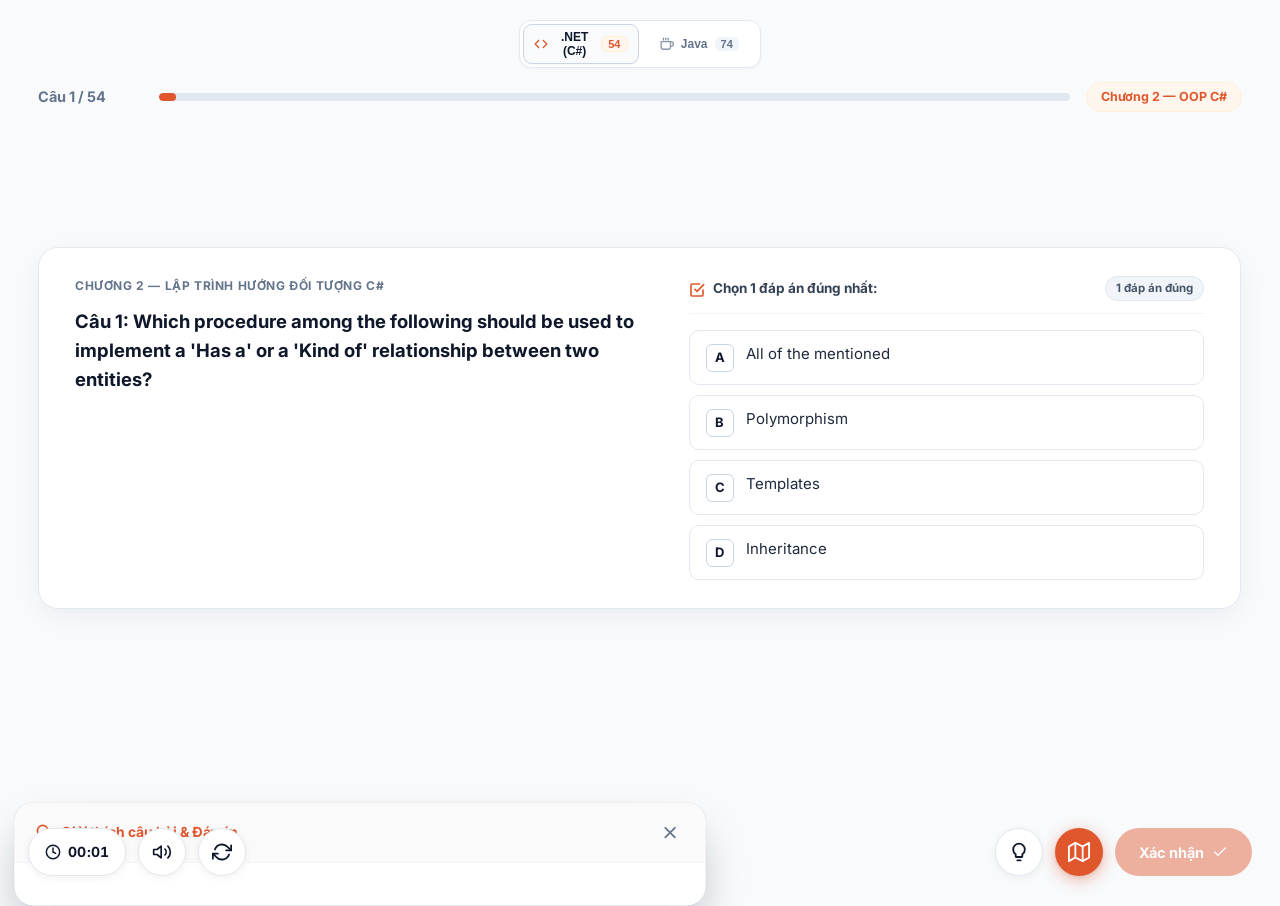
==== index.html @ 8bd3a258 "fix: normalize .NET question titles from Câu X/60 to Câu X, add cache-control meta tags" ====
<!DOCTYPE html>
<html lang="vi">
<head>
  <meta charset="UTF-8">
  <meta name="viewport" content="width=device-width, initial-scale=1.0, viewport-fit=cover">
  <meta http-equiv="Cache-Control" content="no-cache, no-store, must-revalidate">
  <meta http-equiv="Pragma" content="no-cache">
  <meta http-equiv="Expires" content="0">
  <title>ViT - Luyện thi Trắc nghiệm .NET & Java</title>
  <link rel="icon" type="image/png" href="assets/logo.png">
  <link rel="shortcut icon" type="image/png" href="assets/logo.png">
  <link rel="apple-touch-icon" href="assets/logo.png">
  <link rel="preconnect" href="https://fonts.googleapis.com">
  <link rel="preconnect" href="https://fonts.gstatic.com" crossorigin>
  <link href="https://fonts.googleapis.com/css2?family=Instrument+Sans:wght@500;600;700&family=Inter:wght@400;500;600;700&family=JetBrains+Mono:wght@400;500;600&display=swap" rel="stylesheet">

  <style>
    /* ==========================================================================
       Global Reset & Theme Variables
       ========================================================================== */
    *, *::before, *::after {
      box-sizing: border-box;
      margin: 0;
      padding: 0;
      -webkit-tap-highlight-color: transparent;
    }

    body {
      font-family: 'Inter', -apple-system, BlinkMacSystemFont, "Segoe UI", Roboto, sans-serif;
      background-color: #F8FAFC;
      color: #0F172A;
      line-height: 1.6;
      min-height: 100vh;
      min-height: 100dvh;
      display: flex;
      flex-direction: column;
    }

    /* Fixed Top Progress Header: Centered at top, matching full view width */
    .top-progress-container {
      width: 100%;
      display: flex;
      justify-content: center;
      padding: 20px 32px 0;
      flex-shrink: 0;
      z-index: 10;
    }

    /* Progress Tracker: Constant fixed width matching full view card */
    .progress-track-wrapper {
      display: flex;
      align-items: center;
      gap: 16px;
      width: min(1520px, 94vw);
      max-width: 100%;
    }

    .progress-label {
      font-size: 14.5px;
      font-weight: 700;
      color: #64748B;
      min-width: 105px;
      white-space: nowrap;
    }

    .progress-bar-bg {
      flex: 1;
      height: 8px;
      background: #E2E8F0;
      border-radius: 9999px;
      overflow: hidden;
    }

    .progress-bar-fill {
      height: 100%;
      background: #E0562D;
      width: 0.9%;
      border-radius: 9999px;
      transition: width 0.3s cubic-bezier(0.4, 0, 0.2, 1);
    }

    .progress-type-tag {
      font-size: 12.5px;
      font-weight: 700;
      background: #FFF7ED;
      color: #E0562D;
      border: 1px solid #FFEDD5;
      padding: 4px 14px;
      border-radius: 9999px;
      white-space: nowrap;
    }

    /* Container: Full view across web, consistent width across all questions */
    .test-container {
      width: min(1520px, 94vw);
      max-width: 100%;
      margin: auto;
      padding: 16px 0 65px;
      box-sizing: border-box;
    }

    @keyframes cardTransitionIn {
      0% {
        opacity: 0;
        transform: translateY(12px) scale(0.99);
      }
      100% {
        opacity: 1;
        transform: translateY(0) scale(1);
      }
    }

    /* Question Card: Large full-view presentation, zoom scaled */
    .question-card {
      background: #FFFFFF;
      border: 1px solid #E2E8F0;
      border-radius: 20px;
      padding: 28px 36px;
      box-shadow: 0 8px 30px -4px rgba(15, 23, 42, 0.07);
      margin-bottom: 0;
    }

    .question-card.animating-in {
      animation: cardTransitionIn 0.28s cubic-bezier(0.22, 1, 0.36, 1) forwards;
    }

    /* 2-Column Horizontal Grid: Generous proportions */
    .question-grid-layout {
      display: grid;
      grid-template-columns: minmax(0, 1.12fr) minmax(0, 1fr);
      gap: 36px;
      align-items: start;
    }

    .question-left-col {
      display: flex;
      flex-direction: column;
      min-width: 0;
    }

    .question-right-col {
      display: flex;
      flex-direction: column;
      min-width: 0;
    }

    .question-subject-badge {
      display: inline-block;
      font-size: 12px;
      font-weight: 700;
      text-transform: uppercase;
      letter-spacing: 0.05em;
      color: #64748B;
      background: transparent;
      border: none;
      padding: 0;
      margin-bottom: 12px;
      width: fit-content;
    }

    .question-title {
      font-size: 18.5px;
      font-weight: 700;
      color: #0F172A;
      line-height: 1.55;
      margin-bottom: 14px;
      white-space: pre-wrap;
    }

    /* Code Container */
    .code-box {
      background: #F8FAFC;
      border: 1px solid #E2E8F0;
      border-radius: 12px;
      padding: 16px 22px;
      margin: 10px 0 14px;
      overflow-x: hidden;
    }

    .code-box pre {
      margin: 0;
      font-family: 'JetBrains Mono', Consolas, Monaco, monospace;
      font-size: 14.5px;
      line-height: 1.6;
      color: #0F172A;
      white-space: pre-wrap;
      word-break: break-word;
      overflow-wrap: break-word;
    }

    /* Image Wrapper */
    .question-image-wrapper {
      margin: 10px 0 14px;
      border: 1px solid #E2E8F0;
      border-radius: 12px;
      overflow: hidden;
      background: #F8FAFC;
      display: flex;
      justify-content: center;
      align-items: center;
      padding: 12px;
      max-height: 320px;
    }

    .question-image {
      max-width: 100%;
      max-height: 300px;
      height: auto;
      width: auto;
      object-fit: contain;
      border-radius: 6px;
      box-shadow: 0 2px 8px rgba(0, 0, 0, 0.06);
    }

    /* Right Column: Prompt above ABCD */
    .options-header-prompt {
      font-size: 15.5px;
      font-weight: 700;
      color: #0F172A;
      margin-bottom: 14px;
      line-height: 1.45;
      display: flex;
      align-items: flex-start;
      gap: 8px;
    }

    .options-header-prompt svg {
      color: #E0562D;
      flex-shrink: 0;
      margin-top: 3px;
    }

    /* Options List */
    .options-list {
      display: flex;
      flex-direction: column;
      gap: 10px;
    }

    .option-row {
      position: relative;
      display: flex;
      align-items: flex-start;
      gap: 12px;
      padding: 12px 16px;
      min-height: 48px;
      background: #FFFFFF;
      border: 1.5px solid #E2E8F0;
      border-radius: 10px;
      cursor: pointer;
      user-select: none;
      transition: all 0.2s cubic-bezier(0.34, 1.56, 0.64, 1);
      font-size: 15px;
      color: #1E293B;
      line-height: 1.45;
    }

    .option-row:not(.verified-correct):not(.verified-wrong):not(.verified-neutral-wrong):hover {
      border-color: #CBD5E1;
      background: #F8FAFC;
      box-shadow: 0 4px 12px rgba(0, 0, 0, 0.05);
      transform: translateX(4px);
    }

    /* Checked State */
    .option-row.is-selected {
      background: #FFF7ED;
      border-color: #E0562D;
    }

    /* Option Badge (shows [A] or [✓] when selected) */
    .option-badge {
      width: 28px;
      height: 28px;
      border-radius: 6px;
      background: #FFFFFF;
      border: 1.5px solid #CBD5E1;
      color: #0F172A;
      font-weight: 700;
      font-size: 13px;
      display: flex;
      align-items: center;
      justify-content: center;
      flex-shrink: 0;
      margin-top: 1px;
      transition: all 0.15s ease;
      font-family: 'Inter', sans-serif;
    }

    .option-row:hover .option-badge {
      border-color: #94A3B8;
    }

    @keyframes badgePop {
      0% { transform: scale(0.8); }
      50% { transform: scale(1.18); }
      100% { transform: scale(1); }
    }

    .option-row.is-selected .option-badge {
      background: #E0562D;
      border-color: #E0562D;
      color: #FFFFFF;
      font-weight: 800;
      animation: badgePop 0.25s cubic-bezier(0.34, 1.56, 0.64, 1);
    }

    .option-text {
      flex: 1;
      padding-right: 70px;
      user-select: text;
      -webkit-user-select: text;
    }

    @keyframes verdictPopIn {
      0% {
        opacity: 0;
        transform: scale(0.5);
      }
      70% {
        transform: scale(1.12);
      }
      100% {
        opacity: 1;
        transform: scale(1);
      }
    }

    /* Verdict Badge in Top-Right Corner (Đúng / Sai) */
    .verdict-tag {
      position: absolute;
      top: 10px;
      right: 14px;
      font-size: 11.5px;
      font-weight: 700;
      padding: 3px 10px;
      border-radius: 9999px;
      text-transform: uppercase;
      letter-spacing: 0.03em;
      display: none;
    }

    @keyframes correctPulse {
      0% {
        box-shadow: 0 0 0 0 rgba(16, 185, 129, 0.45);
        transform: scale(1);
      }
      50% {
        box-shadow: 0 0 0 8px rgba(16, 185, 129, 0);
        transform: scale(1.015);
      }
      100% {
        box-shadow: 0 0 0 0 rgba(16, 185, 129, 0);
        transform: scale(1);
      }
    }

    @keyframes wrongShake {
      0%, 100% { transform: translateX(0); }
      20% { transform: translateX(-6px); }
      40% { transform: translateX(6px); }
      60% { transform: translateX(-4px); }
      80% { transform: translateX(4px); }
    }

    /* Highlighted States after Verification */
    .option-row.verified-correct {
      border: 2px solid #10B981 !important;
      background: #ECFDF5 !important;
      animation: correctPulse 0.45s ease-out;
    }

    .option-row.verified-correct .verdict-tag {
      display: inline-block;
      background: #10B981;
      color: #FFFFFF;
      animation: verdictPopIn 0.28s cubic-bezier(0.34, 1.56, 0.64, 1);
    }

    .option-row.verified-correct .option-badge {
      border-color: #10B981 !important;
      background: #10B981 !important;
      color: #FFFFFF !important;
    }

    .option-row.verified-wrong {
      border: 2px solid #EF4444 !important;
      background: #FEF2F2 !important;
      animation: wrongShake 0.38s ease-in-out;
    }

    .option-row.verified-wrong .verdict-tag {
      display: inline-block;
      background: #EF4444;
      color: #FFFFFF;
      animation: verdictPopIn 0.28s cubic-bezier(0.34, 1.56, 0.64, 1);
    }

    .option-row.verified-wrong .option-badge {
      border-color: #EF4444 !important;
      background: #EF4444 !important;
      color: #FFFFFF !important;
    }

    .option-row.verified-correct,
    .option-row.verified-wrong,
    .option-row.verified-neutral-wrong {
      cursor: default;
    }

    .option-row.verified-neutral-wrong {
      border-color: #E2E8F0;
      opacity: 0.6;
    }

    .option-row.verified-neutral-wrong .verdict-tag {
      display: none;
    }

    .option-row.verified-neutral-wrong .option-badge {
      background: #F1F5F9;
      border-color: #CBD5E1;
      color: #94A3B8;
    }


    /* Floating Action Bar (Fixed Bottom-Right) */
    .test-actions-bar {
      position: fixed;
      bottom: 24px;
      right: 28px;
      z-index: 99;
      display: flex;
      align-items: center;
      gap: 12px;
    }

    .btn-next-question {
      background: #E0562D;
      color: #FFFFFF;
      font-family: 'Inter', sans-serif;
      font-size: 14.5px;
      font-weight: 700;
      height: 48px;
      padding: 0 24px;
      border-radius: 9999px;
      border: none;
      cursor: pointer;
      display: inline-flex;
      align-items: center;
      justify-content: center;
      gap: 8px;
      box-shadow: 0 4px 16px rgba(224, 86, 45, 0.4), 0 2px 4px rgba(0, 0, 0, 0.08);
      transition: all 0.2s ease;
      box-sizing: border-box;
    }

    .btn-next-question:hover:not(:disabled) {
      background: #FF5722;
      transform: translateY(-2px);
      box-shadow: 0 6px 20px rgba(224, 86, 45, 0.5);
    }

    .btn-next-question:disabled {
      opacity: 0.45;
      cursor: not-allowed;
      transform: none;
      box-shadow: none;
      pointer-events: none;
    }

    /* Previous Question Button */
    .btn-prev-question {
      width: 48px;
      height: 48px;
      border-radius: 50%;
      background: #FFFFFF;
      border: 1.5px solid #E2E8F0;
      color: #0F172A;
      cursor: pointer;
      display: inline-flex;
      align-items: center;
      justify-content: center;
      box-shadow: 0 2px 8px rgba(15, 23, 42, 0.06);
      transition: all 0.2s ease;
      box-sizing: border-box;
    }

    .btn-prev-question:hover:not(:disabled) {
      background: #F1F5F9;
      color: #0F172A;
      border-color: #CBD5E1;
      transform: translateY(-2px);
      box-shadow: 0 4px 12px rgba(15, 23, 42, 0.1);
    }

    .btn-prev-question:disabled {
      opacity: 0.35;
      cursor: not-allowed;
      transform: none;
      box-shadow: none;
      pointer-events: none;
    }

    /* Proof Image Button (Right next to Map button) */
    .btn-proof-image {
      width: 48px;
      height: 48px;
      border-radius: 50%;
      background: #FFFFFF;
      border: 1.5px solid #E2E8F0;
      color: #0F172A;
      cursor: pointer;
      display: inline-flex;
      align-items: center;
      justify-content: center;
      box-shadow: 0 2px 8px rgba(15, 23, 42, 0.06);
      transition: all 0.2s ease;
      box-sizing: border-box;
      flex-shrink: 0;
    }

    .btn-proof-image:hover {
      background: #F1F5F9;
      color: #0F172A;
      border-color: #CBD5E1;
      transform: translateY(-2px);
      box-shadow: 0 4px 12px rgba(15, 23, 42, 0.1);
    }

    /* Sound Action Wrapper & Vertical Volume Popover */
    .sound-action-wrapper {
      position: relative;
      display: inline-flex;
      align-items: center;
      justify-content: center;
    }

    .btn-sound-toggle {
      width: 48px;
      height: 48px;
      border-radius: 50%;
      background: #FFFFFF;
      color: #0F172A;
      border: 1.5px solid #E2E8F0;
      cursor: pointer;
      display: inline-flex;
      align-items: center;
      justify-content: center;
      box-shadow: 0 2px 8px rgba(15, 23, 42, 0.06);
      transition: all 0.2s ease;
      box-sizing: border-box;
      flex-shrink: 0;
    }

    .btn-sound-toggle:hover {
      background: #F1F5F9;
      color: #0F172A;
      border-color: #CBD5E1;
      transform: translateY(-2px);
      box-shadow: 0 4px 12px rgba(15, 23, 42, 0.1);
    }

    .btn-sound-toggle.is-muted {
      background: #FFFFFF;
      color: #94A3B8;
      border: 1.5px solid #E2E8F0;
      box-shadow: 0 2px 8px rgba(15, 23, 42, 0.04);
    }

    .btn-sound-toggle.is-muted:hover {
      background: #F1F5F9;
      color: #64748B;
      border-color: #CBD5E1;
      transform: translateY(-2px);
      box-shadow: 0 4px 12px rgba(15, 23, 42, 0.08);
    }

    /* Sound Volume Popover (Vertical YouTube Style Pill) */
    .sound-volume-popover {
      width: 44px;
      height: 132px;
      padding: 16px 0;
      border-radius: 9999px;
      background: #FFFFFF;
      border: 1px solid #E2E8F0;
      box-shadow: 0 12px 28px -4px rgba(15, 23, 42, 0.18), 0 4px 10px rgba(0, 0, 0, 0.05);
      position: absolute;
      bottom: calc(100% + 12px);
      left: 50%;
      transform: translateX(-50%) translateY(8px);
      opacity: 0;
      visibility: hidden;
      transition: opacity 0.2s cubic-bezier(0.22, 1, 0.36, 1), transform 0.2s cubic-bezier(0.22, 1, 0.36, 1), visibility 0.2s ease;
      display: flex;
      justify-content: center;
      align-items: center;
      z-index: 105;
      box-sizing: border-box;
      pointer-events: none;
    }

    /* Invisible hover bridge */
    .sound-volume-popover::after {
      content: '';
      position: absolute;
      bottom: -14px;
      left: 0;
      right: 0;
      height: 14px;
      pointer-events: auto;
    }

    .sound-action-wrapper:hover .sound-volume-popover,
    .sound-action-wrapper.is-dragging .sound-volume-popover {
      opacity: 1;
      visibility: visible;
      transform: translateX(-50%) translateY(0);
      pointer-events: auto;
    }

    .volume-slider-track {
      width: 6px;
      height: 100%;
      background: #E2E8F0;
      border-radius: 9999px;
      position: relative;
      cursor: pointer;
      touch-action: none;
      user-select: none;
    }

    .volume-slider-fill {
      position: absolute;
      bottom: 0;
      left: 0;
      width: 100%;
      background: #E0562D;
      border-radius: 9999px;
      pointer-events: none;
      transition: height 0.04s ease-out;
    }

    .volume-slider-thumb {
      position: absolute;
      left: 50%;
      width: 14px;
      height: 14px;
      background: #E0562D;
      border: 2px solid #FFFFFF;
      border-radius: 50%;
      transform: translate(-50%, 50%);
      box-shadow: 0 2px 6px rgba(224, 86, 45, 0.45);
      pointer-events: none;
      transition: transform 0.1s ease, bottom 0.04s ease-out;
    }

    .sound-action-wrapper:hover .volume-slider-thumb,
    .sound-action-wrapper.is-dragging .volume-slider-thumb {
      transform: translate(-50%, 50%) scale(1.2);
    }

    /* Universal Button Tactile Press */
    .btn-next-question:active,
    .btn-map-toggle:active,
    .map-cell:active,
    .btn-reset-map:active,
    .btn-prev-question:active,
    .btn-proof-image:active,
    .btn-sound-toggle:active,
    .btn-timer-toggle:active,
    .btn-reset-toggle:active {
      transform: scale(0.93) !important;
    }

    /* Map Action Button & Popover */
    .map-action-wrapper {
      position: relative;
      display: inline-flex;
    }

    .btn-map-toggle {
      width: 48px;
      height: 48px;
      border-radius: 50%;
      background: #E0562D;
      color: #FFFFFF;
      border: none;
      cursor: pointer;
      display: inline-flex;
      align-items: center;
      justify-content: center;
      box-shadow: 0 4px 16px rgba(224, 86, 45, 0.4), 0 2px 4px rgba(0, 0, 0, 0.08);
      transition: all 0.2s ease;
      box-sizing: border-box;
    }

    .btn-map-toggle:hover {
      background: #FF5722;
      transform: translateY(-2px);
      box-shadow: 0 6px 20px rgba(224, 86, 45, 0.5);
    }

    /* Secondary Actions Bar (Fixed Bottom-Left) */
    .test-secondary-actions-bar {
      position: fixed;
      bottom: 24px;
      left: 28px;
      z-index: 99;
      display: flex;
      align-items: center;
      gap: 12px;
    }

    .btn-reset-toggle,
    .btn-timer-toggle {
      width: 48px;
      height: 48px;
      border-radius: 50%;
      background: #FFFFFF;
      color: #0F172A;
      border: 1.5px solid #E2E8F0;
      cursor: pointer;
      display: inline-flex;
      align-items: center;
      justify-content: center;
      box-shadow: 0 2px 8px rgba(15, 23, 42, 0.06);
      transition: all 0.2s ease;
      box-sizing: border-box;
      font-family: 'Inter', sans-serif;
      font-size: 14px;
      font-weight: 700;
      user-select: none;
      flex-shrink: 0;
    }

    .btn-reset-toggle:hover,
    .btn-timer-toggle:hover {
      background: #F1F5F9;
      color: #0F172A;
      border-color: #CBD5E1;
      transform: translateY(-2px);
      box-shadow: 0 4px 12px rgba(15, 23, 42, 0.1);
    }

    .btn-timer-toggle.is-counting {
      width: auto;
      min-width: 48px;
      height: 48px;
      padding: 0 16px;
      border-radius: 9999px;
      gap: 7px;
      background: #FFFFFF;
      color: #0F172A;
      border: 1.5px solid #E2E8F0;
      box-shadow: 0 2px 8px rgba(15, 23, 42, 0.06);
    }

    .btn-timer-toggle.is-counting:hover {
      background: #F1F5F9;
      color: #0F172A;
      border-color: #CBD5E1;
      transform: translateY(-2px);
      box-shadow: 0 4px 12px rgba(15, 23, 42, 0.1);
    }

    .btn-timer-toggle .timer-digits {
      font-variant-numeric: tabular-nums;
      letter-spacing: 0.02em;
      line-height: 1;
    }

    .map-popover {
      position: absolute;
      bottom: calc(100% + 14px);
      right: 0;
      width: 400px;
      background: #FFFFFF;
      border: 1px solid #E2E8F0;
      border-radius: 16px;
      box-shadow: 0 16px 36px -4px rgba(15, 23, 42, 0.2), 0 4px 12px rgba(0, 0, 0, 0.06);
      padding: 16px;
      opacity: 0;
      visibility: hidden;
      transform: translateY(8px);
      transition: opacity 0.2s ease, transform 0.2s ease, visibility 0.2s ease;
      pointer-events: none;
      z-index: 100;
    }

    /* Hover bridge */
    .map-popover::after {
      content: '';
      position: absolute;
      bottom: -16px;
      left: 0;
      right: 0;
      height: 16px;
    }

    .map-action-wrapper:hover .map-popover,
    .map-action-wrapper:focus-within .map-popover,
    .map-popover:hover {
      opacity: 1;
      visibility: visible;
      transform: translateY(0);
      pointer-events: auto;
    }

    .map-popover-header {
      display: flex;
      align-items: center;
      justify-content: space-between;
      margin-bottom: 12px;
      padding-bottom: 8px;
      border-bottom: 1px solid #F1F5F9;
    }

    .map-popover-title {
      font-size: 15px;
      font-weight: 800;
      color: #0F172A;
      letter-spacing: -0.01em;
    }

    .map-popover-progress {
      font-size: 12px;
      font-weight: 700;
      color: #E0562D;
      background: #FFF7ED;
      padding: 2px 8px;
      border-radius: 9999px;
    }

    .btn-reset-map {
      background: none;
      border: 1px solid #E2E8F0;
      color: #64748B;
      font-size: 11px;
      font-weight: 600;
      padding: 2px 7px;
      border-radius: 6px;
      cursor: pointer;
      transition: all 0.15s ease;
      font-family: inherit;
    }

    .btn-reset-map:hover {
      background: #FEE2E2;
      color: #DC2626;
      border-color: #FCA5A5;
    }

    .map-scroll-area {
      max-height: 380px;
      overflow-y: auto;
      padding: 4px 6px 4px 4px;
      margin-bottom: 0;
    }

    /* Custom slim scrollbar for map grid */
    .map-scroll-area::-webkit-scrollbar {
      width: 4px;
    }
    .map-scroll-area::-webkit-scrollbar-track {
      background: #F1F5F9;
      border-radius: 4px;
    }
    .map-scroll-area::-webkit-scrollbar-thumb {
      background: #CBD5E1;
      border-radius: 4px;
    }

    /* Floating Mini-Screen Question Preview Card inside Map Popover */
    .map-question-preview {
      position: absolute;
      right: calc(100% + 14px);
      bottom: 0;
      width: 340px;
      max-height: 420px;
      overflow: hidden;
      background: #FFFFFF;
      border: 1px solid #E2E8F0;
      border-radius: 16px;
      padding: 16px 18px;
      box-shadow: 0 16px 36px -4px rgba(15, 23, 42, 0.22), 0 4px 12px rgba(0, 0, 0, 0.06);
      pointer-events: none;
      z-index: 110;
      box-sizing: border-box;
      opacity: 0;
      visibility: hidden;
      transform: translateX(10px) scale(0.96);
      transition: opacity 0.18s cubic-bezier(0.22, 1, 0.36, 1), transform 0.18s cubic-bezier(0.22, 1, 0.36, 1), visibility 0.18s ease;
    }

    .map-question-preview.is-visible {
      opacity: 1;
      visibility: visible;
      transform: translateX(0) scale(1);
    }

    .map-preview-header {
      display: flex;
      align-items: center;
      justify-content: space-between;
      gap: 8px;
      margin-bottom: 8px;
    }

    .map-preview-chapter {
      font-size: 10.5px;
      font-weight: 700;
      text-transform: uppercase;
      letter-spacing: 0.04em;
      color: #E0562D;
      background: #FFF7ED;
      border: 1px solid #FFEDD5;
      padding: 2px 8px;
      border-radius: 6px;
      white-space: nowrap;
      overflow: hidden;
      text-overflow: ellipsis;
      max-width: 200px;
    }

    .map-preview-status {
      font-size: 10.5px;
      font-weight: 700;
      padding: 2px 8px;
      border-radius: 9999px;
      flex-shrink: 0;
    }

    .map-preview-status.is-correct {
      background: #ECFDF5;
      color: #10B981;
      border: 1px solid #A7F3D0;
    }

    .map-preview-status.is-wrong {
      background: #FEF2F2;
      color: #EF4444;
      border: 1px solid #FECACA;
    }

    .map-preview-status.is-unanswered {
      background: #F1F5F9;
      color: #64748B;
      border: 1px solid #E2E8F0;
    }

    .map-preview-title {
      font-size: 13.5px;
      font-weight: 700;
      color: #0F172A;
      line-height: 1.5;
      margin-bottom: 8px;
      display: -webkit-box;
      -webkit-line-clamp: 5;
      -webkit-box-orient: vertical;
      overflow: hidden;
      white-space: pre-wrap;
      word-break: break-word;
    }

    .map-preview-media {
      margin-top: 6px;
    }

    .map-preview-code {
      font-family: 'JetBrains Mono', monospace;
      font-size: 11px;
      line-height: 1.45;
      background: #0F172A;
      color: #F8FAFC;
      padding: 10px 12px;
      border-radius: 10px;
      max-height: 150px;
      overflow: hidden;
      position: relative;
      white-space: pre;
      margin: 0;
    }

    .map-preview-code::after {
      content: '';
      position: absolute;
      bottom: 0;
      left: 0;
      right: 0;
      height: 24px;
      background: linear-gradient(to bottom, transparent, #0F172A);
      pointer-events: none;
    }

    .map-preview-thumb {
      max-height: 140px;
      width: 100%;
      object-fit: contain;
      border-radius: 8px;
      border: 1px solid #E2E8F0;
      background: #F8FAFC;
      padding: 6px;
      display: block;
      box-sizing: border-box;
    }

    .chapter-section-header {
      font-size: 11.5px;
      font-weight: 700;
      color: #475569;
      background: #F1F5F9;
      padding: 5px 10px;
      border-radius: 6px;
      margin: 10px 0 8px;
      display: flex;
      justify-content: space-between;
      align-items: center;
    }

    .chapter-section-header:first-child {
      margin-top: 0;
    }

    .map-grid {
      display: grid;
      grid-template-columns: repeat(9, 1fr);
      gap: 5px;
      margin-bottom: 8px;
    }

    .map-cell {
      aspect-ratio: 1 / 1;
      border-radius: 6px;
      font-size: 11.5px;
      font-weight: 700;
      display: flex;
      align-items: center;
      justify-content: center;
      cursor: pointer;
      border: 1.5px solid transparent;
      transition: all 0.15s ease;
      user-select: none;
      background: none;
      padding: 0;
      font-family: inherit;
    }

    .map-cell.status-unanswered {
      background: #F1F5F9;
      color: #475569;
      border-color: #E2E8F0;
    }

    .map-cell.status-unanswered:hover {
      background: #E2E8F0;
      color: #0F172A;
      border-color: #CBD5E1;
      transform: translateY(-1px);
    }

    .map-cell.status-correct {
      background: #10B981;
      color: #FFFFFF;
      border-color: #10B981;
    }

    .map-cell.status-correct:hover {
      background: #059669;
      transform: translateY(-1px);
    }

    .map-cell.status-wrong {
      background: #EF4444;
      color: #FFFFFF;
      border-color: #EF4444;
    }

    .map-cell.status-wrong:hover {
      background: #DC2626;
      transform: translateY(-1px);
    }

    .map-cell.is-current {
      position: relative;
      z-index: 2;
      border: 2px solid #E0562D !important;
      box-shadow: 0 0 0 2px rgba(224, 86, 45, 0.35);
    }

    /* Image Lightbox Modal Overlay */
    .image-lightbox-overlay {
      position: fixed;
      top: 0;
      left: 0;
      width: 100vw;
      height: 100vh;
      height: 100dvh;
      min-height: 100vh;
      min-height: 100dvh;
      background: rgba(15, 23, 42, 0.75);
      backdrop-filter: blur(6px);
      -webkit-backdrop-filter: blur(6px);
      z-index: 9999;
      display: flex;
      align-items: center;
      justify-content: center;
      padding: 20px;
      box-sizing: border-box;
      opacity: 0;
      pointer-events: none;
      transition: opacity 0.2s cubic-bezier(0.16, 1, 0.3, 1);
    }

    .image-lightbox-overlay.active {
      opacity: 1;
      pointer-events: auto;
    }

    .image-lightbox-card {
      background: #FFFFFF;
      border-radius: 16px;
      box-shadow: 0 25px 50px -12px rgba(15, 23, 42, 0.4), 0 0 0 1px rgba(255, 255, 255, 0.2);
      display: flex;
      flex-direction: column;
      max-width: min(980px, 94vw);
      max-height: 90vh;
      overflow: hidden;
      transform: scale(0.96) translateY(8px);
      transition: transform 0.22s cubic-bezier(0.16, 1, 0.3, 1);
    }

    .image-lightbox-overlay.active .image-lightbox-card {
      transform: scale(1) translateY(0);
    }

    .image-lightbox-header {
      display: flex;
      align-items: center;
      justify-content: space-between;
      padding: 12px 18px;
      border-bottom: 1px solid #F1F5F9;
      background: #FAFAFA;
      flex-shrink: 0;
    }

    .image-lightbox-title-box {
      display: flex;
      align-items: center;
      gap: 8px;
      color: #E0562D;
      font-weight: 700;
      font-size: 14px;
    }

    .image-lightbox-close {
      background: transparent;
      border: none;
      cursor: pointer;
      color: #64748B;
      width: 32px;
      height: 32px;
      border-radius: 50%;
      display: flex;
      align-items: center;
      justify-content: center;
      transition: all 0.15s ease;
    }

    .image-lightbox-close:hover {
      background: #E2E8F0;
      color: #0F172A;
    }

    .image-lightbox-body {
      overflow-y: auto;
      padding: 16px;
      display: flex;
      justify-content: center;
      align-items: center;
      background: #F8FAFC;
    }

    .image-lightbox-img {
      max-width: 100%;
      height: auto;
      max-height: calc(90vh - 80px);
      object-fit: contain;
      border-radius: 8px;
      box-shadow: 0 4px 16px rgba(0, 0, 0, 0.08);
      border: 1px solid #E2E8F0;
      cursor: default;
    }

    .question-image {
      cursor: zoom-in;
      transition: transform 0.2s ease;
    }
    .question-image:hover {
      transform: scale(1.015);
    }

    /* ==========================================================================
       Quote VFX Stage (Large Floating Arched Vector Typography)
       ========================================================================== */
    .quote-vfx-stage {
      position: fixed;
      left: 50%;
      bottom: 24px;
      transform: translate(-50%, 60px) scale(0.9);
      z-index: 95;
      pointer-events: none;
      width: min(860px, calc(100vw - 360px));
      opacity: 0;
      transition: transform 0.4s cubic-bezier(0.34, 1.56, 0.64, 1), opacity 0.35s ease;
      display: flex;
      flex-direction: column;
      align-items: center;
      justify-content: center;
      user-select: none;
    }

    .quote-vfx-stage.active {
      transform: translate(-50%, 0) scale(1);
      opacity: 1;
    }

    /* Continuous zoom in/out slightly & floating up/down */
    .quote-vfx-stage.active .quote-arc-svg {
      animation: quoteBobPulse 2.3s ease-in-out infinite;
    }

    /* Wrong answer initial troll shake */
    .quote-vfx-stage.shake .quote-arc-svg {
      animation: quoteTrollShake 0.45s ease-in-out, quoteBobPulse 2.3s ease-in-out 0.45s infinite;
    }

    /* Smooth exit fade & drop */
    .quote-vfx-stage.is-fading {
      opacity: 0 !important;
      transform: translate(-50%, 24px) scale(0.92) !important;
      transition: opacity 0.55s ease-out, transform 0.55s ease-out !important;
    }

    @keyframes quoteBobPulse {
      0% {
        transform: translateY(0) scale(0.96);
      }
      50% {
        transform: translateY(-16px) scale(1.05);
      }
      100% {
        transform: translateY(0) scale(0.96);
      }
    }

    @keyframes quoteTrollShake {
      0%, 100% { transform: translateY(0) rotate(0deg); }
      20% { transform: translateY(-4px) rotate(-2.5deg); }
      40% { transform: translateY(3px) rotate(2.5deg); }
      60% { transform: translateY(-2px) rotate(-1.5deg); }
      80% { transform: translateY(1px) rotate(1.2deg); }
    }

    .quote-arc-svg {
      width: 100%;
      height: auto;
      overflow: visible;
      filter: drop-shadow(0 8px 24px rgba(0, 0, 0, 0.18));
      transform-origin: center center;
    }

    .quote-arc-text {
      font-family: 'Inter', -apple-system, BlinkMacSystemFont, "Segoe UI", Roboto, sans-serif;
      font-weight: 900;
      letter-spacing: 0.04em;
      text-transform: uppercase;
      paint-order: stroke fill;
      stroke: #FFFFFF;
      stroke-width: 5px;
      stroke-linecap: round;
      stroke-linejoin: round;
    }

    /* Hover effects enabled ONLY for fine-pointer desktop devices (Prevents sticky hovers on touch) */
    @media (hover: hover) and (pointer: fine) {
      .option-row:not(.is-selected):not(.verified-correct):not(.verified-wrong):not(.verified-neutral-wrong):hover {
        border-color: #CBD5E1;
        background: #F8FAFC;
        box-shadow: 0 4px 12px rgba(0, 0, 0, 0.05);
        transform: translateX(4px);
      }
      .option-row:hover .option-badge {
        border-color: #94A3B8;
      }
      .btn-next-question:hover:not(:disabled) {
        background: #FF5722;
        transform: translateY(-2px);
        box-shadow: 0 8px 24px rgba(224, 86, 45, 0.45);
      }
      .btn-prev-question:hover:not(:disabled),
      .btn-proof-image:hover,
      .btn-sound-toggle:hover,
      .btn-reset-toggle:hover,
      .btn-timer-toggle:hover,
      .btn-timer-toggle.is-counting:hover {
        background: #F1F5F9;
        color: #0F172A;
        border-color: #CBD5E1;
        transform: translateY(-2px);
        box-shadow: 0 4px 12px rgba(15, 23, 42, 0.1);
      }
      .btn-sound-toggle.is-muted:hover {
        background: #F1F5F9;
        color: #64748B;
        border-color: #CBD5E1;
        transform: translateY(-2px);
        box-shadow: 0 4px 12px rgba(15, 23, 42, 0.08);
      }
      .btn-map-toggle:hover {
        background: #FF5722;
        transform: translateY(-2px);
        box-shadow: 0 6px 20px rgba(224, 86, 45, 0.5);
      }
      .btn-reset-map:hover {
        background: #FEE2E2;
        color: #DC2626;
        border-color: #FCA5A5;
      }
      .map-action-wrapper:hover .map-popover,
      .map-action-wrapper:focus-within .map-popover,
      .map-popover:hover {
        opacity: 1;
        visibility: visible;
        transform: translateY(0);
        pointer-events: auto;
      }
      .sound-action-wrapper:hover .sound-volume-popover,
      .sound-action-wrapper.is-dragging .sound-volume-popover,
      .sound-volume-popover:hover {
        opacity: 1;
        visibility: visible;
        transform: translateX(-50%) translateY(0);
        pointer-events: auto;
      }
      .sound-action-wrapper:hover .volume-slider-thumb,
      .sound-action-wrapper.is-dragging .volume-slider-thumb {
        transform: translate(-50%, 50%) scale(1.2);
      }
      .map-cell.status-unanswered:hover {
        background: #E2E8F0;
        color: #0F172A;
        transform: scale(1.08);
      }
      .map-cell.status-correct:hover {
        background: #059669;
        transform: scale(1.08);
      }
      .map-cell.status-wrong:hover {
        background: #DC2626;
        transform: scale(1.08);
      }
      .question-image:hover {
        transform: scale(1.015);
      }
    }

    /* Touch Popover Active States */
    .map-popover.is-open {
      opacity: 1 !important;
      visibility: visible !important;
      transform: translateY(0) !important;
      pointer-events: auto !important;
    }

    .sound-volume-popover.is-open {
      opacity: 1 !important;
      visibility: visible !important;
      transform: translateX(-50%) translateY(0) !important;
      pointer-events: auto !important;
    }

    /* Tablet & Responsive Media Queries */
    @media (max-width: 960px) {
      body {
        justify-content: flex-start;
      }
      .top-progress-container {
        padding: 16px 14px 0;
      }
      .progress-track-wrapper {
        width: 100%;
      }
      .question-grid-layout,
      .has-media-layout .question-grid-layout {
        grid-template-columns: 1fr;
        gap: 20px;
      }
      .test-container,
      .test-container.has-media-layout {
        margin: 0 auto;
        padding: 14px 14px 90px;
        max-width: 100%;
      }
      .quote-vfx-stage {
        bottom: 80px;
        width: min(860px, calc(100vw - 36px));
      }
    }

    /* Mobile (<= 768px): Unified Bottom Dock & Top Utility Bar */
    @media (max-width: 768px) {
      .top-progress-container {
        padding: 12px 14px 0;
      }

      /* Compact Secondary Tools Bar right below Progress Tracker */
      .test-secondary-actions-bar {
        position: static;
        width: 100%;
        max-width: min(1520px, 94vw);
        margin: 0 auto;
        display: flex;
        justify-content: flex-end;
        padding: 6px 14px 0;
        gap: 8px;
        z-index: 10;
      }

      .btn-reset-toggle,
      .btn-sound-toggle,
      .btn-timer-toggle {
        width: 36px;
        height: 36px;
        font-size: 12px;
      }

      .btn-timer-toggle.is-counting {
        height: 36px;
        min-width: 36px;
        padding: 0 10px;
        font-size: 12px;
        gap: 5px;
      }

      .btn-timer-toggle.is-counting svg,
      .btn-sound-toggle svg,
      .btn-reset-toggle svg {
        width: 15px;
        height: 15px;
      }

      /* Sound volume slider opens DOWNWARDS on mobile when bar is at top */
      .sound-volume-popover {
        top: calc(100% + 8px);
        bottom: auto;
        transform: translateX(-50%) translateY(-8px);
      }

      .sound-volume-popover::after {
        top: -12px;
        bottom: auto;
        height: 12px;
      }

      .sound-action-wrapper:hover .sound-volume-popover,
      .sound-action-wrapper.is-dragging .sound-volume-popover,
      .sound-volume-popover.is-open {
        transform: translateX(-50%) translateY(0) !important;
      }

      /* Hide floating preview card on touch/mobile screens */
      .map-question-preview {
        display: none !important;
      }

      /* Full-Width Frosted Glass Bottom Dock */
      .test-actions-bar {
        position: fixed;
        bottom: 0;
        left: 0;
        right: 0;
        width: 100%;
        padding: 10px 14px calc(10px + env(safe-area-inset-bottom, 0px));
        background: rgba(255, 255, 255, 0.92);
        backdrop-filter: blur(12px);
        -webkit-backdrop-filter: blur(12px);
        border-top: 1px solid #E2E8F0;
        box-shadow: 0 -4px 16px rgba(15, 23, 42, 0.05);
        display: flex;
        align-items: center;
        justify-content: space-between;
        gap: 10px;
        z-index: 99;
        box-sizing: border-box;
      }

      .btn-prev-question,
      .btn-proof-image,
      .btn-map-toggle {
        width: 44px;
        height: 44px;
        flex-shrink: 0;
      }

      .btn-next-question {
        flex: 1;
        height: 44px;
        padding: 0 16px;
        font-size: 14px;
        justify-content: center;
      }

      .test-container {
        padding-bottom: calc(96px + env(safe-area-inset-bottom, 0px)) !important;
      }

      .quote-vfx-stage {
        bottom: calc(76px + env(safe-area-inset-bottom, 0px));
        width: calc(100vw - 24px);
      }
    }

    /* Small Phone (<= 640px): 2-Row Header & Map Bottom Sheet */
    @media (max-width: 640px) {
      /* 2-Row Top Progress Tracker */
      .progress-track-wrapper {
        flex-wrap: wrap;
        gap: 8px 12px;
      }

      .progress-label {
        order: 1;
        font-size: 13.5px;
        min-width: auto;
      }

      .progress-type-tag {
        order: 2;
        margin-left: auto;
        font-size: 11.5px;
        padding: 3px 10px;
        max-width: 65%;
        overflow: hidden;
        text-overflow: ellipsis;
        white-space: nowrap;
      }

      .progress-bar-bg {
        order: 3;
        flex: 0 0 100%;
        height: 6px;
      }

      /* Touch-Friendly Map Bottom Sheet */
      .map-popover {
        position: fixed;
        left: 12px;
        right: 12px;
        bottom: calc(74px + env(safe-area-inset-bottom, 0px));
        width: auto;
        max-width: none;
        z-index: 100;
        padding: 12px;
      }

      .map-grid {
        grid-template-columns: repeat(9, 1fr);
        gap: 4px;
      }

      .map-cell {
        font-size: 10.5px;
        border-radius: 5px;
      }

      .map-scroll-area {
        max-height: 320px;
        padding: 3px 5px 3px 3px;
      }

      .question-card {
        padding: 18px 14px;
      }

      .option-text {
        padding-right: 48px;
        font-size: 13.5px;
      }
    }
  
    /* ==========================================================================
       Subject Switcher UI (Consistent Minimalist Theme - SVG Icons)
       ========================================================================== */
    .subject-switcher-container {
      display: inline-flex;
      align-items: center;
      background: #FFFFFF;
      padding: 3px;
      border-radius: 12px;
      border: 1.5px solid #E2E8F0;
      box-shadow: 0 1px 3px rgba(15, 23, 42, 0.04);
      gap: 3px;
      margin-bottom: 2px;
      z-index: 12;
    }
    .subject-pill-btn {
      display: inline-flex;
      align-items: center;
      gap: 7px;
      padding: 6px 14px;
      font-size: 13px;
      font-weight: 600;
      border-radius: 9px;
      border: 1.5px solid transparent;
      background: transparent;
      color: #64748B;
      cursor: pointer;
      transition: all 0.16s cubic-bezier(0.16, 1, 0.3, 1);
      user-select: none;
      -webkit-tap-highlight-color: transparent;
    }
    .subject-pill-btn svg {
      opacity: 0.75;
      transition: opacity 0.16s ease;
      flex-shrink: 0;
    }
    .subject-pill-btn:hover {
      color: #0F172A;
      background: #F8FAFC;
    }
    .subject-pill-btn.is-active {
      background: #F8FAFC;
      color: #0F172A;
      border-color: #CBD5E1;
      font-weight: 700;
      box-shadow: 0 1px 2px rgba(15, 23, 42, 0.04);
    }
    .subject-pill-btn.is-active svg {
      opacity: 1;
      stroke: #E0562D;
    }
    .subject-pill-btn .subject-count-badge {
      font-size: 11px;
      font-weight: 700;
      color: #64748B;
      background: #F1F5F9;
      padding: 1px 6px;
      border-radius: 6px;
      transition: all 0.16s ease;
    }
    .subject-pill-btn.is-active .subject-count-badge {
      background: #FFF7ED;
      color: #E0562D;
      border: 1px solid #FFEDD5;
    }
    .top-progress-container {
      flex-direction: column !important;
      align-items: center !important;
      gap: 12px !important;
    }
    @media (max-width: 640px) {
      .subject-switcher-container {
        width: 100%;
        max-width: 320px;
        justify-content: center;
      }
      .subject-pill-btn {
        flex: 1;
        justify-content: center;
        padding: 5px 10px;
        font-size: 12px;
      }
    }
      .subject-pill-btn {
        flex: 1;
        justify-content: center;
        padding: 5px 10px;
        font-size: 12px;
      }
    }

  
    /* ==========================================================================
       Explanation Modal (Clean Theory & Analysis Popup)
       ========================================================================== */
    .explanation-modal-overlay {
      position: fixed;
      top: 0;
      left: 0;
      width: 100vw;
      height: 100vh;
      height: 100dvh;
      min-height: 100vh;
      min-height: 100dvh;
      background: rgba(15, 23, 42, 0.65);
      backdrop-filter: blur(8px);
      -webkit-backdrop-filter: blur(8px);
      z-index: 9999;
      display: flex;
      align-items: center;
      justify-content: center;
      opacity: 0;
      pointer-events: none;
      transition: opacity 0.2s cubic-bezier(0.16, 1, 0.3, 1);
    }
    .explanation-modal-overlay.active {
      opacity: 1;
      pointer-events: auto;
    }
    .explanation-modal-card {
      background: #FFFFFF;
      border-radius: 20px;
      box-shadow: 0 25px 50px -12px rgba(15, 23, 42, 0.35), 0 0 0 1px rgba(0, 0, 0, 0.05);
      display: flex;
      flex-direction: column;
      width: min(720px, 94vw);
      max-height: min(85vh, 720px);
      overflow: hidden;
      transform: scale(0.96) translateY(8px);
      transition: transform 0.22s cubic-bezier(0.16, 1, 0.3, 1);
    }
    .explanation-modal-overlay.active .explanation-modal-card {
      transform: scale(1) translateY(0);
    }
    .explanation-modal-header {
      display: flex;
      align-items: center;
      justify-content: space-between;
      padding: 14px 20px;
      border-bottom: 1px solid #F1F5F9;
      background: #FAFAFA;
      flex-shrink: 0;
    }
    .explanation-modal-title-box {
      display: flex;
      align-items: center;
      gap: 10px;
      color: #E0562D;
      font-weight: 700;
      font-size: 14.5px;
    }
    .explanation-modal-close {
      background: transparent;
      border: none;
      cursor: pointer;
      color: #64748B;
      width: 34px;
      height: 34px;
      border-radius: 50%;
      display: flex;
      align-items: center;
      justify-content: center;
      transition: all 0.15s ease;
    }
    .explanation-modal-close:hover {
      background: #E2E8F0;
      color: #0F172A;
    }
    .explanation-modal-body {
      overflow-y: auto;
      padding: 22px;
      display: flex;
      flex-direction: column;
      gap: 16px;
      background: #FFFFFF;
      color: #0F172A;
      font-size: 14px;
      line-height: 1.65;
    }
    .explanation-chapter-tag {
      display: inline-block;
      font-size: 11px;
      font-weight: 700;
      text-transform: uppercase;
      letter-spacing: 0.04em;
      color: #E0562D;
      background: #FFF7ED;
      border: 1px solid #FFEDD5;
      padding: 2px 10px;
      border-radius: 6px;
      margin-bottom: 8px;
    }
    .explanation-question-title {
      font-size: 15px;
      font-weight: 700;
      color: #0F172A;
      line-height: 1.5;
      margin: 0;
    }
    .explanation-correct-box {
      background: #F0FDF4;
      border: 1.5px solid #BBF7D0;
      border-radius: 12px;
      padding: 14px 16px;
    }
    .explanation-correct-box-header {
      display: flex;
      align-items: center;
      gap: 8px;
      color: #16A34A;
      font-weight: 700;
      font-size: 13.5px;
      margin-bottom: 8px;
    }
    .explanation-correct-list {
      display: flex;
      flex-direction: column;
      gap: 6px;
    }
    .explanation-correct-item {
      display: flex;
      align-items: baseline;
      gap: 8px;
      font-size: 14px;
      font-weight: 600;
      color: #166534;
    }
    .explanation-correct-badge {
      display: inline-flex;
      align-items: center;
      justify-content: center;
      width: 22px;
      height: 22px;
      border-radius: 6px;
      background: #16A34A;
      color: #FFFFFF;
      font-size: 12px;
      font-weight: 700;
      flex-shrink: 0;
    }
    .explanation-content-box {
      background: #F8FAFC;
      border: 1px solid #E2E8F0;
      border-radius: 12px;
      padding: 16px 18px;
      color: #334155;
    }
    .explanation-content-title {
      display: flex;
      align-items: center;
      gap: 7px;
      font-size: 12px;
      font-weight: 700;
      text-transform: uppercase;
      letter-spacing: 0.05em;
      color: #64748B;
      margin-bottom: 8px;
    }
    .explanation-content-text {
      font-size: 14px;
      line-height: 1.7;
      color: #1E293B;
      white-space: pre-wrap;
    }
    .explanation-proof-accordion {
      border: 1px solid #E2E8F0;
      border-radius: 10px;
      overflow: hidden;
      background: #FAFAFA;
    }
    .explanation-proof-summary {
      display: flex;
      align-items: center;
      gap: 8px;
      padding: 10px 14px;
      font-size: 12.5px;
      font-weight: 600;
      color: #64748B;
      cursor: pointer;
      user-select: none;
      transition: background 0.15s ease;
    }
    .explanation-proof-summary:hover {
      background: #F1F5F9;
      color: #0F172A;
    }
    .explanation-proof-img-wrap {
      padding: 12px;
      background: #0F172A;
      display: flex;
      justify-content: center;
    }
    .explanation-proof-img {
      max-width: 100%;
      height: auto;
      max-height: 260px;
      object-fit: contain;
      border-radius: 6px;
    }

  
    /* Options Count Badge & Prompt Group */
    .options-header-prompt {
      display: flex;
      align-items: center;
      justify-content: space-between;
      gap: 10px;
      font-size: 13.5px;
      font-weight: 700;
      color: #64748B;
      padding-bottom: 12px;
      border-bottom: 1px solid #F1F5F9;
      margin-bottom: 16px;
    }
    .options-prompt-text-group {
      display: flex;
      align-items: center;
      gap: 8px;
      color: #334155;
    }
    .options-count-badge {
      display: inline-flex;
      align-items: center;
      gap: 5px;
      font-size: 11.5px;
      font-weight: 700;
      padding: 3px 10px;
      border-radius: 9999px;
      background: #F1F5F9;
      color: #475569;
      border: 1px solid #E2E8F0;
      white-space: nowrap;
      flex-shrink: 0;
    }
    .options-count-badge.is-multi {
      background: #FFF7ED;
      color: #E0562D;
      border-color: #FFEDD5;
      box-shadow: 0 1px 3px rgba(224, 86, 45, 0.1);
    }
    .explanation-tags-row {
      display: flex;
      align-items: center;
      gap: 8px;
      flex-wrap: wrap;
      margin-bottom: 8px;
    }
    .explanation-count-badge {
      display: inline-flex;
      align-items: center;
      font-size: 11px;
      font-weight: 700;
      padding: 2px 10px;
      border-radius: 6px;
      background: #F1F5F9;
      color: #475569;
      border: 1px solid #E2E8F0;
    }
    .explanation-count-badge.is-multi {
      background: #FFF7ED;
      color: #E0562D;
      border-color: #FFEDD5;
    }

  </style>
</head>
<body>

  <!-- Top Progress Bar (Fixed at top center, comfortable spacing, stable fixed width) -->
  <header class="top-progress-container">
    <!-- Subject Switcher (Consistent theme styling, SVG icons, zero emojis) -->
    <nav class="subject-switcher-container" role="tablist" aria-label="Chọn môn thi">
      <button type="button" class="subject-pill-btn is-active" id="btn-subject-net" data-subject="net" role="tab" aria-selected="true" title="Luyện thi .NET (C#)">
        <svg width="14" height="14" viewBox="0 0 24 24" fill="none" stroke="currentColor" stroke-width="2.2" stroke-linecap="round" stroke-linejoin="round" aria-hidden="true">
          <polyline points="16 18 22 12 16 6"></polyline>
          <polyline points="8 6 2 12 8 18"></polyline>
        </svg>
        <span>.NET (C#)</span>
        <span class="subject-count-badge">54</span>
      </button>
      <button type="button" class="subject-pill-btn" id="btn-subject-java" data-subject="java" role="tab" aria-selected="false" title="Luyện thi Java">
        <svg width="14" height="14" viewBox="0 0 24 24" fill="none" stroke="currentColor" stroke-width="2.2" stroke-linecap="round" stroke-linejoin="round" aria-hidden="true">
          <path d="M18 8h1a4 4 0 0 1 0 8h-1"></path>
          <path d="M2 8h16v9a4 4 0 0 1-4 4H6a4 4 0 0 1-4-4V8z"></path>
          <line x1="6" y1="2" x2="6" y2="5"></line>
          <line x1="10" y1="2" x2="10" y2="5"></line>
          <line x1="14" y1="2" x2="14" y2="5"></line>
        </svg>
        <span>Java</span>
        <span class="subject-count-badge">74</span>
      </button>
    </nav>

    <div class="progress-track-wrapper">
      <div class="progress-label" id="progress-text">Câu 1 / 74</div>
      <div class="progress-bar-bg">
        <div class="progress-bar-fill" id="progress-fill"></div>
      </div>
      <div class="progress-type-tag" id="progress-tag">Chương 1 — Kiến thức cơ bản</div>
    </div>
  </header>

  <!-- Secondary Actions Bar (Desktop: Fixed Bottom-Left; Mobile: Compact utility bar below top progress header) -->
  <div class="test-secondary-actions-bar" aria-label="Bộ đếm thời gian, âm lượng và làm lại">
    <!-- Timer Button -->
    <button type="button" class="btn-timer-toggle is-counting" id="btn-timer-toggle" aria-label="Bộ đếm thời gian" title="Đang tính giờ làm bài (Click để đặt về 0 và dừng lại)">
      <svg width="16" height="16" viewBox="0 0 24 24" fill="none" stroke="currentColor" stroke-width="2.2" stroke-linecap="round" stroke-linejoin="round">
        <circle cx="12" cy="12" r="10"></circle>
        <polyline points="12 6 12 12 16 14"></polyline>
      </svg>
      <span class="timer-digits">00:00</span>
    </button>

    <!-- Sound Action Wrapper (Volume Popover + Toggle Button) -->
    <div class="sound-action-wrapper" id="sound-action-wrapper">
      <div class="sound-volume-popover" id="sound-volume-popover" aria-label="Chỉnh âm lượng">
        <div class="volume-slider-track" id="volume-slider-track">
          <div class="volume-slider-fill" id="volume-slider-fill"></div>
          <div class="volume-slider-thumb" id="volume-slider-thumb"></div>
        </div>
      </div>
      <button type="button" class="btn-sound-toggle" id="btn-sound-toggle" aria-label="Bật/Tắt âm thanh" title="Âm thanh (Bật/Tắt)">
        <svg width="20" height="20" viewBox="0 0 24 24" fill="none" stroke="currentColor" stroke-width="2" stroke-linecap="round" stroke-linejoin="round" id="sound-toggle-icon">
          <polygon points="11 5 6 9 2 9 2 15 6 15 11 19 11 5"></polygon>
          <path d="M19.07 4.93a10 10 0 0 1 0 14.14M15.54 8.46a5 5 0 0 1 0 7.07"></path>
        </svg>
      </button>
    </div>

    <!-- Reset Exam Button -->
    <button type="button" class="btn-reset-toggle" id="btn-reset-all" aria-label="Làm lại từ đầu" title="Xoá lịch sử & làm lại từ đầu">
      <svg width="20" height="20" viewBox="0 0 24 24" fill="none" stroke="currentColor" stroke-width="2.2" stroke-linecap="round" stroke-linejoin="round">
        <polyline points="23 4 23 10 17 10"></polyline>
        <polyline points="1 20 1 14 7 14"></polyline>
        <path d="M3.51 9a9 9 0 0 1 14.85-3.36L23 10M1 14l4.64 4.36A9 9 0 0 0 20.49 15"></path>
      </svg>
    </button>
  </div>

  <!-- MAIN TEST AREA -->
  <main class="test-container">
    <!-- Active Question Card Content -->
    <div class="question-card" id="question-card">
      <!-- Injected by JS -->
    </div>

    <!-- Actions Bar -->
    <div class="test-actions-bar">
      <!-- Previous Question Button -->
      <button type="button" class="btn-prev-question" id="btn-prev-question" title="Câu trước (Phím ←)" aria-label="Câu trước">
        <svg width="18" height="18" viewBox="0 0 24 24" fill="none" stroke="currentColor" stroke-width="2.5" stroke-linecap="round" stroke-linejoin="round">
          <line x1="19" y1="12" x2="5" y2="12"></line>
          <polyline points="12 19 5 12 12 5"></polyline>
        </svg>
      </button>

      <!-- Proof Image Button (Sát bên trái nút Map) -->
      <button type="button" class="btn-proof-image" id="btn-proof-image" title="Xem giải thích chi tiết & đáp án (Phím P)" aria-label="Xem giải thích chi tiết">
        <svg width="20" height="20" viewBox="0 0 24 24" fill="none" stroke="currentColor" stroke-width="2.2" stroke-linecap="round" stroke-linejoin="round">
          <path d="M9 18h6"></path>
          <path d="M10 22h4"></path>
          <path d="M12 2a7 7 0 0 0-7 7c0 2.38 1.19 4.47 3 5.74V17a1 1 0 0 0 1 1h6a1 1 0 0 0 1-1v-2.26c1.81-1.27 3-3.36 3-5.74a7 7 0 0 0-7-7z"></path>
        </svg>
      </button>

      <!-- Question Map Popover Wrapper (Ở giữa nút quay lui/ảnh và nút xác nhận) -->
      <div class="map-action-wrapper" id="map-action-wrapper">
        <div class="map-popover" id="map-popover" role="tooltip" aria-hidden="true">
          <!-- Floating Mini-Screen Question Preview Card -->
          <div class="map-question-preview" id="map-question-preview" aria-hidden="true">
            <div class="map-preview-header">
              <span class="map-preview-chapter" id="map-preview-chapter"></span>
              <span class="map-preview-status" id="map-preview-status"></span>
            </div>
            <div class="map-preview-title" id="map-preview-title"></div>
            <div class="map-preview-media" id="map-preview-media"></div>
          </div>

          <div class="map-popover-header">
            <div style="display: flex; align-items: center; gap: 8px;">
              <span class="map-popover-title">Map</span>
              <button type="button" class="btn-reset-map" id="btn-reset-exam" title="Xoá lịch sử & làm lại từ đầu">Làm lại</button>
            </div>
            <span class="map-popover-progress" id="map-progress-count">0/74</span>
          </div>
          <div class="map-scroll-area" id="map-scroll-area">
            <!-- Injected by JS -->
          </div>
        </div>

        <button type="button" class="btn-map-toggle" id="btn-map-toggle" aria-label="Bản đồ câu hỏi" title="Bản đồ câu hỏi (Phím M)">
          <svg width="22" height="22" viewBox="0 0 24 24" fill="none" stroke="currentColor" stroke-width="2" stroke-linecap="round" stroke-linejoin="round">
            <polygon points="1 6 1 22 8 18 16 22 23 18 23 2 16 6 8 2 1 6"></polygon>
            <line x1="8" y1="2" x2="8" y2="18"></line>
            <line x1="16" y1="6" x2="16" y2="22"></line>
          </svg>
        </button>
      </div>

      <!-- Main Action (Xác nhận / Tiếp theo) -->
      <button type="button" class="btn-next-question" id="btn-main-action">
        <span id="btn-action-text">Xác nhận</span>
        <svg width="16" height="16" viewBox="0 0 24 24" fill="none" stroke="currentColor" stroke-width="2" stroke-linecap="round" stroke-linejoin="round" id="btn-action-icon">
          <polyline points="20 6 9 17 4 12"></polyline>
        </svg>
      </button>
    </div>
  </main>

  <!-- Quote VFX Stage (Bottom-Center Gap between actions) -->
  <div id="quote-vfx-stage" class="quote-vfx-stage" aria-live="polite">
    <!-- Injected dynamically by JS -->
  </div>

    <!-- Explanation & Theory Modal (Hint & Answers) -->
  <div id="explanation-modal" class="explanation-modal-overlay" role="dialog" aria-modal="true" aria-label="Giải thích chi tiết & Đáp án">
    <div class="explanation-modal-card">
      <div class="explanation-modal-header">
        <div class="explanation-modal-title-box">
          <svg width="19" height="19" viewBox="0 0 24 24" fill="none" stroke="currentColor" stroke-width="2.2" stroke-linecap="round" stroke-linejoin="round">
            <path d="M9 18h6"></path>
            <path d="M10 22h4"></path>
            <path d="M12 2a7 7 0 0 0-7 7c0 2.38 1.19 4.47 3 5.74V17a1 1 0 0 0 1 1h6a1 1 0 0 0 1-1v-2.26c1.81-1.27 3-3.36 3-5.74a7 7 0 0 0-7-7z"></path>
          </svg>
          <span id="explanation-modal-title">Giải thích câu hỏi & Đáp án</span>
        </div>
        <button type="button" class="explanation-modal-close" id="btn-close-explanation" title="Đóng (Escape / K / H / P)" aria-label="Đóng">
          <svg width="20" height="20" viewBox="0 0 24 24" fill="none" stroke="currentColor" stroke-width="2.2" stroke-linecap="round" stroke-linejoin="round">
            <line x1="18" y1="6" x2="6" y2="18"></line>
            <line x1="6" y1="6" x2="18" y2="18"></line>
          </svg>
        </button>
      </div>
      <div class="explanation-modal-body" id="explanation-modal-body">
        <!-- Content injected dynamically via JavaScript -->
      </div>
    </div>
  </div>

  <!-- Load Quotes Configuration (Works seamlessly over file://) -->
  <script src="quotes.js"></script>
  <script>
    /* ==========================================================================
       Java 74-Question Exam Suite - Scope: Mở đầu đến Chương 4 (Interface & Package)
       ========================================================================== */
    const JAVA_BENCHMARK_QUESTIONS = [
  {
    "id": 1,
    "originalId": 1,
    "chapter": "Mở đầu : Giới thiệu tổng quan",
    "chapterTag": "Mở đầu — Tổng quan",
    "title": "Câu 1: Chương trình dịch Java thực hiện theo các bước nào? (slide 29)",
    "prompt": "Chọn một phương án đúng nhất:",
    "code": null,
    "image": null,
    "isMultiple": false,
    "options": [
      {
        "label": "A",
        "text": "Java codes -> interpreter -> bytecode -> run"
      },
      {
        "label": "B",
        "text": "Java codes -> compile -> run"
      },
      {
        "label": "C",
        "text": "Java codes  -> compiler -> bytecode -> interpreter"
      },
      {
        "label": "D",
        "text": "Java codes -> run directly"
      }
    ],
    "correctAnswers": [
      "C"
    ]
  },
  {
    "id": 2,
    "originalId": 10,
    "chapter": "Mở đầu : Giới thiệu tổng quan",
    "chapterTag": "Mở đầu — Tổng quan",
    "title": "Câu 2: Đoạn chương trình trên sẽ in ra gì nếu chúng ta thực thi với thông số dòng lệnh như sau: \n\nC:\\> java B hello you",
    "prompt": "Chọn một phương án đúng nhất:",
    "code": null,
    "image": "images/q_10.png",
    "isMultiple": false,
    "options": [
      {
        "label": "A",
        "text": "A. B"
      },
      {
        "label": "B",
        "text": "B. hello"
      },
      {
        "label": "C",
        "text": "C. you"
      },
      {
        "label": "D",
        "text": "D. Exception raised : \"java.lang.ArrayIndexOutOfBoundsException : 2\""
      }
    ],
    "correctAnswers": [
      "D"
    ]
  },
  {
    "id": 3,
    "originalId": 39,
    "chapter": "Mở đầu : Giới thiệu tổng quan",
    "chapterTag": "Mở đầu — Tổng quan",
    "title": "Câu 3: Bạn nhập mã Java vào file nguồn. Bây giờ muốn lưu và biên dịch nó. Hãy chọn đáp án đúng",
    "prompt": "Chọn một hoặc nhiều phương án đúng:",
    "code": null,
    "image": null,
    "isMultiple": true,
    "options": [
      {
        "label": "A",
        "text": "Save it in a file called Yourclass.java and compile it with javac Yourclass.java"
      },
      {
        "label": "B",
        "text": "Save it in a file called Myclass.java and compile it with javac Myclass.java"
      },
      {
        "label": "C",
        "text": "Save it in a file called Myclass.jav and compile it with javac Myclass.java"
      },
      {
        "label": "D",
        "text": "None of the above"
      },
      {
        "label": "E",
        "text": "Save it in a file called Myclass.jav and compile it with javac Myclass"
      }
    ],
    "correctAnswers": [
      "A",
      "B"
    ]
  },
  {
    "id": 4,
    "originalId": 40,
    "chapter": "Mở đầu : Giới thiệu tổng quan",
    "chapterTag": "Mở đầu — Tổng quan",
    "title": "Câu 4: Hãy chọn đáp án đúng nếu muốn chạy file mã nguồn Simple",
    "prompt": "Chọn một phương án đúng nhất:",
    "code": null,
    "image": null,
    "isMultiple": false,
    "options": [
      {
        "label": "A",
        "text": "To Compile: javac Simple.java          To Run: java Simple"
      },
      {
        "label": "B",
        "text": "To Compile: javac Simple                  To Run: java Simple.java"
      },
      {
        "label": "C",
        "text": "To Compile: java Simple.java             To Run: javac Simple"
      },
      {
        "label": "D",
        "text": "To Compile: java  Simple                   To Run: javac Simple.java"
      }
    ],
    "correctAnswers": [
      "A"
    ]
  },
  {
    "id": 5,
    "originalId": 50,
    "chapter": "Chương 1 : Sơ lược lập trình hướng đối tượng",
    "chapterTag": "Chương 1 — Sơ lược OOP",
    "title": "Câu 5: When a subclass method have the same name, parameter list, and return type as a method in the parent class, this method is said to be what?",
    "prompt": "Chọn một phương án đúng nhất:",
    "code": null,
    "image": null,
    "isMultiple": false,
    "options": [
      {
        "label": "A",
        "text": "A. Extended"
      },
      {
        "label": "B",
        "text": "B. Overloaded"
      },
      {
        "label": "C",
        "text": "C. Overextended"
      },
      {
        "label": "D",
        "text": "D. Overridden"
      }
    ],
    "correctAnswers": [
      "D"
    ]
  },
  {
    "id": 6,
    "originalId": 51,
    "chapter": "Chương 1 : Sơ lược lập trình hướng đối tượng",
    "chapterTag": "Chương 1 — Sơ lược OOP",
    "title": "Câu 6: When two or more methods in the same class have the same name, they are said to be what?",
    "prompt": "Chọn một phương án đúng nhất:",
    "code": null,
    "image": null,
    "isMultiple": false,
    "options": [
      {
        "label": "A",
        "text": "A. an implementation detail"
      },
      {
        "label": "B",
        "text": "B. overriden"
      },
      {
        "label": "C",
        "text": "C. an interface"
      },
      {
        "label": "D",
        "text": "D. overloaded"
      }
    ],
    "correctAnswers": [
      "D"
    ]
  },
  {
    "id": 7,
    "originalId": 55,
    "chapter": "Chương 1 : Sơ lược lập trình hướng đối tượng",
    "chapterTag": "Chương 1 — Sơ lược OOP",
    "title": "Câu 7: Những phương thức nào sau đây khai báo hợp lệ?",
    "prompt": "Chọn một phương án đúng nhất:",
    "code": "public short M(){\nbyte m=120;\nreturn m;\n}\npublic int N(){\nlong n=500;\nreturn n;\n}\npublic Boolean P(){\nboolean p=true;\nreturn p;\n}\npublic long Q(){\nfloat q=300F;\nreturn q;\n}",
    "image": null,
    "isMultiple": false,
    "options": [
      {
        "label": "A",
        "text": "A. M()"
      },
      {
        "label": "B",
        "text": "B. N()"
      },
      {
        "label": "C",
        "text": "C. P()"
      },
      {
        "label": "D",
        "text": "D. Q()"
      }
    ],
    "correctAnswers": [
      "A"
    ]
  },
  {
    "id": 8,
    "originalId": 56,
    "chapter": "Chương 1 : Sơ lược lập trình hướng đối tượng",
    "chapterTag": "Chương 1 — Sơ lược OOP",
    "title": "Câu 8: Khi phương thức được gọi thì các lệnh trong phương thức được thực hiện cho đến khi nào?",
    "prompt": "Chọn một phương án đúng nhất:",
    "code": null,
    "image": null,
    "isMultiple": false,
    "options": [
      {
        "label": "A",
        "text": "A. Cho đến khi gặp lệnh \"return\" hoặc \"}\" ở cuối phương thức"
      },
      {
        "label": "B",
        "text": "B. Cho đến hết phương thức"
      },
      {
        "label": "C",
        "text": "C. Cho đến khi gặp lệnh \"exit\""
      },
      {
        "label": "D",
        "text": "D. Cho đến khi gặp lệnh \"break\""
      }
    ],
    "correctAnswers": [
      "A"
    ]
  },
  {
    "id": 9,
    "originalId": 75,
    "chapter": "Chương 1 : Sơ lược lập trình hướng đối tượng",
    "chapterTag": "Chương 1 — Sơ lược OOP",
    "title": "Câu 9: Chọn phương án chính xác:",
    "prompt": "Chọn một phương án đúng nhất:",
    "code": null,
    "image": "images/q_75.png",
    "isMultiple": false,
    "options": [
      {
        "label": "A",
        "text": "running"
      },
      {
        "label": "B",
        "text": "Compile Time Error (final cant be inherited)"
      }
    ],
    "correctAnswers": [
      "A"
    ]
  },
  {
    "id": 10,
    "originalId": 78,
    "chapter": "Chương 1 : Sơ lược lập trình hướng đối tượng",
    "chapterTag": "Chương 1 — Sơ lược OOP",
    "title": "Câu 10: Chọn phương án chính xác:",
    "prompt": "Chọn một phương án đúng nhất:",
    "code": null,
    "image": "images/q_78.png",
    "isMultiple": false,
    "options": [
      {
        "label": "A",
        "text": "animal is eating"
      },
      {
        "label": "B",
        "text": "dog is eating"
      },
      {
        "label": "C",
        "text": "Compile Time Error"
      }
    ],
    "correctAnswers": [
      "B"
    ]
  },
  {
    "id": 11,
    "originalId": 79,
    "chapter": "Chương 1 : Sơ lược lập trình hướng đối tượng",
    "chapterTag": "Chương 1 — Sơ lược OOP",
    "title": "Câu 11: Chọn phương án chính xác:",
    "prompt": "Chọn một phương án đúng nhất:",
    "code": null,
    "image": "images/q_79.png",
    "isMultiple": false,
    "options": [
      {
        "label": "A",
        "text": "ok downcasting performed"
      },
      {
        "label": "B",
        "text": "Compile Time Error"
      },
      {
        "label": "C",
        "text": "ClassCastException is thrown at runtime"
      }
    ],
    "correctAnswers": [
      "A"
    ]
  },
  {
    "id": 12,
    "originalId": 2,
    "chapter": "Chương 2 : Giới thiệu về Java",
    "chapterTag": "Chương 2 — Giới thiệu Java",
    "title": "Câu 12: Đâu là bộ từ khoá của java (slide 44)",
    "prompt": "Chọn một phương án đúng nhất:",
    "code": null,
    "image": null,
    "isMultiple": false,
    "options": [
      {
        "label": "A",
        "text": "static, short , sleep, join"
      },
      {
        "label": "B",
        "text": "abstract, boolean, transient, volatile"
      },
      {
        "label": "C",
        "text": "thrown, finally, document, new"
      },
      {
        "label": "D",
        "text": "string, integer,  char, catch"
      }
    ],
    "correctAnswers": [
      "B"
    ]
  },
  {
    "id": 13,
    "originalId": 8,
    "chapter": "Chương 2 : Giới thiệu về Java",
    "chapterTag": "Chương 2 — Giới thiệu Java",
    "title": "Câu 13: Tên biến nào sau đây hợp lệ ?",
    "prompt": "Chọn một phương án đúng nhất:",
    "code": null,
    "image": null,
    "isMultiple": false,
    "options": [
      {
        "label": "A",
        "text": "case"
      },
      {
        "label": "B",
        "text": "Tất cả đều sai"
      },
      {
        "label": "C",
        "text": "1MyNumber"
      },
      {
        "label": "D",
        "text": "Int"
      },
      {
        "label": "E",
        "text": "char"
      }
    ],
    "correctAnswers": [
      "D"
    ]
  },
  {
    "id": 14,
    "originalId": 29,
    "chapter": "Chương 2 : Giới thiệu về Java",
    "chapterTag": "Chương 2 — Giới thiệu Java",
    "title": "Câu 14: Phương thức main() nào được biên dịch?",
    "prompt": "Chọn một phương án đúng nhất:",
    "code": null,
    "image": null,
    "isMultiple": false,
    "options": [
      {
        "label": "A",
        "text": "A. static public void main(String args[]) {}"
      },
      {
        "label": "B",
        "text": "B. public static void main(String []a) {}"
      },
      {
        "label": "C",
        "text": "C. static public void main(String arg[]) {}"
      },
      {
        "label": "D",
        "text": "D. All correct"
      }
    ],
    "correctAnswers": [
      "D"
    ]
  },
  {
    "id": 15,
    "originalId": 30,
    "chapter": "Chương 2 : Giới thiệu về Java",
    "chapterTag": "Chương 2 — Giới thiệu Java",
    "title": "Câu 15: Khẳng định nào đúng với đoạn mã sau?",
    "prompt": "Chọn một phương án đúng nhất:",
    "code": "public class A{\npublic static void main(String s[]) {\nint i; \nSystem.out.print(\"i=\"+i); i=25;\n}\n}",
    "image": null,
    "isMultiple": false,
    "options": [
      {
        "label": "A",
        "text": "A. Chương trình sẽ biên dịch nhưng sẽ xuất hiện lỗi trong khi thực thi"
      },
      {
        "label": "B",
        "text": "B. Chương trình sẽ biên dịch và xuất giá trị 0 ra màn hình"
      },
      {
        "label": "C",
        "text": "C. Chương trình không biên dịch và xuất ra lỗi"
      },
      {
        "label": "D",
        "text": "D. Tất cả đều sai"
      }
    ],
    "correctAnswers": [
      "C"
    ]
  },
  {
    "id": 16,
    "originalId": 37,
    "chapter": "Chương 2 : Giới thiệu về Java",
    "chapterTag": "Chương 2 — Giới thiệu Java",
    "title": "Câu 16: Chọn đáp án sai ?",
    "prompt": "Chọn một hoặc nhiều phương án đúng:",
    "code": null,
    "image": null,
    "isMultiple": true,
    "options": [
      {
        "label": "A",
        "text": "static void main (String args[]){}"
      },
      {
        "label": "B",
        "text": "public static void main(String args[]) {}"
      },
      {
        "label": "C",
        "text": "public void main (String args[]){}"
      },
      {
        "label": "D",
        "text": "public static void main(String a[]) {}"
      }
    ],
    "correctAnswers": [
      "A",
      "C"
    ]
  },
  {
    "id": 17,
    "originalId": 38,
    "chapter": "Chương 2 : Giới thiệu về Java",
    "chapterTag": "Chương 2 — Giới thiệu Java",
    "title": "Câu 17: Chọn đáp án đúng ?",
    "prompt": "Chọn một hoặc nhiều phương án đúng:",
    "code": null,
    "image": null,
    "isMultiple": true,
    "options": [
      {
        "label": "A",
        "text": "public static void main (String args) {}"
      },
      {
        "label": "B",
        "text": "public static void main (String args[]) {}"
      },
      {
        "label": "C",
        "text": "public static void main (String[] args){}"
      },
      {
        "label": "D",
        "text": "public static void main (String[] b){}"
      }
    ],
    "correctAnswers": [
      "B",
      "C",
      "D"
    ]
  },
  {
    "id": 18,
    "originalId": 3,
    "chapter": "Chương 3 : Các thành phần cơ bản - Cấu trúc chương trình Java",
    "chapterTag": "Chương 3 — Thành phần cơ bản & Cấu trúc Java",
    "title": "Câu 18: Đâu là kiểu khai báo mảng có 3 phần tử đúng?",
    "prompt": "Chọn một phương án đúng nhất:",
    "code": null,
    "image": null,
    "isMultiple": false,
    "options": [
      {
        "label": "A",
        "text": "int size[] = new int(3);"
      },
      {
        "label": "B",
        "text": "int size[] = new int[3];"
      },
      {
        "label": "C",
        "text": "int[] size = new int(3);"
      },
      {
        "label": "D",
        "text": "int size[] = new int[3]{3, 4, 5};"
      }
    ],
    "correctAnswers": [
      "B"
    ]
  },
  {
    "id": 19,
    "originalId": 6,
    "chapter": "Chương 3 : Các thành phần cơ bản - Cấu trúc chương trình Java",
    "chapterTag": "Chương 3 — Thành phần cơ bản & Cấu trúc Java",
    "title": "Câu 19: Chọn phương án chính xác:",
    "prompt": "Chọn một phương án đúng nhất:",
    "code": null,
    "image": "images/q_6.png",
    "isMultiple": false,
    "options": [
      {
        "label": "A",
        "text": "5 100 200 10 300 15 400 20 25 500"
      },
      {
        "label": "B",
        "text": "5 10 15 20 25 100 200 300 400 500"
      },
      {
        "label": "C",
        "text": "100 200 300 400 500 5 10 15 20 25"
      },
      {
        "label": "D",
        "text": "100 5 200 10 300 15 400 20 500 25"
      }
    ],
    "correctAnswers": [
      "B"
    ]
  },
  {
    "id": 20,
    "originalId": 7,
    "chapter": "Chương 3 : Các thành phần cơ bản - Cấu trúc chương trình Java",
    "chapterTag": "Chương 3 — Thành phần cơ bản & Cấu trúc Java",
    "title": "Câu 20: Cho đoạn mã nguồn Java sau:",
    "prompt": "Chọn một phương án đúng nhất:",
    "code": "class A{   \n      int a=40;      \n\n      public static void main(String args[]){    System.out.println(a);   }  \n\n}",
    "image": null,
    "isMultiple": false,
    "options": [
      {
        "label": "A",
        "text": "40"
      },
      {
        "label": "B",
        "text": "0"
      },
      {
        "label": "C",
        "text": "Compile Error"
      }
    ],
    "correctAnswers": [
      "C"
    ]
  },
  {
    "id": 21,
    "originalId": 14,
    "chapter": "Chương 3 : Các thành phần cơ bản - Cấu trúc chương trình Java",
    "chapterTag": "Chương 3 — Thành phần cơ bản & Cấu trúc Java",
    "title": "Câu 21: Cho khai báo mảng 2 chiều như sau:\nint m[ ][ ]=new int[3][4];\nPhần nào sau đây dùng để xác định số cột của mảng hai chiều?",
    "prompt": "Chọn một phương án đúng nhất:",
    "code": null,
    "image": null,
    "isMultiple": false,
    "options": [
      {
        "label": "A",
        "text": "A. m.length();"
      },
      {
        "label": "B",
        "text": "B. m[0].length;"
      },
      {
        "label": "C",
        "text": "C. m.length(3);"
      },
      {
        "label": "D",
        "text": "D. m[].length;"
      }
    ],
    "correctAnswers": [
      "B"
    ]
  },
  {
    "id": 22,
    "originalId": 15,
    "chapter": "Chương 3 : Các thành phần cơ bản - Cấu trúc chương trình Java",
    "chapterTag": "Chương 3 — Thành phần cơ bản & Cấu trúc Java",
    "title": "Câu 22: Câu lệnh nào sau đây khai báo đúng một mảng 6 số nguyên?",
    "prompt": "Chọn một phương án đúng nhất:",
    "code": null,
    "image": null,
    "isMultiple": false,
    "options": [
      {
        "label": "A",
        "text": "A. int a[]={1,2,3,4,5,6}"
      },
      {
        "label": "B",
        "text": "B. int a[];"
      },
      {
        "label": "C",
        "text": "C. int a[] = new int[6];"
      },
      {
        "label": "D",
        "text": "D. int a[] = new int(6);"
      }
    ],
    "correctAnswers": [
      "C"
    ]
  },
  {
    "id": 23,
    "originalId": 16,
    "chapter": "Chương 3 : Các thành phần cơ bản - Cấu trúc chương trình Java",
    "chapterTag": "Chương 3 — Thành phần cơ bản & Cấu trúc Java",
    "title": "Câu 23: What will be the output of the following program?",
    "prompt": "Chọn một phương án đúng nhất:",
    "code": "class N{\n       public static void main(String s[])\n    {\n         int x= 11 & 9;\n         System.out.print(x);\n     }\n}",
    "image": null,
    "isMultiple": false,
    "options": [
      {
        "label": "A",
        "text": "A. 8"
      },
      {
        "label": "B",
        "text": "B. 9"
      },
      {
        "label": "C",
        "text": "C. 10"
      },
      {
        "label": "D",
        "text": "D. 11"
      }
    ],
    "correctAnswers": [
      "B"
    ]
  },
  {
    "id": 24,
    "originalId": 17,
    "chapter": "Chương 3 : Các thành phần cơ bản - Cấu trúc chương trình Java",
    "chapterTag": "Chương 3 — Thành phần cơ bản & Cấu trúc Java",
    "title": "Câu 24: What will be the output of the following program?",
    "prompt": "Chọn một phương án đúng nhất:",
    "code": null,
    "image": "images/q_17.png",
    "isMultiple": false,
    "options": [
      {
        "label": "A",
        "text": "A. true false true false"
      },
      {
        "label": "B",
        "text": "B. true true false true"
      },
      {
        "label": "C",
        "text": "C. false true false true"
      },
      {
        "label": "D",
        "text": "D. false false true true"
      }
    ],
    "correctAnswers": [
      "B"
    ]
  },
  {
    "id": 25,
    "originalId": 18,
    "chapter": "Chương 3 : Các thành phần cơ bản - Cấu trúc chương trình Java",
    "chapterTag": "Chương 3 — Thành phần cơ bản & Cấu trúc Java",
    "title": "Câu 25: What will be the output of the following program? (u,v=?)",
    "prompt": "Chọn một phương án đúng nhất:",
    "code": null,
    "image": "images/q_18.png",
    "isMultiple": false,
    "options": [
      {
        "label": "A",
        "text": "A. u=11,v=14"
      },
      {
        "label": "B",
        "text": "B. u=14,v=11"
      },
      {
        "label": "C",
        "text": "C. u=12,v=14"
      },
      {
        "label": "D",
        "text": "D. u=14,v=12"
      }
    ],
    "correctAnswers": [
      "A"
    ]
  },
  {
    "id": 26,
    "originalId": 19,
    "chapter": "Chương 3 : Các thành phần cơ bản - Cấu trúc chương trình Java",
    "chapterTag": "Chương 3 — Thành phần cơ bản & Cấu trúc Java",
    "title": "Câu 26: What will be the output of the following program?",
    "prompt": "Chọn một phương án đúng nhất:",
    "code": "int a=10;\ndo{\nSystem.out.print(a%2); a/=2;\n}while(a!=0);",
    "image": null,
    "isMultiple": false,
    "options": [
      {
        "label": "A",
        "text": "A. 0101"
      },
      {
        "label": "B",
        "text": "B. 1011"
      },
      {
        "label": "C",
        "text": "C. 1010"
      },
      {
        "label": "D",
        "text": "D. Another answer"
      }
    ],
    "correctAnswers": [
      "A"
    ]
  },
  {
    "id": 27,
    "originalId": 20,
    "chapter": "Chương 3 : Các thành phần cơ bản - Cấu trúc chương trình Java",
    "chapterTag": "Chương 3 — Thành phần cơ bản & Cấu trúc Java",
    "title": "Câu 27: Để chuyển một chuỗi chứa giá trị nguyên (String) sang một số nguyên (int) thì sẽ dùng phương thức nào sau đây?",
    "prompt": "Chọn một phương án đúng nhất:",
    "code": null,
    "image": null,
    "isMultiple": false,
    "options": [
      {
        "label": "A",
        "text": "A. tolnteger() thuộc lớp Integer"
      },
      {
        "label": "B",
        "text": "B. Parseln() thuộc lớp String"
      },
      {
        "label": "C",
        "text": "C. parselnt() thuộc lớp Integer"
      },
      {
        "label": "D",
        "text": "D. tolnteger() thuộc lớp string"
      }
    ],
    "correctAnswers": [
      "C"
    ]
  },
  {
    "id": 28,
    "originalId": 21,
    "chapter": "Chương 3 : Các thành phần cơ bản - Cấu trúc chương trình Java",
    "chapterTag": "Chương 3 — Thành phần cơ bản & Cấu trúc Java",
    "title": "Câu 28: Chọn câu lệnh đúng?",
    "prompt": "Chọn một phương án đúng nhất:",
    "code": null,
    "image": null,
    "isMultiple": false,
    "options": [
      {
        "label": "A",
        "text": "A. int i, j; for (j=100; i < j; j--) { i += 2;}"
      },
      {
        "label": "B",
        "text": "B. for (int i=10; i=0; i--) {}"
      },
      {
        "label": "C",
        "text": "C. int j=10; for ( int i=0, j+=90; i < j; i++) { j--; }"
      },
      {
        "label": "D",
        "text": "D. for (int i=0, j=100; i < j; i++, --j) { }"
      }
    ],
    "correctAnswers": [
      "D"
    ]
  },
  {
    "id": 29,
    "originalId": 22,
    "chapter": "Chương 3 : Các thành phần cơ bản - Cấu trúc chương trình Java",
    "chapterTag": "Chương 3 — Thành phần cơ bản & Cấu trúc Java",
    "title": "Câu 29: Biểu thức nào sau đây không gây ra lỗi?",
    "prompt": "Chọn một phương án đúng nhất:",
    "code": null,
    "image": null,
    "isMultiple": false,
    "options": [
      {
        "label": "A",
        "text": "A. boolean a = (boolean) 1;"
      },
      {
        "label": "B",
        "text": "B. boolean b = (false && true);"
      },
      {
        "label": "C",
        "text": "C. float y =22.3;"
      },
      {
        "label": "D",
        "text": "D. Tất cả đều đúng"
      }
    ],
    "correctAnswers": [
      "B"
    ]
  },
  {
    "id": 30,
    "originalId": 23,
    "chapter": "Chương 3 : Các thành phần cơ bản - Cấu trúc chương trình Java",
    "chapterTag": "Chương 3 — Thành phần cơ bản & Cấu trúc Java",
    "title": "Câu 30: Cho đoạn mã sau:",
    "prompt": "Chọn một phương án đúng nhất:",
    "code": "int x=11;\ndo{ x += 20;\n} while(x<10);\nVòng lặp sẽ lặp bao nhiêu lần?",
    "image": null,
    "isMultiple": false,
    "options": [
      {
        "label": "A",
        "text": "A. 1"
      },
      {
        "label": "B",
        "text": "B. 10"
      },
      {
        "label": "C",
        "text": "C. 11"
      },
      {
        "label": "D",
        "text": "D. 0"
      }
    ],
    "correctAnswers": [
      "A"
    ]
  },
  {
    "id": 31,
    "originalId": 24,
    "chapter": "Chương 3 : Các thành phần cơ bản - Cấu trúc chương trình Java",
    "chapterTag": "Chương 3 — Thành phần cơ bản & Cấu trúc Java",
    "title": "Câu 31: What will be the output (s) of the following code?\nint i = 42;\nString s =((i<40) ? \"life\" : (i>50) ? \"universal\" : \"everything\");",
    "prompt": "Chọn một phương án đúng nhất:",
    "code": null,
    "image": null,
    "isMultiple": false,
    "options": [
      {
        "label": "A",
        "text": "A. everything"
      },
      {
        "label": "B",
        "text": "B. universal"
      },
      {
        "label": "C",
        "text": "D. life"
      },
      {
        "label": "D",
        "text": "C. null"
      }
    ],
    "correctAnswers": [
      "A"
    ]
  },
  {
    "id": 32,
    "originalId": 25,
    "chapter": "Chương 3 : Các thành phần cơ bản - Cấu trúc chương trình Java",
    "chapterTag": "Chương 3 — Thành phần cơ bản & Cấu trúc Java",
    "title": "Câu 32: Chọn phương án chính xác:",
    "prompt": "Chọn một phương án đúng nhất:",
    "code": null,
    "image": "images/q_25.png",
    "isMultiple": false,
    "options": [
      {
        "label": "A",
        "text": "Kết quả khác"
      },
      {
        "label": "B",
        "text": "1 1 4"
      },
      {
        "label": "C",
        "text": "1 1 5"
      },
      {
        "label": "D",
        "text": "1 3 5"
      }
    ],
    "correctAnswers": [
      "C"
    ]
  },
  {
    "id": 33,
    "originalId": 26,
    "chapter": "Chương 3 : Các thành phần cơ bản - Cấu trúc chương trình Java",
    "chapterTag": "Chương 3 — Thành phần cơ bản & Cấu trúc Java",
    "title": "Câu 33: Chọn phương án chính xác:",
    "prompt": "Chọn một phương án đúng nhất:",
    "code": null,
    "image": "images/q_26.png",
    "isMultiple": false,
    "options": [
      {
        "label": "A",
        "text": "m = 6"
      },
      {
        "label": "B",
        "text": "m = 12"
      },
      {
        "label": "C",
        "text": "Kết quả khác"
      },
      {
        "label": "D",
        "text": "m = 3"
      }
    ],
    "correctAnswers": [
      "D"
    ]
  },
  {
    "id": 34,
    "originalId": 27,
    "chapter": "Chương 3 : Các thành phần cơ bản - Cấu trúc chương trình Java",
    "chapterTag": "Chương 3 — Thành phần cơ bản & Cấu trúc Java",
    "title": "Câu 34: Chọn phương án chính xác:",
    "prompt": "Chọn một phương án đúng nhất:",
    "code": null,
    "image": "images/q_27.png",
    "isMultiple": false,
    "options": [
      {
        "label": "A",
        "text": "a. 99 99 101"
      },
      {
        "label": "B",
        "text": "b. 99 100 101"
      },
      {
        "label": "C",
        "text": "c. 98 99 101"
      },
      {
        "label": "D",
        "text": "d. 99 100 102"
      },
      {
        "label": "E",
        "text": "e. 99 100 100"
      }
    ],
    "correctAnswers": [
      "D"
    ]
  },
  {
    "id": 35,
    "originalId": 28,
    "chapter": "Chương 3 : Các thành phần cơ bản - Cấu trúc chương trình Java",
    "chapterTag": "Chương 3 — Thành phần cơ bản & Cấu trúc Java",
    "title": "Câu 35: You want to find out the value of the last element of an array. You write the following code. What will happen when you compile and run it?",
    "prompt": "Chọn một phương án đúng nhất:",
    "code": "public class MyAr{\npublic static void main(String argv[]){\nint[] i = new int[5];\nSystem.out.println(i[5]);\n}\n}",
    "image": null,
    "isMultiple": false,
    "options": [
      {
        "label": "A",
        "text": "a. An error at compile time"
      },
      {
        "label": "B",
        "text": "b. An error at run time"
      },
      {
        "label": "C",
        "text": "c. The value 0 will be output"
      },
      {
        "label": "D",
        "text": "d. The string \"null\" will be output"
      }
    ],
    "correctAnswers": [
      "B"
    ]
  },
  {
    "id": 36,
    "originalId": 31,
    "chapter": "Chương 3 : Các thành phần cơ bản - Cấu trúc chương trình Java",
    "chapterTag": "Chương 3 — Thành phần cơ bản & Cấu trúc Java",
    "title": "Câu 36: What will be the output of the following program?",
    "prompt": "Chọn một phương án đúng nhất:",
    "code": null,
    "image": "images/q_31.png",
    "isMultiple": false,
    "options": [
      {
        "label": "A",
        "text": "A. 257"
      },
      {
        "label": "B",
        "text": "B. 100257"
      },
      {
        "label": "C",
        "text": "C. The code will not compile"
      },
      {
        "label": "D",
        "text": "D. Another value"
      }
    ],
    "correctAnswers": [
      "A"
    ]
  },
  {
    "id": 37,
    "originalId": 32,
    "chapter": "Chương 3 : Các thành phần cơ bản - Cấu trúc chương trình Java",
    "chapterTag": "Chương 3 — Thành phần cơ bản & Cấu trúc Java",
    "title": "Câu 37: What will be the output of the following program?",
    "prompt": "Chọn một phương án đúng nhất:",
    "code": null,
    "image": "images/q_32.png",
    "isMultiple": false,
    "options": [
      {
        "label": "A",
        "text": "A. 22"
      },
      {
        "label": "B",
        "text": "B. 21"
      },
      {
        "label": "C",
        "text": "C. 23"
      },
      {
        "label": "D",
        "text": "D. 33"
      }
    ],
    "correctAnswers": [
      "A"
    ]
  },
  {
    "id": 38,
    "originalId": 33,
    "chapter": "Chương 3 : Các thành phần cơ bản - Cấu trúc chương trình Java",
    "chapterTag": "Chương 3 — Thành phần cơ bản & Cấu trúc Java",
    "title": "Câu 38: What will be the output of the following program?",
    "prompt": "Chọn một phương án đúng nhất:",
    "code": null,
    "image": "images/q_33.png",
    "isMultiple": false,
    "options": [
      {
        "label": "A",
        "text": "A. a=3,a=3"
      },
      {
        "label": "B",
        "text": "B. a=3,a=6"
      },
      {
        "label": "C",
        "text": "C. a=3,a=7"
      },
      {
        "label": "D",
        "text": "D. Another value"
      }
    ],
    "correctAnswers": [
      "A"
    ]
  },
  {
    "id": 39,
    "originalId": 34,
    "chapter": "Chương 3 : Các thành phần cơ bản - Cấu trúc chương trình Java",
    "chapterTag": "Chương 3 — Thành phần cơ bản & Cấu trúc Java",
    "title": "Câu 39: Cho biết kết quả khi chạy đoạn chương trình sau:",
    "prompt": "Chọn một phương án đúng nhất:",
    "code": "int i = 1; \nfor( i = 0; i = -1; i = 1){\nSystem.out.print(i);\nif(i!=1) break;\n}",
    "image": null,
    "isMultiple": false,
    "options": [
      {
        "label": "A",
        "text": "0"
      },
      {
        "label": "B",
        "text": "Kết quả khác"
      },
      {
        "label": "C",
        "text": "Lỗi biên dịch"
      },
      {
        "label": "D",
        "text": "1"
      }
    ],
    "correctAnswers": [
      "C"
    ]
  },
  {
    "id": 40,
    "originalId": 35,
    "chapter": "Chương 3 : Các thành phần cơ bản - Cấu trúc chương trình Java",
    "chapterTag": "Chương 3 — Thành phần cơ bản & Cấu trúc Java",
    "title": "Câu 40: Chọn phương án chính xác:",
    "prompt": "Chọn một phương án đúng nhất:",
    "code": null,
    "image": "images/q_35.png",
    "isMultiple": false,
    "options": [
      {
        "label": "A",
        "text": "11"
      },
      {
        "label": "B",
        "text": "12"
      },
      {
        "label": "C",
        "text": "10"
      },
      {
        "label": "D",
        "text": "9"
      }
    ],
    "correctAnswers": [
      "A"
    ]
  },
  {
    "id": 41,
    "originalId": 36,
    "chapter": "Chương 3 : Các thành phần cơ bản - Cấu trúc chương trình Java",
    "chapterTag": "Chương 3 — Thành phần cơ bản & Cấu trúc Java",
    "title": "Câu 41: Lệnh System.out.println(\"CNTT\"); được thực hiện mấy lần",
    "prompt": "Chọn một phương án đúng nhất:",
    "code": null,
    "image": "images/q_36.png",
    "isMultiple": false,
    "options": [
      {
        "label": "A",
        "text": "11"
      },
      {
        "label": "B",
        "text": "0"
      },
      {
        "label": "C",
        "text": "10"
      },
      {
        "label": "D",
        "text": "5"
      }
    ],
    "correctAnswers": [
      "B"
    ]
  },
  {
    "id": 42,
    "originalId": 41,
    "chapter": "Chương 3 : Các thành phần cơ bản - Cấu trúc chương trình Java",
    "chapterTag": "Chương 3 — Thành phần cơ bản & Cấu trúc Java",
    "title": "Câu 42: Câu lệnh nào sau đây hợp lệ?",
    "prompt": "Chọn một phương án đúng nhất:",
    "code": null,
    "image": null,
    "isMultiple": false,
    "options": [
      {
        "label": "A",
        "text": "Math.round(8.88)"
      },
      {
        "label": "B",
        "text": "Math.max(s)"
      },
      {
        "label": "C",
        "text": "Math.mod(4, 10)"
      },
      {
        "label": "D",
        "text": "Tất cả đều đúng"
      }
    ],
    "correctAnswers": [
      "A"
    ]
  },
  {
    "id": 43,
    "originalId": 46,
    "chapter": "Chương 3 : Các thành phần cơ bản - Cấu trúc chương trình Java",
    "chapterTag": "Chương 3 — Thành phần cơ bản & Cấu trúc Java",
    "title": "Câu 43: Chọn phương án chính xác:",
    "prompt": "Chọn một phương án đúng nhất:",
    "code": null,
    "image": "images/q_46.png",
    "isMultiple": false,
    "options": [
      {
        "label": "A",
        "text": "1 1 1"
      },
      {
        "label": "B",
        "text": "3 3 3"
      },
      {
        "label": "C",
        "text": "0 0 0"
      },
      {
        "label": "D",
        "text": "1 2 3"
      }
    ],
    "correctAnswers": [
      "A"
    ]
  },
  {
    "id": 44,
    "originalId": 47,
    "chapter": "Chương 3 : Các thành phần cơ bản - Cấu trúc chương trình Java",
    "chapterTag": "Chương 3 — Thành phần cơ bản & Cấu trúc Java",
    "title": "Câu 44: Chọn phương án chính xác:",
    "prompt": "Chọn một phương án đúng nhất:",
    "code": null,
    "image": "images/q_47.png",
    "isMultiple": false,
    "options": [
      {
        "label": "A",
        "text": "1 1 1"
      },
      {
        "label": "B",
        "text": "3 3 3"
      },
      {
        "label": "C",
        "text": "1 2 3"
      },
      {
        "label": "D",
        "text": "Another answer"
      }
    ],
    "correctAnswers": [
      "C"
    ]
  },
  {
    "id": 45,
    "originalId": 48,
    "chapter": "Chương 3 : Các thành phần cơ bản - Cấu trúc chương trình Java",
    "chapterTag": "Chương 3 — Thành phần cơ bản & Cấu trúc Java",
    "title": "Câu 45: What will be the output of the following program?",
    "prompt": "Chọn một phương án đúng nhất:",
    "code": "class M{ static int user=1;\npublic static void main(String s[]){\nSystem.out.print(++user);\nSystem.out.print(user++);\n}\n}",
    "image": null,
    "isMultiple": false,
    "options": [
      {
        "label": "A",
        "text": "A.2 2"
      },
      {
        "label": "B",
        "text": "B.2 3"
      },
      {
        "label": "C",
        "text": "C.2 1"
      },
      {
        "label": "D",
        "text": "D.1 1"
      }
    ],
    "correctAnswers": [
      "A"
    ]
  },
  {
    "id": 46,
    "originalId": 49,
    "chapter": "Chương 3 : Các thành phần cơ bản - Cấu trúc chương trình Java",
    "chapterTag": "Chương 3 — Thành phần cơ bản & Cấu trúc Java",
    "title": "Câu 46: Phát biểu nào sau đây sai về từ khoá static?",
    "prompt": "Chọn một phương án đúng nhất:",
    "code": null,
    "image": null,
    "isMultiple": false,
    "options": [
      {
        "label": "A",
        "text": "A.Một phương thức static có thể sử dụng tất cả các biến trong lớp"
      },
      {
        "label": "B",
        "text": "B.Một phương thức static có thể được gọi mà không cần khởi tạo đối tượng."
      },
      {
        "label": "C",
        "text": "C.Từ khoá static không dùng trong khai báo lớp"
      },
      {
        "label": "D",
        "text": "D.Một thuộc tính static được dùng chung bởi tất cả các đối tượng thuộc lớp đó."
      }
    ],
    "correctAnswers": [
      "A"
    ]
  },
  {
    "id": 47,
    "originalId": 57,
    "chapter": "Chương 3 : Các thành phần cơ bản - Cấu trúc chương trình Java",
    "chapterTag": "Chương 3 — Thành phần cơ bản & Cấu trúc Java",
    "title": "Câu 47: What will be the output of the following program?",
    "prompt": "Chọn một phương án đúng nhất:",
    "code": "public class TestPro{\npublic int x=4;\npublic static void main(String s[]){\nnew TestPro().Show();\n}\npublic void Show() { \nint x=2; x=x+5;\nthis.x=this.x - 2;\nx = x - this.x;\nSystem.out.print(x + \" \");\nSystem.out.print(this.x)\n}\n}",
    "image": null,
    "isMultiple": false,
    "options": [
      {
        "label": "A",
        "text": "A. 2 5"
      },
      {
        "label": "B",
        "text": "B. 5 2"
      },
      {
        "label": "C",
        "text": "C. 2 7"
      },
      {
        "label": "D",
        "text": "D. 7 2"
      }
    ],
    "correctAnswers": [
      "B"
    ]
  },
  {
    "id": 48,
    "originalId": 58,
    "chapter": "Chương 3 : Các thành phần cơ bản - Cấu trúc chương trình Java",
    "chapterTag": "Chương 3 — Thành phần cơ bản & Cấu trúc Java",
    "title": "Câu 48: Chọn phương án chính xác:",
    "prompt": "Chọn một phương án đúng nhất:",
    "code": null,
    "image": "images/q_58.png",
    "isMultiple": false,
    "options": [
      {
        "label": "A",
        "text": "Hello main"
      },
      {
        "label": "B",
        "text": "static block is invoked"
      },
      {
        "label": "C",
        "text": "static block is invoked        Hello main"
      },
      {
        "label": "D",
        "text": "Compile Error"
      }
    ],
    "correctAnswers": [
      "C"
    ]
  },
  {
    "id": 49,
    "originalId": 59,
    "chapter": "Chương 3 : Các thành phần cơ bản - Cấu trúc chương trình Java",
    "chapterTag": "Chương 3 — Thành phần cơ bản & Cấu trúc Java",
    "title": "Câu 49: Chọn phương án chính xác:",
    "prompt": "Chọn một phương án đúng nhất:",
    "code": null,
    "image": "images/q_59.png",
    "isMultiple": false,
    "options": [
      {
        "label": "A",
        "text": "static block is invoked"
      },
      {
        "label": "B",
        "text": "Runtime error"
      },
      {
        "label": "C",
        "text": "Compile error"
      }
    ],
    "correctAnswers": [
      "B"
    ]
  },
  {
    "id": 50,
    "originalId": 60,
    "chapter": "Chương 3 : Các thành phần cơ bản - Cấu trúc chương trình Java",
    "chapterTag": "Chương 3 — Thành phần cơ bản & Cấu trúc Java",
    "title": "Câu 50: Chọn phương án chính xác:",
    "prompt": "Chọn một phương án đúng nhất:",
    "code": null,
    "image": "images/q_60.png",
    "isMultiple": false,
    "options": [
      {
        "label": "A",
        "text": "111 ankit 5000.0      112 sumit 6000.0"
      },
      {
        "label": "B",
        "text": "111 ankit 5000         112 sumit 6000"
      },
      {
        "label": "C",
        "text": "0 null 0.0         0 null 0.0"
      },
      {
        "label": "D",
        "text": "Compile Error"
      }
    ],
    "correctAnswers": [
      "C"
    ]
  },
  {
    "id": 51,
    "originalId": 61,
    "chapter": "Chương 3 : Các thành phần cơ bản - Cấu trúc chương trình Java",
    "chapterTag": "Chương 3 — Thành phần cơ bản & Cấu trúc Java",
    "title": "Câu 51: Chọn phương án chính xác:",
    "prompt": "Chọn một phương án đúng nhất:",
    "code": null,
    "image": "images/q_61.png",
    "isMultiple": false,
    "options": [
      {
        "label": "A",
        "text": "hello a       10"
      },
      {
        "label": "B",
        "text": "hello a       0"
      },
      {
        "label": "C",
        "text": "0"
      },
      {
        "label": "D",
        "text": "Compile error"
      }
    ],
    "correctAnswers": [
      "A"
    ]
  },
  {
    "id": 52,
    "originalId": 62,
    "chapter": "Chương 3 : Các thành phần cơ bản - Cấu trúc chương trình Java",
    "chapterTag": "Chương 3 — Thành phần cơ bản & Cấu trúc Java",
    "title": "Câu 52: Chọn phương án chính xác:",
    "prompt": "Chọn một phương án đúng nhất:",
    "code": null,
    "image": "images/q_62.png",
    "isMultiple": false,
    "options": [
      {
        "label": "A",
        "text": "111 ankit java 0.0         112 sumit java 6000.0"
      },
      {
        "label": "B",
        "text": "111 ankit java 6000.0         112 sumit java 0.0"
      },
      {
        "label": "C",
        "text": "111 ankit java 6000.0         112 sumit java 6000.0"
      },
      {
        "label": "D",
        "text": "Compile Time Error"
      }
    ],
    "correctAnswers": [
      "D"
    ]
  },
  {
    "id": 53,
    "originalId": 63,
    "chapter": "Chương 3 : Các thành phần cơ bản - Cấu trúc chương trình Java",
    "chapterTag": "Chương 3 — Thành phần cơ bản & Cấu trúc Java",
    "title": "Câu 53: Chọn phương án chính xác:",
    "prompt": "Chọn một phương án đúng nhất:",
    "code": null,
    "image": "images/q_63.png",
    "isMultiple": false,
    "options": [
      {
        "label": "A",
        "text": "Print nothing"
      },
      {
        "label": "B",
        "text": "method is invoked"
      },
      {
        "label": "C",
        "text": "Compile error"
      },
      {
        "label": "D",
        "text": "Runtime error"
      }
    ],
    "correctAnswers": [
      "B"
    ]
  },
  {
    "id": 54,
    "originalId": 64,
    "chapter": "Chương 3 : Các thành phần cơ bản - Cấu trúc chương trình Java",
    "chapterTag": "Chương 3 — Thành phần cơ bản & Cấu trúc Java",
    "title": "Câu 54: Chọn phương án chính xác:",
    "prompt": "Chọn một phương án đúng nhất:",
    "code": null,
    "image": "images/q_64.png",
    "isMultiple": false,
    "options": [
      {
        "label": "A",
        "text": "eating barking meowing"
      },
      {
        "label": "B",
        "text": "eating barking"
      },
      {
        "label": "C",
        "text": "meowing eating barking"
      },
      {
        "label": "D",
        "text": "Compile Time Error"
      }
    ],
    "correctAnswers": [
      "D"
    ]
  },
  {
    "id": 55,
    "originalId": 65,
    "chapter": "Chương 3 : Các thành phần cơ bản - Cấu trúc chương trình Java",
    "chapterTag": "Chương 3 — Thành phần cơ bản & Cấu trúc Java",
    "title": "Câu 55: Chọn phương án chính xác:",
    "prompt": "Chọn một phương án đúng nhất:",
    "code": null,
    "image": "images/q_65.png",
    "isMultiple": false,
    "options": [
      {
        "label": "A",
        "text": "Hello Welcome"
      },
      {
        "label": "B",
        "text": "Hello"
      },
      {
        "label": "C",
        "text": "Welcome"
      },
      {
        "label": "D",
        "text": "Compile Time Error"
      }
    ],
    "correctAnswers": [
      "D"
    ]
  },
  {
    "id": 56,
    "originalId": 66,
    "chapter": "Chương 3 : Các thành phần cơ bản - Cấu trúc chương trình Java",
    "chapterTag": "Chương 3 — Thành phần cơ bản & Cấu trúc Java",
    "title": "Câu 56: Chọn phương án chính xác:",
    "prompt": "Chọn một phương án đúng nhất:",
    "code": null,
    "image": "images/q_66.png",
    "isMultiple": false,
    "options": [
      {
        "label": "A",
        "text": "22 33"
      },
      {
        "label": "B",
        "text": "33 22"
      },
      {
        "label": "C",
        "text": "0 0"
      },
      {
        "label": "D",
        "text": "Compile Time Error"
      }
    ],
    "correctAnswers": [
      "A"
    ]
  },
  {
    "id": 57,
    "originalId": 67,
    "chapter": "Chương 3 : Các thành phần cơ bản - Cấu trúc chương trình Java",
    "chapterTag": "Chương 3 — Thành phần cơ bản & Cấu trúc Java",
    "title": "Câu 57: Chọn phương án chính xác:",
    "prompt": "Chọn một phương án đúng nhất:",
    "code": null,
    "image": "images/q_67.png",
    "isMultiple": false,
    "options": [
      {
        "label": "A",
        "text": "22"
      },
      {
        "label": "B",
        "text": "22.0"
      },
      {
        "label": "C",
        "text": "Compile Time Error"
      }
    ],
    "correctAnswers": [
      "A"
    ]
  },
  {
    "id": 58,
    "originalId": 68,
    "chapter": "Chương 3 : Các thành phần cơ bản - Cấu trúc chương trình Java",
    "chapterTag": "Chương 3 — Thành phần cơ bản & Cấu trúc Java",
    "title": "Câu 58: Chọn phương án chính xác:",
    "prompt": "Chọn một phương án đúng nhất:",
    "code": null,
    "image": "images/q_68.png",
    "isMultiple": false,
    "options": [
      {
        "label": "A",
        "text": "main with String[]"
      },
      {
        "label": "B",
        "text": "main with String"
      },
      {
        "label": "C",
        "text": "main without args"
      },
      {
        "label": "D",
        "text": "Compile Time Error"
      }
    ],
    "correctAnswers": [
      "A"
    ]
  },
  {
    "id": 59,
    "originalId": 69,
    "chapter": "Chương 3 : Các thành phần cơ bản - Cấu trúc chương trình Java",
    "chapterTag": "Chương 3 — Thành phần cơ bản & Cấu trúc Java",
    "title": "Câu 59: Chọn phương án chính xác:",
    "prompt": "Chọn một phương án đúng nhất:",
    "code": null,
    "image": "images/q_69.png",
    "isMultiple": false,
    "options": [
      {
        "label": "A",
        "text": "40 60"
      },
      {
        "label": "B",
        "text": "Compile Time Error ( wrong type parameter)"
      },
      {
        "label": "C",
        "text": "Compile Time Error ( wrong return type)"
      },
      {
        "label": "D",
        "text": "Compile Time Error (no visibility mode)"
      }
    ],
    "correctAnswers": [
      "A"
    ]
  },
  {
    "id": 60,
    "originalId": 70,
    "chapter": "Chương 3 : Các thành phần cơ bản - Cấu trúc chương trình Java",
    "chapterTag": "Chương 3 — Thành phần cơ bản & Cấu trúc Java",
    "title": "Câu 60: Chọn phương án chính xác:",
    "prompt": "Chọn một phương án đúng nhất:",
    "code": null,
    "image": "images/q_70.png",
    "isMultiple": false,
    "options": [
      {
        "label": "A",
        "text": "int"
      },
      {
        "label": "B",
        "text": "long"
      },
      {
        "label": "C",
        "text": "Compile Time Error"
      }
    ],
    "correctAnswers": [
      "A"
    ]
  },
  {
    "id": 61,
    "originalId": 71,
    "chapter": "Chương 3 : Các thành phần cơ bản - Cấu trúc chương trình Java",
    "chapterTag": "Chương 3 — Thành phần cơ bản & Cấu trúc Java",
    "title": "Câu 61: Chọn phương án chính xác:",
    "prompt": "Chọn một phương án đúng nhất:",
    "code": null,
    "image": "images/q_71.png",
    "isMultiple": false,
    "options": [
      {
        "label": "A",
        "text": "a method invoked"
      },
      {
        "label": "B",
        "text": "b method invoked"
      },
      {
        "label": "C",
        "text": "Compile Time Error"
      }
    ],
    "correctAnswers": [
      "C"
    ]
  },
  {
    "id": 62,
    "originalId": 72,
    "chapter": "Chương 3 : Các thành phần cơ bản - Cấu trúc chương trình Java",
    "chapterTag": "Chương 3 — Thành phần cơ bản & Cấu trúc Java",
    "title": "Câu 62: Chọn phương án chính xác:",
    "prompt": "Chọn một phương án đúng nhất:",
    "code": null,
    "image": "images/q_72.png",
    "isMultiple": false,
    "options": [
      {
        "label": "A",
        "text": "1 ankit 45000"
      },
      {
        "label": "B",
        "text": "1 ankit 0"
      },
      {
        "label": "C",
        "text": "Compile Time Error"
      }
    ],
    "correctAnswers": [
      "C"
    ]
  },
  {
    "id": 63,
    "originalId": 73,
    "chapter": "Chương 3 : Các thành phần cơ bản - Cấu trúc chương trình Java",
    "chapterTag": "Chương 3 — Thành phần cơ bản & Cấu trúc Java",
    "title": "Câu 63: Chọn phương án chính xác:",
    "prompt": "Chọn một phương án đúng nhất:",
    "code": null,
    "image": "images/q_73.png",
    "isMultiple": false,
    "options": [
      {
        "label": "A",
        "text": "constructor    block    constructor    block"
      },
      {
        "label": "B",
        "text": "block     constructor      block     constructor"
      },
      {
        "label": "C",
        "text": "constructor    constructor   block     block"
      },
      {
        "label": "D",
        "text": "block     block    constructor    constructor"
      }
    ],
    "correctAnswers": [
      "B"
    ]
  },
  {
    "id": 64,
    "originalId": 74,
    "chapter": "Chương 3 : Các thành phần cơ bản - Cấu trúc chương trình Java",
    "chapterTag": "Chương 3 — Thành phần cơ bản & Cấu trúc Java",
    "title": "Câu 64: Chọn phương án chính xác:",
    "prompt": "Chọn một phương án đúng nhất:",
    "code": null,
    "image": "images/q_74.png",
    "isMultiple": false,
    "options": [
      {
        "label": "A",
        "text": "block      parent         child"
      },
      {
        "label": "B",
        "text": "parent       child         block"
      },
      {
        "label": "C",
        "text": "parent      block         child"
      }
    ],
    "correctAnswers": [
      "C"
    ]
  },
  {
    "id": 65,
    "originalId": 76,
    "chapter": "Chương 3 : Các thành phần cơ bản - Cấu trúc chương trình Java",
    "chapterTag": "Chương 3 — Thành phần cơ bản & Cấu trúc Java",
    "title": "Câu 65: Chọn phương án chính xác:",
    "prompt": "Chọn một phương án đúng nhất:",
    "code": null,
    "image": "images/q_76.png",
    "isMultiple": false,
    "options": [
      {
        "label": "A",
        "text": "70"
      },
      {
        "label": "B",
        "text": "Compile Time Error"
      }
    ],
    "correctAnswers": [
      "A"
    ]
  },
  {
    "id": 66,
    "originalId": 77,
    "chapter": "Chương 3 : Các thành phần cơ bản - Cấu trúc chương trình Java",
    "chapterTag": "Chương 3 — Thành phần cơ bản & Cấu trúc Java",
    "title": "Câu 66: Chọn phương án chính xác:",
    "prompt": "Chọn một phương án đúng nhất:",
    "code": null,
    "image": "images/q_77.png",
    "isMultiple": false,
    "options": [
      {
        "label": "A",
        "text": "150"
      },
      {
        "label": "B",
        "text": "90"
      },
      {
        "label": "C",
        "text": "Compile Time Error"
      }
    ],
    "correctAnswers": [
      "B"
    ]
  },
  {
    "id": 67,
    "originalId": 80,
    "chapter": "Chương 3 : Các thành phần cơ bản - Cấu trúc chương trình Java",
    "chapterTag": "Chương 3 — Thành phần cơ bản & Cấu trúc Java",
    "title": "Câu 67: Chọn phương án chính xác:",
    "prompt": "Chọn một phương án đúng nhất:",
    "code": null,
    "image": "images/q_80.png",
    "isMultiple": false,
    "options": [
      {
        "label": "A",
        "text": "true true true 0"
      },
      {
        "label": "B",
        "text": "true false true 0"
      },
      {
        "label": "C",
        "text": "false false true 0"
      },
      {
        "label": "D",
        "text": "true false false 0"
      }
    ],
    "correctAnswers": [
      "B"
    ]
  },
  {
    "id": 68,
    "originalId": 81,
    "chapter": "Chương 3 : Các thành phần cơ bản - Cấu trúc chương trình Java",
    "chapterTag": "Chương 3 — Thành phần cơ bản & Cấu trúc Java",
    "title": "Câu 68: Chọn phương án chính xác:",
    "prompt": "Chọn một phương án đúng nhất:",
    "code": null,
    "image": "images/q_81.png",
    "isMultiple": false,
    "options": [
      {
        "label": "A",
        "text": "true"
      },
      {
        "label": "B",
        "text": "false"
      }
    ],
    "correctAnswers": [
      "B"
    ]
  },
  {
    "id": 69,
    "originalId": 82,
    "chapter": "Chương 3 : Các thành phần cơ bản - Cấu trúc chương trình Java",
    "chapterTag": "Chương 3 — Thành phần cơ bản & Cấu trúc Java",
    "title": "Câu 69: Chọn phương án chính xác:",
    "prompt": "Chọn một phương án đúng nhất:",
    "code": null,
    "image": "images/q_82.png",
    "isMultiple": false,
    "options": [
      {
        "label": "A",
        "text": "true"
      },
      {
        "label": "B",
        "text": "False"
      }
    ],
    "correctAnswers": [
      "A"
    ]
  },
  {
    "id": 70,
    "originalId": 83,
    "chapter": "Chương 3 : Các thành phần cơ bản - Cấu trúc chương trình Java",
    "chapterTag": "Chương 3 — Thành phần cơ bản & Cấu trúc Java",
    "title": "Câu 70: Chọn phương án chính xác:",
    "prompt": "Chọn một phương án đúng nhất:",
    "code": null,
    "image": "images/q_83.png",
    "isMultiple": false,
    "options": [
      {
        "label": "A",
        "text": "a method invoked"
      },
      {
        "label": "B",
        "text": "b method invoked"
      },
      {
        "label": "C",
        "text": "Compile Time Error"
      }
    ],
    "correctAnswers": [
      "B"
    ]
  },
  {
    "id": 71,
    "originalId": 84,
    "chapter": "Chương 3 : Các thành phần cơ bản - Cấu trúc chương trình Java",
    "chapterTag": "Chương 3 — Thành phần cơ bản & Cấu trúc Java",
    "title": "Câu 71: Chọn phương án chính xác:",
    "prompt": "Chọn một phương án đúng nhất:",
    "code": null,
    "image": "images/q_84.png",
    "isMultiple": false,
    "options": [
      {
        "label": "A",
        "text": "a method invoked"
      },
      {
        "label": "B",
        "text": "b method invoked"
      },
      {
        "label": "C",
        "text": "Compile Time Error"
      }
    ],
    "correctAnswers": [
      "B"
    ]
  },
  {
    "id": 72,
    "originalId": 52,
    "chapter": "Chương 4 : Interface & Package",
    "chapterTag": "Chương 4 — Interface & Package",
    "title": "Câu 72: Given this interface definition:",
    "prompt": "Chọn một hoặc nhiều phương án đúng:",
    "code": "interface A{\nint pt1(int m);\nint pt2(int n);\n}\nLớp nào sau đây sau khi implements interface mà không phải là 1 lớp abstract?",
    "image": null,
    "isMultiple": true,
    "options": [
      {
        "label": "A",
        "text": "A. class B implement A{ int pt1(){} int pt2(){} }"
      },
      {
        "label": "B",
        "text": "B. class B implements A{ int pt2(int n){} int pt1(int m){} }"
      },
      {
        "label": "C",
        "text": "C. class B implements A{ int pt1(int m){} int pt2(int n){} }"
      },
      {
        "label": "D",
        "text": "D. class B extends A{ int pt1(int m){} int pt2(int n){}"
      }
    ],
    "correctAnswers": [
      "B",
      "C"
    ]
  },
  {
    "id": 73,
    "originalId": 53,
    "chapter": "Chương 4 : Interface & Package",
    "chapterTag": "Chương 4 — Interface & Package",
    "title": "Câu 73: Interface sẽ dùng visibility mode nào ?",
    "prompt": "Chọn một phương án đúng nhất:",
    "code": null,
    "image": null,
    "isMultiple": false,
    "options": [
      {
        "label": "A",
        "text": "A. public"
      },
      {
        "label": "B",
        "text": "B. protected"
      },
      {
        "label": "C",
        "text": "C. private"
      },
      {
        "label": "D",
        "text": "D. It does not matter"
      }
    ],
    "correctAnswers": [
      "A"
    ]
  },
  {
    "id": 74,
    "originalId": 54,
    "chapter": "Chương 4 : Interface & Package",
    "chapterTag": "Chương 4 — Interface & Package",
    "title": "Câu 74: Câu nào định nghĩa interface đúng cách?",
    "prompt": "Chọn một phương án đúng nhất:",
    "code": null,
    "image": null,
    "isMultiple": false,
    "options": [
      {
        "label": "A",
        "text": "A. public interface A{ int a(); }"
      },
      {
        "label": "B",
        "text": "B. interface C{ int a; }"
      },
      {
        "label": "C",
        "text": "C. private interface D{}"
      },
      {
        "label": "D",
        "text": "D. abstract interface E{}"
      }
    ],
    "correctAnswers": [
      "A"
    ]
  }
];

    const NET_BENCHMARK_QUESTIONS = [
  {
    "id": 1,
    "originalId": 1,
    "chapter": "Chương 2 — Lập trình Hướng đối tượng C#",
    "chapterTag": "Chương 2 — OOP C#",
    "title": "Câu 1: Which procedure among the following should be used to implement a 'Has a' or a 'Kind of' relationship between two entities?",
    "prompt": "Chọn một phương án đúng nhất:",
    "code": null,
    "image": null,
    "isMultiple": false,
    "options": [
      {
        "label": "A",
        "text": "All of the mentioned"
      },
      {
        "label": "B",
        "text": "Polymorphism"
      },
      {
        "label": "C",
        "text": "Templates"
      },
      {
        "label": "D",
        "text": "Inheritance"
      }
    ],
    "correctAnswers": [
      "D"
    ],
    "explanation": "Trong lập trình hướng đối tượng (OOP), quan hệ 'Is-a' hoặc 'Kind of' (một dạng của) giữa hai thực thể/lớp được hiện thực hóa thông qua cơ chế Kế thừa (Inheritance). Lớp dẫn xuất kế thừa từ lớp cơ sở.",
    "proofImage": "images/proofs_net/net_proof_01.png"
  },
  {
    "id": 2,
    "originalId": 2,
    "chapter": "Chương 3 — Xử lý Ngoại lệ & Collections",
    "chapterTag": "Chương 3 — Ngoại lệ",
    "title": "Câu 2: Which of the following is the object oriented way to handle run time errors?",
    "prompt": "Chọn một phương án đúng nhất:",
    "code": null,
    "image": null,
    "isMultiple": false,
    "options": [
      {
        "label": "A",
        "text": "Exceptions"
      },
      {
        "label": "B",
        "text": "HRESULT"
      },
      {
        "label": "C",
        "text": "OnError"
      },
      {
        "label": "D",
        "text": "Error codes"
      }
    ],
    "correctAnswers": [
      "A"
    ],
    "explanation": "Trong OOP, Xử lý Ngoại lệ (Exceptions - khối try/catch/finally) là cơ chế chuẩn hướng đối tượng để bắt và xử lý các lỗi runtime, thay thế cho cách dùng mã lỗi (Error codes) hay HRESULT của lập trình thủ tục.",
    "proofImage": "images/proofs_net/net_proof_02.png"
  },
  {
    "id": 3,
    "originalId": 3,
    "chapter": "Chương 1 — C# & .NET Framework Cơ bản",
    "chapterTag": "Chương 1 — C# Cơ bản",
    "title": "Câu 3: Which of the following keyword used to declare fields that value is not known at compile time but that should never change once established?",
    "prompt": "Chọn một phương án đúng nhất:",
    "code": null,
    "image": null,
    "isMultiple": false,
    "options": [
      {
        "label": "A",
        "text": "static"
      },
      {
        "label": "B",
        "text": "readonly"
      },
      {
        "label": "C",
        "text": "constant"
      },
      {
        "label": "D",
        "text": "sealed"
      }
    ],
    "correctAnswers": [
      "B"
    ],
    "explanation": "Từ khóa `readonly` dùng để khai báo trường mà giá trị của nó không nhất thiết phải biết ở compile time (có thể gán trong constructor lúc runtime), nhưng một khi đã được gán thì không bao giờ thay đổi được nữa. Ngược lại, `const` bắt buộc phải biết giá trị tại thời điểm biên dịch.",
    "proofImage": "images/proofs_net/net_proof_03.png"
  },
  {
    "id": 4,
    "originalId": 4,
    "chapter": "Chương 4 — Delegates & Events",
    "chapterTag": "Chương 4 — Events",
    "title": "Câu 4: You are developing a C# program that controls a production line. When an item enters the final step of the process, an event ProcessCompleted is generated. You need to pass value, Frequency, of double data type to all the subscribers of the event. How should you define the event related data in order to accomplish this requirement?",
    "prompt": "Chọn một phương án đúng nhất:",
    "code": null,
    "image": null,
    "isMultiple": false,
    "options": [
      {
        "label": "A",
        "text": "class EventData : EventHandler { public double Frequency { get; set; } }"
      },
      {
        "label": "B",
        "text": "class EventData { public double Frequency { get; set; } }"
      },
      {
        "label": "C",
        "text": "class EventData : EventArgs { public double Frequency { get; set; } }"
      },
      {
        "label": "D",
        "text": "class EventArgs : EventData { public double Frequency { get; set; } }"
      }
    ],
    "correctAnswers": [
      "C"
    ],
    "explanation": "Theo chuẩn thiết kế Event Pattern trong .NET, lớp dữ liệu sự kiện (event-related data) bắt buộc phải kế thừa từ lớp `System.EventArgs`. Do đó định nghĩa chuẩn là `class EventData : EventArgs { public double Frequency { get; set; } }`.",
    "proofImage": "images/proofs_net/net_proof_05.png"
  },
  {
    "id": 5,
    "originalId": 5,
    "chapter": "Chương 2 — Lập trình Hướng đối tượng C#",
    "chapterTag": "Chương 2 — OOP C#",
    "title": "Câu 5: Choose the correct alternative that utilizes the indexed property such that a group named class has indexed property which stores or retrieves value to/from an array of numbers?",
    "prompt": "Chọn một phương án đúng nhất:",
    "code": null,
    "image": null,
    "isMultiple": false,
    "options": [
      {
        "label": "A",
        "text": "group g = group(); g[3] = 34; Console.WriteLine(g[3]);"
      },
      {
        "label": "B",
        "text": "group[3] = 34; Console.WriteLine(group[3]);"
      },
      {
        "label": "C",
        "text": "group g = new group(); Console.WriteLine(g[3]);"
      },
      {
        "label": "D",
        "text": "Console.WriteLine(group[3]);"
      }
    ],
    "correctAnswers": [
      "C"
    ],
    "explanation": "Trong C#, Indexer (chỉ mục) là thành phần thể hiện (instance member), không thể là `static`. Do đó muốn truy xuất indexer `[3]` thì bắt buộc phải khởi tạo đối tượng trước qua `new group()`, sau đó truy cập thông qua biến thể hiện: `group g = new group(); Console.WriteLine(g[3]);`.",
    "proofImage": "images/proofs_net/net_proof_06.png"
  },
  {
    "id": 6,
    "originalId": 6,
    "chapter": "Chương 1 — C# & .NET Framework Cơ bản",
    "chapterTag": "Chương 1 — C# Cơ bản",
    "title": "Câu 6: What will be the output of the following C# code?",
    "prompt": "Chọn một phương án đúng nhất:",
    "code": "using System;\nnamespace Exam {\n    class Program {\n        static void Func(params int[] arr) {\n            int[] arr1 = { 1, 2, 3, 4, 5, 6, 7 };\n            for (int i = 0; i < arr.Length; i++)\n                if (arr[i] % 2 == 0) arr1[i] = arr[i];\n            for (int i = 0; i < arr.Length; i++)\n                Console.Write(arr1[i] + \" \");\n        }\n        static void Main(string[] args) {\n            int[] arr = { 2, 21, 34, 46, 85, 88, 90 };\n            Func(arr);\n            Console.Write(arr[\" \"]);\n        }\n    }\n}",
    "image": null,
    "isMultiple": false,
    "options": [
      {
        "label": "A",
        "text": "2 34 46 88 90"
      },
      {
        "label": "B",
        "text": "Runtime Error"
      },
      {
        "label": "C",
        "text": "Compile Error"
      },
      {
        "label": "D",
        "text": "2 4 34 46 6 88 90"
      }
    ],
    "correctAnswers": [
      "C"
    ],
    "explanation": "Trong hàm `Main`, dòng `Console.Write(arr[\" \"]);` cố gắng truyền một chuỗi string `\" \"` vào chỉ số mảng `int[] arr`. Mảng trong C# chỉ chấp nhận chỉ số kiểu số nguyên (`int`), không hỗ trợ chuỗi làm indexer, dẫn đến lỗi biên dịch (Compile Error: Cannot convert from 'string' to 'int').",
    "proofImage": "images/proofs_net/net_proof_07.png"
  },
  {
    "id": 7,
    "originalId": 7,
    "chapter": "Chương 3 — Xử lý Ngoại lệ & Collections",
    "chapterTag": "Chương 3 — Ngoại lệ",
    "title": "Câu 7: Which of these exceptions will occur if we try to access the index of an array beyond its length?",
    "prompt": "Chọn một phương án đúng nhất:",
    "code": null,
    "image": null,
    "isMultiple": false,
    "options": [
      {
        "label": "A",
        "text": "ArrayException"
      },
      {
        "label": "B",
        "text": "ArrayArgumentException"
      },
      {
        "label": "C",
        "text": "ArithmeticException"
      },
      {
        "label": "D",
        "text": "IndexOutOfRangeException"
      }
    ],
    "correctAnswers": [
      "D"
    ],
    "explanation": "Khi truy cập chỉ mục của mảng vượt quá kích thước hoặc nhỏ hơn 0, CLR của .NET sẽ ném ra ngoại lệ `System.IndexOutOfRangeException`.",
    "proofImage": "images/proofs_net/net_proof_09.png"
  },
  {
    "id": 8,
    "originalId": 8,
    "chapter": "Chương 1 — C# & .NET Framework Cơ bản",
    "chapterTag": "Chương 1 — C# Cơ bản",
    "title": "Câu 8: Which of the following is a reference type in C#?",
    "prompt": "Chọn một phương án đúng nhất:",
    "code": null,
    "image": null,
    "isMultiple": false,
    "options": [
      {
        "label": "A",
        "text": "Boolean"
      },
      {
        "label": "B",
        "text": "None of the above"
      },
      {
        "label": "C",
        "text": "String"
      },
      {
        "label": "D",
        "text": "Long"
      }
    ],
    "correctAnswers": [
      "C"
    ],
    "explanation": "Trong C#, `bool` (`Boolean`) và `long` (`Int64`) là kiểu dữ liệu giá trị (Value Type - struct), lưu trên Stack. Trong khi đó `string` (`System.String`) là kiểu dữ liệu tham chiếu (Reference Type - class), lưu trên Heap.",
    "proofImage": "images/proofs_net/net_proof_10.png"
  },
  {
    "id": 9,
    "originalId": 9,
    "chapter": "Chương 1 — C# & .NET Framework Cơ bản",
    "chapterTag": "Chương 1 — C# Cơ bản",
    "title": "Câu 9: Accessibility modifier defined in class are?",
    "prompt": "Chọn một phương án đúng nhất:",
    "code": null,
    "image": null,
    "isMultiple": false,
    "options": [
      {
        "label": "A",
        "text": "public, internal, protected internal"
      },
      {
        "label": "B",
        "text": "public, private, protected"
      },
      {
        "label": "C",
        "text": "public, private, internal, protected internal"
      },
      {
        "label": "D",
        "text": "public, private, protected, internal, protected internal"
      }
    ],
    "correctAnswers": [
      "D"
    ],
    "explanation": "Trong C#, các từ khóa chỉ định phạm vi truy cập (access modifiers) cho thành viên lớp bao gồm đầy đủ 5 mức cơ bản: `public`, `private`, `protected`, `internal`, và `protected internal` (cùng `private protected` từ C# 7.2).",
    "proofImage": "images/proofs_net/net_proof_11.png"
  },
  {
    "id": 10,
    "originalId": 10,
    "chapter": "Chương 1 — C# & .NET Framework Cơ bản",
    "chapterTag": "Chương 1 — C# Cơ bản",
    "title": "Câu 10: What will be the output of the following C# code?",
    "prompt": "Chọn một phương án đúng nhất:",
    "code": "using System;\nnamespace Exam {\n    class Program {\n        static void Main(string[] args) {\n            int var_X;\n            while (var_X-- != 0)\n                Console.Write(var_X);\n        }\n    }\n}",
    "image": null,
    "isMultiple": false,
    "options": [
      {
        "label": "A",
        "text": "0 to 127"
      },
      {
        "label": "B",
        "text": "Infinite loop condition"
      },
      {
        "label": "C",
        "text": "-127 to +127"
      },
      {
        "label": "D",
        "text": "Another Answer"
      },
      {
        "label": "E",
        "text": "Compile Error"
      }
    ],
    "correctAnswers": [
      "E"
    ],
    "explanation": "Biến cục bộ `var_X` kiểu `int` trong phương thức `Main` chưa hề được khởi tạo giá trị nhưng đã được sử dụng ngay trong biểu thức `var_X--`. Trình biên dịch C# sẽ báo lỗi biên dịch nghiêm ngặt: CS0165 (Use of unassigned local variable 'var_X').",
    "proofImage": "images/proofs_net/net_proof_12.png"
  },
  {
    "id": 11,
    "originalId": 11,
    "chapter": "Chương 5 — ADO.NET & Cơ sở dữ liệu",
    "chapterTag": "Chương 5 — ADO.NET",
    "title": "Câu 11: Which of the following is faster and consume lesser memory?",
    "prompt": "Chọn một phương án đúng nhất:",
    "code": null,
    "image": null,
    "isMultiple": false,
    "options": [
      {
        "label": "A",
        "text": "DataSet"
      },
      {
        "label": "B",
        "text": "SqlDataReader"
      }
    ],
    "correctAnswers": [
      "B"
    ],
    "explanation": "`SqlDataReader` cung cấp luồng đọc dữ liệu chỉ tiến (forward-only), chỉ đọc (read-only) trực tiếp từ database stream mà không nạp toàn bộ dữ liệu vào bộ nhớ, do đó nhanh hơn rất nhiều và tiêu thụ ít bộ nhớ hơn hẳn so với `DataSet` (lưu toàn bộ các bảng vào RAM).",
    "proofImage": "images/proofs_net/net_proof_13.png"
  },
  {
    "id": 12,
    "originalId": 12,
    "chapter": "Chương 2 — Lập trình Hướng đối tượng C#",
    "chapterTag": "Chương 2 — OOP C#",
    "title": "Câu 12: You are creating a class named Sphere that inherits from Shape. Shape has an abstract method Area(). How should you define Area() in Sphere?",
    "prompt": "Chọn một phương án đúng nhất:",
    "code": null,
    "image": null,
    "isMultiple": false,
    "options": [
      {
        "label": "A",
        "text": "class Sphere : Shape { public override void Area() { /* additional code */ } }"
      },
      {
        "label": "B",
        "text": "class Sphere : Shape { public new void Area() { /* additional code */ } }"
      },
      {
        "label": "C",
        "text": "class Sphere : Shape { public virtual void Area() { /* additional code */ } }"
      }
    ],
    "correctAnswers": [
      "A"
    ],
    "explanation": "Khi một lớp con dẫn xuất từ một lớp trừu tượng (abstract class) có phương thức abstract, lớp con bắt buộc phải ghi đè và cài đặt phương thức đó bằng từ khóa `override`.",
    "proofImage": "images/proofs_net/net_proof_14.png"
  },
  {
    "id": 13,
    "originalId": 13,
    "chapter": "Chương 5 — ADO.NET & Cơ sở dữ liệu",
    "chapterTag": "Chương 5 — ADO.NET",
    "title": "Câu 13: What will happen when executing the following code snippet?",
    "prompt": "Chọn một phương án đúng nhất:",
    "code": "string query = \"select * from Student\";\nSqlCommand cmd = new SqlCommand(query, cnn);\nSqlDataReader reader;\ncnn.Open();\nreader = cmd.ExecuteNonQuery(); // Notice this line\nwhile (reader.Read()) {\n    for (int i = 0; i < reader.FieldCount; ++i)\n        Console.Write(\"{0} {1}\", reader.GetName(i).Trim(), reader.GetValue(i).ToString().Trim());\n    Console.WriteLine();\n}\ncnn.Close();",
    "image": null,
    "isMultiple": false,
    "options": [
      {
        "label": "A",
        "text": "The code will be executed successfully but nothing will be printed out"
      },
      {
        "label": "B",
        "text": "The code has compile error"
      },
      {
        "label": "C",
        "text": "The code will throw exception if it is executed"
      },
      {
        "label": "D",
        "text": "The code will be executed successfully and will print the content of the Student table"
      }
    ],
    "correctAnswers": [
      "B"
    ],
    "explanation": "Phương thức `cmd.ExecuteNonQuery()` trả về kiểu `int` (số dòng bị tác động bởi lệnh INSERT/UPDATE/DELETE). Trong khi đó biến `reader` được khai báo là kiểu `SqlDataReader`. Phép gán `reader = cmd.ExecuteNonQuery();` không tương thích kiểu dữ liệu (cannot convert from 'int' to 'SqlDataReader'), dẫn đến lỗi biên dịch (Compile Error). Để lấy SqlDataReader cần gọi `cmd.ExecuteReader()`.",
    "proofImage": "images/proofs_net/net_proof_15.png"
  },
  {
    "id": 14,
    "originalId": 14,
    "chapter": "Chương 1 — C# & .NET Framework Cơ bản",
    "chapterTag": "Chương 1 — C# Cơ bản",
    "title": "Câu 14: To read a line from the command line window (console window), which of the following statements should be used?",
    "prompt": "Chọn một phương án đúng nhất:",
    "code": null,
    "image": null,
    "isMultiple": false,
    "options": [
      {
        "label": "A",
        "text": "System.Read.ReadLine();"
      },
      {
        "label": "B",
        "text": "System.ReadLine();"
      },
      {
        "label": "C",
        "text": "System.Console.ReadLine();"
      },
      {
        "label": "D",
        "text": "System.Console.WriteLine();"
      }
    ],
    "correctAnswers": [
      "C"
    ],
    "explanation": "Trong C#, để đọc một dòng ký tự từ console window ta sử dụng phương thức tĩnh `ReadLine()` của lớp `System.Console` (tức `System.Console.ReadLine()`).",
    "proofImage": "images/proofs_net/net_proof_16.png"
  },
  {
    "id": 15,
    "originalId": 15,
    "chapter": "Chương 5 — ADO.NET & Cơ sở dữ liệu",
    "chapterTag": "Chương 5 — ADO.NET",
    "title": "Câu 15: What datatype is returned when calling the ExecuteScalar method of a command object?",
    "prompt": "Chọn một phương án đúng nhất:",
    "code": null,
    "image": null,
    "isMultiple": false,
    "options": [
      {
        "label": "A",
        "text": "No. of effected records"
      },
      {
        "label": "B",
        "text": "Object"
      },
      {
        "label": "C",
        "text": "None of the above"
      },
      {
        "label": "D",
        "text": "System.Int32"
      }
    ],
    "correctAnswers": [
      "B"
    ],
    "explanation": "Phương thức `ExecuteScalar()` của `SqlCommand` thực thi câu truy vấn và trả về cột đầu tiên của dòng đầu tiên trong tập kết quả dưới dạng kiểu `object` (`System.Object`). Nếu tập kết quả rỗng nó trả về null.",
    "proofImage": "images/proofs_net/net_proof_17.png"
  },
  {
    "id": 16,
    "originalId": 16,
    "chapter": "Chương 1 — C# & .NET Framework Cơ bản",
    "chapterTag": "Chương 1 — C# Cơ bản",
    "title": "Câu 16: What will be the output of the following C# code?",
    "prompt": "Chọn một phương án đúng nhất:",
    "code": "using System;\nnamespace Exam {\n    class Program {\n        static void Main(string[] args) {\n            int var_X = 0;\n            while (var_X++ < 5)\n                Console.Write(var_X);\n            var_X = 0;\n            while (++var_X < 5)\n                Console.Write(var_X);\n        }\n    }\n}",
    "image": null,
    "isMultiple": false,
    "options": [
      {
        "label": "A",
        "text": "1234512345"
      },
      {
        "label": "B",
        "text": "1231234"
      },
      {
        "label": "C",
        "text": "123451234"
      }
    ],
    "correctAnswers": [
      "C"
    ],
    "explanation": "Vòng lặp 1: `var_X++ < 5` (hậu tố tăng sau so sánh), in lần lượt `var_X` từ 1, 2, 3, 4, 5 (ra `12345`). Vòng lặp 2: `++var_X < 5` (tiền tố tăng trước so sánh), in lần lượt 1, 2, 3, 4 (ra `1234`). Ghép lại ta được chuỗi `123451234`.",
    "proofImage": "images/proofs_net/net_proof_18.png"
  },
  {
    "id": 17,
    "originalId": 17,
    "chapter": "Chương 2 — Lập trình Hướng đối tượng C#",
    "chapterTag": "Chương 2 — OOP C#",
    "title": "Câu 17: Which of the following cannot be used to declare class member as a virtual?",
    "prompt": "Chọn một phương án đúng nhất:",
    "code": null,
    "image": null,
    "isMultiple": false,
    "options": [
      {
        "label": "A",
        "text": "Fields"
      },
      {
        "label": "B",
        "text": "Methods"
      },
      {
        "label": "C",
        "text": "Properties"
      },
      {
        "label": "D",
        "text": "Events"
      }
    ],
    "correctAnswers": [
      "A"
    ],
    "explanation": "Trong C#, từ khóa `virtual` chỉ có thể áp dụng cho các thành phần hành vi như phương thức (Methods), thuộc tính (Properties), sự kiện (Events), và chỉ mục (Indexers). Các trường dữ liệu (Fields) tuyệt đối không thể khai báo là `virtual`.",
    "proofImage": "images/proofs_net/net_proof_19.png"
  },
  {
    "id": 18,
    "originalId": 18,
    "chapter": "Chương 5 — ADO.NET & Cơ sở dữ liệu",
    "chapterTag": "Chương 5 — ADO.NET",
    "title": "Câu 18: How do you determine the actual SQL datatype of a SqlParameter (the type expected by the SQL Server)?",
    "prompt": "Chọn một phương án đúng nhất:",
    "code": null,
    "image": null,
    "isMultiple": false,
    "options": [
      {
        "label": "A",
        "text": "It is the .NET Framework data type in your application that the parameter represents"
      },
      {
        "label": "B",
        "text": "It is the type of column or data in SQL Server that the command expects"
      },
      {
        "label": "C",
        "text": "It is the type of column in DataTable that it represents"
      },
      {
        "label": "D",
        "text": "It is any type defined in the SqlDbType enumeration"
      }
    ],
    "correctAnswers": [
      "D"
    ],
    "explanation": "Kiểu dữ liệu SQL của `SqlParameter` được xác định thông qua thuộc tính `SqlDbType`, nhận các giá trị được định nghĩa trong enum `System.Data.SqlDbType` (ví dụ SqlDbType.Int, SqlDbType.NVarChar...).",
    "proofImage": "images/proofs_net/net_proof_20.png"
  },
  {
    "id": 19,
    "originalId": 19,
    "chapter": "Chương 5 — ADO.NET & Cơ sở dữ liệu",
    "chapterTag": "Chương 5 — ADO.NET",
    "title": "Câu 19: Which type of architecture that DataSet in ADO.NET supports?",
    "prompt": "Chọn một phương án đúng nhất:",
    "code": null,
    "image": null,
    "isMultiple": false,
    "options": [
      {
        "label": "A",
        "text": "Disconnected architecture"
      },
      {
        "label": "B",
        "text": "Multiple connection architecture"
      },
      {
        "label": "C",
        "text": "Connected architecture"
      },
      {
        "label": "D",
        "text": "Two-way connection architecture"
      }
    ],
    "correctAnswers": [
      "A"
    ],
    "explanation": "`DataSet` là trung tâm của kiến trúc ngắt kết nối (Disconnected architecture) trong ADO.NET. Nó lưu trữ dữ liệu dạng in-memory cache mà không cần duy trì kết nối liên tục với cơ sở dữ liệu.",
    "proofImage": "images/proofs_net/net_proof_21.png"
  },
  {
    "id": 20,
    "originalId": 20,
    "chapter": "Chương 2 — Lập trình Hướng đối tượng C#",
    "chapterTag": "Chương 2 — OOP C#",
    "title": "Câu 20: In C# generics, what is the valid order of type parameter constraints for a generic class?",
    "prompt": "Chọn một phương án đúng nhất:",
    "code": "public class ClassExam<T> where T : ... {\n    // Code here\n}",
    "image": null,
    "isMultiple": false,
    "options": [
      {
        "label": "A",
        "text": "Iface, class, new()"
      },
      {
        "label": "B",
        "text": "new(), class, Iface"
      },
      {
        "label": "C",
        "text": "class, Iface, new()"
      },
      {
        "label": "D",
        "text": "class, Iface"
      }
    ],
    "correctAnswers": [
      "C"
    ],
    "explanation": "Thứ tự ràng buộc kiểu (type constraints) trong C# bắt buộc: Ràng buộc cơ sở/tham chiếu (`class` hoặc `struct`) phải đứng đầu tiên -> tiếp theo là các Interface (`Iface`) -> và ràng buộc constructor không tham số `new()` luôn phải đứng CUỐI CÙNG.",
    "proofImage": "images/proofs_net/net_proof_22.png"
  },
  {
    "id": 21,
    "originalId": 21,
    "chapter": "Chương 5 — ADO.NET & Cơ sở dữ liệu",
    "chapterTag": "Chương 5 — ADO.NET",
    "title": "Câu 21: Which ADO.NET class provide Connected Environment?",
    "prompt": "Chọn một phương án đúng nhất:",
    "code": null,
    "image": null,
    "isMultiple": false,
    "options": [
      {
        "label": "A",
        "text": "None of the above"
      },
      {
        "label": "B",
        "text": "DataReader"
      },
      {
        "label": "C",
        "text": "DataSet"
      },
      {
        "label": "D",
        "text": "Command"
      }
    ],
    "correctAnswers": [
      "B"
    ],
    "explanation": "`DataReader` (SqlDataReader) hoạt động trong môi trường kết nối trực tiếp (Connected Environment), yêu cầu kết nối với database phải luôn mở trong suốt quá trình đọc dữ liệu.",
    "proofImage": "images/proofs_net/net_proof_23.png"
  },
  {
    "id": 22,
    "originalId": 22,
    "chapter": "Chương 2 — Lập trình Hướng đối tượng C#",
    "chapterTag": "Chương 2 — OOP C#",
    "title": "Câu 22: The process of defining two or more methods within the same class that have same name but different parameters list?",
    "prompt": "Chọn một phương án đúng nhất:",
    "code": null,
    "image": null,
    "isMultiple": false,
    "options": [
      {
        "label": "A",
        "text": "None of the mentioned"
      },
      {
        "label": "B",
        "text": "Method overriding"
      },
      {
        "label": "C",
        "text": "Encapsulation"
      },
      {
        "label": "D",
        "text": "Method overloading"
      }
    ],
    "correctAnswers": [
      "D"
    ],
    "explanation": "Quá trình định nghĩa nhiều phương thức trong cùng một lớp có cùng tên nhưng khác nhau về danh sách tham số (số lượng, kiểu dữ liệu, thứ tự) được gọi là Nạp chồng phương thức (Method overloading).",
    "proofImage": "images/proofs_net/net_proof_24.png"
  },
  {
    "id": 23,
    "originalId": 23,
    "chapter": "Chương 1 — C# & .NET Framework Cơ bản",
    "chapterTag": "Chương 1 — C# Cơ bản",
    "title": "Câu 23: What is the value of the variable val after this code snippet is executed?",
    "prompt": "Chọn một phương án đúng nhất:",
    "code": "int[] numbers = { 1, 2, 3, 4 };\nint val = numbers[2];",
    "image": null,
    "isMultiple": false,
    "options": [
      {
        "label": "A",
        "text": "1"
      },
      {
        "label": "B",
        "text": "2"
      },
      {
        "label": "C",
        "text": "3"
      },
      {
        "label": "D",
        "text": "4"
      }
    ],
    "correctAnswers": [
      "C"
    ],
    "explanation": "Mảng trong C# được đánh chỉ số từ 0 (zero-based index). Với mảng { 1, 2, 3, 4 }, phần tử numbers[0] = 1, numbers[1] = 2, và numbers[2] = 3. Do đó val = 3.",
    "proofImage": "images/proofs_net/net_proof_25.png"
  },
  {
    "id": 24,
    "originalId": 24,
    "chapter": "Chương 2 — Lập trình Hướng đối tượng C#",
    "chapterTag": "Chương 2 — OOP C#",
    "title": "Câu 24: In an inheritance chain through which of the following, the base class and its components are accessible to the derived class?",
    "prompt": "Chọn một phương án đúng nhất:",
    "code": null,
    "image": null,
    "isMultiple": false,
    "options": [
      {
        "label": "A",
        "text": "Scope resolution operator (:)"
      },
      {
        "label": "B",
        "text": "Dot operator (.)"
      },
      {
        "label": "C",
        "text": "All of the mentioned"
      },
      {
        "label": "D",
        "text": "Class visibility modifiers (public, private, protected etc.)"
      }
    ],
    "correctAnswers": [
      "D"
    ],
    "explanation": "Trong chuỗi kế thừa, các thành phần của lớp cơ sở có cho phép lớp con truy cập hay không được kiểm soát bởi các bộ chỉ định khả năng hiển thị (Class visibility modifiers), đặc biệt là `public` và `protected`.",
    "proofImage": "images/proofs_net/net_proof_26.png"
  },
  {
    "id": 25,
    "originalId": 25,
    "chapter": "Chương 5 — ADO.NET & Cơ sở dữ liệu",
    "chapterTag": "Chương 5 — ADO.NET",
    "title": "Câu 25: What ADO.NET subcomponent enables the execution of SQL commands against the data store and synchronizes changes between the data set and the data store?",
    "prompt": "Chọn một phương án đúng nhất:",
    "code": null,
    "image": null,
    "isMultiple": false,
    "options": [
      {
        "label": "A",
        "text": "DataAdapter"
      },
      {
        "label": "B",
        "text": "DataTableCollection"
      },
      {
        "label": "C",
        "text": "DiskReader"
      },
      {
        "label": "D",
        "text": "DataRelationCollection"
      }
    ],
    "correctAnswers": [
      "A"
    ],
    "explanation": "`DataAdapter` (ví dụ `SqlDataAdapter`) đóng vai trò là cầu nối thực thi các câu lệnh SQL (Select, Insert, Update, Delete) và đồng bộ hóa các thay đổi giữa DataSet và nguồn cơ sở dữ liệu.",
    "proofImage": "images/proofs_net/net_proof_27.png"
  },
  {
    "id": 26,
    "originalId": 26,
    "chapter": "Chương 4 — Delegates & Events",
    "chapterTag": "Chương 4 — Delegates",
    "title": "Câu 26: Which the following are important pieces of information of a delegate type?",
    "prompt": "Chọn một phương án đúng nhất:",
    "code": "1) The name of the method on which it makes calls.\n2) The arguments (if any) of this method.\n3) The return value of this method must be object type.",
    "image": null,
    "isMultiple": false,
    "options": [
      {
        "label": "A",
        "text": "1, 2"
      },
      {
        "label": "B",
        "text": "1, 3"
      },
      {
        "label": "C",
        "text": "2, 3"
      },
      {
        "label": "D",
        "text": "1, 2, 3"
      }
    ],
    "correctAnswers": [
      "A"
    ],
    "explanation": "Một kiểu delegate lưu giữ thông tin về phương thức mà nó gọi (1) và danh sách tham số của phương thức đó (2). Kiểu trả về của delegate không bắt buộc phải là kiểu `object` mà có thể là bất kỳ kiểu nào (void, int, string, v.v.), do đó ý (3) là sai. Đáp án đúng là 1, 2.",
    "proofImage": "images/proofs_net/net_proof_28.png"
  },
  {
    "id": 27,
    "originalId": 27,
    "chapter": "Chương 2 — Lập trình Hướng đối tượng C#",
    "chapterTag": "Chương 2 — OOP C#",
    "title": "Câu 27: Which among the following is the correct statement: Constructors are used to?",
    "prompt": "Chọn một phương án đúng nhất:",
    "code": null,
    "image": null,
    "isMultiple": false,
    "options": [
      {
        "label": "A",
        "text": "none of the mentioned"
      },
      {
        "label": "B",
        "text": "construct the data members"
      },
      {
        "label": "C",
        "text": "initialize the objects"
      }
    ],
    "correctAnswers": [
      "C"
    ],
    "explanation": "Mục đích chính của hàm tạo (Constructors) là khởi tạo đối tượng (initialize the objects) và thiết lập trạng thái ban đầu cho các trường dữ liệu của đối tượng khi được cấp phát bộ nhớ.",
    "proofImage": "images/proofs_net/net_proof_29.png"
  },
  {
    "id": 28,
    "originalId": 28,
    "chapter": "Chương 2 — Lập trình Hướng đối tượng C#",
    "chapterTag": "Chương 2 — OOP C#",
    "title": "Câu 28: What will be the output of the following C# code?",
    "prompt": "Chọn một phương án đúng nhất:",
    "code": "class maths {\n    int i;\n    public maths(int x) {\n        i = x;\n        System.Console.WriteLine(\"hello\");\n    }\n}\nclass maths1 : maths {\n    public maths1(int x) : base(x) {\n        System.Console.WriteLine(\"bye\");\n    }\n}\nclass Program {\n    static void Main(string[] args) {\n        maths1 m = new maths1(12);\n        System.Console.ReadKey();\n    }\n}",
    "image": null,
    "isMultiple": false,
    "options": [
      {
        "label": "A",
        "text": "hello bye"
      },
      {
        "label": "B",
        "text": "12 hello"
      },
      {
        "label": "C",
        "text": "Compile Error"
      },
      {
        "label": "D",
        "text": "bye 12"
      }
    ],
    "correctAnswers": [
      "A"
    ],
    "explanation": "Khi khởi tạo đối tượng `new maths1(12)`, constructor của lớp dẫn xuất gọi constructor của lớp cha thông qua `: base(x)`. Constructor của `maths` chạy trước in ra 'hello', sau đó phần thân của `maths1` chạy in ra 'bye'. Kết quả là 'hello bye'.",
    "proofImage": "images/proofs_net/net_proof_30.png"
  },
  {
    "id": 29,
    "originalId": 29,
    "chapter": "Chương 1 — C# & .NET Framework Cơ bản",
    "chapterTag": "Chương 1 — C# Cơ bản",
    "title": "Câu 29: What will be the output of the following C# code?",
    "prompt": "Chọn một phương án đúng nhất:",
    "code": "static void Main(string[] args) {\n    char ch = 'p';\n    switch (ch) {\n        case 'p':\n            System.Console.Write(\"coco \" + Convert.ToInt32(ch));\n            break;\n        default:\n            System.Console.Write(\"default\");\n            break;\n    }\n    System.Console.WriteLine(\"main\");\n}",
    "image": null,
    "isMultiple": false,
    "options": [
      {
        "label": "A",
        "text": "coco 112"
      },
      {
        "label": "B",
        "text": "coco main"
      },
      {
        "label": "C",
        "text": "Runtime Error"
      },
      {
        "label": "D",
        "text": "coco 112main"
      },
      {
        "label": "E",
        "text": "Compile Error"
      }
    ],
    "correctAnswers": [
      "D"
    ],
    "explanation": "Mã ASCII của ký tự 'p' là 112. Biểu thức `case 'p':` khớp, in ra `coco 112` (sử dụng Console.Write không xuống dòng). Sau lệnh break, chương trình tiếp tục chạy câu lệnh tiếp theo `Console.WriteLine(\"main\")` in nối chuỗi 'main'. Kết quả hiển thị là `coco 112main`.",
    "proofImage": "images/proofs_net/net_proof_31.png"
  },
  {
    "id": 30,
    "originalId": 30,
    "chapter": "Chương 5 — ADO.NET & Cơ sở dữ liệu",
    "chapterTag": "Chương 5 — ADO.NET",
    "title": "Câu 30: In a SQL Statement while working with SqlCommand returns single value, at that time which method of Command Object will be used?",
    "prompt": "Chọn một phương án đúng nhất:",
    "code": null,
    "image": null,
    "isMultiple": false,
    "options": [
      {
        "label": "A",
        "text": "ExecuteScalar"
      },
      {
        "label": "B",
        "text": "ExecuteNonQuery"
      },
      {
        "label": "C",
        "text": "All of the above"
      },
      {
        "label": "D",
        "text": "ExecuteReader"
      }
    ],
    "correctAnswers": [
      "A"
    ],
    "explanation": "Khi câu lệnh SQL chỉ trả về duy nhất một giá trị đơn (scalar value - ví dụ COUNT(*), MAX(), SUM()), phương thức tối ưu và phù hợp nhất của SqlCommand là `ExecuteScalar()`.",
    "proofImage": "images/proofs_net/net_proof_32.png"
  },
  {
    "id": 31,
    "originalId": 31,
    "chapter": "Chương 5 — ADO.NET & Cơ sở dữ liệu",
    "chapterTag": "Chương 5 — ADO.NET",
    "title": "Câu 31: You are developing an application that needs to copy data from a SQL Server table to a DataSet. Which of the following methods should you use to copy the data?",
    "prompt": "Chọn một phương án đúng nhất:",
    "code": null,
    "image": null,
    "isMultiple": false,
    "options": [
      {
        "label": "A",
        "text": "Fill"
      },
      {
        "label": "B",
        "text": "GetFillParameters"
      },
      {
        "label": "C",
        "text": "FillSchema"
      },
      {
        "label": "D",
        "text": "Update"
      }
    ],
    "correctAnswers": [
      "A"
    ],
    "explanation": "Phương thức `Fill` của `SqlDataAdapter` (ví dụ `adapter.Fill(dataSet)`) được sử dụng để truy vấn dữ liệu từ database và nạp (copy) các dòng dữ liệu vào `DataSet`.",
    "proofImage": "images/proofs_net/net_proof_33.png"
  },
  {
    "id": 32,
    "originalId": 32,
    "chapter": "Chương 4 — Delegates & Events",
    "chapterTag": "Chương 4 — Events",
    "title": "Câu 32: You are reviewing the code of a C# application that handles an event. Which of the following statements are incorrect about the way events and delegates work in the .NET Framework?",
    "prompt": "Chọn một phương án đúng nhất:",
    "code": null,
    "image": null,
    "isMultiple": false,
    "options": [
      {
        "label": "A",
        "text": "Delegates are a way for an object to notify other classes or objects when something of interest happens"
      },
      {
        "label": "B",
        "text": "The delegate corresponding to an event can specify the signature of the methods that can receive notification for the event"
      },
      {
        "label": "C",
        "text": "The .NET Framework provides a mechanism for connecting the event publisher and subscriber through special delegate types"
      },
      {
        "label": "D",
        "text": "A delegate is a special type that can hold a reference to a method"
      }
    ],
    "correctAnswers": [
      "A"
    ],
    "explanation": "Khẳng định A là SAI: Sự kiện (Event) mới là cơ chế để một đối tượng thông báo cho các lớp hoặc đối tượng khác khi có điều đáng chú ý xảy ra, trong khi Delegate chỉ là con trỏ hàm an toàn kiểu (type-safe function pointer) làm nền tảng cho event.",
    "proofImage": "images/proofs_net/net_proof_34.png"
  },
  {
    "id": 33,
    "originalId": 33,
    "chapter": "Chương 1 — C# & .NET Framework Cơ bản",
    "chapterTag": "Chương 1 — C# Cơ bản",
    "title": "Câu 33: What will be the output of the following C# code?",
    "prompt": "Chọn một phương án đúng nhất:",
    "code": "static void Main(string[] args) {\n    int a = 0;\n    int b = -1;\n    if (Convert.ToBoolean(+--a | ++b))\n        System.Console.WriteLine(\"a\");\n    else\n        System.Console.WriteLine(\"b\");\n}",
    "image": null,
    "isMultiple": false,
    "options": [
      {
        "label": "A",
        "text": "Runtime Error"
      },
      {
        "label": "B",
        "text": "Another Answer"
      },
      {
        "label": "C",
        "text": "Compile Error"
      },
      {
        "label": "D",
        "text": "Code execute successfully with no output"
      }
    ],
    "correctAnswers": [
      "B"
    ],
    "explanation": "Trong biểu thức điều kiện: `--a` biến `a` thành -1 (non-zero), `++b` biến `b` thành 0. Phép toán bitwise `-1 | 0` cho ra `-1`. `Convert.ToBoolean(-1)` trả về `true` (mọi số khác 0 đều là true trong C#). Khi đó khối if chạy và in ra 'a'. Vì đáp án in ra 'a' không nằm trong các phương án liệt kê sẵn (Runtime Error, Compile Error, No output), nên đáp án chính xác là 'Another Answer'.",
    "proofImage": "images/proofs_net/net_proof_35.png"
  },
  {
    "id": 34,
    "originalId": 34,
    "chapter": "Chương 2 — Lập trình Hướng đối tượng C#",
    "chapterTag": "Chương 2 — OOP C#",
    "title": "Câu 34: What will be the output of the following C# code?",
    "prompt": "Chọn một phương án đúng nhất:",
    "code": "public abstract class A {\n    public int i = 7;\n    public abstract void display();\n}\nclass B : A {\n    public int j;\n    public override void display() {\n        Console.WriteLine(\"{0}, {1}\", i, j);\n    }\n}\nclass Program {\n    static void Main(string[] args) {\n        B obj = new B();\n        A obj1 = new B();\n        obj.j = 1;\n        obj1.i = 8;\n        obj.display();\n        Console.ReadKey();\n    }\n}",
    "image": null,
    "isMultiple": false,
    "options": [
      {
        "label": "A",
        "text": "0, 8"
      },
      {
        "label": "B",
        "text": "7, 1"
      },
      {
        "label": "C",
        "text": "1, 7"
      },
      {
        "label": "D",
        "text": "1, 8"
      }
    ],
    "correctAnswers": [
      "B"
    ],
    "explanation": "`obj` và `obj1` là 2 thực thể độc lập nhau. Gán `obj.j = 1;` chỉ thay đổi trường `j` của `obj`. Gán `obj1.i = 8;` chỉ thay đổi trường `i` của `obj1`. Do đó khi gọi `obj.display()`, trường `obj.i` vẫn giữ giá trị khởi tạo ban đầu từ lớp cha là 7, và `obj.j` là 1. Kết quả in ra là '7, 1'.",
    "proofImage": "images/proofs_net/net_proof_36.png"
  },
  {
    "id": 35,
    "originalId": 35,
    "chapter": "Chương 4 — Delegates & Events",
    "chapterTag": "Chương 4 — Delegates",
    "title": "Câu 35: You are writing code to handle events in your program. You define a delegate and variable as shown below. Later in the program, you need to add a method named CalculateArea to the invocation list of the handler variable without affecting any existing event-handling code. Which of the following code lines should you write?",
    "prompt": "Chọn một phương án đúng nhất:",
    "code": "public delegate void PolygonHandler(Polygon p);\nPolygonHandler handler;",
    "image": null,
    "isMultiple": false,
    "options": [
      {
        "label": "A",
        "text": "handler = CalculateArea;"
      },
      {
        "label": "B",
        "text": "handler = new PolygonHandler(CalculateArea);"
      },
      {
        "label": "C",
        "text": "handler += new PolygonHandler(CalculateArea);"
      },
      {
        "label": "D",
        "text": "handler += CalculateArea;"
      }
    ],
    "correctAnswers": [
      "C"
    ],
    "explanation": "Để thêm một phương thức vào danh sách gọi (invocation list) của delegate mà không làm mất hay ảnh hưởng đến các hàm đã đăng ký trước đó, ta bắt buộc phải sử dụng toán tử cộng gộp `+=` (thay vì `=` gán đè). Cú pháp chuẩn là `handler += new PolygonHandler(CalculateArea);` hoặc `handler += CalculateArea;`.",
    "proofImage": "images/proofs_net/net_proof_37.png"
  },
  {
    "id": 36,
    "originalId": 36,
    "chapter": "Chương 5 — ADO.NET & Cơ sở dữ liệu",
    "chapterTag": "Chương 5 — ADO.NET",
    "title": "Câu 36: What are the steps to create DataTable programmatically?",
    "prompt": "Chọn một phương án đúng nhất:",
    "code": null,
    "image": null,
    "isMultiple": false,
    "options": [
      {
        "label": "A",
        "text": "Instantiate a new DataSet object"
      },
      {
        "label": "B",
        "text": "Instantiate a new DataTable and add DataColumn objects to the DataTable Columns Collection"
      },
      {
        "label": "C",
        "text": "Run the Data Source Configuration Wizard"
      },
      {
        "label": "D",
        "text": "None of the above"
      }
    ],
    "correctAnswers": [
      "B"
    ],
    "explanation": "Để tạo một `DataTable` bằng mã lập trình (programmatically), các bước thực hiện là: Khởi tạo đối tượng `new DataTable()`, sau đó tạo và thêm các đối tượng `DataColumn` vào tập hợp `Columns` của bảng (`table.Columns.Add(...)`).",
    "proofImage": "images/proofs_net/net_proof_38.png"
  },
  {
    "id": 37,
    "originalId": 37,
    "chapter": "Chương 5 — ADO.NET & Cơ sở dữ liệu",
    "chapterTag": "Chương 5 — ADO.NET",
    "title": "Câu 37: Which Data Provider gives the maximum performance when connect to SQL Server?",
    "prompt": "Chọn một phương án đúng nhất:",
    "code": null,
    "image": null,
    "isMultiple": false,
    "options": [
      {
        "label": "A",
        "text": "The OLE DB data provider"
      },
      {
        "label": "B",
        "text": "The Oracle data provider"
      },
      {
        "label": "C",
        "text": "The SqlClient data provider"
      },
      {
        "label": "D",
        "text": "All of the above"
      }
    ],
    "correctAnswers": [
      "C"
    ],
    "explanation": "`SqlClient` (`System.Data.SqlClient` / `Microsoft.Data.SqlClient`) là Data Provider được tối ưu trực tiếp cho SQL Server, giao tiếp thông qua giao thức TDS (Tabular Data Stream) độc quyền không qua các tầng trung gian như OLE DB hay ODBC, nên mang lại hiệu năng cao nhất.",
    "proofImage": "images/proofs_net/net_proof_39.png"
  },
  {
    "id": 38,
    "originalId": 38,
    "chapter": "Chương 3 — Xử lý Ngoại lệ & Collections",
    "chapterTag": "Chương 3 — Ngoại lệ",
    "title": "Câu 38: You are developing a C# Windows application that processes orders. When there is an error in printing the packing list, you need to throw an application-specific exception in your code following the best practices for handling exceptions in .NET Framework. Which of the following classes should you inherit from to create an application-specific exception class?",
    "prompt": "Chọn một phương án đúng nhất:",
    "code": null,
    "image": null,
    "isMultiple": false,
    "options": [
      {
        "label": "A",
        "text": "System.ApplicationException"
      },
      {
        "label": "B",
        "text": "System.SystemException"
      },
      {
        "label": "C",
        "text": "System.Exception"
      },
      {
        "label": "D",
        "text": "System.ArgumentException"
      }
    ],
    "correctAnswers": [
      "C"
    ],
    "explanation": "Theo tài liệu và chuẩn thiết kế chính thức của Microsoft .NET (.NET Framework Design Guidelines), các lớp ngoại lệ do người dùng tự định nghĩa (custom exceptions) NÊN kế thừa trực tiếp từ `System.Exception`. Microsoft khuyến nghị không nên kế thừa từ `ApplicationException` nữa.",
    "proofImage": "images/proofs_net/net_proof_40.png"
  },
  {
    "id": 39,
    "originalId": 39,
    "chapter": "Chương 2 — Lập trình Hướng đối tượng C#",
    "chapterTag": "Chương 2 — OOP C#",
    "title": "Câu 39: What will be the output of the following C# code?",
    "prompt": "Chọn một phương án đúng nhất:",
    "code": "class sample {\n    public sample() {\n        System.Console.WriteLine(\"This is base class constructor\");\n    }\n}\npublic class sample1 : sample {\n}\nclass Program {\n    static void Main(string[] args) {\n        sample1 obj = new sample1();\n        System.Console.ReadLine();\n    }\n}",
    "image": null,
    "isMultiple": false,
    "options": [
      {
        "label": "A",
        "text": "Code executes successfully prints nothing"
      },
      {
        "label": "B",
        "text": "This is base class constructor"
      },
      {
        "label": "C",
        "text": "None of the mentioned"
      },
      {
        "label": "D",
        "text": "Compile Error"
      }
    ],
    "correctAnswers": [
      "B"
    ],
    "explanation": "Khi một lớp con không định nghĩa constructor, trình biên dịch C# sẽ tự động sinh ra một constructor mặc định không tham số và tự động gọi constructor không tham số của lớp cơ sở (`base()`). Khi gọi `new sample1()`, constructor của `sample` sẽ chạy và in ra 'This is base class constructor'.",
    "proofImage": "images/proofs_net/net_proof_41.png"
  },
  {
    "id": 40,
    "originalId": 40,
    "chapter": "Chương 5 — ADO.NET & Cơ sở dữ liệu",
    "chapterTag": "Chương 5 — ADO.NET",
    "title": "Câu 40: When would you typically use an Input parameter?",
    "prompt": "Chọn một phương án đúng nhất:",
    "code": null,
    "image": null,
    "isMultiple": false,
    "options": [
      {
        "label": "A",
        "text": "When the parameter value is created based on user input"
      },
      {
        "label": "B",
        "text": "When the parameter is used to send data from the application to the database"
      },
      {
        "label": "C",
        "text": "When the parameter value is passed to an Insert statement"
      },
      {
        "label": "D",
        "text": "When the command is set to execute a statement with a Where clause"
      }
    ],
    "correctAnswers": [
      "B"
    ],
    "explanation": "Tham số đầu vào (`ParameterDirection.Input`) được sử dụng bất cứ khi nào ứng dụng cần truyền dữ liệu từ phía client/application vào cho câu lệnh SQL hoặc Stored Procedure trên cơ sở dữ liệu xử lý.",
    "proofImage": "images/proofs_net/net_proof_42.png"
  },
  {
    "id": 41,
    "originalId": 41,
    "chapter": "Chương 5 — ADO.NET & Cơ sở dữ liệu",
    "chapterTag": "Chương 5 — ADO.NET",
    "title": "Câu 41: On what object would you set the properties to create a primary key for a DataTable?",
    "prompt": "Chọn một phương án đúng nhất:",
    "code": null,
    "image": null,
    "isMultiple": false,
    "options": [
      {
        "label": "A",
        "text": "DataSet"
      },
      {
        "label": "B",
        "text": "DataColumn"
      },
      {
        "label": "C",
        "text": "DataTable"
      },
      {
        "label": "D",
        "text": "DataRelation"
      }
    ],
    "correctAnswers": [
      "C"
    ],
    "explanation": "Trong ADO.NET, thuộc tính `PrimaryKey` là thuộc tính của đối tượng `DataTable` (`dataTable.PrimaryKey = new DataColumn[] { colId };`). Do đó ta thiết lập khóa chính trên đối tượng `DataTable`.",
    "proofImage": "images/proofs_net/net_proof_44.png"
  },
  {
    "id": 42,
    "originalId": 42,
    "chapter": "Chương 2 — Lập trình Hướng đối tượng C#",
    "chapterTag": "Chương 2 — OOP C#",
    "title": "Câu 42: What will be the output of the following C# code?",
    "prompt": "Chọn một phương án đúng nhất:",
    "code": "class Program {\n    static void Func(params int[] arr) {\n        for (int i = 0; i < arr.Length; i++) {\n            arr[i] = arr[i] * 5;\n            Console.Write(arr[i] + \" \");\n        }\n    }\n    static void Main(string[] args) {\n        int[] arr = { 1, 2, 3, 4, 5 };\n        Func(arr);\n    }\n}",
    "image": null,
    "isMultiple": false,
    "options": [
      {
        "label": "A",
        "text": "5 25 125 625 3125"
      },
      {
        "label": "B",
        "text": "6 12 18 24 30"
      },
      {
        "label": "C",
        "text": "1 2 3 4 5"
      },
      {
        "label": "D",
        "text": "5 10 15 20 25"
      }
    ],
    "correctAnswers": [
      "D"
    ],
    "explanation": "Mảng arr gồm các phần tử { 1, 2, 3, 4, 5 }. Trong vòng lặp của hàm Func, từng phần tử được nhân với 5: 1*5=5, 2*5=10, 3*5=15, 4*5=20, 5*5=25 và in ra lần lượt với dấu cách. Kết quả in ra là '5 10 15 20 25'.",
    "proofImage": "images/proofs_net/net_proof_45.png"
  },
  {
    "id": 43,
    "originalId": 43,
    "chapter": "Chương 6 — File I/O & Streams",
    "chapterTag": "Chương 6 — File I/O",
    "title": "Câu 43: You are writing a C# program that needs to perform file operations such as copy, move, or delete. The business logic may require you to perform multiple operations on a file. You need to develop a fast and efficient solution. Which of the following classes should you choose to perform these file operations?",
    "prompt": "Chọn một phương án đúng nhất:",
    "code": null,
    "image": null,
    "isMultiple": false,
    "options": [
      {
        "label": "A",
        "text": "FileStream"
      },
      {
        "label": "B",
        "text": "FileInfo"
      },
      {
        "label": "C",
        "text": "File"
      },
      {
        "label": "D",
        "text": "FileSystemInfo"
      }
    ],
    "correctAnswers": [
      "B"
    ],
    "explanation": "Trong `System.IO`, nếu chỉ thực hiện một thao tác đơn lẻ thì nên dùng lớp tĩnh `File`. Tuy nhiên, khi cần thực hiện NHIỀU thao tác (multiple operations) trên cùng một file, sử dụng lớp thể hiện `FileInfo` sẽ nhanh và hiệu quả hơn rất nhiều vì việc kiểm tra quyền truy cập và bảo mật hệ thống tệp chỉ thực hiện một lần khi tạo đối tượng.",
    "proofImage": "images/proofs_net/net_proof_46.png"
  },
  {
    "id": 44,
    "originalId": 44,
    "chapter": "Chương 1 — C# & .NET Framework Cơ bản",
    "chapterTag": "Chương 1 — C# Cơ bản",
    "title": "Câu 44: What will be the output of the following C# code?",
    "prompt": "Chọn một phương án đúng nhất:",
    "code": "static void Func1(out int var) {\n    var++;\n    return;\n}\nstatic void Func(int var) {\n    Func1(out var);\n    Console.WriteLine(var);\n}\nstatic void Main(string[] args) {\n    Func(5);\n    Console.ReadKey();\n}",
    "image": null,
    "isMultiple": false,
    "options": [
      {
        "label": "A",
        "text": "Compile Error"
      },
      {
        "label": "B",
        "text": "Runtime Error"
      },
      {
        "label": "C",
        "text": "6"
      },
      {
        "label": "D",
        "text": "Another Answer"
      }
    ],
    "correctAnswers": [
      "A"
    ],
    "explanation": "Tham số `out` trong C# yêu cầu hàm nhận phải gán giá trị cho nó trước khi đọc. Trong `Func1(out int var)`, dòng `var++;` cố gắng đọc giá trị hiện tại của `var` để tăng lên, dẫn đến lỗi biên dịch: CS0269 (Use of unassigned out parameter 'var').",
    "proofImage": "images/proofs_net/net_proof_47.png"
  },
  {
    "id": 45,
    "originalId": 45,
    "chapter": "Chương 1 — C# & .NET Framework Cơ bản",
    "chapterTag": "Chương 1 — C# Cơ bản",
    "title": "Câu 45: What will be the output of the following C# code?",
    "prompt": "Chọn một phương án đúng nhất:",
    "code": "static void Main(string[] args) {\n    int i = 100;\n    for (int a = 0; a < 5; a++) {\n        int i = 200;\n        System.Console.WriteLine(a * i);\n    }\n}",
    "image": null,
    "isMultiple": false,
    "options": [
      {
        "label": "A",
        "text": "0, 5, 10, 20"
      },
      {
        "label": "B",
        "text": "Runtime Error"
      },
      {
        "label": "C",
        "text": "5, 10, 15, 20"
      },
      {
        "label": "D",
        "text": "Another Answer"
      },
      {
        "label": "E",
        "text": "Compile Error"
      }
    ],
    "correctAnswers": [
      "E"
    ],
    "explanation": "Trong C#, bạn không thể khai báo một biến cục bộ trùng tên (`int i = 200;`) trong một khối lồng nhau (vòng lặp for) nếu biến đó đã được khai báo ở phạm vi bên ngoài (`int i = 100;`). Trình biên dịch C# sẽ báo lỗi: CS0136 (A local variable named 'i' cannot be declared in this scope).",
    "proofImage": "images/proofs_net/net_proof_48.png"
  },
  {
    "id": 46,
    "originalId": 46,
    "chapter": "Chương 2 — Lập trình Hướng đối tượng C#",
    "chapterTag": "Chương 2 — OOP C#",
    "title": "Câu 46: Which of the following statements related to constructor is True?",
    "prompt": "Chọn một phương án đúng nhất:",
    "code": null,
    "image": null,
    "isMultiple": false,
    "options": [
      {
        "label": "A",
        "text": "An object constructor executes exactly one time, regardless of how many objects of the type are created"
      },
      {
        "label": "B",
        "text": "A static constructor have an access modifier and can take any parameters"
      },
      {
        "label": "C",
        "text": "The static constructor executes before any instance-level constructors"
      }
    ],
    "correctAnswers": [
      "C"
    ],
    "explanation": "Hàm tạo tĩnh (static constructor) được gọi tự động để khởi tạo lớp trước khi thể hiện đầu tiên được tạo hoặc bất kỳ thành viên tĩnh nào được tham chiếu. Do đó, static constructor luôn thực thi trước bất kỳ constructor cấp thể hiện (instance-level constructors) nào.",
    "proofImage": "images/proofs_net/net_proof_49.png"
  },
  {
    "id": 47,
    "originalId": 47,
    "chapter": "Chương 5 — ADO.NET & Cơ sở dữ liệu",
    "chapterTag": "Chương 5 — ADO.NET",
    "title": "Câu 47: What enables you to connect and interact with any database supported by ADO.NET?",
    "prompt": "Chọn một phương án đúng nhất:",
    "code": null,
    "image": null,
    "isMultiple": false,
    "options": [
      {
        "label": "A",
        "text": "ObjectDataSource control"
      },
      {
        "label": "B",
        "text": "LinqDataSource"
      },
      {
        "label": "C",
        "text": "XmlDataSource control"
      },
      {
        "label": "D",
        "text": "SqlDataSource control"
      }
    ],
    "correctAnswers": [
      "D"
    ],
    "explanation": "`SqlDataSource` (hoặc các điều khiển nguồn dữ liệu dựa trên ADO.NET Data Provider) cho phép kết nối, truy vấn, và tương tác với các hệ quản trị cơ sở dữ liệu quan hệ được hỗ trợ trong kiến trúc ADO.NET.",
    "proofImage": "images/proofs_net/net_proof_50.png"
  },
  {
    "id": 48,
    "originalId": 48,
    "chapter": "Chương 1 — C# & .NET Framework Cơ bản",
    "chapterTag": "Chương 1 — C# Cơ bản",
    "title": "Câu 48: What will be the output of the following C# code?",
    "prompt": "Chọn một phương án đúng nhất:",
    "code": "using System;\nnamespace Exam {\n    class Program {\n        static void Main(string[] args) {\n            int[] arr = new int[9];\n            for (int i = 9; i >= 0; i--) {\n                arr[i] = i;\n                Console.Write(arr[i]);\n            }\n            Console.ReadKey();\n        }\n    }\n}",
    "image": null,
    "isMultiple": false,
    "options": [
      {
        "label": "A",
        "text": "Runtime Error"
      },
      {
        "label": "B",
        "text": "Compile Error"
      },
      {
        "label": "C",
        "text": "12345678"
      },
      {
        "label": "D",
        "text": "123456789"
      }
    ],
    "correctAnswers": [
      "A"
    ],
    "explanation": "Mảng `int[] arr = new int[9];` có 9 phần tử với chỉ số hợp lệ từ `0` đến `8`. Ở bước lặp đầu tiên của vòng for, `i = 9`, biểu thức `arr[9] = 9;` truy cập vượt ra ngoài biên của mảng, dẫn đến việc ném ra ngoại lệ `IndexOutOfRangeException` lúc chạy (Runtime Error).",
    "proofImage": "images/proofs_net/net_proof_51.png"
  },
  {
    "id": 49,
    "originalId": 49,
    "chapter": "Chương 3 — Xử lý Ngoại lệ & Collections",
    "chapterTag": "Chương 3 — Ngoại lệ",
    "title": "Câu 49: Which of these keywords must be used to monitor exceptions?",
    "prompt": "Chọn một phương án đúng nhất:",
    "code": null,
    "image": null,
    "isMultiple": false,
    "options": [
      {
        "label": "A",
        "text": "finally"
      },
      {
        "label": "B",
        "text": "throw"
      },
      {
        "label": "C",
        "text": "catch"
      },
      {
        "label": "D",
        "text": "try"
      }
    ],
    "correctAnswers": [
      "D"
    ],
    "explanation": "Khối `try` được sử dụng để bao bọc và theo dõi (monitor) các đoạn mã có thể phát sinh ngoại lệ lúc runtime. Nếu có ngoại lệ xảy ra trong khối try, luồng điều khiển sẽ chuyển tới khối `catch` tương ứng.",
    "proofImage": "images/proofs_net/net_proof_52.png"
  },
  {
    "id": 50,
    "originalId": 50,
    "chapter": "Chương 3 — Xử lý Ngoại lệ & Collections",
    "chapterTag": "Chương 3 — Collections",
    "title": "Câu 50: You are using an ArrayList collection in your program. You want to modify your program to take advantage of type safety and increased performance offered by the generic types. Which of the following generic types should you use to replace ArrayList with in your program?",
    "prompt": "Chọn một phương án đúng nhất:",
    "code": null,
    "image": null,
    "isMultiple": false,
    "options": [
      {
        "label": "A",
        "text": "LinkedList<T>"
      },
      {
        "label": "B",
        "text": "List<T>"
      },
      {
        "label": "C",
        "text": "Collection<T>"
      },
      {
        "label": "D",
        "text": "Dictionary<TKey, TValue>"
      }
    ],
    "correctAnswers": [
      "B"
    ],
    "explanation": "`List<T>` trong `System.Collections.Generic` là phiên bản generic trực tiếp thay thế cho `ArrayList` phi generic trong `System.Collections`, mang lại sự an toàn kiểu dữ liệu (type safety) và loại bỏ hoàn toàn chi phí boxing/unboxing.",
    "proofImage": "images/proofs_net/net_proof_53.png"
  },
  {
    "id": 51,
    "originalId": 51,
    "chapter": "Chương 2 — Lập trình Hướng đối tượng C#",
    "chapterTag": "Chương 2 — OOP C#",
    "title": "Câu 51: Which keyword is used to refer baseclass constructor to subclass constructor?",
    "prompt": "Chọn một phương án đúng nhất:",
    "code": null,
    "image": null,
    "isMultiple": false,
    "options": [
      {
        "label": "A",
        "text": "base"
      },
      {
        "label": "B",
        "text": "this"
      },
      {
        "label": "C",
        "text": "static"
      },
      {
        "label": "D",
        "text": "extend"
      }
    ],
    "correctAnswers": [
      "A"
    ],
    "explanation": "Từ khóa `base` được dùng trong constructor của lớp con để gọi tường minh constructor của lớp cơ sở, ví dụ: `public DerivedClass(int x) : base(x) { }`.",
    "proofImage": "images/proofs_net/net_proof_54.png"
  },
  {
    "id": 52,
    "originalId": 52,
    "chapter": "Chương 5 — ADO.NET & Cơ sở dữ liệu",
    "chapterTag": "Chương 5 — ADO.NET",
    "title": "Câu 52: Your C# program needs to return the total number of customers in a SQL Server database. The program will be used several times a day. What is the fastest way to return this information from your program? (Select all answers that apply)",
    "prompt": "Chọn các phương án đúng:",
    "code": null,
    "image": null,
    "isMultiple": true,
    "options": [
      {
        "label": "A",
        "text": "Write a stored procedure"
      },
      {
        "label": "B",
        "text": "Use the OleDbDataAdapter Fill method"
      },
      {
        "label": "C",
        "text": "Use the SqlDataAdapter Fill method"
      },
      {
        "label": "D",
        "text": "Use the SqlCommand ExecuteScalar method"
      },
      {
        "label": "E",
        "text": "Write a SQL query"
      }
    ],
    "correctAnswers": [
      "A",
      "D"
    ],
    "explanation": "Cách nhanh nhất để lấy một giá trị tổng hợp đơn lẻ (như tổng số khách hàng) nhiều lần trong ngày là sử dụng một Stored Procedure (được tiền biên dịch và tối ưu kế hoạch thực thi trên SQL Server) kết hợp với phương thức `SqlCommand.ExecuteScalar()` (chỉ lấy giá trị ô đơn lẻ, không tốn tài nguyên dựng bảng như DataAdapter).",
    "proofImage": "images/proofs_net/net_proof_55.png"
  },
  {
    "id": 53,
    "originalId": 53,
    "chapter": "Chương 3 — Xử lý Ngoại lệ & Collections",
    "chapterTag": "Chương 3 — Ngoại lệ",
    "title": "Câu 53: Which among the following is NOT an exception?",
    "prompt": "Chọn một phương án đúng nhất:",
    "code": null,
    "image": null,
    "isMultiple": false,
    "options": [
      {
        "label": "A",
        "text": "Stack Overflow"
      },
      {
        "label": "B",
        "text": "All of the mentioned"
      },
      {
        "label": "C",
        "text": "Arithmetic Overflow or underflow"
      },
      {
        "label": "D",
        "text": "Incorrect Arithmetic Expression"
      }
    ],
    "correctAnswers": [
      "D"
    ],
    "explanation": "'Incorrect Arithmetic Expression' (biểu thức số học sai cú pháp) là một lỗi biên dịch (Compile-time syntax error), không phải là ngoại lệ lúc chạy (Runtime Exception). Trong khi đó StackOverflowException và OverflowException đều là các ngoại lệ chuẩn trong .NET.",
    "proofImage": "images/proofs_net/net_proof_56.png"
  },
  {
    "id": 54,
    "originalId": 54,
    "chapter": "Chương 1 — C# & .NET Framework Cơ bản",
    "chapterTag": "Chương 1 — C# Cơ bản",
    "title": "Câu 54: What will be the output of the following C# code?",
    "prompt": "Chọn một phương án đúng nhất:",
    "code": "static void Main(string[] args) {\n    int var_X = 10;\n    do {\n        Console.Write(var_X++);\n    } while (Convert.ToBoolean(5) && Convert.ToBoolean(4) && Convert.ToBoolean(3) && Convert.ToBoolean(2) && Convert.ToBoolean(1) && Convert.ToBoolean(0));\n}",
    "image": null,
    "isMultiple": false,
    "options": [
      {
        "label": "A",
        "text": "10"
      },
      {
        "label": "B",
        "text": "Infinite loop"
      },
      {
        "label": "C",
        "text": "Another Answer"
      },
      {
        "label": "D",
        "text": "Compile Error"
      },
      {
        "label": "E",
        "text": "Runtime Error"
      }
    ],
    "correctAnswers": [
      "A"
    ],
    "explanation": "Trong vòng lặp `do-while`, khối lệnh chạy lần đầu tiên in ra giá trị hiện tại của `var_X` là `10` rồi tăng lên 11. Sau đó điều kiện while được đánh giá: `Convert.ToBoolean(0)` trả về `false`, làm cho toàn bộ biểu thức logic `&&` trở thành `false`. Vòng lặp kết thúc ngay lập tức. Kết quả in ra duy nhất số `10`.",
    "proofImage": "images/proofs_net/net_proof_57.png"
  }
];

    const SUBJECT_CONFIGS = {
      net: {
        id: 'net',
        name: '.NET (C#)',
        storageKey: 'vit_net_exam_state_v1',
        questions: NET_BENCHMARK_QUESTIONS
      },
      java: {
        id: 'java',
        name: 'Java',
        storageKey: 'vit_java_exam_state_v2',
        questions: JAVA_BENCHMARK_QUESTIONS
      }
    };

    let currentSubjectId = localStorage.getItem('vit_exam_selected_subject') || 'net';
    if (!SUBJECT_CONFIGS[currentSubjectId]) currentSubjectId = 'net';

    let BENCHMARK_QUESTIONS = SUBJECT_CONFIGS[currentSubjectId].questions;
    let STORAGE_KEY = SUBJECT_CONFIGS[currentSubjectId].storageKey;

    // STORAGE_KEY is dynamically managed by currentSubjectId
    // Core exam state variables
    let currentQuestionIndex = 0;
    let isAnswerVerified = false;
    // Map to store user selected options per question id: { 1: Set(['B']), ... }
    const userSelections = {};
    // Map to store verification status per question id: { 1: 'unanswered' | 'correct' | 'wrong' }
    const questionStatus = {};

    BENCHMARK_QUESTIONS.forEach(q => {
      questionStatus[q.id] = 'unanswered';
    });

    function saveStateToStorage() {
      try {
        const serializableSelections = {};
        for (const [qId, set] of Object.entries(userSelections)) {
          if (set && set.size > 0) {
            serializableSelections[qId] = Array.from(set);
          }
        }
        const state = {
          currentQuestionIndex,
          userSelections: serializableSelections,
          questionStatus
        };
        localStorage.setItem(STORAGE_KEY, JSON.stringify(state));
      } catch (err) {
        console.warn('Could not save state to localStorage:', err);
      }
    }

    function loadStateFromStorage() {
      try {
        const raw = localStorage.getItem(STORAGE_KEY);
        if (!raw) return;
        const state = JSON.parse(raw);

        if (typeof state.currentQuestionIndex === 'number' &&
            state.currentQuestionIndex >= 0 &&
            state.currentQuestionIndex < BENCHMARK_QUESTIONS.length) {
          currentQuestionIndex = state.currentQuestionIndex;
        }

        if (state.questionStatus && typeof state.questionStatus === 'object') {
          Object.assign(questionStatus, state.questionStatus);
        }

        if (state.userSelections && typeof state.userSelections === 'object') {
          for (const [qId, arr] of Object.entries(state.userSelections)) {
            if (Array.isArray(arr)) {
              userSelections[qId] = new Set(arr);
            }
          }
        }
      } catch (err) {
        console.warn('Could not load state from localStorage:', err);
      }
    }

    // =========================================================================
    // Procedural Sound Engine & Dynamic Volume Graph (Web Audio API - 100% Offline)
    // =========================================================================
    const SoundFX = (() => {
      let ctx = null;
      let masterGain = null;
      let compressor = null;

      const MUTE_STORAGE_KEY = 'vit_java_sound_muted';
      const VOLUME_STORAGE_KEY = 'vit_java_sound_volume';

      let isMuted = false;
      let userVolume = 0.85;
      let lastNonZeroVolume = 0.85;

      try {
        isMuted = localStorage.getItem(MUTE_STORAGE_KEY) === 'true';
        const savedVol = localStorage.getItem(VOLUME_STORAGE_KEY);
        if (savedVol !== null) {
          const parsed = parseFloat(savedVol);
          if (!isNaN(parsed) && parsed >= 0 && parsed <= 1) {
            userVolume = parsed;
            if (userVolume > 0) lastNonZeroVolume = userVolume;
          }
        }
      } catch (e) {}

      if (userVolume === 0) {
        isMuted = true;
      }

      function updateMasterGain() {
        if (!masterGain || !ctx) return;
        const targetGain = isMuted ? 0 : Math.pow(userVolume, 1.3) * 2.2;
        try {
          masterGain.gain.cancelScheduledValues(ctx.currentTime);
          masterGain.gain.setValueAtTime(targetGain, ctx.currentTime);
        } catch (e) {
          masterGain.gain.value = targetGain;
        }
      }

      function getAudioContext() {
        if (!ctx) {
          const AudioCtx = window.AudioContext || window.webkitAudioContext;
          if (AudioCtx) {
            ctx = new AudioCtx();
            try {
              // Master Audio Graph: masterGain -> DynamicsCompressor -> destination
              compressor = ctx.createDynamicsCompressor();
              compressor.threshold.setValueAtTime(-12, ctx.currentTime);
              compressor.knee.setValueAtTime(10, ctx.currentTime);
              compressor.ratio.setValueAtTime(4, ctx.currentTime);
              compressor.attack.setValueAtTime(0.003, ctx.currentTime);
              compressor.release.setValueAtTime(0.15, ctx.currentTime);
              compressor.connect(ctx.destination);

              masterGain = ctx.createGain();
              masterGain.connect(compressor);
            } catch (err) {
              console.warn('Compressor init failed:', err);
              if (masterGain) masterGain.connect(ctx.destination);
            }
          }
        }
        if (ctx && ctx.state === 'suspended') {
          ctx.resume().catch(() => {});
        }
        updateMasterGain();
        return ctx;
      }

      function getDestination() {
        const ac = getAudioContext();
        if (!ac) return null;
        return masterGain || ac.destination;
      }

      function playTone(opts) {
        if (isMuted) return;
        const ac = getAudioContext();
        const dest = getDestination();
        if (!ac || !dest) return;

        try {
          const osc = ac.createOscillator();
          const gain = ac.createGain();

          osc.type = opts.type || 'sine';
          const now = ac.currentTime;

          if (opts.freqRamp) {
            osc.frequency.setValueAtTime(opts.freqRamp.start, now);
            osc.frequency.exponentialRampToValueAtTime(
              Math.max(1, opts.freqRamp.end),
              now + opts.freqRamp.duration
            );
          } else if (opts.frequency) {
            osc.frequency.setValueAtTime(opts.frequency, now);
          }

          const vol = opts.volume !== undefined ? opts.volume : 0.75;
          gain.gain.setValueAtTime(vol, now);
          const decayDuration = opts.decay || 0.1;
          gain.gain.exponentialRampToValueAtTime(0.0001, now + decayDuration);

          osc.connect(gain);
          gain.connect(dest);

          osc.start(now);
          osc.stop(now + decayDuration + 0.05);
        } catch (err) {}
      }

      return {
        get isMuted() {
          return isMuted;
        },
        get volume() {
          return userVolume;
        },
        get ctx() {
          return ctx;
        },
        init() {
          const ac = getAudioContext();
          if (ac && (ac.state === 'suspended' || ac.state === 'interrupted')) {
            ac.resume().catch(() => {});
          }
        },
        setVolume(newVal, playFeedback = false) {
          const clamped = Math.max(0, Math.min(1, newVal));
          if (clamped === 0) {
            isMuted = true;
            userVolume = 0;
          } else {
            isMuted = false;
            userVolume = clamped;
            lastNonZeroVolume = clamped;
          }
          try {
            localStorage.setItem(MUTE_STORAGE_KEY, isMuted ? 'true' : 'false');
            localStorage.setItem(VOLUME_STORAGE_KEY, String(userVolume));
          } catch (e) {}

          updateMasterGain();
          this.renderUI();

          if (playFeedback && !isMuted) {
            this.boop();
          }
        },
        toggleMute() {
          if (isMuted) {
            isMuted = false;
            userVolume = lastNonZeroVolume > 0 ? lastNonZeroVolume : 0.85;
          } else {
            isMuted = true;
          }
          try {
            localStorage.setItem(MUTE_STORAGE_KEY, isMuted ? 'true' : 'false');
            localStorage.setItem(VOLUME_STORAGE_KEY, String(userVolume));
          } catch (e) {}

          updateMasterGain();
          this.renderUI();
          if (!isMuted) {
            this.click();
          }
          return isMuted;
        },
        renderUI() {
          const btn = document.getElementById('btn-sound-toggle');
          const fill = document.getElementById('volume-slider-fill');
          const thumb = document.getElementById('volume-slider-thumb');

          const effectiveLevel = isMuted ? 0 : userVolume;
          const pct = Math.round(effectiveLevel * 100);

          if (fill) {
            fill.style.height = `${pct}%`;
          }
          if (thumb) {
            thumb.style.bottom = `${pct}%`;
          }

          if (!btn) return;

          if (isMuted || userVolume === 0) {
            btn.classList.add('is-muted');
            btn.title = 'Âm thanh: Đang tắt (Click để bật)';
            btn.setAttribute('aria-label', 'Bật âm thanh');
            btn.innerHTML = `
              <svg width="20" height="20" viewBox="0 0 24 24" fill="none" stroke="currentColor" stroke-width="2" stroke-linecap="round" stroke-linejoin="round" id="sound-toggle-icon">
                <polygon points="11 5 6 9 2 9 2 15 6 15 11 19 11 5"></polygon>
                <line x1="23" y1="9" x2="17" y2="15"></line>
                <line x1="17" y1="9" x2="23" y2="15"></line>
              </svg>
            `;
          } else if (userVolume < 0.5) {
            btn.classList.remove('is-muted');
            btn.title = `Âm thanh: ${pct}% (Click để tắt)`;
            btn.setAttribute('aria-label', `Âm thanh ${pct}%`);
            btn.innerHTML = `
              <svg width="20" height="20" viewBox="0 0 24 24" fill="none" stroke="currentColor" stroke-width="2" stroke-linecap="round" stroke-linejoin="round" id="sound-toggle-icon">
                <polygon points="11 5 6 9 2 9 2 15 6 15 11 19 11 5"></polygon>
                <path d="M15.54 8.46a5 5 0 0 1 0 7.07"></path>
              </svg>
            `;
          } else {
            btn.classList.remove('is-muted');
            btn.title = `Âm thanh: ${pct}% (Click để tắt)`;
            btn.setAttribute('aria-label', `Âm thanh ${pct}%`);
            btn.innerHTML = `
              <svg width="20" height="20" viewBox="0 0 24 24" fill="none" stroke="currentColor" stroke-width="2" stroke-linecap="round" stroke-linejoin="round" id="sound-toggle-icon">
                <polygon points="11 5 6 9 2 9 2 15 6 15 11 19 11 5"></polygon>
                <path d="M19.07 4.93a10 10 0 0 1 0 14.14M15.54 8.46a5 5 0 0 1 0 7.07"></path>
              </svg>
            `;
          }
        },
        initVolumeSlider() {
          const wrapper = document.getElementById('sound-action-wrapper');
          const track = document.getElementById('volume-slider-track');
          if (!wrapper || !track) return;

          let isDragging = false;
          let lastBoopTime = 0;

          function setVolumeFromEvent(e, isEnd = false) {
            const rect = track.getBoundingClientRect();
            const clientY = e.clientY;
            const ratio = Math.max(0, Math.min(1, (rect.bottom - clientY) / rect.height));

            const now = Date.now();
            const shouldBoop = (now - lastBoopTime > 90) || isEnd;
            if (shouldBoop) {
              lastBoopTime = now;
            }
            SoundFX.setVolume(ratio, shouldBoop);
          }

          track.addEventListener('pointerdown', (e) => {
            e.preventDefault();
            isDragging = true;
            wrapper.classList.add('is-dragging');
            if (track.setPointerCapture) {
              try { track.setPointerCapture(e.pointerId); } catch (err) {}
            }
            setVolumeFromEvent(e);
          });

          track.addEventListener('pointermove', (e) => {
            if (!isDragging) return;
            setVolumeFromEvent(e);
          });

          const stopDragging = (e) => {
            if (isDragging) {
              isDragging = false;
              wrapper.classList.remove('is-dragging');
              if (track.releasePointerCapture) {
                try { track.releasePointerCapture(e.pointerId); } catch (err) {}
              }
              setVolumeFromEvent(e, true);
            }
          };

          track.addEventListener('pointerup', stopDragging);
          track.addEventListener('pointercancel', stopDragging);

          // Mouse wheel support
          wrapper.addEventListener('wheel', (e) => {
            e.preventDefault();
            const delta = -Math.sign(e.deltaY) * 0.08;
            const currentVol = SoundFX.isMuted ? 0 : SoundFX.volume;
            const newVol = Math.max(0, Math.min(1, currentVol + delta));
            SoundFX.setVolume(newVol, true);
          }, { passive: false });
        },
        // Option Select/Deselect: Soft tactile pop/boop (360Hz -> 540Hz over 75ms)
        boop() {
          if (isMuted) return;
          playTone({
            type: 'sine',
            freqRamp: { start: 360, end: 540, duration: 0.075 },
            decay: 0.075,
            volume: 0.75
          });
        },
        // All UI Buttons: Crisp mechanical micro-click (650Hz -> 220Hz over 35ms)
        click() {
          if (isMuted) return;
          playTone({
            type: 'triangle',
            freqRamp: { start: 650, end: 220, duration: 0.035 },
            decay: 0.038,
            volume: 0.80
          });
        },
        // Verify Correct: Bright 2-note chime (E5 659.25Hz -> B5 987.77Hz + overtone)
        correct() {
          if (isMuted) return;
          const ac = getAudioContext();
          const dest = getDestination();
          if (!ac || !dest) return;

          try {
            const now = ac.currentTime;

            // Note 1: 659.25Hz (E5) at 0ms
            const osc1 = ac.createOscillator();
            const gain1 = ac.createGain();
            osc1.type = 'sine';
            osc1.frequency.setValueAtTime(659.25, now);
            gain1.gain.setValueAtTime(0.80, now);
            gain1.gain.exponentialRampToValueAtTime(0.0001, now + 0.28);
            osc1.connect(gain1);
            gain1.connect(dest);
            osc1.start(now);
            osc1.stop(now + 0.3);

            // Note 2: 987.77Hz (B5) at 110ms
            const t2 = now + 0.11;
            const osc2 = ac.createOscillator();
            const gain2 = ac.createGain();
            osc2.type = 'triangle';
            osc2.frequency.setValueAtTime(987.77, t2);
            gain2.gain.setValueAtTime(0.85, t2);
            gain2.gain.exponentialRampToValueAtTime(0.0001, t2 + 0.42);
            osc2.connect(gain2);
            gain2.connect(dest);
            osc2.start(t2);
            osc2.stop(t2 + 0.45);

            // Harmonic overtone: 1975.5Hz (B6)
            const osc3 = ac.createOscillator();
            const gain3 = ac.createGain();
            osc3.type = 'sine';
            osc3.frequency.setValueAtTime(1975.5, t2);
            gain3.gain.setValueAtTime(0.35, t2);
            gain3.gain.exponentialRampToValueAtTime(0.0001, t2 + 0.35);
            osc3.connect(gain3);
            gain3.connect(dest);
            osc3.start(t2);
            osc3.stop(t2 + 0.38);
          } catch (e) {}
        },
        // Verify Wrong: Low-pitched double buzz/thud (210Hz -> 150Hz over 260ms)
        wrong() {
          if (isMuted) return;
          const ac = getAudioContext();
          const dest = getDestination();
          if (!ac || !dest) return;

          try {
            const now = ac.currentTime;
            // Pulse 1
            const osc1 = ac.createOscillator();
            const gain1 = ac.createGain();
            osc1.type = 'sawtooth';
            osc1.frequency.setValueAtTime(210, now);
            osc1.frequency.linearRampToValueAtTime(150, now + 0.12);
            gain1.gain.setValueAtTime(0.75, now);
            gain1.gain.exponentialRampToValueAtTime(0.001, now + 0.12);
            osc1.connect(gain1);
            gain1.connect(dest);
            osc1.start(now);
            osc1.stop(now + 0.13);

            // Pulse 2
            const t2 = now + 0.13;
            const osc2 = ac.createOscillator();
            const gain2 = ac.createGain();
            osc2.type = 'sawtooth';
            osc2.frequency.setValueAtTime(180, t2);
            osc2.frequency.linearRampToValueAtTime(130, t2 + 0.14);
            gain2.gain.setValueAtTime(0.75, t2);
            gain2.gain.exponentialRampToValueAtTime(0.001, t2 + 0.14);
            osc2.connect(gain2);
            gain2.connect(dest);
            osc2.start(t2);
            osc2.stop(t2 + 0.15);
          } catch (e) {}
        }
      };
    })();

    // Success Confetti Particles Burst
    function triggerConfettiBurst(originElem) {
      const rect = originElem ? originElem.getBoundingClientRect() : null;
      const startX = rect ? rect.left + rect.width / 2 : window.innerWidth / 2;
      const startY = rect ? rect.top + rect.height / 2 : window.innerHeight / 2;

      const container = document.createElement('div');
      container.style.cssText = 'position:fixed;top:0;left:0;width:100%;height:100%;pointer-events:none;z-index:9999;';
      document.body.appendChild(container);

      const colors = ['#10B981', '#34D399', '#F59E0B', '#E0562D', '#3B82F6', '#8B5CF6'];
      const count = 16;

      for (let i = 0; i < count; i++) {
        const dot = document.createElement('div');
        const angle = (i / count) * 2 * Math.PI + (Math.random() * 0.4 - 0.2);
        const distance = 50 + Math.random() * 65;
        const destX = Math.cos(angle) * distance;
        const destY = Math.sin(angle) * distance - 25;
        const color = colors[i % colors.length];
        const size = 6 + Math.random() * 5;

        dot.style.cssText = `
          position: fixed;
          left: ${startX}px;
          top: ${startY}px;
          width: ${size}px;
          height: ${size}px;
          background: ${color};
          border-radius: 50%;
          pointer-events: none;
          transform: translate(-50%, -50%) scale(0.6);
          opacity: 1;
          transition: transform 0.65s cubic-bezier(0.25, 1, 0.5, 1), opacity 0.65s ease-out;
        `;
        container.appendChild(dot);

        requestAnimationFrame(() => {
          dot.style.transform = `translate(calc(-50% + ${destX}px), calc(-50% + ${destY}px)) scale(1)`;
          dot.style.opacity = '0';
        });
      }

      setTimeout(() => {
        container.remove();
      }, 700);
    }

    // =========================================================================
    // Quote VFX Engine (Large Arched Vector Typography & Bobbing Pulse VFX)
    // =========================================================================
    const QUOTE_GRADIENT_SETS = [
      ['#FF416C', '#FF4B2B', '#F9CA24'],
      ['#7F00FF', '#E100FF', '#00F2FE'],
      ['#FF0844', '#FFB199', '#FFE66D'],
      ['#00F2FE', '#4FACFE', '#00C9FF'],
      ['#F368E0', '#FF9F43', '#FF5252'],
      ['#10B981', '#3B82F6', '#8B5CF6'],
      ['#F72585', '#7209B7', '#4CC9F0'],
      ['#FF8A00', '#E52E71', '#9B51E0']
    ];

    let lastPickedQuote = '';
    let autoHideQuoteTimer = null;

    function getRandomQuote(isCorrect) {
      const quotesObj = (window.VIT_QUOTES && typeof window.VIT_QUOTES === 'object')
        ? window.VIT_QUOTES
        : { correct: [], wrong: [], anytime: [] };

      const specificPool = isCorrect ? (quotesObj.correct || []) : (quotesObj.wrong || []);
      const anytimePool = quotesObj.anytime || [];
      const combinedPool = [...specificPool, ...anytimePool];

      if (combinedPool.length === 0) {
        return isCorrect ? "BẠN THẬT TÀY ĐẤY?" : "ĐẦU TRÂU?";
      }

      // Filter out the last picked quote if possible to avoid immediate repeating
      const eligiblePool = combinedPool.length > 1
        ? combinedPool.filter(q => q !== lastPickedQuote)
        : combinedPool;

      const picked = eligiblePool[Math.floor(Math.random() * eligiblePool.length)];
      lastPickedQuote = picked;
      return picked;
    }

    function showQuoteBanner(isCorrect) {
      const stage = document.getElementById('quote-vfx-stage');
      if (!stage) return;

      if (autoHideQuoteTimer) {
        clearTimeout(autoHideQuoteTimer);
        autoHideQuoteTimer = null;
      }

      const quote = getRandomQuote(isCorrect);
      const colors = QUOTE_GRADIENT_SETS[Math.floor(Math.random() * QUOTE_GRADIENT_SETS.length)];

      // Dynamic font sizing: Short quotes are huge, long quotes stay on the arc comfortably
      let fontSize = 38;
      if (quote.length <= 14) {
        fontSize = 46;
      } else if (quote.length <= 24) {
        fontSize = 38;
      } else if (quote.length <= 34) {
        fontSize = 32;
      } else {
        fontSize = 26;
      }

      const uniqueSuffix = Date.now();
      const gradId = `quoteArcGrad_${uniqueSuffix}`;
      const curveId = `quoteArcCurve_${uniqueSuffix}`;

      // Render arched typography along the rainbow curve _.===._
      stage.innerHTML = `
        <svg viewBox="0 0 860 160" class="quote-arc-svg" xmlns="http://www.w3.org/2000/svg">
          <defs>
            <linearGradient id="${gradId}" x1="0%" y1="0%" x2="100%" y2="0%">
              <stop offset="0%" stop-color="${colors[0]}" />
              <stop offset="50%" stop-color="${colors[1]}" />
              <stop offset="100%" stop-color="${colors[2]}" />
            </linearGradient>
            <path id="${curveId}" d="M 35 140 Q 430 14 825 140" fill="none" />
          </defs>
          <text class="quote-arc-text" font-size="${fontSize}px" fill="url(#${gradId})">
            <textPath href="#${curveId}" xlink:href="#${curveId}" startOffset="50%" text-anchor="middle">
              ${escapeHtml(quote)}
            </textPath>
          </text>
        </svg>
      `;

      // Trigger animation
      stage.classList.remove('active', 'shake', 'is-fading');
      void stage.offsetWidth; // Reflow to reset transition/animations

      stage.classList.add('active');
      if (!isCorrect) {
        stage.classList.add('shake');
      }
      // Quote stays active and pulsating until user advances to next question (renderCurrentQuestion calls hideQuoteBanner)
    }

    function hideQuoteBanner() {
      const stage = document.getElementById('quote-vfx-stage');
      if (!stage) return;
      if (autoHideQuoteTimer) {
        clearTimeout(autoHideQuoteTimer);
        autoHideQuoteTimer = null;
      }
      stage.classList.remove('active', 'shake', 'is-fading');
      stage.innerHTML = '';
    }

    // =========================================================================
    // Timer & Reset Logic (Bottom-Left Secondary Actions)
    // =========================================================================
    let timerSeconds = 0;
    let isTimerRunning = true; // Mặc định tự động đếm giờ từ khi mở web
    let timerInterval = null;

    const CLOCK_ICON_SVG = `
      <svg width="22" height="22" viewBox="0 0 24 24" fill="none" stroke="currentColor" stroke-width="2" stroke-linecap="round" stroke-linejoin="round">
        <circle cx="12" cy="12" r="10"></circle>
        <polyline points="12 6 12 12 16 14"></polyline>
      </svg>
    `;

    const MINI_CLOCK_ICON_SVG = `
      <svg width="16" height="16" viewBox="0 0 24 24" fill="none" stroke="currentColor" stroke-width="2.2" stroke-linecap="round" stroke-linejoin="round">
        <circle cx="12" cy="12" r="10"></circle>
        <polyline points="12 6 12 12 16 14"></polyline>
      </svg>
    `;

    function formatTime(totalSeconds) {
      const hrs = Math.floor(totalSeconds / 3600);
      const mins = Math.floor((totalSeconds % 3600) / 60);
      const secs = totalSeconds % 60;
      const mm = String(mins).padStart(2, '0');
      const ss = String(secs).padStart(2, '0');
      if (hrs > 0) {
        const hh = String(hrs).padStart(2, '0');
        return `${hh}:${mm}:${ss}`;
      }
      return `${mm}:${ss}`;
    }

    function renderTimerUI() {
      const btn = document.getElementById('btn-timer-toggle');
      if (!btn) return;

      if (isTimerRunning) {
        // Khi thời gian đang chạy: tự động hiển thị số thời gian đếm
        btn.classList.add('is-counting');
        btn.innerHTML = `${MINI_CLOCK_ICON_SVG}<span class="timer-digits">${formatTime(timerSeconds)}</span>`;
        btn.title = "Đang đếm giờ (Click để đặt về 0 và dừng lại)";
        btn.setAttribute('aria-label', `Thời gian làm bài: ${formatTime(timerSeconds)}`);
      } else {
        // Khi dừng: trở về icon đồng hồ
        btn.classList.remove('is-counting');
        btn.innerHTML = CLOCK_ICON_SVG;
        btn.title = "Đồng hồ đang dừng (Click để bắt đầu đếm từ 00:00)";
        btn.setAttribute('aria-label', 'Bắt đầu tính giờ');
      }
    }

    function toggleTimer() {
      SoundFX.click();
      if (isTimerRunning) {
        // Đang chạy -> ấn vào đặt thời gian về 0 và trở về icon đồng hồ
        timerSeconds = 0;
        isTimerRunning = false;
      } else {
        // Đang dừng ở icon đồng hồ -> ấn vào lại thì lại đếm từ 0
        timerSeconds = 0;
        isTimerRunning = true;
      }
      renderTimerUI();
    }

    function startTimer() {
      if (timerInterval) clearInterval(timerInterval);
      timerInterval = setInterval(() => {
        if (isTimerRunning) {
          timerSeconds++;
          renderTimerUI();
        }
      }, 1000);
      renderTimerUI();
    }

    function resetExam() {
      SoundFX.click();
      if (confirm('Bạn có chắc chắn muốn xoá toàn bộ lịch sử câu hỏi đã làm và làm lại từ đầu không?')) {
        try {
          localStorage.removeItem(STORAGE_KEY);
        } catch (e) {}

        // Reset toàn bộ dữ liệu câu hỏi đã làm để trống không như mới
        BENCHMARK_QUESTIONS.forEach(q => {
          questionStatus[q.id] = 'unanswered';
        });
        for (const key of Object.keys(userSelections)) {
          delete userSelections[key];
        }
        currentQuestionIndex = 0;
        isAnswerVerified = false;

        // Reset đồng hồ tự động đếm về 00:00
        timerSeconds = 0;
        isTimerRunning = true;
        renderTimerUI();

        hideQuoteBanner();
        saveStateToStorage();
        renderCurrentQuestion();
      }
    }

    const CHECK_SVG = `<svg width="15" height="15" viewBox="0 0 24 24" fill="none" stroke="currentColor" stroke-width="3" stroke-linecap="round" stroke-linejoin="round"><polyline points="20 6 9 17 4 12"></polyline></svg>`;

    function renderCurrentQuestion() {
      hideQuoteBanner();
      const q = BENCHMARK_QUESTIONS[currentQuestionIndex];
      const card = document.getElementById('question-card');

      // Adaptive layout: expand width only for questions with code or image
      const container = document.querySelector('.test-container');
      if (container) {
        if (q.code || q.image) {
          container.classList.add('has-media-layout');
        } else {
          container.classList.remove('has-media-layout');
        }
      }
      const progressText = document.getElementById('progress-text');
      const progressFill = document.getElementById('progress-fill');
      const progressTag = document.getElementById('progress-tag');

      // Ensure a Set exists for current question
      if (!userSelections[q.id]) {
        userSelections[q.id] = new Set();
      }

      const isAlreadyVerified = (questionStatus[q.id] !== 'unanswered');

      // Update Header Progress
      if (progressText) progressText.textContent = `Câu ${currentQuestionIndex + 1} / ${BENCHMARK_QUESTIONS.length}`;
      if (progressFill) progressFill.style.width = `${((currentQuestionIndex + 1) / BENCHMARK_QUESTIONS.length) * 100}%`;
      if (progressTag) progressTag.textContent = q.chapterTag || "Ôn tập Java";

      // Left column: Chapter Badge, Title, Code / Image
      let leftHtml = `
        <div class="question-left-col">
          <div class="question-subject-badge">${escapeHtml(q.chapter || "Java Core")}</div>
          <h2 class="question-title">${escapeHtml(q.title)}</h2>
      `;

      if (q.code) {
        leftHtml += `
          <div class="code-box">
            <pre><code>${escapeHtml(q.code)}</code></pre>
          </div>
        `;
      }

      if (q.image) {
        leftHtml += `
          <div class="question-image-wrapper">
            <img src="${q.image}" alt="Đoạn mã câu hỏi" class="question-image" onclick="openLightbox('${q.image}')" />
          </div>
        `;
      }

      leftHtml += `</div>`;

      // Right column: Options List with explicit correct answer count
      const numCorrect = (q.correctAnswers && q.correctAnswers.length) ? q.correctAnswers.length : 1;
      let promptText = '';
      if (numCorrect > 1) {
        promptText = `Chọn đúng ${numCorrect} đáp án:`;
      } else {
        promptText = `Chọn 1 đáp án đúng nhất:`;
      }

      let rightHtml = `
        <div class="question-right-col">
          <div class="options-header-prompt">
            <div class="options-prompt-text-group">
              <svg width="16" height="16" viewBox="0 0 24 24" fill="none" stroke="currentColor" stroke-width="2.5" stroke-linecap="round" stroke-linejoin="round">
                <polyline points="9 11 12 14 22 4"></polyline>
                <path d="M21 12v7a2 2 0 0 1-2 2H5a2 2 0 0 1-2-2V5a2 2 0 0 1 2-2h11"></path>
              </svg>
              <span>${escapeHtml(promptText)}</span>
            </div>
            <span class="options-count-badge ${numCorrect > 1 ? 'is-multi' : ''}">
              ${numCorrect > 1 ? `${numCorrect} đáp án đúng` : '1 đáp án đúng'}
            </span>
          </div>
      `;

      if (q.options && q.options.length) {
        rightHtml += `<div class="options-list" id="options-container">`;
        q.options.forEach(opt => {
          const isSelected = userSelections[q.id].has(opt.label);
          let rowClasses = ['option-row'];
          let verdictText = '';
          let badgeHtml = isSelected ? CHECK_SVG : opt.label;

          if (isSelected) {
            rowClasses.push('is-selected');
          }

          if (isAlreadyVerified) {
            const evalResult = getOptionEvaluation(q, opt.label, isSelected);
            rowClasses.push(evalResult.rowClass);
            verdictText = evalResult.verdictText;
            badgeHtml = evalResult.badgeContent;
          }

          const cleanText = opt.text.replace(/^[A-Ga-g]\.\s*/, '');
          rightHtml += `
            <div class="${rowClasses.join(' ')}" data-label="${opt.label}">
              <div class="option-badge" id="badge-${opt.label}">
                ${badgeHtml}
              </div>
              <div class="option-text">${escapeHtml(cleanText)}</div>
              <span class="verdict-tag" id="verdict-${opt.label}">${verdictText}</span>
            </div>
          `;
        });
        rightHtml += `</div>`;
      }

      rightHtml += `</div>`;

      card.innerHTML = `<div class="question-grid-layout">${leftHtml}${rightHtml}</div>`;

      // Re-trigger smooth card transition VFX
      card.classList.remove('animating-in');
      void card.offsetWidth;
      card.classList.add('animating-in');

      isAnswerVerified = isAlreadyVerified;
      updateMainActionButtonState();
      bindOptionClickEvents(q);
      renderMapGrid();

      window.scrollTo({ top: 0, behavior: 'smooth' });
    }

    /**
     * Binds click handlers to toggle badge between letter and checkmark
     */
    function bindOptionClickEvents(q) {
      const container = document.getElementById('options-container');
      if (!container) return;

      const rows = container.querySelectorAll('.option-row');
      rows.forEach(row => {
        row.addEventListener('click', (e) => {
          // If answer was already verified, lock options
          if (isAnswerVerified) return;

          // If user was selecting/highlighting text, do not toggle
          const selection = window.getSelection();
          if (selection && selection.toString().trim().length > 0) {
            return;
          }

          SoundFX.boop();

          const label = row.getAttribute('data-label');
          const badge = document.getElementById(`badge-${label}`);

          if (userSelections[q.id].has(label)) {
            userSelections[q.id].delete(label);
            row.classList.remove('is-selected');
            if (badge) badge.textContent = label;
          } else {
            // If single-choice question and not multiple, clear other selections
            if (!q.isMultiple) {
              userSelections[q.id].clear();
              rows.forEach(r => {
                r.classList.remove('is-selected');
                const b = r.querySelector('.option-badge');
                if (b) b.textContent = r.getAttribute('data-label');
              });
            }
            userSelections[q.id].add(label);
            row.classList.add('is-selected');
            if (badge) badge.innerHTML = CHECK_SVG;
          }
          saveStateToStorage();
          updateMainActionButtonState();
        });
      });
    }

    /**
     * Updates the unified footer action button:
     * - !isAnswerVerified: label "Xác nhận", checkmark icon, disabled if no option selected
     * - isAnswerVerified: label "Tiếp theo" (or "Hoàn tất & Về trang chủ" on last question), arrow icon
     */
    function updateMainActionButtonState() {
      const btnMainAction = document.getElementById('btn-main-action');
      const btnText = document.getElementById('btn-action-text');
      const btnIcon = document.getElementById('btn-action-icon');
      const btnPrev = document.getElementById('btn-prev-question');
      if (!btnText || !btnIcon || !btnMainAction) return;

      const q = BENCHMARK_QUESTIONS[currentQuestionIndex];
      const selected = userSelections[q.id] || new Set();

      if (btnPrev) {
        btnPrev.disabled = (currentQuestionIndex === 0);
        btnPrev.style.visibility = (currentQuestionIndex === 0) ? 'hidden' : 'visible';
      }

      if (!isAnswerVerified) {
        btnText.textContent = "Xác nhận";
        btnIcon.innerHTML = `<polyline points="20 6 9 17 4 12"></polyline>`;
        btnMainAction.disabled = (selected.size === 0);
      } else {
        btnMainAction.disabled = false;
        if (currentQuestionIndex === BENCHMARK_QUESTIONS.length - 1) {
          btnText.textContent = "Hoàn tất & Về trang chủ";
        } else {
          btnText.textContent = "Tiếp theo";
        }
        btnIcon.innerHTML = `<line x1="5" y1="12" x2="19" y2="12"></line><polyline points="12 5 19 12 12 19"></polyline>`;
      }
    }

    /**
     * Evaluates an option's visual state based on question type and selections:
     * - Multi-choice:
     *   - Picked & correct: green "Đúng ✓", checkmark
     *   - Not picked & correct (chọn thiếu): red "Thiếu ✗", letter
     *   - Picked & not correct (chọn thừa / sai): red "Thừa ✗", checkmark
     *   - Not picked & not correct: neutral, no tag, letter
     * - Single-choice:
     *   - Picked & correct: green "Đúng ✓", checkmark
     *   - Picked & not correct: red "Sai ✗", checkmark
     *   - Not picked & correct: green "Đúng ✓", letter
     *   - Not picked & not correct: neutral, no tag, letter
     */
    function getOptionEvaluation(q, label, isSelected) {
      const correctSet = new Set(q.correctAnswers || []);
      const isCorrectOption = correctSet.has(label);

      if (q.isMultiple) {
        if (isCorrectOption && isSelected) {
          return { rowClass: 'verified-correct', verdictText: 'Đúng ✓', badgeContent: CHECK_SVG };
        } else if (isCorrectOption && !isSelected) {
          return { rowClass: 'verified-wrong', verdictText: 'Thiếu ✗', badgeContent: label };
        } else if (!isCorrectOption && isSelected) {
          return { rowClass: 'verified-wrong', verdictText: 'Thừa ✗', badgeContent: CHECK_SVG };
        } else {
          return { rowClass: 'verified-neutral-wrong', verdictText: '', badgeContent: label };
        }
      } else {
        if (isSelected && isCorrectOption) {
          return { rowClass: 'verified-correct', verdictText: 'Đúng ✓', badgeContent: CHECK_SVG };
        } else if (isSelected && !isCorrectOption) {
          return { rowClass: 'verified-wrong', verdictText: 'Sai ✗', badgeContent: CHECK_SVG };
        } else if (!isSelected && isCorrectOption) {
          return { rowClass: 'verified-correct', verdictText: 'Đúng ✓', badgeContent: label };
        } else {
          return { rowClass: 'verified-neutral-wrong', verdictText: '', badgeContent: label };
        }
      }
    }

    /**
     * Executes verification for the current question:
     * Highlights options (green for correct picked, red for missed/excess, neutral for unpicked wrong).
     */
    function verifyCurrentQuestion() {
      const q = BENCHMARK_QUESTIONS[currentQuestionIndex];
      const selectedSet = userSelections[q.id];
      if (!selectedSet || selectedSet.size === 0) return;
      const correctSet = new Set(q.correctAnswers || []);

      // Check correctness: exact match with no missing and no excess options
      const isCorrect = (selectedSet.size === correctSet.size) &&
                        ([...selectedSet].every(item => correctSet.has(item)));

      questionStatus[q.id] = isCorrect ? 'correct' : 'wrong';

      if (isCorrect) {
        SoundFX.correct();
        triggerConfettiBurst(document.getElementById('btn-main-action'));
      } else {
        SoundFX.wrong();
      }

      showQuoteBanner(isCorrect);

      // Evaluate each option row
      const rows = document.querySelectorAll('.option-row');
      rows.forEach(row => {
        const label = row.getAttribute('data-label');
        const isUserPicked = selectedSet.has(label);
        const evalResult = getOptionEvaluation(q, label, isUserPicked);
        const verdictSpan = document.getElementById(`verdict-${label}`);
        const badge = document.getElementById(`badge-${label}`);

        row.classList.remove('verified-correct', 'verified-wrong', 'verified-neutral-wrong');
        row.classList.add(evalResult.rowClass);

        if (verdictSpan) {
          verdictSpan.textContent = evalResult.verdictText;
        }
        if (badge) {
          badge.innerHTML = evalResult.badgeContent;
        }
      });

      isAnswerVerified = true;
      updateMainActionButtonState();
      renderMapGrid();
      saveStateToStorage();
    }

    /**
     * Jump directly to a question by index while preserving state
     */
    function goToQuestion(index) {
      if (index < 0 || index >= BENCHMARK_QUESTIONS.length) return;
      SoundFX.click();
      currentQuestionIndex = index;
      saveStateToStorage();
      renderCurrentQuestion();
    }
    window.goToQuestion = goToQuestion;

    /**
     * Renders question map cells grouped by chapter in the hover popover
     */
    function renderMapGrid() {
      const scrollArea = document.getElementById('map-scroll-area');
      const progressCount = document.getElementById('map-progress-count');
      if (!scrollArea) return;

      let answeredCount = 0;
      BENCHMARK_QUESTIONS.forEach(q => {
        if (questionStatus[q.id] !== 'unanswered') answeredCount++;
      });

      // Group questions by chapter
      const chapters = [];
      let currentChapter = null;
      BENCHMARK_QUESTIONS.forEach((q, idx) => {
        if (!currentChapter || currentChapter.name !== q.chapter) {
          currentChapter = { name: q.chapter, questions: [] };
          chapters.push(currentChapter);
        }
        currentChapter.questions.push({ q, idx });
      });

      let html = '';
      chapters.forEach(ch => {
        html += `<div class="chapter-section-header">
          <span>${escapeHtml(ch.name)}</span>
          <span>${ch.questions.length} câu</span>
        </div>`;
        html += `<div class="map-grid">`;
        ch.questions.forEach(item => {
          const status = questionStatus[item.q.id] || 'unanswered';
          const isCurrent = (item.idx === currentQuestionIndex);
          html += `
            <button type="button" class="map-cell status-${status} ${isCurrent ? 'is-current' : ''}" 
                    data-q-index="${item.idx}"
                    onclick="window.goToQuestion(${item.idx})" 
                    aria-label="Đến câu ${item.q.id}">
              ${item.q.id}
            </button>
          `;
        });
        html += `</div>`;
      });

      scrollArea.innerHTML = html;
      if (progressCount) {
        progressCount.textContent = `${answeredCount}/${BENCHMARK_QUESTIONS.length}`;
      }
    }

    /**
     * Floating Mini-Screen Question Preview on Hover in Map Popover
     */
    function initMapHoverPreview() {
      const scrollArea = document.getElementById('map-scroll-area');
      const previewCard = document.getElementById('map-question-preview');
      const mapPopover = document.getElementById('map-popover');
      const chapterEl = document.getElementById('map-preview-chapter');
      const statusEl = document.getElementById('map-preview-status');
      const titleEl = document.getElementById('map-preview-title');
      const mediaEl = document.getElementById('map-preview-media');

      if (!scrollArea || !previewCard || !mapPopover) return;

      function hidePreview() {
        previewCard.classList.remove('is-visible');
      }

      scrollArea.addEventListener('mouseover', (e) => {
        const cell = e.target.closest('.map-cell');
        if (!cell) return;

        const idxAttr = cell.getAttribute('data-q-index');
        if (idxAttr === null) return;
        const idx = Number(idxAttr);
        const q = BENCHMARK_QUESTIONS[idx];
        if (!q) return;

        // Populate chapter
        if (chapterEl) {
          chapterEl.textContent = q.chapterTag || q.chapter || 'Ôn tập';
        }

        // Populate status
        const status = questionStatus[q.id] || 'unanswered';
        if (statusEl) {
          statusEl.className = 'map-preview-status';
          if (status === 'correct') {
            statusEl.classList.add('is-correct');
            statusEl.textContent = 'Đúng ✓';
          } else if (status === 'wrong') {
            statusEl.classList.add('is-wrong');
            statusEl.textContent = 'Sai ✗';
          } else {
            statusEl.classList.add('is-unanswered');
            statusEl.textContent = 'Chưa làm';
          }
        }

        // Populate title (stem only, NO options)
        if (titleEl) {
          titleEl.textContent = q.title || `Câu ${q.id}`;
        }

        // Populate media
        if (mediaEl) {
          if (q.code) {
            mediaEl.style.display = 'block';
            mediaEl.innerHTML = `<pre class="map-preview-code"><code>${escapeHtml(q.code)}</code></pre>`;
          } else if (q.image) {
            mediaEl.style.display = 'block';
            mediaEl.innerHTML = `<img src="${escapeHtml(q.image)}" alt="Thumbnail câu hỏi" class="map-preview-thumb" />`;
          } else {
            mediaEl.style.display = 'none';
            mediaEl.innerHTML = '';
          }
        }

        // Dynamic Vertical Tracking:
        // Position relative to mapPopover: align preview vertically near hovered cell without overflowing
        const cellRect = cell.getBoundingClientRect();
        const popRect = mapPopover.getBoundingClientRect();
        const previewHeight = previewCard.offsetHeight || 220;

        // Distance from bottom of mapPopover to the cell's center
        const cellCenterFromPopBottom = popRect.bottom - (cellRect.top + cellRect.height / 2);
        let bottomOffset = cellCenterFromPopBottom - (previewHeight / 2);

        // Clamp so it never extends below popover bottom (0px) or above popover top
        const minBottom = 0;
        const maxBottom = Math.max(0, popRect.height - previewHeight);
        bottomOffset = Math.max(minBottom, Math.min(maxBottom, bottomOffset));

        previewCard.style.bottom = `${bottomOffset}px`;
        previewCard.classList.add('is-visible');
      });

      scrollArea.addEventListener('mouseleave', hidePreview);

      // Hide when clicking cell
      scrollArea.addEventListener('click', (e) => {
        if (e.target.closest('.map-cell')) {
          hidePreview();
        }
      });

      // Hide when popover loses hover or closes
      mapPopover.addEventListener('mouseleave', hidePreview);
    }

    /**
     * Handles clicking the unified action button:
     * 1st click: verifies answer & changes label to "Tiếp theo"
     * 2nd click: advances to next question or finishes to index.html
     */
    function handleMainAction() {
      if (!isAnswerVerified) {
        verifyCurrentQuestion();
      } else {
        SoundFX.click();
        if (currentQuestionIndex < BENCHMARK_QUESTIONS.length - 1) {
          currentQuestionIndex++;
          saveStateToStorage();
          renderCurrentQuestion();
        } else {
          window.location.href = 'index.html';
        }
      }
    }

    function escapeHtml(str) {
      if (!str) return '';
      return str
        .replace(/&/g, "&amp;")
        .replace(/</g, "&lt;")
        .replace(/>/g, "&gt;")
        .replace(/"/g, "&quot;")
        .replace(/'/g, "&#039;");
    }

    function openExplanationModal() {
      SoundFX.click();
      const q = BENCHMARK_QUESTIONS[currentQuestionIndex];
      if (!q) return;

      const modal = document.getElementById('explanation-modal');
      const titleEl = document.getElementById('explanation-modal-title');
      const bodyEl = document.getElementById('explanation-modal-body');
      if (!modal || !bodyEl) return;

      const cleanTitle = q.title ? q.title.split(':')[0] : `Câu ${currentQuestionIndex + 1}`;
      if (titleEl) {
        titleEl.textContent = `Giải thích & Đáp án — ${cleanTitle}`;
      }

      const correctLabels = q.correctAnswers || [];
      const numCorrect = correctLabels.length;
      let correctOptionsHtml = '';
      if (q.options && q.options.length) {
        const correctOpts = q.options.filter(opt => correctLabels.includes(opt.label));
        if (correctOpts.length > 0) {
          correctOptionsHtml = correctOpts.map(opt => `
            <div class="explanation-correct-item">
              <span class="explanation-correct-badge">${escapeHtml(opt.label)}</span>
              <span class="explanation-correct-text">${escapeHtml(opt.text.replace(/^[A-Ga-g]\.\s*/, ''))}</span>
            </div>
          `).join('');
        }
      }

      const proofImgSrc = q.proofImage || q.image;

      let bodyHtml = `
        <div class="explanation-question-header">
          <div class="explanation-tags-row">
            <span class="explanation-chapter-tag">${escapeHtml(q.chapterTag || q.chapter || 'Kiến thức cốt lõi')}</span>
            <span class="explanation-count-badge ${numCorrect > 1 ? 'is-multi' : ''}">
              ${numCorrect > 1 ? `Đa đáp án (${numCorrect} lựa chọn)` : 'Đơn đáp án (1 lựa chọn)'}
            </span>
          </div>
          <h3 class="explanation-question-title">${escapeHtml(q.title)}</h3>
        </div>
      `;

      if (correctOptionsHtml) {
        bodyHtml += `
          <div class="explanation-correct-box">
            <div class="explanation-correct-box-header">
              <svg width="17" height="17" viewBox="0 0 24 24" fill="none" stroke="currentColor" stroke-width="2.5" stroke-linecap="round" stroke-linejoin="round">
                <polyline points="20 6 9 17 4 12"></polyline>
              </svg>
              <span>Đáp án chính xác (${numCorrect} đáp án):</span>
            </div>
            <div class="explanation-correct-list">
              ${correctOptionsHtml}
            </div>
          </div>
        `;
      }

      if (q.explanation) {
        bodyHtml += `
          <div class="explanation-content-box">
            <div class="explanation-content-title">
              <svg width="15" height="15" viewBox="0 0 24 24" fill="none" stroke="currentColor" stroke-width="2" stroke-linecap="round" stroke-linejoin="round">
                <circle cx="12" cy="12" r="10"></circle>
                <line x1="12" y1="16" x2="12" y2="12"></line>
                <line x1="12" y1="8" x2="12.01" y2="8"></line>
              </svg>
              <span>Phân tích & Cơ sở lý thuyết:</span>
            </div>
            <div class="explanation-content-text">${escapeHtml(q.explanation)}</div>
          </div>
        `;
      } else {
        bodyHtml += `
          <div class="explanation-content-box">
            <div class="explanation-content-title">
              <svg width="15" height="15" viewBox="0 0 24 24" fill="none" stroke="currentColor" stroke-width="2" stroke-linecap="round" stroke-linejoin="round">
                <circle cx="12" cy="12" r="10"></circle>
                <line x1="12" y1="16" x2="12" y2="12"></line>
                <line x1="12" y1="8" x2="12.01" y2="8"></line>
              </svg>
              <span>Ghi chú ôn tập:</span>
            </div>
            <div class="explanation-content-text">Đối chiếu phương án đã chọn với đáp án chuẩn ${correctLabels.join(', ')} bên trên để ghi nhớ cấu trúc cú pháp và nguyên lý cốt lõi.</div>
          </div>
        `;
      }

      if (proofImgSrc) {
        bodyHtml += `
          <details class="explanation-proof-accordion">
            <summary class="explanation-proof-summary">
              <svg width="15" height="15" viewBox="0 0 24 24" fill="none" stroke="currentColor" stroke-width="2" stroke-linecap="round" stroke-linejoin="round">
                <rect x="3" y="3" width="18" height="18" rx="2" ry="2"></rect>
                <circle cx="8.5" cy="8.5" r="1.5"></circle>
                <polyline points="21 15 16 10 5 21"></polyline>
              </svg>
              <span>Xem ảnh chụp đề bài gốc để đối chiếu</span>
            </summary>
            <div class="explanation-proof-img-wrap">
              <img src="${proofImgSrc}" alt="Ảnh chụp đề bài gốc" class="explanation-proof-img" />
            </div>
          </details>
        `;
      }

      bodyEl.innerHTML = bodyHtml;
      modal.classList.add('active');
    }
    window.openExplanationModal = openExplanationModal;

    function closeExplanationModal() {
      const modal = document.getElementById('explanation-modal');
      if (modal) modal.classList.remove('active');
    }
    window.closeExplanationModal = closeExplanationModal;

    // Backward compatibility aliases
    window.openLightbox = openExplanationModal;
    window.closeLightbox = closeExplanationModal;

    // App initialization
    document.addEventListener('DOMContentLoaded', () => {
      initSubjectSwitcher();
      loadStateFromStorage();
      renderCurrentQuestion();
      initMapHoverPreview();
      SoundFX.renderUI();
      SoundFX.initVolumeSlider();

      // One-time iOS Safari audio unlock on first user interaction
      function setupIOSAudioUnlock() {
        const events = ['touchstart', 'pointerdown', 'click'];
        const unlock = () => {
          SoundFX.init();
          events.forEach(evt => document.removeEventListener(evt, unlock, true));
        };
        events.forEach(evt => document.addEventListener(evt, unlock, { once: true, capture: true }));
      }
      setupIOSAudioUnlock();

      // Touch-Friendly Sound Toggle
      const btnSound = document.getElementById('btn-sound-toggle');
      const soundWrapper = document.getElementById('sound-action-wrapper');
      const soundPopover = document.getElementById('sound-volume-popover');
      if (btnSound) {
        btnSound.addEventListener('click', (e) => {
          const isTouch = window.matchMedia('(hover: none), (pointer: coarse)').matches;
          if (isTouch && soundPopover) {
            e.stopPropagation();
            if (!soundPopover.classList.contains('is-open')) {
              soundPopover.classList.add('is-open');
              SoundFX.click();
              return;
            }
          }
          SoundFX.toggleMute();
        });
      }

      const btnProof = document.getElementById('btn-proof-image');
      if (btnProof) {
        btnProof.addEventListener('click', () => {
          const expModal = document.getElementById('explanation-modal');
          if (expModal && expModal.classList.contains('active')) {
            closeExplanationModal();
          } else {
            openExplanationModal();
          }
        });
      }

      const btnCloseExp = document.getElementById('btn-close-explanation');
      if (btnCloseExp) {
        btnCloseExp.addEventListener('click', (e) => {
          e.stopPropagation();
          SoundFX.click();
          closeExplanationModal();
        });
      }

      const expModal = document.getElementById('explanation-modal');
      if (expModal) {
        expModal.addEventListener('click', (e) => {
          if (e.target === expModal) {
            closeExplanationModal();
          }
        });
      }

      // Touch-Friendly Map Popover Toggle
      const btnMap = document.getElementById('btn-map-toggle');
      const mapWrapper = document.getElementById('map-action-wrapper');
      const mapPopover = document.getElementById('map-popover');
      if (btnMap && mapPopover) {
        btnMap.addEventListener('click', (e) => {
          e.stopPropagation();
          SoundFX.click();
          mapPopover.classList.toggle('is-open');
        });
      }

      if (mapPopover) {
        mapPopover.addEventListener('click', (e) => {
          if (e.target && e.target.closest && e.target.closest('.map-cell')) {
            mapPopover.classList.remove('is-open');
          }
        });
      }

      // Tap outside to close popovers on touch devices
      document.addEventListener('click', (e) => {
        if (soundWrapper && !soundWrapper.contains(e.target) && soundPopover) {
          soundPopover.classList.remove('is-open');
        }
        if (mapWrapper && !mapWrapper.contains(e.target) && mapPopover) {
          mapPopover.classList.remove('is-open');
        }
      });

      // Swipe Gestures on Mobile Question Card
      function setupSwipeGestures() {
        const card = document.getElementById('question-card');
        if (!card) return;

        let touchStartX = 0;
        let touchStartY = 0;
        let touchStartTime = 0;

        card.addEventListener('touchstart', (e) => {
          if (e.touches.length !== 1) return;
          const target = e.target;
          if (target && target.closest && (target.closest('.code-box') || target.closest('.code-line') || target.closest('pre'))) {
            const codeEl = target.closest('.code-box') || target.closest('pre');
            if (codeEl && codeEl.scrollWidth > codeEl.clientWidth) {
              return; // Allow horizontal code scrolling
            }
          }
          touchStartX = e.touches[0].clientX;
          touchStartY = e.touches[0].clientY;
          touchStartTime = Date.now();
        }, { passive: true });

        card.addEventListener('touchend', (e) => {
          if (!touchStartX || !touchStartTime) return;
          const touchEndX = e.changedTouches[0].clientX;
          const touchEndY = e.changedTouches[0].clientY;
          const deltaX = touchEndX - touchStartX;
          const deltaY = touchEndY - touchStartY;
          const elapsedTime = Date.now() - touchStartTime;

          touchStartX = 0;
          touchStartY = 0;
          touchStartTime = 0;

          if (elapsedTime < 500 && Math.abs(deltaX) > 75 && Math.abs(deltaY) < 40) {
            if (deltaX < 0) {
              // Swipe Left -> Next Question
              if (isAnswerVerified) {
                handleMainAction();
              } else if (currentQuestionIndex < BENCHMARK_QUESTIONS.length - 1) {
                goToQuestion(currentQuestionIndex + 1);
              }
            } else {
              // Swipe Right -> Previous Question
              if (currentQuestionIndex > 0) {
                goToQuestion(currentQuestionIndex - 1);
              }
            }
          }
        }, { passive: true });
      }
      setupSwipeGestures();

      const btnMainAction = document.getElementById('btn-main-action');
      if (btnMainAction) {
        btnMainAction.addEventListener('click', handleMainAction);
      }

      const btnPrev = document.getElementById('btn-prev-question');
      if (btnPrev) {
        btnPrev.addEventListener('click', () => {
          if (currentQuestionIndex > 0) {
            goToQuestion(currentQuestionIndex - 1);
          }
        });
      }

      const btnResetExam = document.getElementById('btn-reset-exam');
      if (btnResetExam) {
        btnResetExam.addEventListener('click', resetExam);
      }

      const btnResetAll = document.getElementById('btn-reset-all');
      if (btnResetAll) {
        btnResetAll.addEventListener('click', resetExam);
      }

      const btnTimer = document.getElementById('btn-timer-toggle');
      if (btnTimer) {
        btnTimer.addEventListener('click', toggleTimer);
      }

      startTimer();

      const lightbox = document.getElementById('image-lightbox');
      if (lightbox) {
        lightbox.addEventListener('click', (e) => {
          if (e.target === lightbox) {
            closeExplanationModal();
          }
        });
      }

      // Keyboard Navigation
      document.addEventListener('keydown', (e) => {
        const targetTag = e.target && e.target.tagName;
        if (targetTag === 'INPUT' || targetTag === 'TEXTAREA' || (e.target && e.target.isContentEditable)) {
          return;
        }

        const lb = document.getElementById('explanation-modal');
        if (e.key === 'Escape') {
          if (lb && lb.classList.contains('active')) {
            closeExplanationModal();
            return;
          }
          const mapPopover = document.getElementById('map-popover');
          if (mapPopover && mapPopover.classList.contains('active')) {
            mapPopover.classList.remove('active');
            return;
          }
        }

        if (e.key === 'p' || e.key === 'P' || e.key === 'h' || e.key === 'H' || e.key === 'k' || e.key === 'K' || e.key === 'i' || e.key === 'I') {
          const expModal = document.getElementById('explanation-modal');
          if (expModal && expModal.classList.contains('active')) {
            closeExplanationModal();
          } else {
            openExplanationModal();
          }
          return;
        }

        if (lb && lb.classList.contains('active')) return;

        const q = BENCHMARK_QUESTIONS[currentQuestionIndex];
        if (!q) return;

        // Keys 1-7 or A-G for options
        const keyUpper = e.key.toUpperCase();
        let optionIndex = -1;
        if (e.key >= '1' && e.key <= '7') {
          optionIndex = parseInt(e.key, 10) - 1;
        } else if (keyUpper >= 'A' && keyUpper <= 'G') {
          optionIndex = keyUpper.charCodeAt(0) - 65;
        }

        if (optionIndex >= 0 && q.options && optionIndex < q.options.length) {
          if (!isAnswerVerified) {
            const opt = q.options[optionIndex];
            const row = document.querySelector(`.option-row[data-label="${opt.label}"]`);
            if (row) {
              row.click();
            }
          }
          return;
        }

        // Enter: Main action if not disabled
        if (e.key === 'Enter') {
          const btnMain = document.getElementById('btn-main-action');
          if (btnMain && !btnMain.disabled) {
            e.preventDefault();
            handleMainAction();
          }
          return;
        }

        // ArrowLeft: Previous question
        if (e.key === 'ArrowLeft') {
          if (currentQuestionIndex > 0) {
            e.preventDefault();
            goToQuestion(currentQuestionIndex - 1);
          }
          return;
        }

        // ArrowRight: Next question
        if (e.key === 'ArrowRight') {
          if (currentQuestionIndex < BENCHMARK_QUESTIONS.length - 1) {
            e.preventDefault();
            goToQuestion(currentQuestionIndex + 1);
          }
          return;
        }
      });
    });
  
    // =========================================================================
    // Multi-Course Subject Switcher (.NET vs Java)
    // =========================================================================
    function switchSubject(subjectId) {
      if (!SUBJECT_CONFIGS[subjectId] || subjectId === currentSubjectId) return;
      saveStateToStorage();

      currentSubjectId = subjectId;
      localStorage.setItem('vit_exam_selected_subject', subjectId);
      document.title = (subjectId === 'net') ? 'ViT - Ôn tập .NET (C#)' : 'ViT - Ôn tập Java';
      BENCHMARK_QUESTIONS = SUBJECT_CONFIGS[subjectId].questions;
      STORAGE_KEY = SUBJECT_CONFIGS[subjectId].storageKey;

      // Reset in-memory tracking
      currentQuestionIndex = 0;
      for (const k of Object.keys(userSelections)) delete userSelections[k];
      for (const k of Object.keys(questionStatus)) delete questionStatus[k];

      updateSubjectSwitcherUI();
      initSubjectSwitcher();
      loadStateFromStorage();

      if (currentQuestionIndex >= BENCHMARK_QUESTIONS.length) {
        currentQuestionIndex = 0;
      }

      renderMapGrid();
      renderCurrentQuestion();

      if (window.SoundFX && SoundFX.click) {
        SoundFX.click();
      }
    }

    function updateSubjectSwitcherUI() {
      document.querySelectorAll('.subject-pill-btn').forEach(btn => {
        const isActive = (btn.dataset.subject === currentSubjectId);
        btn.classList.toggle('is-active', isActive);
        btn.setAttribute('aria-selected', isActive ? 'true' : 'false');
      });
    }

    function initSubjectSwitcher() {
      updateSubjectSwitcherUI();
      document.querySelectorAll('.subject-pill-btn').forEach(btn => {
        btn.addEventListener('click', () => {
          const sub = btn.dataset.subject;
          if (sub) switchSubject(sub);
        });
      });
    }

    </script>
</body>
</html>
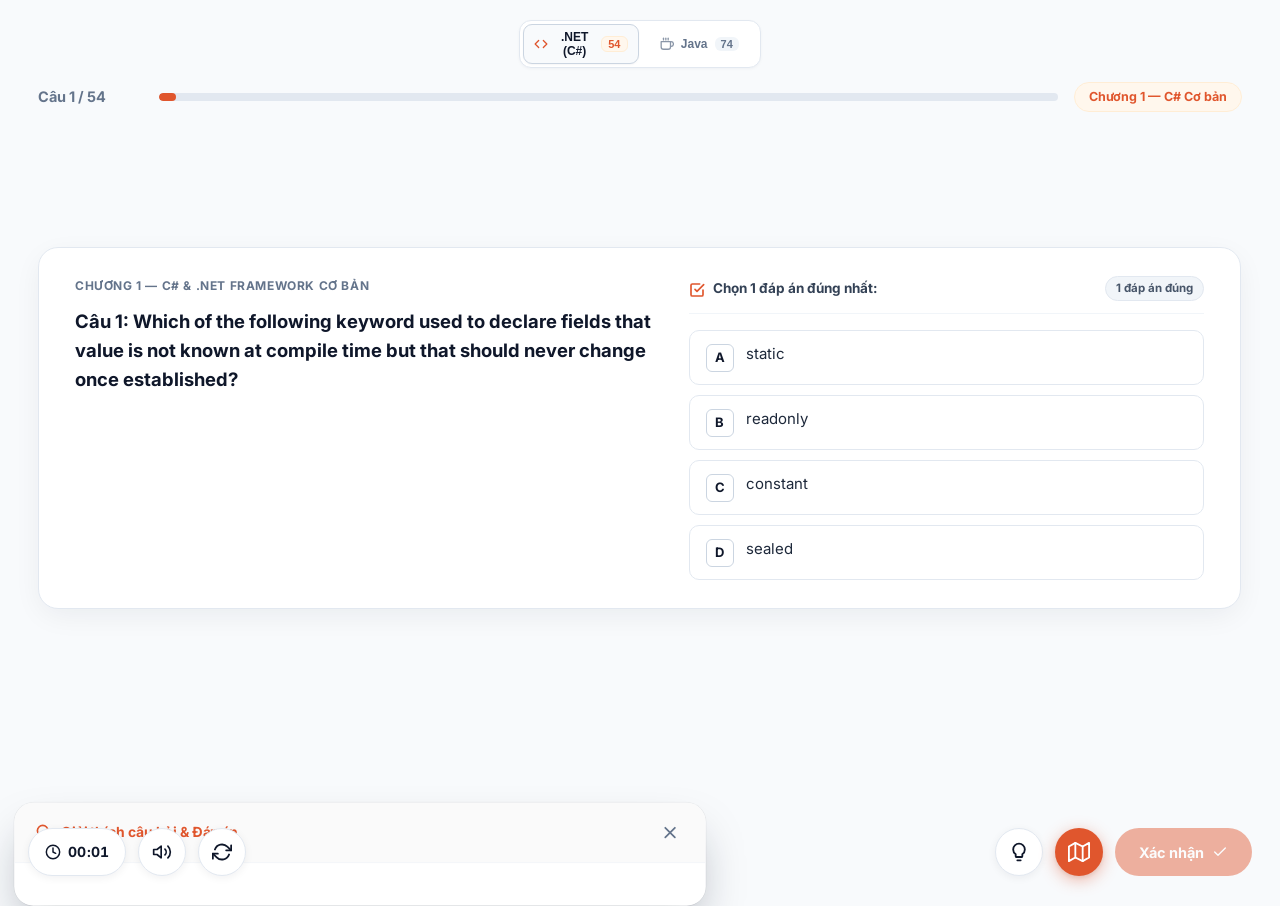
==== commit 6fb8ce06: "fix: group and sort .NET questions sequentially by chapter, deduplicate map grid headers" ====
--- a/index.html
+++ b/index.html
@@ -4446,308 +4446,312 @@
   {
     "id": 1,
     "originalId": 1,
-    "chapter": "Chương 2 — Lập trình Hướng đối tượng C#",
-    "chapterTag": "Chương 2 — OOP C#",
-    "title": "Câu 1: Which procedure among the following should be used to implement a 'Has a' or a 'Kind of' relationship between two entities?",
-    "prompt": "Chọn một phương án đúng nhất:",
-    "code": null,
-    "image": null,
-    "isMultiple": false,
-    "options": [
-      {
-        "label": "A",
-        "text": "All of the mentioned"
-      },
-      {
-        "label": "B",
-        "text": "Polymorphism"
-      },
-      {
-        "label": "C",
-        "text": "Templates"
-      },
-      {
-        "label": "D",
-        "text": "Inheritance"
-      }
-    ],
-    "correctAnswers": [
-      "D"
-    ],
-    "explanation": "Trong lập trình hướng đối tượng (OOP), quan hệ 'Is-a' hoặc 'Kind of' (một dạng của) giữa hai thực thể/lớp được hiện thực hóa thông qua cơ chế Kế thừa (Inheritance). Lớp dẫn xuất kế thừa từ lớp cơ sở.",
-    "proofImage": "images/proofs_net/net_proof_01.png"
+    "chapter": "Chương 1 — C# & .NET Framework Cơ bản",
+    "chapterTag": "Chương 1 — C# Cơ bản",
+    "title": "Câu 1: Which of the following keyword used to declare fields that value is not known at compile time but that should never change once established?",
+    "prompt": "Chọn một phương án đúng nhất:",
+    "code": null,
+    "image": null,
+    "isMultiple": false,
+    "options": [
+      {
+        "label": "A",
+        "text": "static"
+      },
+      {
+        "label": "B",
+        "text": "readonly"
+      },
+      {
+        "label": "C",
+        "text": "constant"
+      },
+      {
+        "label": "D",
+        "text": "sealed"
+      }
+    ],
+    "correctAnswers": [
+      "B"
+    ],
+    "explanation": "Từ khóa `readonly` dùng để khai báo trường mà giá trị của nó không nhất thiết phải biết ở compile time (có thể gán trong constructor lúc runtime), nhưng một khi đã được gán thì không bao giờ thay đổi được nữa. Ngược lại, `const` bắt buộc phải biết giá trị tại thời điểm biên dịch.",
+    "proofImage": "images/proofs_net/net_proof_03.png"
   },
   {
     "id": 2,
     "originalId": 2,
-    "chapter": "Chương 3 — Xử lý Ngoại lệ & Collections",
-    "chapterTag": "Chương 3 — Ngoại lệ",
-    "title": "Câu 2: Which of the following is the object oriented way to handle run time errors?",
-    "prompt": "Chọn một phương án đúng nhất:",
-    "code": null,
-    "image": null,
-    "isMultiple": false,
-    "options": [
-      {
-        "label": "A",
-        "text": "Exceptions"
-      },
-      {
-        "label": "B",
-        "text": "HRESULT"
-      },
-      {
-        "label": "C",
-        "text": "OnError"
-      },
-      {
-        "label": "D",
-        "text": "Error codes"
-      }
-    ],
-    "correctAnswers": [
-      "A"
-    ],
-    "explanation": "Trong OOP, Xử lý Ngoại lệ (Exceptions - khối try/catch/finally) là cơ chế chuẩn hướng đối tượng để bắt và xử lý các lỗi runtime, thay thế cho cách dùng mã lỗi (Error codes) hay HRESULT của lập trình thủ tục.",
-    "proofImage": "images/proofs_net/net_proof_02.png"
+    "chapter": "Chương 1 — C# & .NET Framework Cơ bản",
+    "chapterTag": "Chương 1 — C# Cơ bản",
+    "title": "Câu 2: What will be the output of the following C# code?",
+    "prompt": "Chọn một phương án đúng nhất:",
+    "code": "using System;\nnamespace Exam {\n    class Program {\n        static void Func(params int[] arr) {\n            int[] arr1 = { 1, 2, 3, 4, 5, 6, 7 };\n            for (int i = 0; i < arr.Length; i++)\n                if (arr[i] % 2 == 0) arr1[i] = arr[i];\n            for (int i = 0; i < arr.Length; i++)\n                Console.Write(arr1[i] + \" \");\n        }\n        static void Main(string[] args) {\n            int[] arr = { 2, 21, 34, 46, 85, 88, 90 };\n            Func(arr);\n            Console.Write(arr[\" \"]);\n        }\n    }\n}",
+    "image": null,
+    "isMultiple": false,
+    "options": [
+      {
+        "label": "A",
+        "text": "2 34 46 88 90"
+      },
+      {
+        "label": "B",
+        "text": "Runtime Error"
+      },
+      {
+        "label": "C",
+        "text": "Compile Error"
+      },
+      {
+        "label": "D",
+        "text": "2 4 34 46 6 88 90"
+      }
+    ],
+    "correctAnswers": [
+      "C"
+    ],
+    "explanation": "Trong hàm `Main`, dòng `Console.Write(arr[\" \"]);` cố gắng truyền một chuỗi string `\" \"` vào chỉ số mảng `int[] arr`. Mảng trong C# chỉ chấp nhận chỉ số kiểu số nguyên (`int`), không hỗ trợ chuỗi làm indexer, dẫn đến lỗi biên dịch (Compile Error: Cannot convert from 'string' to 'int').",
+    "proofImage": "images/proofs_net/net_proof_07.png"
   },
   {
     "id": 3,
     "originalId": 3,
     "chapter": "Chương 1 — C# & .NET Framework Cơ bản",
     "chapterTag": "Chương 1 — C# Cơ bản",
-    "title": "Câu 3: Which of the following keyword used to declare fields that value is not known at compile time but that should never change once established?",
-    "prompt": "Chọn một phương án đúng nhất:",
-    "code": null,
-    "image": null,
-    "isMultiple": false,
-    "options": [
-      {
-        "label": "A",
-        "text": "static"
-      },
-      {
-        "label": "B",
-        "text": "readonly"
-      },
-      {
-        "label": "C",
-        "text": "constant"
-      },
-      {
-        "label": "D",
-        "text": "sealed"
-      }
-    ],
-    "correctAnswers": [
-      "B"
-    ],
-    "explanation": "Từ khóa `readonly` dùng để khai báo trường mà giá trị của nó không nhất thiết phải biết ở compile time (có thể gán trong constructor lúc runtime), nhưng một khi đã được gán thì không bao giờ thay đổi được nữa. Ngược lại, `const` bắt buộc phải biết giá trị tại thời điểm biên dịch.",
-    "proofImage": "images/proofs_net/net_proof_03.png"
+    "title": "Câu 3: Which of the following is a reference type in C#?",
+    "prompt": "Chọn một phương án đúng nhất:",
+    "code": null,
+    "image": null,
+    "isMultiple": false,
+    "options": [
+      {
+        "label": "A",
+        "text": "Boolean"
+      },
+      {
+        "label": "B",
+        "text": "None of the above"
+      },
+      {
+        "label": "C",
+        "text": "String"
+      },
+      {
+        "label": "D",
+        "text": "Long"
+      }
+    ],
+    "correctAnswers": [
+      "C"
+    ],
+    "explanation": "Trong C#, `bool` (`Boolean`) và `long` (`Int64`) là kiểu dữ liệu giá trị (Value Type - struct), lưu trên Stack. Trong khi đó `string` (`System.String`) là kiểu dữ liệu tham chiếu (Reference Type - class), lưu trên Heap.",
+    "proofImage": "images/proofs_net/net_proof_10.png"
   },
   {
     "id": 4,
     "originalId": 4,
-    "chapter": "Chương 4 — Delegates & Events",
-    "chapterTag": "Chương 4 — Events",
-    "title": "Câu 4: You are developing a C# program that controls a production line. When an item enters the final step of the process, an event ProcessCompleted is generated. You need to pass value, Frequency, of double data type to all the subscribers of the event. How should you define the event related data in order to accomplish this requirement?",
-    "prompt": "Chọn một phương án đúng nhất:",
-    "code": null,
-    "image": null,
-    "isMultiple": false,
-    "options": [
-      {
-        "label": "A",
-        "text": "class EventData : EventHandler { public double Frequency { get; set; } }"
-      },
-      {
-        "label": "B",
-        "text": "class EventData { public double Frequency { get; set; } }"
-      },
-      {
-        "label": "C",
-        "text": "class EventData : EventArgs { public double Frequency { get; set; } }"
-      },
-      {
-        "label": "D",
-        "text": "class EventArgs : EventData { public double Frequency { get; set; } }"
-      }
-    ],
-    "correctAnswers": [
-      "C"
-    ],
-    "explanation": "Theo chuẩn thiết kế Event Pattern trong .NET, lớp dữ liệu sự kiện (event-related data) bắt buộc phải kế thừa từ lớp `System.EventArgs`. Do đó định nghĩa chuẩn là `class EventData : EventArgs { public double Frequency { get; set; } }`.",
-    "proofImage": "images/proofs_net/net_proof_05.png"
+    "chapter": "Chương 1 — C# & .NET Framework Cơ bản",
+    "chapterTag": "Chương 1 — C# Cơ bản",
+    "title": "Câu 4: Accessibility modifier defined in class are?",
+    "prompt": "Chọn một phương án đúng nhất:",
+    "code": null,
+    "image": null,
+    "isMultiple": false,
+    "options": [
+      {
+        "label": "A",
+        "text": "public, internal, protected internal"
+      },
+      {
+        "label": "B",
+        "text": "public, private, protected"
+      },
+      {
+        "label": "C",
+        "text": "public, private, internal, protected internal"
+      },
+      {
+        "label": "D",
+        "text": "public, private, protected, internal, protected internal"
+      }
+    ],
+    "correctAnswers": [
+      "D"
+    ],
+    "explanation": "Trong C#, các từ khóa chỉ định phạm vi truy cập (access modifiers) cho thành viên lớp bao gồm đầy đủ 5 mức cơ bản: `public`, `private`, `protected`, `internal`, và `protected internal` (cùng `private protected` từ C# 7.2).",
+    "proofImage": "images/proofs_net/net_proof_11.png"
   },
   {
     "id": 5,
     "originalId": 5,
-    "chapter": "Chương 2 — Lập trình Hướng đối tượng C#",
-    "chapterTag": "Chương 2 — OOP C#",
-    "title": "Câu 5: Choose the correct alternative that utilizes the indexed property such that a group named class has indexed property which stores or retrieves value to/from an array of numbers?",
-    "prompt": "Chọn một phương án đúng nhất:",
-    "code": null,
-    "image": null,
-    "isMultiple": false,
-    "options": [
-      {
-        "label": "A",
-        "text": "group g = group(); g[3] = 34; Console.WriteLine(g[3]);"
-      },
-      {
-        "label": "B",
-        "text": "group[3] = 34; Console.WriteLine(group[3]);"
-      },
-      {
-        "label": "C",
-        "text": "group g = new group(); Console.WriteLine(g[3]);"
-      },
-      {
-        "label": "D",
-        "text": "Console.WriteLine(group[3]);"
-      }
-    ],
-    "correctAnswers": [
-      "C"
-    ],
-    "explanation": "Trong C#, Indexer (chỉ mục) là thành phần thể hiện (instance member), không thể là `static`. Do đó muốn truy xuất indexer `[3]` thì bắt buộc phải khởi tạo đối tượng trước qua `new group()`, sau đó truy cập thông qua biến thể hiện: `group g = new group(); Console.WriteLine(g[3]);`.",
-    "proofImage": "images/proofs_net/net_proof_06.png"
+    "chapter": "Chương 1 — C# & .NET Framework Cơ bản",
+    "chapterTag": "Chương 1 — C# Cơ bản",
+    "title": "Câu 5: What will be the output of the following C# code?",
+    "prompt": "Chọn một phương án đúng nhất:",
+    "code": "using System;\nnamespace Exam {\n    class Program {\n        static void Main(string[] args) {\n            int var_X;\n            while (var_X-- != 0)\n                Console.Write(var_X);\n        }\n    }\n}",
+    "image": null,
+    "isMultiple": false,
+    "options": [
+      {
+        "label": "A",
+        "text": "0 to 127"
+      },
+      {
+        "label": "B",
+        "text": "Infinite loop condition"
+      },
+      {
+        "label": "C",
+        "text": "-127 to +127"
+      },
+      {
+        "label": "D",
+        "text": "Another Answer"
+      },
+      {
+        "label": "E",
+        "text": "Compile Error"
+      }
+    ],
+    "correctAnswers": [
+      "E"
+    ],
+    "explanation": "Biến cục bộ `var_X` kiểu `int` trong phương thức `Main` chưa hề được khởi tạo giá trị nhưng đã được sử dụng ngay trong biểu thức `var_X--`. Trình biên dịch C# sẽ báo lỗi biên dịch nghiêm ngặt: CS0165 (Use of unassigned local variable 'var_X').",
+    "proofImage": "images/proofs_net/net_proof_12.png"
   },
   {
     "id": 6,
     "originalId": 6,
     "chapter": "Chương 1 — C# & .NET Framework Cơ bản",
     "chapterTag": "Chương 1 — C# Cơ bản",
-    "title": "Câu 6: What will be the output of the following C# code?",
-    "prompt": "Chọn một phương án đúng nhất:",
-    "code": "using System;\nnamespace Exam {\n    class Program {\n        static void Func(params int[] arr) {\n            int[] arr1 = { 1, 2, 3, 4, 5, 6, 7 };\n            for (int i = 0; i < arr.Length; i++)\n                if (arr[i] % 2 == 0) arr1[i] = arr[i];\n            for (int i = 0; i < arr.Length; i++)\n                Console.Write(arr1[i] + \" \");\n        }\n        static void Main(string[] args) {\n            int[] arr = { 2, 21, 34, 46, 85, 88, 90 };\n            Func(arr);\n            Console.Write(arr[\" \"]);\n        }\n    }\n}",
-    "image": null,
-    "isMultiple": false,
-    "options": [
-      {
-        "label": "A",
-        "text": "2 34 46 88 90"
-      },
-      {
-        "label": "B",
-        "text": "Runtime Error"
-      },
-      {
-        "label": "C",
-        "text": "Compile Error"
-      },
-      {
-        "label": "D",
-        "text": "2 4 34 46 6 88 90"
+    "title": "Câu 6: To read a line from the command line window (console window), which of the following statements should be used?",
+    "prompt": "Chọn một phương án đúng nhất:",
+    "code": null,
+    "image": null,
+    "isMultiple": false,
+    "options": [
+      {
+        "label": "A",
+        "text": "System.Read.ReadLine();"
+      },
+      {
+        "label": "B",
+        "text": "System.ReadLine();"
+      },
+      {
+        "label": "C",
+        "text": "System.Console.ReadLine();"
+      },
+      {
+        "label": "D",
+        "text": "System.Console.WriteLine();"
       }
     ],
     "correctAnswers": [
       "C"
     ],
-    "explanation": "Trong hàm `Main`, dòng `Console.Write(arr[\" \"]);` cố gắng truyền một chuỗi string `\" \"` vào chỉ số mảng `int[] arr`. Mảng trong C# chỉ chấp nhận chỉ số kiểu số nguyên (`int`), không hỗ trợ chuỗi làm indexer, dẫn đến lỗi biên dịch (Compile Error: Cannot convert from 'string' to 'int').",
-    "proofImage": "images/proofs_net/net_proof_07.png"
+    "explanation": "Trong C#, để đọc một dòng ký tự từ console window ta sử dụng phương thức tĩnh `ReadLine()` của lớp `System.Console` (tức `System.Console.ReadLine()`).",
+    "proofImage": "images/proofs_net/net_proof_16.png"
   },
   {
     "id": 7,
     "originalId": 7,
-    "chapter": "Chương 3 — Xử lý Ngoại lệ & Collections",
-    "chapterTag": "Chương 3 — Ngoại lệ",
-    "title": "Câu 7: Which of these exceptions will occur if we try to access the index of an array beyond its length?",
-    "prompt": "Chọn một phương án đúng nhất:",
-    "code": null,
-    "image": null,
-    "isMultiple": false,
-    "options": [
-      {
-        "label": "A",
-        "text": "ArrayException"
-      },
-      {
-        "label": "B",
-        "text": "ArrayArgumentException"
-      },
-      {
-        "label": "C",
-        "text": "ArithmeticException"
-      },
-      {
-        "label": "D",
-        "text": "IndexOutOfRangeException"
-      }
-    ],
-    "correctAnswers": [
-      "D"
-    ],
-    "explanation": "Khi truy cập chỉ mục của mảng vượt quá kích thước hoặc nhỏ hơn 0, CLR của .NET sẽ ném ra ngoại lệ `System.IndexOutOfRangeException`.",
-    "proofImage": "images/proofs_net/net_proof_09.png"
+    "chapter": "Chương 1 — C# & .NET Framework Cơ bản",
+    "chapterTag": "Chương 1 — C# Cơ bản",
+    "title": "Câu 7: What will be the output of the following C# code?",
+    "prompt": "Chọn một phương án đúng nhất:",
+    "code": "using System;\nnamespace Exam {\n    class Program {\n        static void Main(string[] args) {\n            int var_X = 0;\n            while (var_X++ < 5)\n                Console.Write(var_X);\n            var_X = 0;\n            while (++var_X < 5)\n                Console.Write(var_X);\n        }\n    }\n}",
+    "image": null,
+    "isMultiple": false,
+    "options": [
+      {
+        "label": "A",
+        "text": "1234512345"
+      },
+      {
+        "label": "B",
+        "text": "1231234"
+      },
+      {
+        "label": "C",
+        "text": "123451234"
+      }
+    ],
+    "correctAnswers": [
+      "C"
+    ],
+    "explanation": "Vòng lặp 1: `var_X++ < 5` (hậu tố tăng sau so sánh), in lần lượt `var_X` từ 1, 2, 3, 4, 5 (ra `12345`). Vòng lặp 2: `++var_X < 5` (tiền tố tăng trước so sánh), in lần lượt 1, 2, 3, 4 (ra `1234`). Ghép lại ta được chuỗi `123451234`.",
+    "proofImage": "images/proofs_net/net_proof_18.png"
   },
   {
     "id": 8,
     "originalId": 8,
     "chapter": "Chương 1 — C# & .NET Framework Cơ bản",
     "chapterTag": "Chương 1 — C# Cơ bản",
-    "title": "Câu 8: Which of the following is a reference type in C#?",
-    "prompt": "Chọn một phương án đúng nhất:",
-    "code": null,
-    "image": null,
-    "isMultiple": false,
-    "options": [
-      {
-        "label": "A",
-        "text": "Boolean"
-      },
-      {
-        "label": "B",
-        "text": "None of the above"
-      },
-      {
-        "label": "C",
-        "text": "String"
-      },
-      {
-        "label": "D",
-        "text": "Long"
+    "title": "Câu 8: What is the value of the variable val after this code snippet is executed?",
+    "prompt": "Chọn một phương án đúng nhất:",
+    "code": "int[] numbers = { 1, 2, 3, 4 };\nint val = numbers[2];",
+    "image": null,
+    "isMultiple": false,
+    "options": [
+      {
+        "label": "A",
+        "text": "1"
+      },
+      {
+        "label": "B",
+        "text": "2"
+      },
+      {
+        "label": "C",
+        "text": "3"
+      },
+      {
+        "label": "D",
+        "text": "4"
       }
     ],
     "correctAnswers": [
       "C"
     ],
-    "explanation": "Trong C#, `bool` (`Boolean`) và `long` (`Int64`) là kiểu dữ liệu giá trị (Value Type - struct), lưu trên Stack. Trong khi đó `string` (`System.String`) là kiểu dữ liệu tham chiếu (Reference Type - class), lưu trên Heap.",
-    "proofImage": "images/proofs_net/net_proof_10.png"
+    "explanation": "Mảng trong C# được đánh chỉ số từ 0 (zero-based index). Với mảng { 1, 2, 3, 4 }, phần tử numbers[0] = 1, numbers[1] = 2, và numbers[2] = 3. Do đó val = 3.",
+    "proofImage": "images/proofs_net/net_proof_25.png"
   },
   {
     "id": 9,
     "originalId": 9,
     "chapter": "Chương 1 — C# & .NET Framework Cơ bản",
     "chapterTag": "Chương 1 — C# Cơ bản",
-    "title": "Câu 9: Accessibility modifier defined in class are?",
-    "prompt": "Chọn một phương án đúng nhất:",
-    "code": null,
-    "image": null,
-    "isMultiple": false,
-    "options": [
-      {
-        "label": "A",
-        "text": "public, internal, protected internal"
-      },
-      {
-        "label": "B",
-        "text": "public, private, protected"
-      },
-      {
-        "label": "C",
-        "text": "public, private, internal, protected internal"
-      },
-      {
-        "label": "D",
-        "text": "public, private, protected, internal, protected internal"
+    "title": "Câu 9: What will be the output of the following C# code?",
+    "prompt": "Chọn một phương án đúng nhất:",
+    "code": "static void Main(string[] args) {\n    char ch = 'p';\n    switch (ch) {\n        case 'p':\n            System.Console.Write(\"coco \" + Convert.ToInt32(ch));\n            break;\n        default:\n            System.Console.Write(\"default\");\n            break;\n    }\n    System.Console.WriteLine(\"main\");\n}",
+    "image": null,
+    "isMultiple": false,
+    "options": [
+      {
+        "label": "A",
+        "text": "coco 112"
+      },
+      {
+        "label": "B",
+        "text": "coco main"
+      },
+      {
+        "label": "C",
+        "text": "Runtime Error"
+      },
+      {
+        "label": "D",
+        "text": "coco 112main"
+      },
+      {
+        "label": "E",
+        "text": "Compile Error"
       }
     ],
     "correctAnswers": [
       "D"
     ],
-    "explanation": "Trong C#, các từ khóa chỉ định phạm vi truy cập (access modifiers) cho thành viên lớp bao gồm đầy đủ 5 mức cơ bản: `public`, `private`, `protected`, `internal`, và `protected internal` (cùng `private protected` từ C# 7.2).",
-    "proofImage": "images/proofs_net/net_proof_11.png"
+    "explanation": "Mã ASCII của ký tự 'p' là 112. Biểu thức `case 'p':` khớp, in ra `coco 112` (sử dụng Console.Write không xuống dòng). Sau lệnh break, chương trình tiếp tục chạy câu lệnh tiếp theo `Console.WriteLine(\"main\")` in nối chuỗi 'main'. Kết quả hiển thị là `coco 112main`.",
+    "proofImage": "images/proofs_net/net_proof_31.png"
   },
   {
     "id": 10,
@@ -4756,21 +4760,89 @@
     "chapterTag": "Chương 1 — C# Cơ bản",
     "title": "Câu 10: What will be the output of the following C# code?",
     "prompt": "Chọn một phương án đúng nhất:",
-    "code": "using System;\nnamespace Exam {\n    class Program {\n        static void Main(string[] args) {\n            int var_X;\n            while (var_X-- != 0)\n                Console.Write(var_X);\n        }\n    }\n}",
-    "image": null,
-    "isMultiple": false,
-    "options": [
-      {
-        "label": "A",
-        "text": "0 to 127"
-      },
-      {
-        "label": "B",
-        "text": "Infinite loop condition"
-      },
-      {
-        "label": "C",
-        "text": "-127 to +127"
+    "code": "static void Main(string[] args) {\n    int a = 0;\n    int b = -1;\n    if (Convert.ToBoolean(+--a | ++b))\n        System.Console.WriteLine(\"a\");\n    else\n        System.Console.WriteLine(\"b\");\n}",
+    "image": null,
+    "isMultiple": false,
+    "options": [
+      {
+        "label": "A",
+        "text": "Runtime Error"
+      },
+      {
+        "label": "B",
+        "text": "Another Answer"
+      },
+      {
+        "label": "C",
+        "text": "Compile Error"
+      },
+      {
+        "label": "D",
+        "text": "Code execute successfully with no output"
+      }
+    ],
+    "correctAnswers": [
+      "B"
+    ],
+    "explanation": "Trong biểu thức điều kiện: `--a` biến `a` thành -1 (non-zero), `++b` biến `b` thành 0. Phép toán bitwise `-1 | 0` cho ra `-1`. `Convert.ToBoolean(-1)` trả về `true` (mọi số khác 0 đều là true trong C#). Khi đó khối if chạy và in ra 'a'. Vì đáp án in ra 'a' không nằm trong các phương án liệt kê sẵn (Runtime Error, Compile Error, No output), nên đáp án chính xác là 'Another Answer'.",
+    "proofImage": "images/proofs_net/net_proof_35.png"
+  },
+  {
+    "id": 11,
+    "originalId": 11,
+    "chapter": "Chương 1 — C# & .NET Framework Cơ bản",
+    "chapterTag": "Chương 1 — C# Cơ bản",
+    "title": "Câu 11: What will be the output of the following C# code?",
+    "prompt": "Chọn một phương án đúng nhất:",
+    "code": "static void Func1(out int var) {\n    var++;\n    return;\n}\nstatic void Func(int var) {\n    Func1(out var);\n    Console.WriteLine(var);\n}\nstatic void Main(string[] args) {\n    Func(5);\n    Console.ReadKey();\n}",
+    "image": null,
+    "isMultiple": false,
+    "options": [
+      {
+        "label": "A",
+        "text": "Compile Error"
+      },
+      {
+        "label": "B",
+        "text": "Runtime Error"
+      },
+      {
+        "label": "C",
+        "text": "6"
+      },
+      {
+        "label": "D",
+        "text": "Another Answer"
+      }
+    ],
+    "correctAnswers": [
+      "A"
+    ],
+    "explanation": "Tham số `out` trong C# yêu cầu hàm nhận phải gán giá trị cho nó trước khi đọc. Trong `Func1(out int var)`, dòng `var++;` cố gắng đọc giá trị hiện tại của `var` để tăng lên, dẫn đến lỗi biên dịch: CS0269 (Use of unassigned out parameter 'var').",
+    "proofImage": "images/proofs_net/net_proof_47.png"
+  },
+  {
+    "id": 12,
+    "originalId": 12,
+    "chapter": "Chương 1 — C# & .NET Framework Cơ bản",
+    "chapterTag": "Chương 1 — C# Cơ bản",
+    "title": "Câu 12: What will be the output of the following C# code?",
+    "prompt": "Chọn một phương án đúng nhất:",
+    "code": "static void Main(string[] args) {\n    int i = 100;\n    for (int a = 0; a < 5; a++) {\n        int i = 200;\n        System.Console.WriteLine(a * i);\n    }\n}",
+    "image": null,
+    "isMultiple": false,
+    "options": [
+      {
+        "label": "A",
+        "text": "0, 5, 10, 20"
+      },
+      {
+        "label": "B",
+        "text": "Runtime Error"
+      },
+      {
+        "label": "C",
+        "text": "5, 10, 15, 20"
       },
       {
         "label": "D",
@@ -4784,203 +4856,185 @@
     "correctAnswers": [
       "E"
     ],
-    "explanation": "Biến cục bộ `var_X` kiểu `int` trong phương thức `Main` chưa hề được khởi tạo giá trị nhưng đã được sử dụng ngay trong biểu thức `var_X--`. Trình biên dịch C# sẽ báo lỗi biên dịch nghiêm ngặt: CS0165 (Use of unassigned local variable 'var_X').",
-    "proofImage": "images/proofs_net/net_proof_12.png"
-  },
-  {
-    "id": 11,
-    "originalId": 11,
-    "chapter": "Chương 5 — ADO.NET & Cơ sở dữ liệu",
-    "chapterTag": "Chương 5 — ADO.NET",
-    "title": "Câu 11: Which of the following is faster and consume lesser memory?",
-    "prompt": "Chọn một phương án đúng nhất:",
-    "code": null,
-    "image": null,
-    "isMultiple": false,
-    "options": [
-      {
-        "label": "A",
-        "text": "DataSet"
-      },
-      {
-        "label": "B",
-        "text": "SqlDataReader"
-      }
-    ],
-    "correctAnswers": [
-      "B"
-    ],
-    "explanation": "`SqlDataReader` cung cấp luồng đọc dữ liệu chỉ tiến (forward-only), chỉ đọc (read-only) trực tiếp từ database stream mà không nạp toàn bộ dữ liệu vào bộ nhớ, do đó nhanh hơn rất nhiều và tiêu thụ ít bộ nhớ hơn hẳn so với `DataSet` (lưu toàn bộ các bảng vào RAM).",
-    "proofImage": "images/proofs_net/net_proof_13.png"
-  },
-  {
-    "id": 12,
-    "originalId": 12,
-    "chapter": "Chương 2 — Lập trình Hướng đối tượng C#",
-    "chapterTag": "Chương 2 — OOP C#",
-    "title": "Câu 12: You are creating a class named Sphere that inherits from Shape. Shape has an abstract method Area(). How should you define Area() in Sphere?",
-    "prompt": "Chọn một phương án đúng nhất:",
-    "code": null,
-    "image": null,
-    "isMultiple": false,
-    "options": [
-      {
-        "label": "A",
-        "text": "class Sphere : Shape { public override void Area() { /* additional code */ } }"
-      },
-      {
-        "label": "B",
-        "text": "class Sphere : Shape { public new void Area() { /* additional code */ } }"
-      },
-      {
-        "label": "C",
-        "text": "class Sphere : Shape { public virtual void Area() { /* additional code */ } }"
-      }
-    ],
-    "correctAnswers": [
-      "A"
-    ],
-    "explanation": "Khi một lớp con dẫn xuất từ một lớp trừu tượng (abstract class) có phương thức abstract, lớp con bắt buộc phải ghi đè và cài đặt phương thức đó bằng từ khóa `override`.",
-    "proofImage": "images/proofs_net/net_proof_14.png"
+    "explanation": "Trong C#, bạn không thể khai báo một biến cục bộ trùng tên (`int i = 200;`) trong một khối lồng nhau (vòng lặp for) nếu biến đó đã được khai báo ở phạm vi bên ngoài (`int i = 100;`). Trình biên dịch C# sẽ báo lỗi: CS0136 (A local variable named 'i' cannot be declared in this scope).",
+    "proofImage": "images/proofs_net/net_proof_48.png"
   },
   {
     "id": 13,
     "originalId": 13,
-    "chapter": "Chương 5 — ADO.NET & Cơ sở dữ liệu",
-    "chapterTag": "Chương 5 — ADO.NET",
-    "title": "Câu 13: What will happen when executing the following code snippet?",
-    "prompt": "Chọn một phương án đúng nhất:",
-    "code": "string query = \"select * from Student\";\nSqlCommand cmd = new SqlCommand(query, cnn);\nSqlDataReader reader;\ncnn.Open();\nreader = cmd.ExecuteNonQuery(); // Notice this line\nwhile (reader.Read()) {\n    for (int i = 0; i < reader.FieldCount; ++i)\n        Console.Write(\"{0} {1}\", reader.GetName(i).Trim(), reader.GetValue(i).ToString().Trim());\n    Console.WriteLine();\n}\ncnn.Close();",
-    "image": null,
-    "isMultiple": false,
-    "options": [
-      {
-        "label": "A",
-        "text": "The code will be executed successfully but nothing will be printed out"
-      },
-      {
-        "label": "B",
-        "text": "The code has compile error"
-      },
-      {
-        "label": "C",
-        "text": "The code will throw exception if it is executed"
-      },
-      {
-        "label": "D",
-        "text": "The code will be executed successfully and will print the content of the Student table"
-      }
-    ],
-    "correctAnswers": [
-      "B"
-    ],
-    "explanation": "Phương thức `cmd.ExecuteNonQuery()` trả về kiểu `int` (số dòng bị tác động bởi lệnh INSERT/UPDATE/DELETE). Trong khi đó biến `reader` được khai báo là kiểu `SqlDataReader`. Phép gán `reader = cmd.ExecuteNonQuery();` không tương thích kiểu dữ liệu (cannot convert from 'int' to 'SqlDataReader'), dẫn đến lỗi biên dịch (Compile Error). Để lấy SqlDataReader cần gọi `cmd.ExecuteReader()`.",
-    "proofImage": "images/proofs_net/net_proof_15.png"
+    "chapter": "Chương 1 — C# & .NET Framework Cơ bản",
+    "chapterTag": "Chương 1 — C# Cơ bản",
+    "title": "Câu 13: What will be the output of the following C# code?",
+    "prompt": "Chọn một phương án đúng nhất:",
+    "code": "using System;\nnamespace Exam {\n    class Program {\n        static void Main(string[] args) {\n            int[] arr = new int[9];\n            for (int i = 9; i >= 0; i--) {\n                arr[i] = i;\n                Console.Write(arr[i]);\n            }\n            Console.ReadKey();\n        }\n    }\n}",
+    "image": null,
+    "isMultiple": false,
+    "options": [
+      {
+        "label": "A",
+        "text": "Runtime Error"
+      },
+      {
+        "label": "B",
+        "text": "Compile Error"
+      },
+      {
+        "label": "C",
+        "text": "12345678"
+      },
+      {
+        "label": "D",
+        "text": "123456789"
+      }
+    ],
+    "correctAnswers": [
+      "A"
+    ],
+    "explanation": "Mảng `int[] arr = new int[9];` có 9 phần tử với chỉ số hợp lệ từ `0` đến `8`. Ở bước lặp đầu tiên của vòng for, `i = 9`, biểu thức `arr[9] = 9;` truy cập vượt ra ngoài biên của mảng, dẫn đến việc ném ra ngoại lệ `IndexOutOfRangeException` lúc chạy (Runtime Error).",
+    "proofImage": "images/proofs_net/net_proof_51.png"
   },
   {
     "id": 14,
     "originalId": 14,
     "chapter": "Chương 1 — C# & .NET Framework Cơ bản",
     "chapterTag": "Chương 1 — C# Cơ bản",
-    "title": "Câu 14: To read a line from the command line window (console window), which of the following statements should be used?",
-    "prompt": "Chọn một phương án đúng nhất:",
-    "code": null,
-    "image": null,
-    "isMultiple": false,
-    "options": [
-      {
-        "label": "A",
-        "text": "System.Read.ReadLine();"
-      },
-      {
-        "label": "B",
-        "text": "System.ReadLine();"
-      },
-      {
-        "label": "C",
-        "text": "System.Console.ReadLine();"
-      },
-      {
-        "label": "D",
-        "text": "System.Console.WriteLine();"
-      }
-    ],
-    "correctAnswers": [
-      "C"
-    ],
-    "explanation": "Trong C#, để đọc một dòng ký tự từ console window ta sử dụng phương thức tĩnh `ReadLine()` của lớp `System.Console` (tức `System.Console.ReadLine()`).",
-    "proofImage": "images/proofs_net/net_proof_16.png"
+    "title": "Câu 14: What will be the output of the following C# code?",
+    "prompt": "Chọn một phương án đúng nhất:",
+    "code": "static void Main(string[] args) {\n    int var_X = 10;\n    do {\n        Console.Write(var_X++);\n    } while (Convert.ToBoolean(5) && Convert.ToBoolean(4) && Convert.ToBoolean(3) && Convert.ToBoolean(2) && Convert.ToBoolean(1) && Convert.ToBoolean(0));\n}",
+    "image": null,
+    "isMultiple": false,
+    "options": [
+      {
+        "label": "A",
+        "text": "10"
+      },
+      {
+        "label": "B",
+        "text": "Infinite loop"
+      },
+      {
+        "label": "C",
+        "text": "Another Answer"
+      },
+      {
+        "label": "D",
+        "text": "Compile Error"
+      },
+      {
+        "label": "E",
+        "text": "Runtime Error"
+      }
+    ],
+    "correctAnswers": [
+      "A"
+    ],
+    "explanation": "Trong vòng lặp `do-while`, khối lệnh chạy lần đầu tiên in ra giá trị hiện tại của `var_X` là `10` rồi tăng lên 11. Sau đó điều kiện while được đánh giá: `Convert.ToBoolean(0)` trả về `false`, làm cho toàn bộ biểu thức logic `&&` trở thành `false`. Vòng lặp kết thúc ngay lập tức. Kết quả in ra duy nhất số `10`.",
+    "proofImage": "images/proofs_net/net_proof_57.png"
   },
   {
     "id": 15,
     "originalId": 15,
-    "chapter": "Chương 5 — ADO.NET & Cơ sở dữ liệu",
-    "chapterTag": "Chương 5 — ADO.NET",
-    "title": "Câu 15: What datatype is returned when calling the ExecuteScalar method of a command object?",
-    "prompt": "Chọn một phương án đúng nhất:",
-    "code": null,
-    "image": null,
-    "isMultiple": false,
-    "options": [
-      {
-        "label": "A",
-        "text": "No. of effected records"
-      },
-      {
-        "label": "B",
-        "text": "Object"
-      },
-      {
-        "label": "C",
-        "text": "None of the above"
-      },
-      {
-        "label": "D",
-        "text": "System.Int32"
-      }
-    ],
-    "correctAnswers": [
-      "B"
-    ],
-    "explanation": "Phương thức `ExecuteScalar()` của `SqlCommand` thực thi câu truy vấn và trả về cột đầu tiên của dòng đầu tiên trong tập kết quả dưới dạng kiểu `object` (`System.Object`). Nếu tập kết quả rỗng nó trả về null.",
-    "proofImage": "images/proofs_net/net_proof_17.png"
+    "chapter": "Chương 2 — Lập trình Hướng đối tượng C#",
+    "chapterTag": "Chương 2 — OOP C#",
+    "title": "Câu 15: Which procedure among the following should be used to implement a 'Has a' or a 'Kind of' relationship between two entities?",
+    "prompt": "Chọn một phương án đúng nhất:",
+    "code": null,
+    "image": null,
+    "isMultiple": false,
+    "options": [
+      {
+        "label": "A",
+        "text": "All of the mentioned"
+      },
+      {
+        "label": "B",
+        "text": "Polymorphism"
+      },
+      {
+        "label": "C",
+        "text": "Templates"
+      },
+      {
+        "label": "D",
+        "text": "Inheritance"
+      }
+    ],
+    "correctAnswers": [
+      "D"
+    ],
+    "explanation": "Trong lập trình hướng đối tượng (OOP), quan hệ 'Is-a' hoặc 'Kind of' (một dạng của) giữa hai thực thể/lớp được hiện thực hóa thông qua cơ chế Kế thừa (Inheritance). Lớp dẫn xuất kế thừa từ lớp cơ sở.",
+    "proofImage": "images/proofs_net/net_proof_01.png"
   },
   {
     "id": 16,
     "originalId": 16,
-    "chapter": "Chương 1 — C# & .NET Framework Cơ bản",
-    "chapterTag": "Chương 1 — C# Cơ bản",
-    "title": "Câu 16: What will be the output of the following C# code?",
-    "prompt": "Chọn một phương án đúng nhất:",
-    "code": "using System;\nnamespace Exam {\n    class Program {\n        static void Main(string[] args) {\n            int var_X = 0;\n            while (var_X++ < 5)\n                Console.Write(var_X);\n            var_X = 0;\n            while (++var_X < 5)\n                Console.Write(var_X);\n        }\n    }\n}",
-    "image": null,
-    "isMultiple": false,
-    "options": [
-      {
-        "label": "A",
-        "text": "1234512345"
-      },
-      {
-        "label": "B",
-        "text": "1231234"
-      },
-      {
-        "label": "C",
-        "text": "123451234"
+    "chapter": "Chương 2 — Lập trình Hướng đối tượng C#",
+    "chapterTag": "Chương 2 — OOP C#",
+    "title": "Câu 16: Choose the correct alternative that utilizes the indexed property such that a group named class has indexed property which stores or retrieves value to/from an array of numbers?",
+    "prompt": "Chọn một phương án đúng nhất:",
+    "code": null,
+    "image": null,
+    "isMultiple": false,
+    "options": [
+      {
+        "label": "A",
+        "text": "group g = group(); g[3] = 34; Console.WriteLine(g[3]);"
+      },
+      {
+        "label": "B",
+        "text": "group[3] = 34; Console.WriteLine(group[3]);"
+      },
+      {
+        "label": "C",
+        "text": "group g = new group(); Console.WriteLine(g[3]);"
+      },
+      {
+        "label": "D",
+        "text": "Console.WriteLine(group[3]);"
       }
     ],
     "correctAnswers": [
       "C"
     ],
-    "explanation": "Vòng lặp 1: `var_X++ < 5` (hậu tố tăng sau so sánh), in lần lượt `var_X` từ 1, 2, 3, 4, 5 (ra `12345`). Vòng lặp 2: `++var_X < 5` (tiền tố tăng trước so sánh), in lần lượt 1, 2, 3, 4 (ra `1234`). Ghép lại ta được chuỗi `123451234`.",
-    "proofImage": "images/proofs_net/net_proof_18.png"
+    "explanation": "Trong C#, Indexer (chỉ mục) là thành phần thể hiện (instance member), không thể là `static`. Do đó muốn truy xuất indexer `[3]` thì bắt buộc phải khởi tạo đối tượng trước qua `new group()`, sau đó truy cập thông qua biến thể hiện: `group g = new group(); Console.WriteLine(g[3]);`.",
+    "proofImage": "images/proofs_net/net_proof_06.png"
   },
   {
     "id": 17,
     "originalId": 17,
     "chapter": "Chương 2 — Lập trình Hướng đối tượng C#",
     "chapterTag": "Chương 2 — OOP C#",
-    "title": "Câu 17: Which of the following cannot be used to declare class member as a virtual?",
+    "title": "Câu 17: You are creating a class named Sphere that inherits from Shape. Shape has an abstract method Area(). How should you define Area() in Sphere?",
+    "prompt": "Chọn một phương án đúng nhất:",
+    "code": null,
+    "image": null,
+    "isMultiple": false,
+    "options": [
+      {
+        "label": "A",
+        "text": "class Sphere : Shape { public override void Area() { /* additional code */ } }"
+      },
+      {
+        "label": "B",
+        "text": "class Sphere : Shape { public new void Area() { /* additional code */ } }"
+      },
+      {
+        "label": "C",
+        "text": "class Sphere : Shape { public virtual void Area() { /* additional code */ } }"
+      }
+    ],
+    "correctAnswers": [
+      "A"
+    ],
+    "explanation": "Khi một lớp con dẫn xuất từ một lớp trừu tượng (abstract class) có phương thức abstract, lớp con bắt buộc phải ghi đè và cài đặt phương thức đó bằng từ khóa `override`.",
+    "proofImage": "images/proofs_net/net_proof_14.png"
+  },
+  {
+    "id": 18,
+    "originalId": 18,
+    "chapter": "Chương 2 — Lập trình Hướng đối tượng C#",
+    "chapterTag": "Chương 2 — OOP C#",
+    "title": "Câu 18: Which of the following cannot be used to declare class member as a virtual?",
     "prompt": "Chọn một phương án đúng nhất:",
     "code": null,
     "image": null,
@@ -5010,589 +5064,649 @@
     "proofImage": "images/proofs_net/net_proof_19.png"
   },
   {
-    "id": 18,
-    "originalId": 18,
-    "chapter": "Chương 5 — ADO.NET & Cơ sở dữ liệu",
-    "chapterTag": "Chương 5 — ADO.NET",
-    "title": "Câu 18: How do you determine the actual SQL datatype of a SqlParameter (the type expected by the SQL Server)?",
-    "prompt": "Chọn một phương án đúng nhất:",
-    "code": null,
-    "image": null,
-    "isMultiple": false,
-    "options": [
-      {
-        "label": "A",
-        "text": "It is the .NET Framework data type in your application that the parameter represents"
-      },
-      {
-        "label": "B",
-        "text": "It is the type of column or data in SQL Server that the command expects"
-      },
-      {
-        "label": "C",
-        "text": "It is the type of column in DataTable that it represents"
-      },
-      {
-        "label": "D",
-        "text": "It is any type defined in the SqlDbType enumeration"
-      }
-    ],
-    "correctAnswers": [
-      "D"
-    ],
-    "explanation": "Kiểu dữ liệu SQL của `SqlParameter` được xác định thông qua thuộc tính `SqlDbType`, nhận các giá trị được định nghĩa trong enum `System.Data.SqlDbType` (ví dụ SqlDbType.Int, SqlDbType.NVarChar...).",
-    "proofImage": "images/proofs_net/net_proof_20.png"
-  },
-  {
     "id": 19,
     "originalId": 19,
-    "chapter": "Chương 5 — ADO.NET & Cơ sở dữ liệu",
-    "chapterTag": "Chương 5 — ADO.NET",
-    "title": "Câu 19: Which type of architecture that DataSet in ADO.NET supports?",
-    "prompt": "Chọn một phương án đúng nhất:",
-    "code": null,
-    "image": null,
-    "isMultiple": false,
-    "options": [
-      {
-        "label": "A",
-        "text": "Disconnected architecture"
-      },
-      {
-        "label": "B",
-        "text": "Multiple connection architecture"
-      },
-      {
-        "label": "C",
-        "text": "Connected architecture"
-      },
-      {
-        "label": "D",
-        "text": "Two-way connection architecture"
-      }
-    ],
-    "correctAnswers": [
-      "A"
-    ],
-    "explanation": "`DataSet` là trung tâm của kiến trúc ngắt kết nối (Disconnected architecture) trong ADO.NET. Nó lưu trữ dữ liệu dạng in-memory cache mà không cần duy trì kết nối liên tục với cơ sở dữ liệu.",
-    "proofImage": "images/proofs_net/net_proof_21.png"
+    "chapter": "Chương 2 — Lập trình Hướng đối tượng C#",
+    "chapterTag": "Chương 2 — OOP C#",
+    "title": "Câu 19: In C# generics, what is the valid order of type parameter constraints for a generic class?",
+    "prompt": "Chọn một phương án đúng nhất:",
+    "code": "public class ClassExam<T> where T : ... {\n    // Code here\n}",
+    "image": null,
+    "isMultiple": false,
+    "options": [
+      {
+        "label": "A",
+        "text": "Iface, class, new()"
+      },
+      {
+        "label": "B",
+        "text": "new(), class, Iface"
+      },
+      {
+        "label": "C",
+        "text": "class, Iface, new()"
+      },
+      {
+        "label": "D",
+        "text": "class, Iface"
+      }
+    ],
+    "correctAnswers": [
+      "C"
+    ],
+    "explanation": "Thứ tự ràng buộc kiểu (type constraints) trong C# bắt buộc: Ràng buộc cơ sở/tham chiếu (`class` hoặc `struct`) phải đứng đầu tiên -> tiếp theo là các Interface (`Iface`) -> và ràng buộc constructor không tham số `new()` luôn phải đứng CUỐI CÙNG.",
+    "proofImage": "images/proofs_net/net_proof_22.png"
   },
   {
     "id": 20,
     "originalId": 20,
     "chapter": "Chương 2 — Lập trình Hướng đối tượng C#",
     "chapterTag": "Chương 2 — OOP C#",
-    "title": "Câu 20: In C# generics, what is the valid order of type parameter constraints for a generic class?",
-    "prompt": "Chọn một phương án đúng nhất:",
-    "code": "public class ClassExam<T> where T : ... {\n    // Code here\n}",
-    "image": null,
-    "isMultiple": false,
-    "options": [
-      {
-        "label": "A",
-        "text": "Iface, class, new()"
-      },
-      {
-        "label": "B",
-        "text": "new(), class, Iface"
-      },
-      {
-        "label": "C",
-        "text": "class, Iface, new()"
-      },
-      {
-        "label": "D",
-        "text": "class, Iface"
-      }
-    ],
-    "correctAnswers": [
-      "C"
-    ],
-    "explanation": "Thứ tự ràng buộc kiểu (type constraints) trong C# bắt buộc: Ràng buộc cơ sở/tham chiếu (`class` hoặc `struct`) phải đứng đầu tiên -> tiếp theo là các Interface (`Iface`) -> và ràng buộc constructor không tham số `new()` luôn phải đứng CUỐI CÙNG.",
-    "proofImage": "images/proofs_net/net_proof_22.png"
+    "title": "Câu 20: The process of defining two or more methods within the same class that have same name but different parameters list?",
+    "prompt": "Chọn một phương án đúng nhất:",
+    "code": null,
+    "image": null,
+    "isMultiple": false,
+    "options": [
+      {
+        "label": "A",
+        "text": "None of the mentioned"
+      },
+      {
+        "label": "B",
+        "text": "Method overriding"
+      },
+      {
+        "label": "C",
+        "text": "Encapsulation"
+      },
+      {
+        "label": "D",
+        "text": "Method overloading"
+      }
+    ],
+    "correctAnswers": [
+      "D"
+    ],
+    "explanation": "Quá trình định nghĩa nhiều phương thức trong cùng một lớp có cùng tên nhưng khác nhau về danh sách tham số (số lượng, kiểu dữ liệu, thứ tự) được gọi là Nạp chồng phương thức (Method overloading).",
+    "proofImage": "images/proofs_net/net_proof_24.png"
   },
   {
     "id": 21,
     "originalId": 21,
-    "chapter": "Chương 5 — ADO.NET & Cơ sở dữ liệu",
-    "chapterTag": "Chương 5 — ADO.NET",
-    "title": "Câu 21: Which ADO.NET class provide Connected Environment?",
-    "prompt": "Chọn một phương án đúng nhất:",
-    "code": null,
-    "image": null,
-    "isMultiple": false,
-    "options": [
-      {
-        "label": "A",
-        "text": "None of the above"
-      },
-      {
-        "label": "B",
-        "text": "DataReader"
-      },
-      {
-        "label": "C",
-        "text": "DataSet"
-      },
-      {
-        "label": "D",
-        "text": "Command"
-      }
-    ],
-    "correctAnswers": [
-      "B"
-    ],
-    "explanation": "`DataReader` (SqlDataReader) hoạt động trong môi trường kết nối trực tiếp (Connected Environment), yêu cầu kết nối với database phải luôn mở trong suốt quá trình đọc dữ liệu.",
-    "proofImage": "images/proofs_net/net_proof_23.png"
+    "chapter": "Chương 2 — Lập trình Hướng đối tượng C#",
+    "chapterTag": "Chương 2 — OOP C#",
+    "title": "Câu 21: In an inheritance chain through which of the following, the base class and its components are accessible to the derived class?",
+    "prompt": "Chọn một phương án đúng nhất:",
+    "code": null,
+    "image": null,
+    "isMultiple": false,
+    "options": [
+      {
+        "label": "A",
+        "text": "Scope resolution operator (:)"
+      },
+      {
+        "label": "B",
+        "text": "Dot operator (.)"
+      },
+      {
+        "label": "C",
+        "text": "All of the mentioned"
+      },
+      {
+        "label": "D",
+        "text": "Class visibility modifiers (public, private, protected etc.)"
+      }
+    ],
+    "correctAnswers": [
+      "D"
+    ],
+    "explanation": "Trong chuỗi kế thừa, các thành phần của lớp cơ sở có cho phép lớp con truy cập hay không được kiểm soát bởi các bộ chỉ định khả năng hiển thị (Class visibility modifiers), đặc biệt là `public` và `protected`.",
+    "proofImage": "images/proofs_net/net_proof_26.png"
   },
   {
     "id": 22,
     "originalId": 22,
     "chapter": "Chương 2 — Lập trình Hướng đối tượng C#",
     "chapterTag": "Chương 2 — OOP C#",
-    "title": "Câu 22: The process of defining two or more methods within the same class that have same name but different parameters list?",
-    "prompt": "Chọn một phương án đúng nhất:",
-    "code": null,
-    "image": null,
-    "isMultiple": false,
-    "options": [
-      {
-        "label": "A",
-        "text": "None of the mentioned"
-      },
-      {
-        "label": "B",
-        "text": "Method overriding"
-      },
-      {
-        "label": "C",
-        "text": "Encapsulation"
-      },
-      {
-        "label": "D",
-        "text": "Method overloading"
-      }
-    ],
-    "correctAnswers": [
-      "D"
-    ],
-    "explanation": "Quá trình định nghĩa nhiều phương thức trong cùng một lớp có cùng tên nhưng khác nhau về danh sách tham số (số lượng, kiểu dữ liệu, thứ tự) được gọi là Nạp chồng phương thức (Method overloading).",
-    "proofImage": "images/proofs_net/net_proof_24.png"
+    "title": "Câu 22: Which among the following is the correct statement: Constructors are used to?",
+    "prompt": "Chọn một phương án đúng nhất:",
+    "code": null,
+    "image": null,
+    "isMultiple": false,
+    "options": [
+      {
+        "label": "A",
+        "text": "none of the mentioned"
+      },
+      {
+        "label": "B",
+        "text": "construct the data members"
+      },
+      {
+        "label": "C",
+        "text": "initialize the objects"
+      }
+    ],
+    "correctAnswers": [
+      "C"
+    ],
+    "explanation": "Mục đích chính của hàm tạo (Constructors) là khởi tạo đối tượng (initialize the objects) và thiết lập trạng thái ban đầu cho các trường dữ liệu của đối tượng khi được cấp phát bộ nhớ.",
+    "proofImage": "images/proofs_net/net_proof_29.png"
   },
   {
     "id": 23,
     "originalId": 23,
-    "chapter": "Chương 1 — C# & .NET Framework Cơ bản",
-    "chapterTag": "Chương 1 — C# Cơ bản",
-    "title": "Câu 23: What is the value of the variable val after this code snippet is executed?",
-    "prompt": "Chọn một phương án đúng nhất:",
-    "code": "int[] numbers = { 1, 2, 3, 4 };\nint val = numbers[2];",
-    "image": null,
-    "isMultiple": false,
-    "options": [
-      {
-        "label": "A",
-        "text": "1"
-      },
-      {
-        "label": "B",
-        "text": "2"
-      },
-      {
-        "label": "C",
-        "text": "3"
-      },
-      {
-        "label": "D",
-        "text": "4"
-      }
-    ],
-    "correctAnswers": [
-      "C"
-    ],
-    "explanation": "Mảng trong C# được đánh chỉ số từ 0 (zero-based index). Với mảng { 1, 2, 3, 4 }, phần tử numbers[0] = 1, numbers[1] = 2, và numbers[2] = 3. Do đó val = 3.",
-    "proofImage": "images/proofs_net/net_proof_25.png"
+    "chapter": "Chương 2 — Lập trình Hướng đối tượng C#",
+    "chapterTag": "Chương 2 — OOP C#",
+    "title": "Câu 23: What will be the output of the following C# code?",
+    "prompt": "Chọn một phương án đúng nhất:",
+    "code": "class maths {\n    int i;\n    public maths(int x) {\n        i = x;\n        System.Console.WriteLine(\"hello\");\n    }\n}\nclass maths1 : maths {\n    public maths1(int x) : base(x) {\n        System.Console.WriteLine(\"bye\");\n    }\n}\nclass Program {\n    static void Main(string[] args) {\n        maths1 m = new maths1(12);\n        System.Console.ReadKey();\n    }\n}",
+    "image": null,
+    "isMultiple": false,
+    "options": [
+      {
+        "label": "A",
+        "text": "hello bye"
+      },
+      {
+        "label": "B",
+        "text": "12 hello"
+      },
+      {
+        "label": "C",
+        "text": "Compile Error"
+      },
+      {
+        "label": "D",
+        "text": "bye 12"
+      }
+    ],
+    "correctAnswers": [
+      "A"
+    ],
+    "explanation": "Khi khởi tạo đối tượng `new maths1(12)`, constructor của lớp dẫn xuất gọi constructor của lớp cha thông qua `: base(x)`. Constructor của `maths` chạy trước in ra 'hello', sau đó phần thân của `maths1` chạy in ra 'bye'. Kết quả là 'hello bye'.",
+    "proofImage": "images/proofs_net/net_proof_30.png"
   },
   {
     "id": 24,
     "originalId": 24,
     "chapter": "Chương 2 — Lập trình Hướng đối tượng C#",
     "chapterTag": "Chương 2 — OOP C#",
-    "title": "Câu 24: In an inheritance chain through which of the following, the base class and its components are accessible to the derived class?",
-    "prompt": "Chọn một phương án đúng nhất:",
-    "code": null,
-    "image": null,
-    "isMultiple": false,
-    "options": [
-      {
-        "label": "A",
-        "text": "Scope resolution operator (:)"
-      },
-      {
-        "label": "B",
-        "text": "Dot operator (.)"
-      },
-      {
-        "label": "C",
-        "text": "All of the mentioned"
-      },
-      {
-        "label": "D",
-        "text": "Class visibility modifiers (public, private, protected etc.)"
-      }
-    ],
-    "correctAnswers": [
-      "D"
-    ],
-    "explanation": "Trong chuỗi kế thừa, các thành phần của lớp cơ sở có cho phép lớp con truy cập hay không được kiểm soát bởi các bộ chỉ định khả năng hiển thị (Class visibility modifiers), đặc biệt là `public` và `protected`.",
-    "proofImage": "images/proofs_net/net_proof_26.png"
+    "title": "Câu 24: What will be the output of the following C# code?",
+    "prompt": "Chọn một phương án đúng nhất:",
+    "code": "public abstract class A {\n    public int i = 7;\n    public abstract void display();\n}\nclass B : A {\n    public int j;\n    public override void display() {\n        Console.WriteLine(\"{0}, {1}\", i, j);\n    }\n}\nclass Program {\n    static void Main(string[] args) {\n        B obj = new B();\n        A obj1 = new B();\n        obj.j = 1;\n        obj1.i = 8;\n        obj.display();\n        Console.ReadKey();\n    }\n}",
+    "image": null,
+    "isMultiple": false,
+    "options": [
+      {
+        "label": "A",
+        "text": "0, 8"
+      },
+      {
+        "label": "B",
+        "text": "7, 1"
+      },
+      {
+        "label": "C",
+        "text": "1, 7"
+      },
+      {
+        "label": "D",
+        "text": "1, 8"
+      }
+    ],
+    "correctAnswers": [
+      "B"
+    ],
+    "explanation": "`obj` và `obj1` là 2 thực thể độc lập nhau. Gán `obj.j = 1;` chỉ thay đổi trường `j` của `obj`. Gán `obj1.i = 8;` chỉ thay đổi trường `i` của `obj1`. Do đó khi gọi `obj.display()`, trường `obj.i` vẫn giữ giá trị khởi tạo ban đầu từ lớp cha là 7, và `obj.j` là 1. Kết quả in ra là '7, 1'.",
+    "proofImage": "images/proofs_net/net_proof_36.png"
   },
   {
     "id": 25,
     "originalId": 25,
-    "chapter": "Chương 5 — ADO.NET & Cơ sở dữ liệu",
-    "chapterTag": "Chương 5 — ADO.NET",
-    "title": "Câu 25: What ADO.NET subcomponent enables the execution of SQL commands against the data store and synchronizes changes between the data set and the data store?",
-    "prompt": "Chọn một phương án đúng nhất:",
-    "code": null,
-    "image": null,
-    "isMultiple": false,
-    "options": [
-      {
-        "label": "A",
-        "text": "DataAdapter"
-      },
-      {
-        "label": "B",
-        "text": "DataTableCollection"
-      },
-      {
-        "label": "C",
-        "text": "DiskReader"
-      },
-      {
-        "label": "D",
-        "text": "DataRelationCollection"
-      }
-    ],
-    "correctAnswers": [
-      "A"
-    ],
-    "explanation": "`DataAdapter` (ví dụ `SqlDataAdapter`) đóng vai trò là cầu nối thực thi các câu lệnh SQL (Select, Insert, Update, Delete) và đồng bộ hóa các thay đổi giữa DataSet và nguồn cơ sở dữ liệu.",
-    "proofImage": "images/proofs_net/net_proof_27.png"
+    "chapter": "Chương 2 — Lập trình Hướng đối tượng C#",
+    "chapterTag": "Chương 2 — OOP C#",
+    "title": "Câu 25: What will be the output of the following C# code?",
+    "prompt": "Chọn một phương án đúng nhất:",
+    "code": "class sample {\n    public sample() {\n        System.Console.WriteLine(\"This is base class constructor\");\n    }\n}\npublic class sample1 : sample {\n}\nclass Program {\n    static void Main(string[] args) {\n        sample1 obj = new sample1();\n        System.Console.ReadLine();\n    }\n}",
+    "image": null,
+    "isMultiple": false,
+    "options": [
+      {
+        "label": "A",
+        "text": "Code executes successfully prints nothing"
+      },
+      {
+        "label": "B",
+        "text": "This is base class constructor"
+      },
+      {
+        "label": "C",
+        "text": "None of the mentioned"
+      },
+      {
+        "label": "D",
+        "text": "Compile Error"
+      }
+    ],
+    "correctAnswers": [
+      "B"
+    ],
+    "explanation": "Khi một lớp con không định nghĩa constructor, trình biên dịch C# sẽ tự động sinh ra một constructor mặc định không tham số và tự động gọi constructor không tham số của lớp cơ sở (`base()`). Khi gọi `new sample1()`, constructor của `sample` sẽ chạy và in ra 'This is base class constructor'.",
+    "proofImage": "images/proofs_net/net_proof_41.png"
   },
   {
     "id": 26,
     "originalId": 26,
-    "chapter": "Chương 4 — Delegates & Events",
-    "chapterTag": "Chương 4 — Delegates",
-    "title": "Câu 26: Which the following are important pieces of information of a delegate type?",
-    "prompt": "Chọn một phương án đúng nhất:",
-    "code": "1) The name of the method on which it makes calls.\n2) The arguments (if any) of this method.\n3) The return value of this method must be object type.",
-    "image": null,
-    "isMultiple": false,
-    "options": [
-      {
-        "label": "A",
-        "text": "1, 2"
-      },
-      {
-        "label": "B",
-        "text": "1, 3"
-      },
-      {
-        "label": "C",
-        "text": "2, 3"
-      },
-      {
-        "label": "D",
-        "text": "1, 2, 3"
-      }
-    ],
-    "correctAnswers": [
-      "A"
-    ],
-    "explanation": "Một kiểu delegate lưu giữ thông tin về phương thức mà nó gọi (1) và danh sách tham số của phương thức đó (2). Kiểu trả về của delegate không bắt buộc phải là kiểu `object` mà có thể là bất kỳ kiểu nào (void, int, string, v.v.), do đó ý (3) là sai. Đáp án đúng là 1, 2.",
-    "proofImage": "images/proofs_net/net_proof_28.png"
+    "chapter": "Chương 2 — Lập trình Hướng đối tượng C#",
+    "chapterTag": "Chương 2 — OOP C#",
+    "title": "Câu 26: What will be the output of the following C# code?",
+    "prompt": "Chọn một phương án đúng nhất:",
+    "code": "class Program {\n    static void Func(params int[] arr) {\n        for (int i = 0; i < arr.Length; i++) {\n            arr[i] = arr[i] * 5;\n            Console.Write(arr[i] + \" \");\n        }\n    }\n    static void Main(string[] args) {\n        int[] arr = { 1, 2, 3, 4, 5 };\n        Func(arr);\n    }\n}",
+    "image": null,
+    "isMultiple": false,
+    "options": [
+      {
+        "label": "A",
+        "text": "5 25 125 625 3125"
+      },
+      {
+        "label": "B",
+        "text": "6 12 18 24 30"
+      },
+      {
+        "label": "C",
+        "text": "1 2 3 4 5"
+      },
+      {
+        "label": "D",
+        "text": "5 10 15 20 25"
+      }
+    ],
+    "correctAnswers": [
+      "D"
+    ],
+    "explanation": "Mảng arr gồm các phần tử { 1, 2, 3, 4, 5 }. Trong vòng lặp của hàm Func, từng phần tử được nhân với 5: 1*5=5, 2*5=10, 3*5=15, 4*5=20, 5*5=25 và in ra lần lượt với dấu cách. Kết quả in ra là '5 10 15 20 25'.",
+    "proofImage": "images/proofs_net/net_proof_45.png"
   },
   {
     "id": 27,
     "originalId": 27,
     "chapter": "Chương 2 — Lập trình Hướng đối tượng C#",
     "chapterTag": "Chương 2 — OOP C#",
-    "title": "Câu 27: Which among the following is the correct statement: Constructors are used to?",
-    "prompt": "Chọn một phương án đúng nhất:",
-    "code": null,
-    "image": null,
-    "isMultiple": false,
-    "options": [
-      {
-        "label": "A",
-        "text": "none of the mentioned"
-      },
-      {
-        "label": "B",
-        "text": "construct the data members"
-      },
-      {
-        "label": "C",
-        "text": "initialize the objects"
+    "title": "Câu 27: Which of the following statements related to constructor is True?",
+    "prompt": "Chọn một phương án đúng nhất:",
+    "code": null,
+    "image": null,
+    "isMultiple": false,
+    "options": [
+      {
+        "label": "A",
+        "text": "An object constructor executes exactly one time, regardless of how many objects of the type are created"
+      },
+      {
+        "label": "B",
+        "text": "A static constructor have an access modifier and can take any parameters"
+      },
+      {
+        "label": "C",
+        "text": "The static constructor executes before any instance-level constructors"
       }
     ],
     "correctAnswers": [
       "C"
     ],
-    "explanation": "Mục đích chính của hàm tạo (Constructors) là khởi tạo đối tượng (initialize the objects) và thiết lập trạng thái ban đầu cho các trường dữ liệu của đối tượng khi được cấp phát bộ nhớ.",
-    "proofImage": "images/proofs_net/net_proof_29.png"
+    "explanation": "Hàm tạo tĩnh (static constructor) được gọi tự động để khởi tạo lớp trước khi thể hiện đầu tiên được tạo hoặc bất kỳ thành viên tĩnh nào được tham chiếu. Do đó, static constructor luôn thực thi trước bất kỳ constructor cấp thể hiện (instance-level constructors) nào.",
+    "proofImage": "images/proofs_net/net_proof_49.png"
   },
   {
     "id": 28,
     "originalId": 28,
     "chapter": "Chương 2 — Lập trình Hướng đối tượng C#",
     "chapterTag": "Chương 2 — OOP C#",
-    "title": "Câu 28: What will be the output of the following C# code?",
-    "prompt": "Chọn một phương án đúng nhất:",
-    "code": "class maths {\n    int i;\n    public maths(int x) {\n        i = x;\n        System.Console.WriteLine(\"hello\");\n    }\n}\nclass maths1 : maths {\n    public maths1(int x) : base(x) {\n        System.Console.WriteLine(\"bye\");\n    }\n}\nclass Program {\n    static void Main(string[] args) {\n        maths1 m = new maths1(12);\n        System.Console.ReadKey();\n    }\n}",
-    "image": null,
-    "isMultiple": false,
-    "options": [
-      {
-        "label": "A",
-        "text": "hello bye"
-      },
-      {
-        "label": "B",
-        "text": "12 hello"
-      },
-      {
-        "label": "C",
-        "text": "Compile Error"
-      },
-      {
-        "label": "D",
-        "text": "bye 12"
+    "title": "Câu 28: Which keyword is used to refer baseclass constructor to subclass constructor?",
+    "prompt": "Chọn một phương án đúng nhất:",
+    "code": null,
+    "image": null,
+    "isMultiple": false,
+    "options": [
+      {
+        "label": "A",
+        "text": "base"
+      },
+      {
+        "label": "B",
+        "text": "this"
+      },
+      {
+        "label": "C",
+        "text": "static"
+      },
+      {
+        "label": "D",
+        "text": "extend"
       }
     ],
     "correctAnswers": [
       "A"
     ],
-    "explanation": "Khi khởi tạo đối tượng `new maths1(12)`, constructor của lớp dẫn xuất gọi constructor của lớp cha thông qua `: base(x)`. Constructor của `maths` chạy trước in ra 'hello', sau đó phần thân của `maths1` chạy in ra 'bye'. Kết quả là 'hello bye'.",
-    "proofImage": "images/proofs_net/net_proof_30.png"
+    "explanation": "Từ khóa `base` được dùng trong constructor của lớp con để gọi tường minh constructor của lớp cơ sở, ví dụ: `public DerivedClass(int x) : base(x) { }`.",
+    "proofImage": "images/proofs_net/net_proof_54.png"
   },
   {
     "id": 29,
     "originalId": 29,
-    "chapter": "Chương 1 — C# & .NET Framework Cơ bản",
-    "chapterTag": "Chương 1 — C# Cơ bản",
-    "title": "Câu 29: What will be the output of the following C# code?",
-    "prompt": "Chọn một phương án đúng nhất:",
-    "code": "static void Main(string[] args) {\n    char ch = 'p';\n    switch (ch) {\n        case 'p':\n            System.Console.Write(\"coco \" + Convert.ToInt32(ch));\n            break;\n        default:\n            System.Console.Write(\"default\");\n            break;\n    }\n    System.Console.WriteLine(\"main\");\n}",
-    "image": null,
-    "isMultiple": false,
-    "options": [
-      {
-        "label": "A",
-        "text": "coco 112"
-      },
-      {
-        "label": "B",
-        "text": "coco main"
-      },
-      {
-        "label": "C",
-        "text": "Runtime Error"
-      },
-      {
-        "label": "D",
-        "text": "coco 112main"
-      },
-      {
-        "label": "E",
-        "text": "Compile Error"
-      }
-    ],
-    "correctAnswers": [
-      "D"
-    ],
-    "explanation": "Mã ASCII của ký tự 'p' là 112. Biểu thức `case 'p':` khớp, in ra `coco 112` (sử dụng Console.Write không xuống dòng). Sau lệnh break, chương trình tiếp tục chạy câu lệnh tiếp theo `Console.WriteLine(\"main\")` in nối chuỗi 'main'. Kết quả hiển thị là `coco 112main`.",
-    "proofImage": "images/proofs_net/net_proof_31.png"
+    "chapter": "Chương 3 — Xử lý Ngoại lệ & Collections",
+    "chapterTag": "Chương 3 — Ngoại lệ & Collections",
+    "title": "Câu 29: Which of the following is the object oriented way to handle run time errors?",
+    "prompt": "Chọn một phương án đúng nhất:",
+    "code": null,
+    "image": null,
+    "isMultiple": false,
+    "options": [
+      {
+        "label": "A",
+        "text": "Exceptions"
+      },
+      {
+        "label": "B",
+        "text": "HRESULT"
+      },
+      {
+        "label": "C",
+        "text": "OnError"
+      },
+      {
+        "label": "D",
+        "text": "Error codes"
+      }
+    ],
+    "correctAnswers": [
+      "A"
+    ],
+    "explanation": "Trong OOP, Xử lý Ngoại lệ (Exceptions - khối try/catch/finally) là cơ chế chuẩn hướng đối tượng để bắt và xử lý các lỗi runtime, thay thế cho cách dùng mã lỗi (Error codes) hay HRESULT của lập trình thủ tục.",
+    "proofImage": "images/proofs_net/net_proof_02.png"
   },
   {
     "id": 30,
     "originalId": 30,
-    "chapter": "Chương 5 — ADO.NET & Cơ sở dữ liệu",
-    "chapterTag": "Chương 5 — ADO.NET",
-    "title": "Câu 30: In a SQL Statement while working with SqlCommand returns single value, at that time which method of Command Object will be used?",
-    "prompt": "Chọn một phương án đúng nhất:",
-    "code": null,
-    "image": null,
-    "isMultiple": false,
-    "options": [
-      {
-        "label": "A",
-        "text": "ExecuteScalar"
-      },
-      {
-        "label": "B",
-        "text": "ExecuteNonQuery"
-      },
-      {
-        "label": "C",
-        "text": "All of the above"
-      },
-      {
-        "label": "D",
-        "text": "ExecuteReader"
-      }
-    ],
-    "correctAnswers": [
-      "A"
-    ],
-    "explanation": "Khi câu lệnh SQL chỉ trả về duy nhất một giá trị đơn (scalar value - ví dụ COUNT(*), MAX(), SUM()), phương thức tối ưu và phù hợp nhất của SqlCommand là `ExecuteScalar()`.",
-    "proofImage": "images/proofs_net/net_proof_32.png"
+    "chapter": "Chương 3 — Xử lý Ngoại lệ & Collections",
+    "chapterTag": "Chương 3 — Ngoại lệ & Collections",
+    "title": "Câu 30: Which of these exceptions will occur if we try to access the index of an array beyond its length?",
+    "prompt": "Chọn một phương án đúng nhất:",
+    "code": null,
+    "image": null,
+    "isMultiple": false,
+    "options": [
+      {
+        "label": "A",
+        "text": "ArrayException"
+      },
+      {
+        "label": "B",
+        "text": "ArrayArgumentException"
+      },
+      {
+        "label": "C",
+        "text": "ArithmeticException"
+      },
+      {
+        "label": "D",
+        "text": "IndexOutOfRangeException"
+      }
+    ],
+    "correctAnswers": [
+      "D"
+    ],
+    "explanation": "Khi truy cập chỉ mục của mảng vượt quá kích thước hoặc nhỏ hơn 0, CLR của .NET sẽ ném ra ngoại lệ `System.IndexOutOfRangeException`.",
+    "proofImage": "images/proofs_net/net_proof_09.png"
   },
   {
     "id": 31,
     "originalId": 31,
-    "chapter": "Chương 5 — ADO.NET & Cơ sở dữ liệu",
-    "chapterTag": "Chương 5 — ADO.NET",
-    "title": "Câu 31: You are developing an application that needs to copy data from a SQL Server table to a DataSet. Which of the following methods should you use to copy the data?",
-    "prompt": "Chọn một phương án đúng nhất:",
-    "code": null,
-    "image": null,
-    "isMultiple": false,
-    "options": [
-      {
-        "label": "A",
-        "text": "Fill"
-      },
-      {
-        "label": "B",
-        "text": "GetFillParameters"
-      },
-      {
-        "label": "C",
-        "text": "FillSchema"
-      },
-      {
-        "label": "D",
-        "text": "Update"
-      }
-    ],
-    "correctAnswers": [
-      "A"
-    ],
-    "explanation": "Phương thức `Fill` của `SqlDataAdapter` (ví dụ `adapter.Fill(dataSet)`) được sử dụng để truy vấn dữ liệu từ database và nạp (copy) các dòng dữ liệu vào `DataSet`.",
-    "proofImage": "images/proofs_net/net_proof_33.png"
+    "chapter": "Chương 3 — Xử lý Ngoại lệ & Collections",
+    "chapterTag": "Chương 3 — Ngoại lệ & Collections",
+    "title": "Câu 31: You are developing a C# Windows application that processes orders. When there is an error in printing the packing list, you need to throw an application-specific exception in your code following the best practices for handling exceptions in .NET Framework. Which of the following classes should you inherit from to create an application-specific exception class?",
+    "prompt": "Chọn một phương án đúng nhất:",
+    "code": null,
+    "image": null,
+    "isMultiple": false,
+    "options": [
+      {
+        "label": "A",
+        "text": "System.ApplicationException"
+      },
+      {
+        "label": "B",
+        "text": "System.SystemException"
+      },
+      {
+        "label": "C",
+        "text": "System.Exception"
+      },
+      {
+        "label": "D",
+        "text": "System.ArgumentException"
+      }
+    ],
+    "correctAnswers": [
+      "C"
+    ],
+    "explanation": "Theo tài liệu và chuẩn thiết kế chính thức của Microsoft .NET (.NET Framework Design Guidelines), các lớp ngoại lệ do người dùng tự định nghĩa (custom exceptions) NÊN kế thừa trực tiếp từ `System.Exception`. Microsoft khuyến nghị không nên kế thừa từ `ApplicationException` nữa.",
+    "proofImage": "images/proofs_net/net_proof_40.png"
   },
   {
     "id": 32,
     "originalId": 32,
-    "chapter": "Chương 4 — Delegates & Events",
-    "chapterTag": "Chương 4 — Events",
-    "title": "Câu 32: You are reviewing the code of a C# application that handles an event. Which of the following statements are incorrect about the way events and delegates work in the .NET Framework?",
-    "prompt": "Chọn một phương án đúng nhất:",
-    "code": null,
-    "image": null,
-    "isMultiple": false,
-    "options": [
-      {
-        "label": "A",
-        "text": "Delegates are a way for an object to notify other classes or objects when something of interest happens"
-      },
-      {
-        "label": "B",
-        "text": "The delegate corresponding to an event can specify the signature of the methods that can receive notification for the event"
-      },
-      {
-        "label": "C",
-        "text": "The .NET Framework provides a mechanism for connecting the event publisher and subscriber through special delegate types"
-      },
-      {
-        "label": "D",
-        "text": "A delegate is a special type that can hold a reference to a method"
-      }
-    ],
-    "correctAnswers": [
-      "A"
-    ],
-    "explanation": "Khẳng định A là SAI: Sự kiện (Event) mới là cơ chế để một đối tượng thông báo cho các lớp hoặc đối tượng khác khi có điều đáng chú ý xảy ra, trong khi Delegate chỉ là con trỏ hàm an toàn kiểu (type-safe function pointer) làm nền tảng cho event.",
-    "proofImage": "images/proofs_net/net_proof_34.png"
+    "chapter": "Chương 3 — Xử lý Ngoại lệ & Collections",
+    "chapterTag": "Chương 3 — Ngoại lệ & Collections",
+    "title": "Câu 32: Which of these keywords must be used to monitor exceptions?",
+    "prompt": "Chọn một phương án đúng nhất:",
+    "code": null,
+    "image": null,
+    "isMultiple": false,
+    "options": [
+      {
+        "label": "A",
+        "text": "finally"
+      },
+      {
+        "label": "B",
+        "text": "throw"
+      },
+      {
+        "label": "C",
+        "text": "catch"
+      },
+      {
+        "label": "D",
+        "text": "try"
+      }
+    ],
+    "correctAnswers": [
+      "D"
+    ],
+    "explanation": "Khối `try` được sử dụng để bao bọc và theo dõi (monitor) các đoạn mã có thể phát sinh ngoại lệ lúc runtime. Nếu có ngoại lệ xảy ra trong khối try, luồng điều khiển sẽ chuyển tới khối `catch` tương ứng.",
+    "proofImage": "images/proofs_net/net_proof_52.png"
   },
   {
     "id": 33,
     "originalId": 33,
-    "chapter": "Chương 1 — C# & .NET Framework Cơ bản",
-    "chapterTag": "Chương 1 — C# Cơ bản",
-    "title": "Câu 33: What will be the output of the following C# code?",
-    "prompt": "Chọn một phương án đúng nhất:",
-    "code": "static void Main(string[] args) {\n    int a = 0;\n    int b = -1;\n    if (Convert.ToBoolean(+--a | ++b))\n        System.Console.WriteLine(\"a\");\n    else\n        System.Console.WriteLine(\"b\");\n}",
-    "image": null,
-    "isMultiple": false,
-    "options": [
-      {
-        "label": "A",
-        "text": "Runtime Error"
-      },
-      {
-        "label": "B",
-        "text": "Another Answer"
-      },
-      {
-        "label": "C",
-        "text": "Compile Error"
-      },
-      {
-        "label": "D",
-        "text": "Code execute successfully with no output"
+    "chapter": "Chương 3 — Xử lý Ngoại lệ & Collections",
+    "chapterTag": "Chương 3 — Ngoại lệ & Collections",
+    "title": "Câu 33: You are using an ArrayList collection in your program. You want to modify your program to take advantage of type safety and increased performance offered by the generic types. Which of the following generic types should you use to replace ArrayList with in your program?",
+    "prompt": "Chọn một phương án đúng nhất:",
+    "code": null,
+    "image": null,
+    "isMultiple": false,
+    "options": [
+      {
+        "label": "A",
+        "text": "LinkedList<T>"
+      },
+      {
+        "label": "B",
+        "text": "List<T>"
+      },
+      {
+        "label": "C",
+        "text": "Collection<T>"
+      },
+      {
+        "label": "D",
+        "text": "Dictionary<TKey, TValue>"
       }
     ],
     "correctAnswers": [
       "B"
     ],
-    "explanation": "Trong biểu thức điều kiện: `--a` biến `a` thành -1 (non-zero), `++b` biến `b` thành 0. Phép toán bitwise `-1 | 0` cho ra `-1`. `Convert.ToBoolean(-1)` trả về `true` (mọi số khác 0 đều là true trong C#). Khi đó khối if chạy và in ra 'a'. Vì đáp án in ra 'a' không nằm trong các phương án liệt kê sẵn (Runtime Error, Compile Error, No output), nên đáp án chính xác là 'Another Answer'.",
-    "proofImage": "images/proofs_net/net_proof_35.png"
+    "explanation": "`List<T>` trong `System.Collections.Generic` là phiên bản generic trực tiếp thay thế cho `ArrayList` phi generic trong `System.Collections`, mang lại sự an toàn kiểu dữ liệu (type safety) và loại bỏ hoàn toàn chi phí boxing/unboxing.",
+    "proofImage": "images/proofs_net/net_proof_53.png"
   },
   {
     "id": 34,
     "originalId": 34,
-    "chapter": "Chương 2 — Lập trình Hướng đối tượng C#",
-    "chapterTag": "Chương 2 — OOP C#",
-    "title": "Câu 34: What will be the output of the following C# code?",
-    "prompt": "Chọn một phương án đúng nhất:",
-    "code": "public abstract class A {\n    public int i = 7;\n    public abstract void display();\n}\nclass B : A {\n    public int j;\n    public override void display() {\n        Console.WriteLine(\"{0}, {1}\", i, j);\n    }\n}\nclass Program {\n    static void Main(string[] args) {\n        B obj = new B();\n        A obj1 = new B();\n        obj.j = 1;\n        obj1.i = 8;\n        obj.display();\n        Console.ReadKey();\n    }\n}",
-    "image": null,
-    "isMultiple": false,
-    "options": [
-      {
-        "label": "A",
-        "text": "0, 8"
-      },
-      {
-        "label": "B",
-        "text": "7, 1"
-      },
-      {
-        "label": "C",
-        "text": "1, 7"
-      },
-      {
-        "label": "D",
-        "text": "1, 8"
-      }
-    ],
-    "correctAnswers": [
-      "B"
-    ],
-    "explanation": "`obj` và `obj1` là 2 thực thể độc lập nhau. Gán `obj.j = 1;` chỉ thay đổi trường `j` của `obj`. Gán `obj1.i = 8;` chỉ thay đổi trường `i` của `obj1`. Do đó khi gọi `obj.display()`, trường `obj.i` vẫn giữ giá trị khởi tạo ban đầu từ lớp cha là 7, và `obj.j` là 1. Kết quả in ra là '7, 1'.",
-    "proofImage": "images/proofs_net/net_proof_36.png"
+    "chapter": "Chương 3 — Xử lý Ngoại lệ & Collections",
+    "chapterTag": "Chương 3 — Ngoại lệ & Collections",
+    "title": "Câu 34: Which among the following is NOT an exception?",
+    "prompt": "Chọn một phương án đúng nhất:",
+    "code": null,
+    "image": null,
+    "isMultiple": false,
+    "options": [
+      {
+        "label": "A",
+        "text": "Stack Overflow"
+      },
+      {
+        "label": "B",
+        "text": "All of the mentioned"
+      },
+      {
+        "label": "C",
+        "text": "Arithmetic Overflow or underflow"
+      },
+      {
+        "label": "D",
+        "text": "Incorrect Arithmetic Expression"
+      }
+    ],
+    "correctAnswers": [
+      "D"
+    ],
+    "explanation": "'Incorrect Arithmetic Expression' (biểu thức số học sai cú pháp) là một lỗi biên dịch (Compile-time syntax error), không phải là ngoại lệ lúc chạy (Runtime Exception). Trong khi đó StackOverflowException và OverflowException đều là các ngoại lệ chuẩn trong .NET.",
+    "proofImage": "images/proofs_net/net_proof_56.png"
   },
   {
     "id": 35,
     "originalId": 35,
     "chapter": "Chương 4 — Delegates & Events",
-    "chapterTag": "Chương 4 — Delegates",
-    "title": "Câu 35: You are writing code to handle events in your program. You define a delegate and variable as shown below. Later in the program, you need to add a method named CalculateArea to the invocation list of the handler variable without affecting any existing event-handling code. Which of the following code lines should you write?",
+    "chapterTag": "Chương 4 — Delegates & Events",
+    "title": "Câu 35: You are developing a C# program that controls a production line. When an item enters the final step of the process, an event ProcessCompleted is generated. You need to pass value, Frequency, of double data type to all the subscribers of the event. How should you define the event related data in order to accomplish this requirement?",
+    "prompt": "Chọn một phương án đúng nhất:",
+    "code": null,
+    "image": null,
+    "isMultiple": false,
+    "options": [
+      {
+        "label": "A",
+        "text": "class EventData : EventHandler { public double Frequency { get; set; } }"
+      },
+      {
+        "label": "B",
+        "text": "class EventData { public double Frequency { get; set; } }"
+      },
+      {
+        "label": "C",
+        "text": "class EventData : EventArgs { public double Frequency { get; set; } }"
+      },
+      {
+        "label": "D",
+        "text": "class EventArgs : EventData { public double Frequency { get; set; } }"
+      }
+    ],
+    "correctAnswers": [
+      "C"
+    ],
+    "explanation": "Theo chuẩn thiết kế Event Pattern trong .NET, lớp dữ liệu sự kiện (event-related data) bắt buộc phải kế thừa từ lớp `System.EventArgs`. Do đó định nghĩa chuẩn là `class EventData : EventArgs { public double Frequency { get; set; } }`.",
+    "proofImage": "images/proofs_net/net_proof_05.png"
+  },
+  {
+    "id": 36,
+    "originalId": 36,
+    "chapter": "Chương 4 — Delegates & Events",
+    "chapterTag": "Chương 4 — Delegates & Events",
+    "title": "Câu 36: Which the following are important pieces of information of a delegate type?",
+    "prompt": "Chọn một phương án đúng nhất:",
+    "code": "1) The name of the method on which it makes calls.\n2) The arguments (if any) of this method.\n3) The return value of this method must be object type.",
+    "image": null,
+    "isMultiple": false,
+    "options": [
+      {
+        "label": "A",
+        "text": "1, 2"
+      },
+      {
+        "label": "B",
+        "text": "1, 3"
+      },
+      {
+        "label": "C",
+        "text": "2, 3"
+      },
+      {
+        "label": "D",
+        "text": "1, 2, 3"
+      }
+    ],
+    "correctAnswers": [
+      "A"
+    ],
+    "explanation": "Một kiểu delegate lưu giữ thông tin về phương thức mà nó gọi (1) và danh sách tham số của phương thức đó (2). Kiểu trả về của delegate không bắt buộc phải là kiểu `object` mà có thể là bất kỳ kiểu nào (void, int, string, v.v.), do đó ý (3) là sai. Đáp án đúng là 1, 2.",
+    "proofImage": "images/proofs_net/net_proof_28.png"
+  },
+  {
+    "id": 37,
+    "originalId": 37,
+    "chapter": "Chương 4 — Delegates & Events",
+    "chapterTag": "Chương 4 — Delegates & Events",
+    "title": "Câu 37: You are reviewing the code of a C# application that handles an event. Which of the following statements are incorrect about the way events and delegates work in the .NET Framework?",
+    "prompt": "Chọn một phương án đúng nhất:",
+    "code": null,
+    "image": null,
+    "isMultiple": false,
+    "options": [
+      {
+        "label": "A",
+        "text": "Delegates are a way for an object to notify other classes or objects when something of interest happens"
+      },
+      {
+        "label": "B",
+        "text": "The delegate corresponding to an event can specify the signature of the methods that can receive notification for the event"
+      },
+      {
+        "label": "C",
+        "text": "The .NET Framework provides a mechanism for connecting the event publisher and subscriber through special delegate types"
+      },
+      {
+        "label": "D",
+        "text": "A delegate is a special type that can hold a reference to a method"
+      }
+    ],
+    "correctAnswers": [
+      "A"
+    ],
+    "explanation": "Khẳng định A là SAI: Sự kiện (Event) mới là cơ chế để một đối tượng thông báo cho các lớp hoặc đối tượng khác khi có điều đáng chú ý xảy ra, trong khi Delegate chỉ là con trỏ hàm an toàn kiểu (type-safe function pointer) làm nền tảng cho event.",
+    "proofImage": "images/proofs_net/net_proof_34.png"
+  },
+  {
+    "id": 38,
+    "originalId": 38,
+    "chapter": "Chương 4 — Delegates & Events",
+    "chapterTag": "Chương 4 — Delegates & Events",
+    "title": "Câu 38: You are writing code to handle events in your program. You define a delegate and variable as shown below. Later in the program, you need to add a method named CalculateArea to the invocation list of the handler variable without affecting any existing event-handling code. Which of the following code lines should you write?",
     "prompt": "Chọn một phương án đúng nhất:",
     "code": "public delegate void PolygonHandler(Polygon p);\nPolygonHandler handler;",
     "image": null,
@@ -5622,555 +5736,479 @@
     "proofImage": "images/proofs_net/net_proof_37.png"
   },
   {
-    "id": 36,
-    "originalId": 36,
+    "id": 39,
+    "originalId": 39,
     "chapter": "Chương 5 — ADO.NET & Cơ sở dữ liệu",
     "chapterTag": "Chương 5 — ADO.NET",
-    "title": "Câu 36: What are the steps to create DataTable programmatically?",
-    "prompt": "Chọn một phương án đúng nhất:",
-    "code": null,
-    "image": null,
-    "isMultiple": false,
-    "options": [
-      {
-        "label": "A",
-        "text": "Instantiate a new DataSet object"
-      },
-      {
-        "label": "B",
-        "text": "Instantiate a new DataTable and add DataColumn objects to the DataTable Columns Collection"
-      },
-      {
-        "label": "C",
-        "text": "Run the Data Source Configuration Wizard"
-      },
-      {
-        "label": "D",
-        "text": "None of the above"
+    "title": "Câu 39: Which of the following is faster and consume lesser memory?",
+    "prompt": "Chọn một phương án đúng nhất:",
+    "code": null,
+    "image": null,
+    "isMultiple": false,
+    "options": [
+      {
+        "label": "A",
+        "text": "DataSet"
+      },
+      {
+        "label": "B",
+        "text": "SqlDataReader"
       }
     ],
     "correctAnswers": [
       "B"
     ],
-    "explanation": "Để tạo một `DataTable` bằng mã lập trình (programmatically), các bước thực hiện là: Khởi tạo đối tượng `new DataTable()`, sau đó tạo và thêm các đối tượng `DataColumn` vào tập hợp `Columns` của bảng (`table.Columns.Add(...)`).",
-    "proofImage": "images/proofs_net/net_proof_38.png"
-  },
-  {
-    "id": 37,
-    "originalId": 37,
-    "chapter": "Chương 5 — ADO.NET & Cơ sở dữ liệu",
-    "chapterTag": "Chương 5 — ADO.NET",
-    "title": "Câu 37: Which Data Provider gives the maximum performance when connect to SQL Server?",
-    "prompt": "Chọn một phương án đúng nhất:",
-    "code": null,
-    "image": null,
-    "isMultiple": false,
-    "options": [
-      {
-        "label": "A",
-        "text": "The OLE DB data provider"
-      },
-      {
-        "label": "B",
-        "text": "The Oracle data provider"
-      },
-      {
-        "label": "C",
-        "text": "The SqlClient data provider"
-      },
-      {
-        "label": "D",
-        "text": "All of the above"
-      }
-    ],
-    "correctAnswers": [
-      "C"
-    ],
-    "explanation": "`SqlClient` (`System.Data.SqlClient` / `Microsoft.Data.SqlClient`) là Data Provider được tối ưu trực tiếp cho SQL Server, giao tiếp thông qua giao thức TDS (Tabular Data Stream) độc quyền không qua các tầng trung gian như OLE DB hay ODBC, nên mang lại hiệu năng cao nhất.",
-    "proofImage": "images/proofs_net/net_proof_39.png"
-  },
-  {
-    "id": 38,
-    "originalId": 38,
-    "chapter": "Chương 3 — Xử lý Ngoại lệ & Collections",
-    "chapterTag": "Chương 3 — Ngoại lệ",
-    "title": "Câu 38: You are developing a C# Windows application that processes orders. When there is an error in printing the packing list, you need to throw an application-specific exception in your code following the best practices for handling exceptions in .NET Framework. Which of the following classes should you inherit from to create an application-specific exception class?",
-    "prompt": "Chọn một phương án đúng nhất:",
-    "code": null,
-    "image": null,
-    "isMultiple": false,
-    "options": [
-      {
-        "label": "A",
-        "text": "System.ApplicationException"
-      },
-      {
-        "label": "B",
-        "text": "System.SystemException"
-      },
-      {
-        "label": "C",
-        "text": "System.Exception"
-      },
-      {
-        "label": "D",
-        "text": "System.ArgumentException"
-      }
-    ],
-    "correctAnswers": [
-      "C"
-    ],
-    "explanation": "Theo tài liệu và chuẩn thiết kế chính thức của Microsoft .NET (.NET Framework Design Guidelines), các lớp ngoại lệ do người dùng tự định nghĩa (custom exceptions) NÊN kế thừa trực tiếp từ `System.Exception`. Microsoft khuyến nghị không nên kế thừa từ `ApplicationException` nữa.",
-    "proofImage": "images/proofs_net/net_proof_40.png"
-  },
-  {
-    "id": 39,
-    "originalId": 39,
-    "chapter": "Chương 2 — Lập trình Hướng đối tượng C#",
-    "chapterTag": "Chương 2 — OOP C#",
-    "title": "Câu 39: What will be the output of the following C# code?",
-    "prompt": "Chọn một phương án đúng nhất:",
-    "code": "class sample {\n    public sample() {\n        System.Console.WriteLine(\"This is base class constructor\");\n    }\n}\npublic class sample1 : sample {\n}\nclass Program {\n    static void Main(string[] args) {\n        sample1 obj = new sample1();\n        System.Console.ReadLine();\n    }\n}",
-    "image": null,
-    "isMultiple": false,
-    "options": [
-      {
-        "label": "A",
-        "text": "Code executes successfully prints nothing"
-      },
-      {
-        "label": "B",
-        "text": "This is base class constructor"
-      },
-      {
-        "label": "C",
-        "text": "None of the mentioned"
-      },
-      {
-        "label": "D",
-        "text": "Compile Error"
-      }
-    ],
-    "correctAnswers": [
-      "B"
-    ],
-    "explanation": "Khi một lớp con không định nghĩa constructor, trình biên dịch C# sẽ tự động sinh ra một constructor mặc định không tham số và tự động gọi constructor không tham số của lớp cơ sở (`base()`). Khi gọi `new sample1()`, constructor của `sample` sẽ chạy và in ra 'This is base class constructor'.",
-    "proofImage": "images/proofs_net/net_proof_41.png"
+    "explanation": "`SqlDataReader` cung cấp luồng đọc dữ liệu chỉ tiến (forward-only), chỉ đọc (read-only) trực tiếp từ database stream mà không nạp toàn bộ dữ liệu vào bộ nhớ, do đó nhanh hơn rất nhiều và tiêu thụ ít bộ nhớ hơn hẳn so với `DataSet` (lưu toàn bộ các bảng vào RAM).",
+    "proofImage": "images/proofs_net/net_proof_13.png"
   },
   {
     "id": 40,
     "originalId": 40,
     "chapter": "Chương 5 — ADO.NET & Cơ sở dữ liệu",
     "chapterTag": "Chương 5 — ADO.NET",
-    "title": "Câu 40: When would you typically use an Input parameter?",
-    "prompt": "Chọn một phương án đúng nhất:",
-    "code": null,
-    "image": null,
-    "isMultiple": false,
-    "options": [
-      {
-        "label": "A",
-        "text": "When the parameter value is created based on user input"
-      },
-      {
-        "label": "B",
-        "text": "When the parameter is used to send data from the application to the database"
-      },
-      {
-        "label": "C",
-        "text": "When the parameter value is passed to an Insert statement"
-      },
-      {
-        "label": "D",
-        "text": "When the command is set to execute a statement with a Where clause"
+    "title": "Câu 40: What will happen when executing the following code snippet?",
+    "prompt": "Chọn một phương án đúng nhất:",
+    "code": "string query = \"select * from Student\";\nSqlCommand cmd = new SqlCommand(query, cnn);\nSqlDataReader reader;\ncnn.Open();\nreader = cmd.ExecuteNonQuery(); // Notice this line\nwhile (reader.Read()) {\n    for (int i = 0; i < reader.FieldCount; ++i)\n        Console.Write(\"{0} {1}\", reader.GetName(i).Trim(), reader.GetValue(i).ToString().Trim());\n    Console.WriteLine();\n}\ncnn.Close();",
+    "image": null,
+    "isMultiple": false,
+    "options": [
+      {
+        "label": "A",
+        "text": "The code will be executed successfully but nothing will be printed out"
+      },
+      {
+        "label": "B",
+        "text": "The code has compile error"
+      },
+      {
+        "label": "C",
+        "text": "The code will throw exception if it is executed"
+      },
+      {
+        "label": "D",
+        "text": "The code will be executed successfully and will print the content of the Student table"
       }
     ],
     "correctAnswers": [
       "B"
     ],
-    "explanation": "Tham số đầu vào (`ParameterDirection.Input`) được sử dụng bất cứ khi nào ứng dụng cần truyền dữ liệu từ phía client/application vào cho câu lệnh SQL hoặc Stored Procedure trên cơ sở dữ liệu xử lý.",
-    "proofImage": "images/proofs_net/net_proof_42.png"
+    "explanation": "Phương thức `cmd.ExecuteNonQuery()` trả về kiểu `int` (số dòng bị tác động bởi lệnh INSERT/UPDATE/DELETE). Trong khi đó biến `reader` được khai báo là kiểu `SqlDataReader`. Phép gán `reader = cmd.ExecuteNonQuery();` không tương thích kiểu dữ liệu (cannot convert from 'int' to 'SqlDataReader'), dẫn đến lỗi biên dịch (Compile Error). Để lấy SqlDataReader cần gọi `cmd.ExecuteReader()`.",
+    "proofImage": "images/proofs_net/net_proof_15.png"
   },
   {
     "id": 41,
     "originalId": 41,
     "chapter": "Chương 5 — ADO.NET & Cơ sở dữ liệu",
     "chapterTag": "Chương 5 — ADO.NET",
-    "title": "Câu 41: On what object would you set the properties to create a primary key for a DataTable?",
-    "prompt": "Chọn một phương án đúng nhất:",
-    "code": null,
-    "image": null,
-    "isMultiple": false,
-    "options": [
-      {
-        "label": "A",
-        "text": "DataSet"
-      },
-      {
-        "label": "B",
-        "text": "DataColumn"
-      },
-      {
-        "label": "C",
-        "text": "DataTable"
-      },
-      {
-        "label": "D",
-        "text": "DataRelation"
-      }
-    ],
-    "correctAnswers": [
-      "C"
-    ],
-    "explanation": "Trong ADO.NET, thuộc tính `PrimaryKey` là thuộc tính của đối tượng `DataTable` (`dataTable.PrimaryKey = new DataColumn[] { colId };`). Do đó ta thiết lập khóa chính trên đối tượng `DataTable`.",
-    "proofImage": "images/proofs_net/net_proof_44.png"
+    "title": "Câu 41: What datatype is returned when calling the ExecuteScalar method of a command object?",
+    "prompt": "Chọn một phương án đúng nhất:",
+    "code": null,
+    "image": null,
+    "isMultiple": false,
+    "options": [
+      {
+        "label": "A",
+        "text": "No. of effected records"
+      },
+      {
+        "label": "B",
+        "text": "Object"
+      },
+      {
+        "label": "C",
+        "text": "None of the above"
+      },
+      {
+        "label": "D",
+        "text": "System.Int32"
+      }
+    ],
+    "correctAnswers": [
+      "B"
+    ],
+    "explanation": "Phương thức `ExecuteScalar()` của `SqlCommand` thực thi câu truy vấn và trả về cột đầu tiên của dòng đầu tiên trong tập kết quả dưới dạng kiểu `object` (`System.Object`). Nếu tập kết quả rỗng nó trả về null.",
+    "proofImage": "images/proofs_net/net_proof_17.png"
   },
   {
     "id": 42,
     "originalId": 42,
-    "chapter": "Chương 2 — Lập trình Hướng đối tượng C#",
-    "chapterTag": "Chương 2 — OOP C#",
-    "title": "Câu 42: What will be the output of the following C# code?",
-    "prompt": "Chọn một phương án đúng nhất:",
-    "code": "class Program {\n    static void Func(params int[] arr) {\n        for (int i = 0; i < arr.Length; i++) {\n            arr[i] = arr[i] * 5;\n            Console.Write(arr[i] + \" \");\n        }\n    }\n    static void Main(string[] args) {\n        int[] arr = { 1, 2, 3, 4, 5 };\n        Func(arr);\n    }\n}",
-    "image": null,
-    "isMultiple": false,
-    "options": [
-      {
-        "label": "A",
-        "text": "5 25 125 625 3125"
-      },
-      {
-        "label": "B",
-        "text": "6 12 18 24 30"
-      },
-      {
-        "label": "C",
-        "text": "1 2 3 4 5"
-      },
-      {
-        "label": "D",
-        "text": "5 10 15 20 25"
+    "chapter": "Chương 5 — ADO.NET & Cơ sở dữ liệu",
+    "chapterTag": "Chương 5 — ADO.NET",
+    "title": "Câu 42: How do you determine the actual SQL datatype of a SqlParameter (the type expected by the SQL Server)?",
+    "prompt": "Chọn một phương án đúng nhất:",
+    "code": null,
+    "image": null,
+    "isMultiple": false,
+    "options": [
+      {
+        "label": "A",
+        "text": "It is the .NET Framework data type in your application that the parameter represents"
+      },
+      {
+        "label": "B",
+        "text": "It is the type of column or data in SQL Server that the command expects"
+      },
+      {
+        "label": "C",
+        "text": "It is the type of column in DataTable that it represents"
+      },
+      {
+        "label": "D",
+        "text": "It is any type defined in the SqlDbType enumeration"
       }
     ],
     "correctAnswers": [
       "D"
     ],
-    "explanation": "Mảng arr gồm các phần tử { 1, 2, 3, 4, 5 }. Trong vòng lặp của hàm Func, từng phần tử được nhân với 5: 1*5=5, 2*5=10, 3*5=15, 4*5=20, 5*5=25 và in ra lần lượt với dấu cách. Kết quả in ra là '5 10 15 20 25'.",
-    "proofImage": "images/proofs_net/net_proof_45.png"
+    "explanation": "Kiểu dữ liệu SQL của `SqlParameter` được xác định thông qua thuộc tính `SqlDbType`, nhận các giá trị được định nghĩa trong enum `System.Data.SqlDbType` (ví dụ SqlDbType.Int, SqlDbType.NVarChar...).",
+    "proofImage": "images/proofs_net/net_proof_20.png"
   },
   {
     "id": 43,
     "originalId": 43,
-    "chapter": "Chương 6 — File I/O & Streams",
-    "chapterTag": "Chương 6 — File I/O",
-    "title": "Câu 43: You are writing a C# program that needs to perform file operations such as copy, move, or delete. The business logic may require you to perform multiple operations on a file. You need to develop a fast and efficient solution. Which of the following classes should you choose to perform these file operations?",
-    "prompt": "Chọn một phương án đúng nhất:",
-    "code": null,
-    "image": null,
-    "isMultiple": false,
-    "options": [
-      {
-        "label": "A",
-        "text": "FileStream"
-      },
-      {
-        "label": "B",
-        "text": "FileInfo"
-      },
-      {
-        "label": "C",
-        "text": "File"
-      },
-      {
-        "label": "D",
-        "text": "FileSystemInfo"
-      }
-    ],
-    "correctAnswers": [
-      "B"
-    ],
-    "explanation": "Trong `System.IO`, nếu chỉ thực hiện một thao tác đơn lẻ thì nên dùng lớp tĩnh `File`. Tuy nhiên, khi cần thực hiện NHIỀU thao tác (multiple operations) trên cùng một file, sử dụng lớp thể hiện `FileInfo` sẽ nhanh và hiệu quả hơn rất nhiều vì việc kiểm tra quyền truy cập và bảo mật hệ thống tệp chỉ thực hiện một lần khi tạo đối tượng.",
-    "proofImage": "images/proofs_net/net_proof_46.png"
+    "chapter": "Chương 5 — ADO.NET & Cơ sở dữ liệu",
+    "chapterTag": "Chương 5 — ADO.NET",
+    "title": "Câu 43: Which type of architecture that DataSet in ADO.NET supports?",
+    "prompt": "Chọn một phương án đúng nhất:",
+    "code": null,
+    "image": null,
+    "isMultiple": false,
+    "options": [
+      {
+        "label": "A",
+        "text": "Disconnected architecture"
+      },
+      {
+        "label": "B",
+        "text": "Multiple connection architecture"
+      },
+      {
+        "label": "C",
+        "text": "Connected architecture"
+      },
+      {
+        "label": "D",
+        "text": "Two-way connection architecture"
+      }
+    ],
+    "correctAnswers": [
+      "A"
+    ],
+    "explanation": "`DataSet` là trung tâm của kiến trúc ngắt kết nối (Disconnected architecture) trong ADO.NET. Nó lưu trữ dữ liệu dạng in-memory cache mà không cần duy trì kết nối liên tục với cơ sở dữ liệu.",
+    "proofImage": "images/proofs_net/net_proof_21.png"
   },
   {
     "id": 44,
     "originalId": 44,
-    "chapter": "Chương 1 — C# & .NET Framework Cơ bản",
-    "chapterTag": "Chương 1 — C# Cơ bản",
-    "title": "Câu 44: What will be the output of the following C# code?",
-    "prompt": "Chọn một phương án đúng nhất:",
-    "code": "static void Func1(out int var) {\n    var++;\n    return;\n}\nstatic void Func(int var) {\n    Func1(out var);\n    Console.WriteLine(var);\n}\nstatic void Main(string[] args) {\n    Func(5);\n    Console.ReadKey();\n}",
-    "image": null,
-    "isMultiple": false,
-    "options": [
-      {
-        "label": "A",
-        "text": "Compile Error"
-      },
-      {
-        "label": "B",
-        "text": "Runtime Error"
-      },
-      {
-        "label": "C",
-        "text": "6"
-      },
-      {
-        "label": "D",
-        "text": "Another Answer"
-      }
-    ],
-    "correctAnswers": [
-      "A"
-    ],
-    "explanation": "Tham số `out` trong C# yêu cầu hàm nhận phải gán giá trị cho nó trước khi đọc. Trong `Func1(out int var)`, dòng `var++;` cố gắng đọc giá trị hiện tại của `var` để tăng lên, dẫn đến lỗi biên dịch: CS0269 (Use of unassigned out parameter 'var').",
-    "proofImage": "images/proofs_net/net_proof_47.png"
+    "chapter": "Chương 5 — ADO.NET & Cơ sở dữ liệu",
+    "chapterTag": "Chương 5 — ADO.NET",
+    "title": "Câu 44: Which ADO.NET class provide Connected Environment?",
+    "prompt": "Chọn một phương án đúng nhất:",
+    "code": null,
+    "image": null,
+    "isMultiple": false,
+    "options": [
+      {
+        "label": "A",
+        "text": "None of the above"
+      },
+      {
+        "label": "B",
+        "text": "DataReader"
+      },
+      {
+        "label": "C",
+        "text": "DataSet"
+      },
+      {
+        "label": "D",
+        "text": "Command"
+      }
+    ],
+    "correctAnswers": [
+      "B"
+    ],
+    "explanation": "`DataReader` (SqlDataReader) hoạt động trong môi trường kết nối trực tiếp (Connected Environment), yêu cầu kết nối với database phải luôn mở trong suốt quá trình đọc dữ liệu.",
+    "proofImage": "images/proofs_net/net_proof_23.png"
   },
   {
     "id": 45,
     "originalId": 45,
-    "chapter": "Chương 1 — C# & .NET Framework Cơ bản",
-    "chapterTag": "Chương 1 — C# Cơ bản",
-    "title": "Câu 45: What will be the output of the following C# code?",
-    "prompt": "Chọn một phương án đúng nhất:",
-    "code": "static void Main(string[] args) {\n    int i = 100;\n    for (int a = 0; a < 5; a++) {\n        int i = 200;\n        System.Console.WriteLine(a * i);\n    }\n}",
-    "image": null,
-    "isMultiple": false,
-    "options": [
-      {
-        "label": "A",
-        "text": "0, 5, 10, 20"
-      },
-      {
-        "label": "B",
-        "text": "Runtime Error"
-      },
-      {
-        "label": "C",
-        "text": "5, 10, 15, 20"
-      },
-      {
-        "label": "D",
-        "text": "Another Answer"
-      },
-      {
-        "label": "E",
-        "text": "Compile Error"
-      }
-    ],
-    "correctAnswers": [
-      "E"
-    ],
-    "explanation": "Trong C#, bạn không thể khai báo một biến cục bộ trùng tên (`int i = 200;`) trong một khối lồng nhau (vòng lặp for) nếu biến đó đã được khai báo ở phạm vi bên ngoài (`int i = 100;`). Trình biên dịch C# sẽ báo lỗi: CS0136 (A local variable named 'i' cannot be declared in this scope).",
-    "proofImage": "images/proofs_net/net_proof_48.png"
+    "chapter": "Chương 5 — ADO.NET & Cơ sở dữ liệu",
+    "chapterTag": "Chương 5 — ADO.NET",
+    "title": "Câu 45: What ADO.NET subcomponent enables the execution of SQL commands against the data store and synchronizes changes between the data set and the data store?",
+    "prompt": "Chọn một phương án đúng nhất:",
+    "code": null,
+    "image": null,
+    "isMultiple": false,
+    "options": [
+      {
+        "label": "A",
+        "text": "DataAdapter"
+      },
+      {
+        "label": "B",
+        "text": "DataTableCollection"
+      },
+      {
+        "label": "C",
+        "text": "DiskReader"
+      },
+      {
+        "label": "D",
+        "text": "DataRelationCollection"
+      }
+    ],
+    "correctAnswers": [
+      "A"
+    ],
+    "explanation": "`DataAdapter` (ví dụ `SqlDataAdapter`) đóng vai trò là cầu nối thực thi các câu lệnh SQL (Select, Insert, Update, Delete) và đồng bộ hóa các thay đổi giữa DataSet và nguồn cơ sở dữ liệu.",
+    "proofImage": "images/proofs_net/net_proof_27.png"
   },
   {
     "id": 46,
     "originalId": 46,
-    "chapter": "Chương 2 — Lập trình Hướng đối tượng C#",
-    "chapterTag": "Chương 2 — OOP C#",
-    "title": "Câu 46: Which of the following statements related to constructor is True?",
-    "prompt": "Chọn một phương án đúng nhất:",
-    "code": null,
-    "image": null,
-    "isMultiple": false,
-    "options": [
-      {
-        "label": "A",
-        "text": "An object constructor executes exactly one time, regardless of how many objects of the type are created"
-      },
-      {
-        "label": "B",
-        "text": "A static constructor have an access modifier and can take any parameters"
-      },
-      {
-        "label": "C",
-        "text": "The static constructor executes before any instance-level constructors"
-      }
-    ],
-    "correctAnswers": [
-      "C"
-    ],
-    "explanation": "Hàm tạo tĩnh (static constructor) được gọi tự động để khởi tạo lớp trước khi thể hiện đầu tiên được tạo hoặc bất kỳ thành viên tĩnh nào được tham chiếu. Do đó, static constructor luôn thực thi trước bất kỳ constructor cấp thể hiện (instance-level constructors) nào.",
-    "proofImage": "images/proofs_net/net_proof_49.png"
+    "chapter": "Chương 5 — ADO.NET & Cơ sở dữ liệu",
+    "chapterTag": "Chương 5 — ADO.NET",
+    "title": "Câu 46: In a SQL Statement while working with SqlCommand returns single value, at that time which method of Command Object will be used?",
+    "prompt": "Chọn một phương án đúng nhất:",
+    "code": null,
+    "image": null,
+    "isMultiple": false,
+    "options": [
+      {
+        "label": "A",
+        "text": "ExecuteScalar"
+      },
+      {
+        "label": "B",
+        "text": "ExecuteNonQuery"
+      },
+      {
+        "label": "C",
+        "text": "All of the above"
+      },
+      {
+        "label": "D",
+        "text": "ExecuteReader"
+      }
+    ],
+    "correctAnswers": [
+      "A"
+    ],
+    "explanation": "Khi câu lệnh SQL chỉ trả về duy nhất một giá trị đơn (scalar value - ví dụ COUNT(*), MAX(), SUM()), phương thức tối ưu và phù hợp nhất của SqlCommand là `ExecuteScalar()`.",
+    "proofImage": "images/proofs_net/net_proof_32.png"
   },
   {
     "id": 47,
     "originalId": 47,
     "chapter": "Chương 5 — ADO.NET & Cơ sở dữ liệu",
     "chapterTag": "Chương 5 — ADO.NET",
-    "title": "Câu 47: What enables you to connect and interact with any database supported by ADO.NET?",
-    "prompt": "Chọn một phương án đúng nhất:",
-    "code": null,
-    "image": null,
-    "isMultiple": false,
-    "options": [
-      {
-        "label": "A",
-        "text": "ObjectDataSource control"
-      },
-      {
-        "label": "B",
-        "text": "LinqDataSource"
-      },
-      {
-        "label": "C",
-        "text": "XmlDataSource control"
-      },
-      {
-        "label": "D",
-        "text": "SqlDataSource control"
-      }
-    ],
-    "correctAnswers": [
-      "D"
-    ],
-    "explanation": "`SqlDataSource` (hoặc các điều khiển nguồn dữ liệu dựa trên ADO.NET Data Provider) cho phép kết nối, truy vấn, và tương tác với các hệ quản trị cơ sở dữ liệu quan hệ được hỗ trợ trong kiến trúc ADO.NET.",
-    "proofImage": "images/proofs_net/net_proof_50.png"
+    "title": "Câu 47: You are developing an application that needs to copy data from a SQL Server table to a DataSet. Which of the following methods should you use to copy the data?",
+    "prompt": "Chọn một phương án đúng nhất:",
+    "code": null,
+    "image": null,
+    "isMultiple": false,
+    "options": [
+      {
+        "label": "A",
+        "text": "Fill"
+      },
+      {
+        "label": "B",
+        "text": "GetFillParameters"
+      },
+      {
+        "label": "C",
+        "text": "FillSchema"
+      },
+      {
+        "label": "D",
+        "text": "Update"
+      }
+    ],
+    "correctAnswers": [
+      "A"
+    ],
+    "explanation": "Phương thức `Fill` của `SqlDataAdapter` (ví dụ `adapter.Fill(dataSet)`) được sử dụng để truy vấn dữ liệu từ database và nạp (copy) các dòng dữ liệu vào `DataSet`.",
+    "proofImage": "images/proofs_net/net_proof_33.png"
   },
   {
     "id": 48,
     "originalId": 48,
-    "chapter": "Chương 1 — C# & .NET Framework Cơ bản",
-    "chapterTag": "Chương 1 — C# Cơ bản",
-    "title": "Câu 48: What will be the output of the following C# code?",
-    "prompt": "Chọn một phương án đúng nhất:",
-    "code": "using System;\nnamespace Exam {\n    class Program {\n        static void Main(string[] args) {\n            int[] arr = new int[9];\n            for (int i = 9; i >= 0; i--) {\n                arr[i] = i;\n                Console.Write(arr[i]);\n            }\n            Console.ReadKey();\n        }\n    }\n}",
-    "image": null,
-    "isMultiple": false,
-    "options": [
-      {
-        "label": "A",
-        "text": "Runtime Error"
-      },
-      {
-        "label": "B",
-        "text": "Compile Error"
-      },
-      {
-        "label": "C",
-        "text": "12345678"
-      },
-      {
-        "label": "D",
-        "text": "123456789"
-      }
-    ],
-    "correctAnswers": [
-      "A"
-    ],
-    "explanation": "Mảng `int[] arr = new int[9];` có 9 phần tử với chỉ số hợp lệ từ `0` đến `8`. Ở bước lặp đầu tiên của vòng for, `i = 9`, biểu thức `arr[9] = 9;` truy cập vượt ra ngoài biên của mảng, dẫn đến việc ném ra ngoại lệ `IndexOutOfRangeException` lúc chạy (Runtime Error).",
-    "proofImage": "images/proofs_net/net_proof_51.png"
+    "chapter": "Chương 5 — ADO.NET & Cơ sở dữ liệu",
+    "chapterTag": "Chương 5 — ADO.NET",
+    "title": "Câu 48: What are the steps to create DataTable programmatically?",
+    "prompt": "Chọn một phương án đúng nhất:",
+    "code": null,
+    "image": null,
+    "isMultiple": false,
+    "options": [
+      {
+        "label": "A",
+        "text": "Instantiate a new DataSet object"
+      },
+      {
+        "label": "B",
+        "text": "Instantiate a new DataTable and add DataColumn objects to the DataTable Columns Collection"
+      },
+      {
+        "label": "C",
+        "text": "Run the Data Source Configuration Wizard"
+      },
+      {
+        "label": "D",
+        "text": "None of the above"
+      }
+    ],
+    "correctAnswers": [
+      "B"
+    ],
+    "explanation": "Để tạo một `DataTable` bằng mã lập trình (programmatically), các bước thực hiện là: Khởi tạo đối tượng `new DataTable()`, sau đó tạo và thêm các đối tượng `DataColumn` vào tập hợp `Columns` của bảng (`table.Columns.Add(...)`).",
+    "proofImage": "images/proofs_net/net_proof_38.png"
   },
   {
     "id": 49,
     "originalId": 49,
-    "chapter": "Chương 3 — Xử lý Ngoại lệ & Collections",
-    "chapterTag": "Chương 3 — Ngoại lệ",
-    "title": "Câu 49: Which of these keywords must be used to monitor exceptions?",
-    "prompt": "Chọn một phương án đúng nhất:",
-    "code": null,
-    "image": null,
-    "isMultiple": false,
-    "options": [
-      {
-        "label": "A",
-        "text": "finally"
-      },
-      {
-        "label": "B",
-        "text": "throw"
-      },
-      {
-        "label": "C",
-        "text": "catch"
-      },
-      {
-        "label": "D",
-        "text": "try"
-      }
-    ],
-    "correctAnswers": [
-      "D"
-    ],
-    "explanation": "Khối `try` được sử dụng để bao bọc và theo dõi (monitor) các đoạn mã có thể phát sinh ngoại lệ lúc runtime. Nếu có ngoại lệ xảy ra trong khối try, luồng điều khiển sẽ chuyển tới khối `catch` tương ứng.",
-    "proofImage": "images/proofs_net/net_proof_52.png"
+    "chapter": "Chương 5 — ADO.NET & Cơ sở dữ liệu",
+    "chapterTag": "Chương 5 — ADO.NET",
+    "title": "Câu 49: Which Data Provider gives the maximum performance when connect to SQL Server?",
+    "prompt": "Chọn một phương án đúng nhất:",
+    "code": null,
+    "image": null,
+    "isMultiple": false,
+    "options": [
+      {
+        "label": "A",
+        "text": "The OLE DB data provider"
+      },
+      {
+        "label": "B",
+        "text": "The Oracle data provider"
+      },
+      {
+        "label": "C",
+        "text": "The SqlClient data provider"
+      },
+      {
+        "label": "D",
+        "text": "All of the above"
+      }
+    ],
+    "correctAnswers": [
+      "C"
+    ],
+    "explanation": "`SqlClient` (`System.Data.SqlClient` / `Microsoft.Data.SqlClient`) là Data Provider được tối ưu trực tiếp cho SQL Server, giao tiếp thông qua giao thức TDS (Tabular Data Stream) độc quyền không qua các tầng trung gian như OLE DB hay ODBC, nên mang lại hiệu năng cao nhất.",
+    "proofImage": "images/proofs_net/net_proof_39.png"
   },
   {
     "id": 50,
     "originalId": 50,
-    "chapter": "Chương 3 — Xử lý Ngoại lệ & Collections",
-    "chapterTag": "Chương 3 — Collections",
-    "title": "Câu 50: You are using an ArrayList collection in your program. You want to modify your program to take advantage of type safety and increased performance offered by the generic types. Which of the following generic types should you use to replace ArrayList with in your program?",
-    "prompt": "Chọn một phương án đúng nhất:",
-    "code": null,
-    "image": null,
-    "isMultiple": false,
-    "options": [
-      {
-        "label": "A",
-        "text": "LinkedList<T>"
-      },
-      {
-        "label": "B",
-        "text": "List<T>"
-      },
-      {
-        "label": "C",
-        "text": "Collection<T>"
-      },
-      {
-        "label": "D",
-        "text": "Dictionary<TKey, TValue>"
+    "chapter": "Chương 5 — ADO.NET & Cơ sở dữ liệu",
+    "chapterTag": "Chương 5 — ADO.NET",
+    "title": "Câu 50: When would you typically use an Input parameter?",
+    "prompt": "Chọn một phương án đúng nhất:",
+    "code": null,
+    "image": null,
+    "isMultiple": false,
+    "options": [
+      {
+        "label": "A",
+        "text": "When the parameter value is created based on user input"
+      },
+      {
+        "label": "B",
+        "text": "When the parameter is used to send data from the application to the database"
+      },
+      {
+        "label": "C",
+        "text": "When the parameter value is passed to an Insert statement"
+      },
+      {
+        "label": "D",
+        "text": "When the command is set to execute a statement with a Where clause"
       }
     ],
     "correctAnswers": [
       "B"
     ],
-    "explanation": "`List<T>` trong `System.Collections.Generic` là phiên bản generic trực tiếp thay thế cho `ArrayList` phi generic trong `System.Collections`, mang lại sự an toàn kiểu dữ liệu (type safety) và loại bỏ hoàn toàn chi phí boxing/unboxing.",
-    "proofImage": "images/proofs_net/net_proof_53.png"
+    "explanation": "Tham số đầu vào (`ParameterDirection.Input`) được sử dụng bất cứ khi nào ứng dụng cần truyền dữ liệu từ phía client/application vào cho câu lệnh SQL hoặc Stored Procedure trên cơ sở dữ liệu xử lý.",
+    "proofImage": "images/proofs_net/net_proof_42.png"
   },
   {
     "id": 51,
     "originalId": 51,
-    "chapter": "Chương 2 — Lập trình Hướng đối tượng C#",
-    "chapterTag": "Chương 2 — OOP C#",
-    "title": "Câu 51: Which keyword is used to refer baseclass constructor to subclass constructor?",
-    "prompt": "Chọn một phương án đúng nhất:",
-    "code": null,
-    "image": null,
-    "isMultiple": false,
-    "options": [
-      {
-        "label": "A",
-        "text": "base"
-      },
-      {
-        "label": "B",
-        "text": "this"
-      },
-      {
-        "label": "C",
-        "text": "static"
-      },
-      {
-        "label": "D",
-        "text": "extend"
-      }
-    ],
-    "correctAnswers": [
-      "A"
-    ],
-    "explanation": "Từ khóa `base` được dùng trong constructor của lớp con để gọi tường minh constructor của lớp cơ sở, ví dụ: `public DerivedClass(int x) : base(x) { }`.",
-    "proofImage": "images/proofs_net/net_proof_54.png"
+    "chapter": "Chương 5 — ADO.NET & Cơ sở dữ liệu",
+    "chapterTag": "Chương 5 — ADO.NET",
+    "title": "Câu 51: On what object would you set the properties to create a primary key for a DataTable?",
+    "prompt": "Chọn một phương án đúng nhất:",
+    "code": null,
+    "image": null,
+    "isMultiple": false,
+    "options": [
+      {
+        "label": "A",
+        "text": "DataSet"
+      },
+      {
+        "label": "B",
+        "text": "DataColumn"
+      },
+      {
+        "label": "C",
+        "text": "DataTable"
+      },
+      {
+        "label": "D",
+        "text": "DataRelation"
+      }
+    ],
+    "correctAnswers": [
+      "C"
+    ],
+    "explanation": "Trong ADO.NET, thuộc tính `PrimaryKey` là thuộc tính của đối tượng `DataTable` (`dataTable.PrimaryKey = new DataColumn[] { colId };`). Do đó ta thiết lập khóa chính trên đối tượng `DataTable`.",
+    "proofImage": "images/proofs_net/net_proof_44.png"
   },
   {
     "id": 52,
     "originalId": 52,
     "chapter": "Chương 5 — ADO.NET & Cơ sở dữ liệu",
     "chapterTag": "Chương 5 — ADO.NET",
-    "title": "Câu 52: Your C# program needs to return the total number of customers in a SQL Server database. The program will be used several times a day. What is the fastest way to return this information from your program? (Select all answers that apply)",
+    "title": "Câu 52: What enables you to connect and interact with any database supported by ADO.NET?",
+    "prompt": "Chọn một phương án đúng nhất:",
+    "code": null,
+    "image": null,
+    "isMultiple": false,
+    "options": [
+      {
+        "label": "A",
+        "text": "ObjectDataSource control"
+      },
+      {
+        "label": "B",
+        "text": "LinqDataSource"
+      },
+      {
+        "label": "C",
+        "text": "XmlDataSource control"
+      },
+      {
+        "label": "D",
+        "text": "SqlDataSource control"
+      }
+    ],
+    "correctAnswers": [
+      "D"
+    ],
+    "explanation": "`SqlDataSource` (hoặc các điều khiển nguồn dữ liệu dựa trên ADO.NET Data Provider) cho phép kết nối, truy vấn, và tương tác với các hệ quản trị cơ sở dữ liệu quan hệ được hỗ trợ trong kiến trúc ADO.NET.",
+    "proofImage": "images/proofs_net/net_proof_50.png"
+  },
+  {
+    "id": 53,
+    "originalId": 53,
+    "chapter": "Chương 5 — ADO.NET & Cơ sở dữ liệu",
+    "chapterTag": "Chương 5 — ADO.NET",
+    "title": "Câu 53: Your C# program needs to return the total number of customers in a SQL Server database. The program will be used several times a day. What is the fastest way to return this information from your program? (Select all answers that apply)",
     "prompt": "Chọn các phương án đúng:",
     "code": null,
     "image": null,
@@ -6205,76 +6243,38 @@
     "proofImage": "images/proofs_net/net_proof_55.png"
   },
   {
-    "id": 53,
-    "originalId": 53,
-    "chapter": "Chương 3 — Xử lý Ngoại lệ & Collections",
-    "chapterTag": "Chương 3 — Ngoại lệ",
-    "title": "Câu 53: Which among the following is NOT an exception?",
-    "prompt": "Chọn một phương án đúng nhất:",
-    "code": null,
-    "image": null,
-    "isMultiple": false,
-    "options": [
-      {
-        "label": "A",
-        "text": "Stack Overflow"
-      },
-      {
-        "label": "B",
-        "text": "All of the mentioned"
-      },
-      {
-        "label": "C",
-        "text": "Arithmetic Overflow or underflow"
-      },
-      {
-        "label": "D",
-        "text": "Incorrect Arithmetic Expression"
-      }
-    ],
-    "correctAnswers": [
-      "D"
-    ],
-    "explanation": "'Incorrect Arithmetic Expression' (biểu thức số học sai cú pháp) là một lỗi biên dịch (Compile-time syntax error), không phải là ngoại lệ lúc chạy (Runtime Exception). Trong khi đó StackOverflowException và OverflowException đều là các ngoại lệ chuẩn trong .NET.",
-    "proofImage": "images/proofs_net/net_proof_56.png"
-  },
-  {
     "id": 54,
     "originalId": 54,
-    "chapter": "Chương 1 — C# & .NET Framework Cơ bản",
-    "chapterTag": "Chương 1 — C# Cơ bản",
-    "title": "Câu 54: What will be the output of the following C# code?",
-    "prompt": "Chọn một phương án đúng nhất:",
-    "code": "static void Main(string[] args) {\n    int var_X = 10;\n    do {\n        Console.Write(var_X++);\n    } while (Convert.ToBoolean(5) && Convert.ToBoolean(4) && Convert.ToBoolean(3) && Convert.ToBoolean(2) && Convert.ToBoolean(1) && Convert.ToBoolean(0));\n}",
-    "image": null,
-    "isMultiple": false,
-    "options": [
-      {
-        "label": "A",
-        "text": "10"
-      },
-      {
-        "label": "B",
-        "text": "Infinite loop"
-      },
-      {
-        "label": "C",
-        "text": "Another Answer"
-      },
-      {
-        "label": "D",
-        "text": "Compile Error"
-      },
-      {
-        "label": "E",
-        "text": "Runtime Error"
-      }
-    ],
-    "correctAnswers": [
-      "A"
-    ],
-    "explanation": "Trong vòng lặp `do-while`, khối lệnh chạy lần đầu tiên in ra giá trị hiện tại của `var_X` là `10` rồi tăng lên 11. Sau đó điều kiện while được đánh giá: `Convert.ToBoolean(0)` trả về `false`, làm cho toàn bộ biểu thức logic `&&` trở thành `false`. Vòng lặp kết thúc ngay lập tức. Kết quả in ra duy nhất số `10`.",
-    "proofImage": "images/proofs_net/net_proof_57.png"
+    "chapter": "Chương 6 — File I/O & Streams",
+    "chapterTag": "Chương 6 — File I/O",
+    "title": "Câu 54: You are writing a C# program that needs to perform file operations such as copy, move, or delete. The business logic may require you to perform multiple operations on a file. You need to develop a fast and efficient solution. Which of the following classes should you choose to perform these file operations?",
+    "prompt": "Chọn một phương án đúng nhất:",
+    "code": null,
+    "image": null,
+    "isMultiple": false,
+    "options": [
+      {
+        "label": "A",
+        "text": "FileStream"
+      },
+      {
+        "label": "B",
+        "text": "FileInfo"
+      },
+      {
+        "label": "C",
+        "text": "File"
+      },
+      {
+        "label": "D",
+        "text": "FileSystemInfo"
+      }
+    ],
+    "correctAnswers": [
+      "B"
+    ],
+    "explanation": "Trong `System.IO`, nếu chỉ thực hiện một thao tác đơn lẻ thì nên dùng lớp tĩnh `File`. Tuy nhiên, khi cần thực hiện NHIỀU thao tác (multiple operations) trên cùng một file, sử dụng lớp thể hiện `FileInfo` sẽ nhanh và hiệu quả hơn rất nhiều vì việc kiểm tra quyền truy cập và bảo mật hệ thống tệp chỉ thực hiện một lần khi tạo đối tượng.",
+    "proofImage": "images/proofs_net/net_proof_46.png"
   }
 ];
 
@@ -6282,7 +6282,7 @@
       net: {
         id: 'net',
         name: '.NET (C#)',
-        storageKey: 'vit_net_exam_state_v1',
+        storageKey: 'vit_net_exam_state_v2',
         questions: NET_BENCHMARK_QUESTIONS
       },
       java: {
@@ -7341,25 +7341,24 @@
         if (questionStatus[q.id] !== 'unanswered') answeredCount++;
       });
 
-      // Group questions by chapter
-      const chapters = [];
-      let currentChapter = null;
+      // Group questions by chapter (Guaranteed no duplicate chapter headers)
+      const chaptersMap = new Map();
       BENCHMARK_QUESTIONS.forEach((q, idx) => {
-        if (!currentChapter || currentChapter.name !== q.chapter) {
-          currentChapter = { name: q.chapter, questions: [] };
-          chapters.push(currentChapter);
+        const chName = q.chapter || 'Kiến thức cốt lõi';
+        if (!chaptersMap.has(chName)) {
+          chaptersMap.set(chName, []);
         }
-        currentChapter.questions.push({ q, idx });
+        chaptersMap.get(chName).push({ q, idx });
       });
 
       let html = '';
-      chapters.forEach(ch => {
+      chaptersMap.forEach((questions, chName) => {
         html += `<div class="chapter-section-header">
-          <span>${escapeHtml(ch.name)}</span>
-          <span>${ch.questions.length} câu</span>
+          <span>${escapeHtml(chName)}</span>
+          <span>${questions.length} câu</span>
         </div>`;
         html += `<div class="map-grid">`;
-        ch.questions.forEach(item => {
+        questions.forEach(item => {
           const status = questionStatus[item.q.id] || 'unanswered';
           const isCurrent = (item.idx === currentQuestionIndex);
           html += `
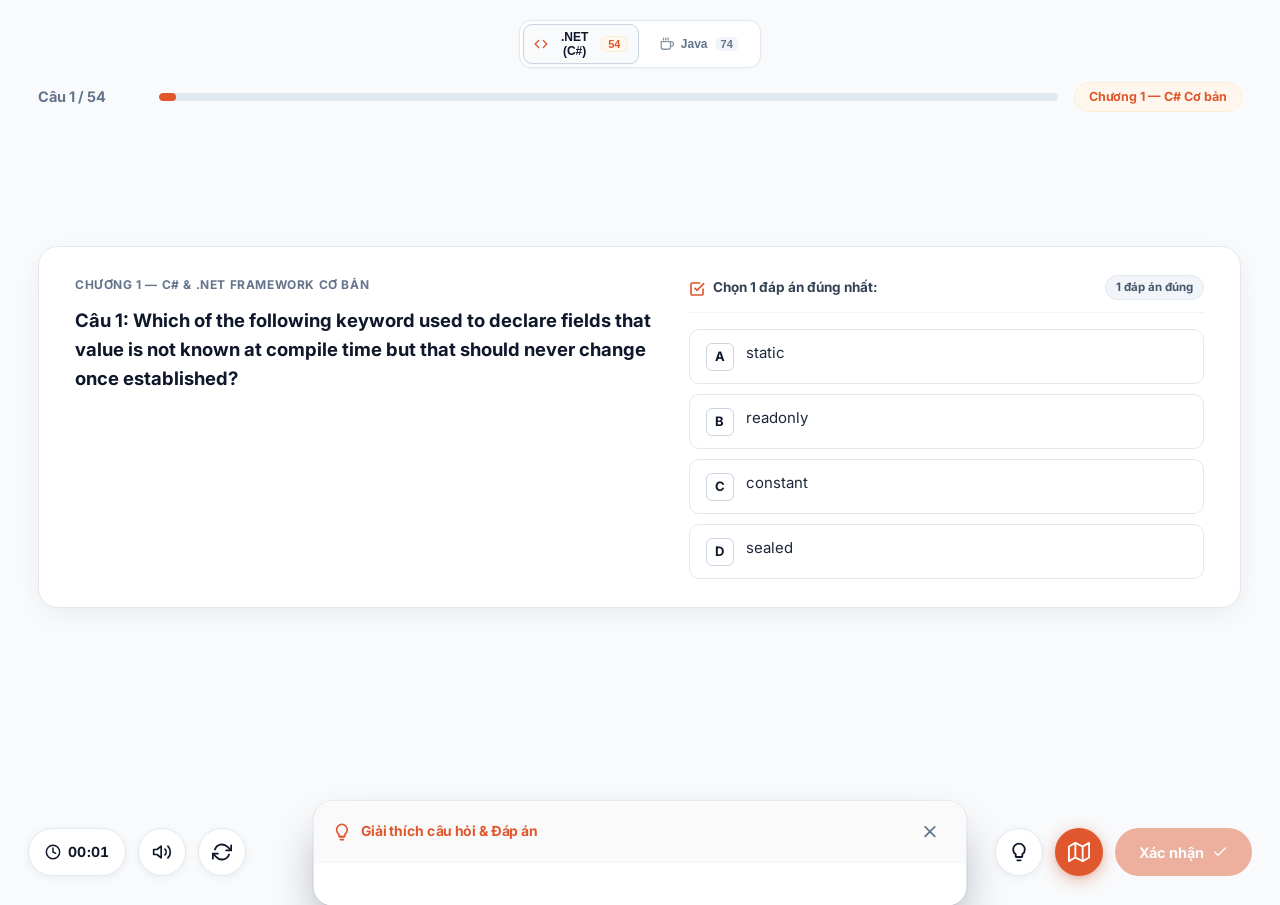
==== commit adc429c3: "fix: clamp hint modal within viewport bounds, add flex scroll and padding to prevent corner clipping" ====
--- a/index.html
+++ b/index.html
@@ -877,8 +877,11 @@
       right: calc(100% + 14px);
       bottom: 0;
       width: 340px;
-      max-height: 420px;
-      overflow: hidden;
+      max-width: calc(100vw - 440px);
+      max-height: min(420px, calc(100vh - 120px));
+      overflow-y: auto;
+      overflow-x: hidden;
+      overscroll-behavior: contain;
       background: #FFFFFF;
       border: 1px solid #E2E8F0;
       border-radius: 16px;
@@ -1682,14 +1685,17 @@
 
   
     /* ==========================================================================
-       Explanation Modal (Clean Theory & Analysis Popup)
+       Explanation Modal (Clean Theory & Analysis Popup - Fully Responsive)
        ========================================================================== */
     .explanation-modal-overlay {
       position: fixed;
+      inset: 0;
       top: 0;
       left: 0;
-      width: 100vw;
-      height: 100vh;
+      right: 0;
+      bottom: 0;
+      width: 100%;
+      height: 100%;
       height: 100dvh;
       min-height: 100vh;
       min-height: 100dvh;
@@ -1700,6 +1706,10 @@
       display: flex;
       align-items: center;
       justify-content: center;
+      padding: 20px;
+      box-sizing: border-box;
+      overflow-y: auto;
+      overscroll-behavior: contain;
       opacity: 0;
       pointer-events: none;
       transition: opacity 0.2s cubic-bezier(0.16, 1, 0.3, 1);
@@ -1711,12 +1721,16 @@
     .explanation-modal-card {
       background: #FFFFFF;
       border-radius: 20px;
-      box-shadow: 0 25px 50px -12px rgba(15, 23, 42, 0.35), 0 0 0 1px rgba(0, 0, 0, 0.05);
+      box-shadow: 0 25px 50px -12px rgba(15, 23, 42, 0.45), 0 0 0 1px rgba(0, 0, 0, 0.08);
       display: flex;
       flex-direction: column;
-      width: min(720px, 94vw);
-      max-height: min(85vh, 720px);
+      width: 100%;
+      max-width: 680px;
+      max-height: calc(100dvh - 40px);
+      max-height: calc(100vh - 40px);
       overflow: hidden;
+      box-sizing: border-box;
+      margin: auto;
       transform: scale(0.96) translateY(8px);
       transition: transform 0.22s cubic-bezier(0.16, 1, 0.3, 1);
     }
@@ -1739,18 +1753,22 @@
       color: #E0562D;
       font-weight: 700;
       font-size: 14.5px;
+      overflow: hidden;
+      text-overflow: ellipsis;
+      white-space: nowrap;
     }
     .explanation-modal-close {
       background: transparent;
       border: none;
       cursor: pointer;
       color: #64748B;
-      width: 34px;
-      height: 34px;
+      width: 36px;
+      height: 36px;
       border-radius: 50%;
       display: flex;
       align-items: center;
       justify-content: center;
+      flex-shrink: 0;
       transition: all 0.15s ease;
     }
     .explanation-modal-close:hover {
@@ -1758,7 +1776,11 @@
       color: #0F172A;
     }
     .explanation-modal-body {
+      flex: 1 1 auto;
+      min-height: 0;
       overflow-y: auto;
+      overflow-x: hidden;
+      overscroll-behavior: contain;
       padding: 22px;
       display: flex;
       flex-direction: column;
@@ -1767,6 +1789,20 @@
       color: #0F172A;
       font-size: 14px;
       line-height: 1.65;
+      box-sizing: border-box;
+    }
+    .explanation-modal-body::-webkit-scrollbar {
+      width: 6px;
+    }
+    .explanation-modal-body::-webkit-scrollbar-track {
+      background: transparent;
+    }
+    .explanation-modal-body::-webkit-scrollbar-thumb {
+      background: #CBD5E1;
+      border-radius: 9999px;
+    }
+    .explanation-modal-body::-webkit-scrollbar-thumb:hover {
+      background: #94A3B8;
     }
     .explanation-chapter-tag {
       display: inline-block;
@@ -1779,7 +1815,6 @@
       border: 1px solid #FFEDD5;
       padding: 2px 10px;
       border-radius: 6px;
-      margin-bottom: 8px;
     }
     .explanation-question-title {
       font-size: 15px;
@@ -1787,6 +1822,8 @@
       color: #0F172A;
       line-height: 1.5;
       margin: 0;
+      word-break: break-word;
+      overflow-wrap: break-word;
     }
     .explanation-correct-box {
       background: #F0FDF4;
@@ -1815,6 +1852,7 @@
       font-size: 14px;
       font-weight: 600;
       color: #166534;
+      word-break: break-word;
     }
     .explanation-correct-badge {
       display: inline-flex;
@@ -1852,6 +1890,8 @@
       line-height: 1.7;
       color: #1E293B;
       white-space: pre-wrap;
+      word-break: break-word;
+      overflow-wrap: break-word;
     }
     .explanation-proof-accordion {
       border: 1px solid #E2E8F0;
@@ -1884,7 +1924,7 @@
     .explanation-proof-img {
       max-width: 100%;
       height: auto;
-      max-height: 260px;
+      max-height: min(340px, 40vh);
       object-fit: contain;
       border-radius: 6px;
     }
@@ -1953,6 +1993,18 @@
       border-color: #FFEDD5;
     }
 
+  @media (max-width: 640px) {
+      .explanation-modal-overlay {
+        padding: 10px;
+      }
+      .explanation-modal-card {
+        max-height: calc(100dvh - 20px);
+        border-radius: 16px;
+      }
+      .explanation-modal-body {
+        padding: 16px;
+      }
+    }
   </style>
 </head>
 <body>
@@ -7453,16 +7505,21 @@
         const popRect = mapPopover.getBoundingClientRect();
         const previewHeight = previewCard.offsetHeight || 220;
 
-        // Distance from bottom of mapPopover to the cell's center
-        const cellCenterFromPopBottom = popRect.bottom - (cellRect.top + cellRect.height / 2);
-        let bottomOffset = cellCenterFromPopBottom - (previewHeight / 2);
-
-        // Clamp so it never extends below popover bottom (0px) or above popover top
-        const minBottom = 0;
-        const maxBottom = Math.max(0, popRect.height - previewHeight);
-        bottomOffset = Math.max(minBottom, Math.min(maxBottom, bottomOffset));
-
-        previewCard.style.bottom = `${bottomOffset}px`;
+        // If screen to the left is tight (< 360px), dock preview safely
+        if (popRect.left < 360) {
+          previewCard.style.right = 'auto';
+          previewCard.style.left = '14px';
+          previewCard.style.bottom = '14px';
+        } else {
+          previewCard.style.right = 'calc(100% + 14px)';
+          previewCard.style.left = 'auto';
+          const cellCenterFromPopBottom = popRect.bottom - (cellRect.top + cellRect.height / 2);
+          let bottomOffset = cellCenterFromPopBottom - (previewHeight / 2);
+          const minBottom = 0;
+          const maxBottom = Math.max(0, popRect.height - previewHeight);
+          bottomOffset = Math.max(minBottom, Math.min(maxBottom, bottomOffset));
+          previewCard.style.bottom = `${bottomOffset}px`;
+        }
         previewCard.classList.add('is-visible');
       });
 
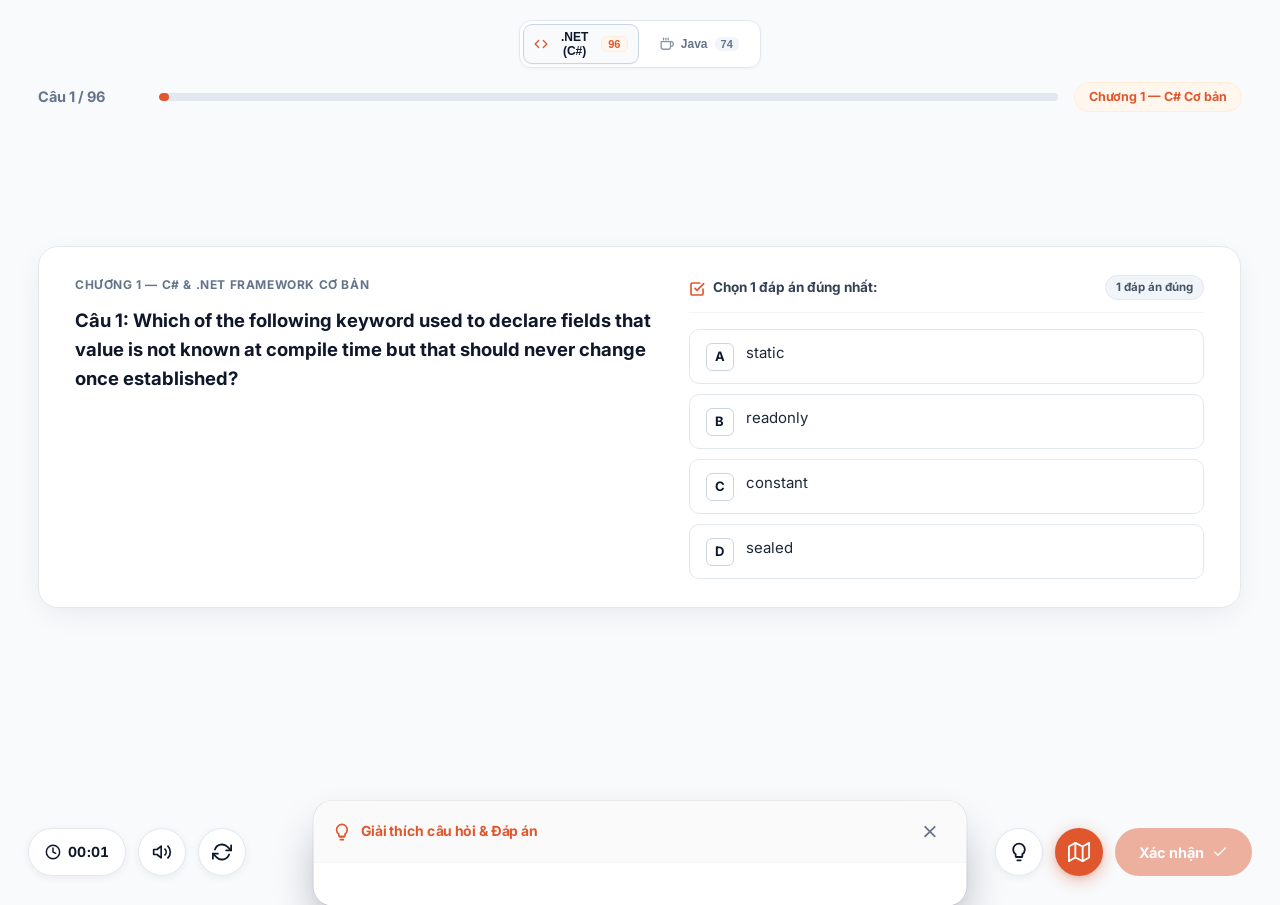
==== commit 7df5f184: "feat: extract and merge 42 new verified .NET questions from docs/DOTNET, group 96 questions sequenti" ====
--- a/index.html
+++ b/index.html
@@ -2019,7 +2019,7 @@
           <polyline points="8 6 2 12 8 18"></polyline>
         </svg>
         <span>.NET (C#)</span>
-        <span class="subject-count-badge">54</span>
+        <span class="subject-count-badge">96</span>
       </button>
       <button type="button" class="subject-pill-btn" id="btn-subject-java" data-subject="java" role="tab" aria-selected="false" title="Luyện thi Java">
         <svg width="14" height="14" viewBox="0 0 24 24" fill="none" stroke="currentColor" stroke-width="2.2" stroke-linecap="round" stroke-linejoin="round" aria-hidden="true">
@@ -4984,441 +4984,849 @@
     "proofImage": "images/proofs_net/net_proof_57.png"
   },
   {
+    "chapter": "Chương 1 — C# & .NET Framework Cơ bản",
+    "chapterTag": "Chương 1 — C# Cơ bản",
+    "title": "Câu 15: What will be the correct statement about memory allocation in the following C# code?",
+    "prompt": "Chọn một phương án đúng nhất:",
+    "code": "class Program {\n    struct book {\n        private string name;\n        private int pages;\n        private double price;\n    }\n    static void Main(string[] args) {\n        book b = new book();\n        System.Console.ReadKey();\n    }\n}",
+    "image": null,
+    "isMultiple": false,
+    "options": [
+      {
+        "label": "A",
+        "text": "Struct book will be allocated on stack"
+      },
+      {
+        "label": "B",
+        "text": "Struct book will be allocated on heap"
+      },
+      {
+        "label": "C",
+        "text": "Struct members cannot have private access modifiers"
+      },
+      {
+        "label": "D",
+        "text": "Compile error because struct must have public members"
+      }
+    ],
+    "correctAnswers": [
+      "A"
+    ],
+    "explanation": "Trong C#, struct là kiểu giá trị (Value Type). Biến cục bộ b của kiểu struct được khai báo bên trong phương thức Main sẽ được phân bổ trực tiếp trên vùng nhớ Stack.",
+    "proofImage": "images/proofs_net/net_proof_b2_06.png",
     "id": 15,
-    "originalId": 15,
-    "chapter": "Chương 2 — Lập trình Hướng đối tượng C#",
-    "chapterTag": "Chương 2 — OOP C#",
-    "title": "Câu 15: Which procedure among the following should be used to implement a 'Has a' or a 'Kind of' relationship between two entities?",
-    "prompt": "Chọn một phương án đúng nhất:",
-    "code": null,
-    "image": null,
-    "isMultiple": false,
-    "options": [
-      {
-        "label": "A",
+    "originalId": 15
+  },
+  {
+    "chapter": "Chương 1 — C# & .NET Framework Cơ bản",
+    "chapterTag": "Chương 1 — C# Cơ bản",
+    "title": "Câu 16: What will be the output of the following C# code?",
+    "prompt": "Chọn một phương án đúng nhất:",
+    "code": "using System;\nnamespace Exam {\n    class Program {\n        enum per { a, b, c }\n        static void Main(string[] args) {\n            per.a = 10;\n            Console.WriteLine(per.b);\n        }\n    }\n}",
+    "image": null,
+    "isMultiple": false,
+    "options": [
+      {
+        "label": "A",
+        "text": "1"
+      },
+      {
+        "label": "B",
+        "text": "0"
+      },
+      {
+        "label": "C",
+        "text": "Compile Error"
+      },
+      {
+        "label": "D",
+        "text": "Runtime Error"
+      }
+    ],
+    "correctAnswers": [
+      "C"
+    ],
+    "explanation": "Các phần tử của enum là các hằng số tĩnh chỉ đọc (constant values) được định nghĩa lúc biên dịch. Dòng code per.a = 10; cố gắng gán lại giá trị cho thành viên enum lúc runtime nên sẽ gây lỗi biên dịch (Compile Error: The left-hand side of an assignment must be a variable, property or indexer).",
+    "proofImage": "images/proofs_net/net_proof_b2_07.png",
+    "id": 16,
+    "originalId": 16
+  },
+  {
+    "chapter": "Chương 1 — C# & .NET Framework Cơ bản",
+    "chapterTag": "Chương 1 — C# Cơ bản",
+    "title": "Câu 17: What will be the output of the following C# code snippet?",
+    "prompt": "Chọn một phương án đúng nhất:",
+    "code": "static void Main(string[] args) {\n    int a = 5, b = 10;\n    if (Convert.ToBoolean(Convert.ToInt32(++a)) && Convert.ToBoolean(Convert.ToInt32(++b))) {\n        System.Console.WriteLine(a + \"\\n\" + b);\n    } else {\n        System.Console.WriteLine(\"C#\");\n    }\n}",
+    "image": null,
+    "isMultiple": false,
+    "options": [
+      {
+        "label": "A",
+        "text": "6 10"
+      },
+      {
+        "label": "B",
+        "text": "6 11"
+      },
+      {
+        "label": "C",
+        "text": "5 10"
+      },
+      {
+        "label": "D",
+        "text": "C#"
+      }
+    ],
+    "correctAnswers": [
+      "B"
+    ],
+    "explanation": "Toán tử tiền tố ++a tăng a từ 5 lên 6, chuyển sang số nguyên 6 và boolean là true. Vì là toán tử &&, biểu thức bên phải được tiếp tục thực thi: ++b tăng b từ 10 lên 11 và boolean là true. Cả hai vế đều true nên câu lệnh WriteLine(a + '\\n' + b) thực thi, in ra 6 và 11.",
+    "proofImage": "images/proofs_net/net_proof_b2_18.png",
+    "id": 17,
+    "originalId": 17
+  },
+  {
+    "chapter": "Chương 1 — C# & .NET Framework Cơ bản",
+    "chapterTag": "Chương 1 — C# Cơ bản",
+    "title": "Câu 18: Which conversion statement about Convert.ToInt32() and Int32.Parse() is true?",
+    "prompt": "Chọn một phương án đúng nhất:",
+    "code": "1) Int32.Parse() is only used for strings and throws an exception for null string.\n2) Convert.ToInt32() is used for various data types and returns '0' for null string.",
+    "image": null,
+    "isMultiple": false,
+    "options": [
+      {
+        "label": "A",
+        "text": "None of the mentioned"
+      },
+      {
+        "label": "B",
+        "text": "Only 1 is true"
+      },
+      {
+        "label": "C",
+        "text": "Only 2 is true"
+      },
+      {
+        "label": "D",
+        "text": "Both 1 & 2 are true"
+      }
+    ],
+    "correctAnswers": [
+      "D"
+    ],
+    "explanation": "Int32.Parse(s) chỉ nhận đầu vào là chuỗi và sẽ ném ra ngoại lệ ArgumentNullException nếu s == null. Trong khi đó, Convert.ToInt32(s) xử lý an toàn giá trị null bằng cách trả về số 0. Do đó cả hai nhận định đều chính xác.",
+    "proofImage": "images/proofs_net/net_proof_b2_23.png",
+    "id": 18,
+    "originalId": 18
+  },
+  {
+    "chapter": "Chương 1 — C# & .NET Framework Cơ bản",
+    "chapterTag": "Chương 1 — C# Cơ bản",
+    "title": "Câu 19: Which method in Console enables reading individual inputs directly from the keyboard in a non line-by-line basis?",
+    "prompt": "Chọn một phương án đúng nhất:",
+    "code": null,
+    "image": null,
+    "isMultiple": false,
+    "options": [
+      {
+        "label": "A",
+        "text": "ReadKey()"
+      },
+      {
+        "label": "B",
         "text": "All of the mentioned"
       },
       {
-        "label": "B",
-        "text": "Polymorphism"
-      },
-      {
-        "label": "C",
-        "text": "Templates"
-      },
-      {
-        "label": "D",
-        "text": "Inheritance"
-      }
-    ],
-    "correctAnswers": [
-      "D"
-    ],
-    "explanation": "Trong lập trình hướng đối tượng (OOP), quan hệ 'Is-a' hoặc 'Kind of' (một dạng của) giữa hai thực thể/lớp được hiện thực hóa thông qua cơ chế Kế thừa (Inheritance). Lớp dẫn xuất kế thừa từ lớp cơ sở.",
-    "proofImage": "images/proofs_net/net_proof_01.png"
-  },
-  {
-    "id": 16,
-    "originalId": 16,
-    "chapter": "Chương 2 — Lập trình Hướng đối tượng C#",
-    "chapterTag": "Chương 2 — OOP C#",
-    "title": "Câu 16: Choose the correct alternative that utilizes the indexed property such that a group named class has indexed property which stores or retrieves value to/from an array of numbers?",
-    "prompt": "Chọn một phương án đúng nhất:",
-    "code": null,
-    "image": null,
-    "isMultiple": false,
-    "options": [
-      {
-        "label": "A",
-        "text": "group g = group(); g[3] = 34; Console.WriteLine(g[3]);"
-      },
-      {
-        "label": "B",
-        "text": "group[3] = 34; Console.WriteLine(group[3]);"
-      },
-      {
-        "label": "C",
-        "text": "group g = new group(); Console.WriteLine(g[3]);"
-      },
-      {
-        "label": "D",
-        "text": "Console.WriteLine(group[3]);"
+        "label": "C",
+        "text": "Read()"
+      },
+      {
+        "label": "D",
+        "ReadLine": "ReadLine()"
+      }
+    ],
+    "correctAnswers": [
+      "A"
+    ],
+    "explanation": "Console.ReadKey() thu nhận ngay phím vừa được bấm từ bàn phím mà không cần người dùng phải bấm phím Enter. Trong khi đó, Console.ReadLine() bắt buộc phải đợi nhấn Enter để lấy cả dòng.",
+    "proofImage": "images/proofs_net/net_proof_b2_24.png",
+    "id": 19,
+    "originalId": 19
+  },
+  {
+    "chapter": "Chương 1 — C# & .NET Framework Cơ bản",
+    "chapterTag": "Chương 1 — C# Cơ bản",
+    "title": "Câu 20: You are developing an application that will be run from the command line. Which of the following methods would you use to output text to the command line?",
+    "prompt": "Chọn một phương án đúng nhất:",
+    "code": null,
+    "image": null,
+    "isMultiple": false,
+    "options": [
+      {
+        "label": "A",
+        "text": "File.Read"
+      },
+      {
+        "label": "B",
+        "text": "Console.Read"
+      },
+      {
+        "label": "C",
+        "text": "Console.Write"
+      },
+      {
+        "label": "D",
+        "text": "File.Write"
       }
     ],
     "correctAnswers": [
       "C"
     ],
-    "explanation": "Trong C#, Indexer (chỉ mục) là thành phần thể hiện (instance member), không thể là `static`. Do đó muốn truy xuất indexer `[3]` thì bắt buộc phải khởi tạo đối tượng trước qua `new group()`, sau đó truy cập thông qua biến thể hiện: `group g = new group(); Console.WriteLine(g[3]);`.",
-    "proofImage": "images/proofs_net/net_proof_06.png"
-  },
-  {
-    "id": 17,
-    "originalId": 17,
-    "chapter": "Chương 2 — Lập trình Hướng đối tượng C#",
-    "chapterTag": "Chương 2 — OOP C#",
-    "title": "Câu 17: You are creating a class named Sphere that inherits from Shape. Shape has an abstract method Area(). How should you define Area() in Sphere?",
-    "prompt": "Chọn một phương án đúng nhất:",
-    "code": null,
-    "image": null,
-    "isMultiple": false,
-    "options": [
-      {
-        "label": "A",
-        "text": "class Sphere : Shape { public override void Area() { /* additional code */ } }"
-      },
-      {
-        "label": "B",
-        "text": "class Sphere : Shape { public new void Area() { /* additional code */ } }"
-      },
-      {
-        "label": "C",
-        "text": "class Sphere : Shape { public virtual void Area() { /* additional code */ } }"
+    "explanation": "Để xuất dữ liệu ra cửa sổ console (dòng lệnh) trong C#, ta sử dụng phương thức Console.Write() (không xuống dòng) hoặc Console.WriteLine() (có xuống dòng).",
+    "proofImage": "images/proofs_net/net_proof_b2_25.png",
+    "id": 20,
+    "originalId": 20
+  },
+  {
+    "chapter": "Chương 1 — C# & .NET Framework Cơ bản",
+    "chapterTag": "Chương 1 — C# Cơ bản",
+    "title": "Câu 21: You are developing a Windows-based application. You add the following appSettings in app.config:\n<configuration>\n  <appSettings>\n    <add key='LogFile' value='c:\\logs\\App.log' />\n  </appSettings>\n</configuration>\nWhat code should you use to access this setting in your program?",
+    "prompt": "Chọn một phương án đúng nhất:",
+    "code": null,
+    "image": null,
+    "isMultiple": false,
+    "options": [
+      {
+        "label": "A",
+        "text": "ConfigurationManager.AppSettings[\"LogFile\"]"
+      },
+      {
+        "label": "B",
+        "text": "WebConfigurationManager.AppSettings[\"LogFile\"]"
+      },
+      {
+        "label": "C",
+        "text": "AppSettings.ConfigurationManager[\"LogFile\"]"
+      },
+      {
+        "label": "D",
+        "text": "ConfigurationSettings.AppSettings[\"LogFile\"]"
       }
     ],
     "correctAnswers": [
       "A"
     ],
-    "explanation": "Khi một lớp con dẫn xuất từ một lớp trừu tượng (abstract class) có phương thức abstract, lớp con bắt buộc phải ghi đè và cài đặt phương thức đó bằng từ khóa `override`.",
-    "proofImage": "images/proofs_net/net_proof_14.png"
-  },
-  {
-    "id": 18,
-    "originalId": 18,
-    "chapter": "Chương 2 — Lập trình Hướng đối tượng C#",
-    "chapterTag": "Chương 2 — OOP C#",
-    "title": "Câu 18: Which of the following cannot be used to declare class member as a virtual?",
-    "prompt": "Chọn một phương án đúng nhất:",
-    "code": null,
-    "image": null,
-    "isMultiple": false,
-    "options": [
-      {
-        "label": "A",
-        "text": "Fields"
-      },
-      {
-        "label": "B",
-        "text": "Methods"
-      },
-      {
-        "label": "C",
-        "text": "Properties"
-      },
-      {
-        "label": "D",
-        "text": "Events"
+    "explanation": "Trong .NET Framework, lớp System.Configuration.ConfigurationManager với thuộc tính AppSettings[\"key\"] là cách tiếp cận chuẩn để đọc các giá trị cấu hình từ phần <appSettings> trong file app.config.",
+    "proofImage": "images/proofs_net/net_proof_b2_29.png",
+    "id": 21,
+    "originalId": 21
+  },
+  {
+    "chapter": "Chương 1 — C# & .NET Framework Cơ bản",
+    "chapterTag": "Chương 1 — C# Cơ bản",
+    "title": "Câu 22: You are developing a Windows-based application that will be deployed by several customers. Customers need to be able to configure application settings such as database location without recompiling. Where should you store these settings in your application?",
+    "prompt": "Chọn một phương án đúng nhất:",
+    "code": null,
+    "image": null,
+    "isMultiple": false,
+    "options": [
+      {
+        "label": "A",
+        "text": "Store the settings in an application configuration file (app.config)"
+      },
+      {
+        "label": "B",
+        "text": "Store the settings in a web configuration file (web.config)"
+      },
+      {
+        "label": "C",
+        "text": "Store the settings in an assembly resource file"
+      },
+      {
+        "label": "D",
+        "text": "Store the settings in an external text file hardcoded in bin"
       }
     ],
     "correctAnswers": [
       "A"
     ],
-    "explanation": "Trong C#, từ khóa `virtual` chỉ có thể áp dụng cho các thành phần hành vi như phương thức (Methods), thuộc tính (Properties), sự kiện (Events), và chỉ mục (Indexers). Các trường dữ liệu (Fields) tuyệt đối không thể khai báo là `virtual`.",
-    "proofImage": "images/proofs_net/net_proof_19.png"
-  },
-  {
-    "id": 19,
-    "originalId": 19,
-    "chapter": "Chương 2 — Lập trình Hướng đối tượng C#",
-    "chapterTag": "Chương 2 — OOP C#",
-    "title": "Câu 19: In C# generics, what is the valid order of type parameter constraints for a generic class?",
-    "prompt": "Chọn một phương án đúng nhất:",
-    "code": "public class ClassExam<T> where T : ... {\n    // Code here\n}",
-    "image": null,
-    "isMultiple": false,
-    "options": [
-      {
-        "label": "A",
-        "text": "Iface, class, new()"
-      },
-      {
-        "label": "B",
-        "text": "new(), class, Iface"
-      },
-      {
-        "label": "C",
-        "text": "class, Iface, new()"
-      },
-      {
-        "label": "D",
-        "text": "class, Iface"
-      }
-    ],
-    "correctAnswers": [
-      "C"
-    ],
-    "explanation": "Thứ tự ràng buộc kiểu (type constraints) trong C# bắt buộc: Ràng buộc cơ sở/tham chiếu (`class` hoặc `struct`) phải đứng đầu tiên -> tiếp theo là các Interface (`Iface`) -> và ràng buộc constructor không tham số `new()` luôn phải đứng CUỐI CÙNG.",
-    "proofImage": "images/proofs_net/net_proof_22.png"
-  },
-  {
-    "id": 20,
-    "originalId": 20,
-    "chapter": "Chương 2 — Lập trình Hướng đối tượng C#",
-    "chapterTag": "Chương 2 — OOP C#",
-    "title": "Câu 20: The process of defining two or more methods within the same class that have same name but different parameters list?",
-    "prompt": "Chọn một phương án đúng nhất:",
-    "code": null,
-    "image": null,
-    "isMultiple": false,
-    "options": [
-      {
-        "label": "A",
-        "text": "None of the mentioned"
-      },
-      {
-        "label": "B",
-        "text": "Method overriding"
-      },
-      {
-        "label": "C",
-        "text": "Encapsulation"
-      },
-      {
-        "label": "D",
-        "text": "Method overloading"
-      }
-    ],
-    "correctAnswers": [
-      "D"
-    ],
-    "explanation": "Quá trình định nghĩa nhiều phương thức trong cùng một lớp có cùng tên nhưng khác nhau về danh sách tham số (số lượng, kiểu dữ liệu, thứ tự) được gọi là Nạp chồng phương thức (Method overloading).",
-    "proofImage": "images/proofs_net/net_proof_24.png"
-  },
-  {
-    "id": 21,
-    "originalId": 21,
-    "chapter": "Chương 2 — Lập trình Hướng đối tượng C#",
-    "chapterTag": "Chương 2 — OOP C#",
-    "title": "Câu 21: In an inheritance chain through which of the following, the base class and its components are accessible to the derived class?",
-    "prompt": "Chọn một phương án đúng nhất:",
-    "code": null,
-    "image": null,
-    "isMultiple": false,
-    "options": [
-      {
-        "label": "A",
-        "text": "Scope resolution operator (:)"
-      },
-      {
-        "label": "B",
-        "text": "Dot operator (.)"
-      },
-      {
-        "label": "C",
-        "text": "All of the mentioned"
-      },
-      {
-        "label": "D",
-        "text": "Class visibility modifiers (public, private, protected etc.)"
-      }
-    ],
-    "correctAnswers": [
-      "D"
-    ],
-    "explanation": "Trong chuỗi kế thừa, các thành phần của lớp cơ sở có cho phép lớp con truy cập hay không được kiểm soát bởi các bộ chỉ định khả năng hiển thị (Class visibility modifiers), đặc biệt là `public` và `protected`.",
-    "proofImage": "images/proofs_net/net_proof_26.png"
-  },
-  {
+    "explanation": "Đối với ứng dụng Windows Desktop/Console, file app.config (khi build ra AppName.exe.config) là nơi chuẩn của .NET để lưu các chuỗi kết nối và thiết lập mà người dùng có thể chỉnh sửa trực tiếp dạng XML mà không cần biên dịch lại code.",
+    "proofImage": "images/proofs_net/net_proof_b2_32.png",
     "id": 22,
-    "originalId": 22,
-    "chapter": "Chương 2 — Lập trình Hướng đối tượng C#",
-    "chapterTag": "Chương 2 — OOP C#",
-    "title": "Câu 22: Which among the following is the correct statement: Constructors are used to?",
-    "prompt": "Chọn một phương án đúng nhất:",
-    "code": null,
-    "image": null,
-    "isMultiple": false,
-    "options": [
-      {
-        "label": "A",
-        "text": "none of the mentioned"
-      },
-      {
-        "label": "B",
-        "text": "construct the data members"
-      },
-      {
-        "label": "C",
-        "text": "initialize the objects"
-      }
-    ],
-    "correctAnswers": [
-      "C"
-    ],
-    "explanation": "Mục đích chính của hàm tạo (Constructors) là khởi tạo đối tượng (initialize the objects) và thiết lập trạng thái ban đầu cho các trường dữ liệu của đối tượng khi được cấp phát bộ nhớ.",
-    "proofImage": "images/proofs_net/net_proof_29.png"
-  },
-  {
+    "originalId": 22
+  },
+  {
+    "chapter": "Chương 1 — C# & .NET Framework Cơ bản",
+    "chapterTag": "Chương 1 — C# Cơ bản",
+    "title": "Câu 23: Choose the effective differences between Boxing and Unboxing in C#:",
+    "prompt": "Chọn một phương án đúng nhất:",
+    "code": null,
+    "image": null,
+    "isMultiple": false,
+    "options": [
+      {
+        "label": "A",
+        "text": "Boxing is the process of converting a value type to the reference type (object), and Unboxing is the process of converting a reference type to a value type."
+      },
+      {
+        "label": "B",
+        "text": "In Boxing we need explicit conversion and in Unboxing we need implicit conversion"
+      },
+      {
+        "label": "C",
+        "text": "Both Boxing and Unboxing require implicit conversion"
+      },
+      {
+        "label": "D",
+        "text": "Boxing converts reference type to value type and Unboxing converts value type to reference type"
+      }
+    ],
+    "correctAnswers": [
+      "A"
+    ],
+    "explanation": "Boxing là quá trình chuyển đổi ngầm định (implicit) từ một kiểu giá trị (Value Type) sang kiểu tham chiếu (object). Unboxing là quá trình trích xuất tường minh (explicit cast) từ kiểu tham chiếu về lại kiểu giá trị ban đầu.",
+    "proofImage": "images/proofs_net/net_proof_b2_33.png",
     "id": 23,
-    "originalId": 23,
-    "chapter": "Chương 2 — Lập trình Hướng đối tượng C#",
-    "chapterTag": "Chương 2 — OOP C#",
-    "title": "Câu 23: What will be the output of the following C# code?",
-    "prompt": "Chọn một phương án đúng nhất:",
-    "code": "class maths {\n    int i;\n    public maths(int x) {\n        i = x;\n        System.Console.WriteLine(\"hello\");\n    }\n}\nclass maths1 : maths {\n    public maths1(int x) : base(x) {\n        System.Console.WriteLine(\"bye\");\n    }\n}\nclass Program {\n    static void Main(string[] args) {\n        maths1 m = new maths1(12);\n        System.Console.ReadKey();\n    }\n}",
-    "image": null,
-    "isMultiple": false,
-    "options": [
-      {
-        "label": "A",
-        "text": "hello bye"
-      },
-      {
-        "label": "B",
-        "text": "12 hello"
-      },
-      {
-        "label": "C",
+    "originalId": 23
+  },
+  {
+    "chapter": "Chương 1 — C# & .NET Framework Cơ bản",
+    "chapterTag": "Chương 1 — C# Cơ bản",
+    "title": "Câu 24: What will be the output of the following C# code calculating recursive factorial?",
+    "prompt": "Chọn một phương án đúng nhất:",
+    "code": "class maths {\n    public int fact(int n) {\n        int result;\n        if (n == 1) return 1;\n        result = fact(n - 1) * n;\n        return result;\n    }\n}\nclass Output {\n    static void Main(string[] args) {\n        maths obj = new maths();\n        System.Console.WriteLine(obj.fact(4));\n    }\n}",
+    "image": null,
+    "isMultiple": false,
+    "options": [
+      {
+        "label": "A",
+        "text": "24"
+      },
+      {
+        "label": "B",
+        "text": "12"
+      },
+      {
+        "label": "C",
+        "text": "6"
+      },
+      {
+        "label": "D",
+        "text": "4"
+      }
+    ],
+    "correctAnswers": [
+      "A"
+    ],
+    "explanation": "Hàm đệ quy fact(4) tính giai thừa: fact(4) = fact(3) * 4 = fact(2) * 3 * 4 = fact(1) * 2 * 3 * 4 = 1 * 2 * 3 * 4 = 24.",
+    "proofImage": "images/proofs_net/net_proof_b2_42.png",
+    "id": 24,
+    "originalId": 24
+  },
+  {
+    "chapter": "Chương 1 — C# & .NET Framework Cơ bản",
+    "chapterTag": "Chương 1 — C# Cơ bản",
+    "title": "Câu 25: What will be the output of the following C# code comparing string objects?",
+    "prompt": "Chọn một phương án đúng nhất:",
+    "code": "static void Main(string[] args) {\n    string obj = \"hello\";\n    string obj1 = \"world\";\n    string obj2 = obj;\n    System.Console.WriteLine(obj.Equals(obj2) + \" \" + obj2.CompareTo(obj));\n}",
+    "image": null,
+    "isMultiple": false,
+    "options": [
+      {
+        "label": "A",
+        "text": "True 0"
+      },
+      {
+        "label": "B",
+        "text": "True True"
+      },
+      {
+        "label": "C",
+        "text": "False 1"
+      },
+      {
+        "label": "D",
+        "text": "False False"
+      }
+    ],
+    "correctAnswers": [
+      "A"
+    ],
+    "explanation": "obj2 tham chiếu đến cùng đối tượng chuỗi với obj. Phương thức Equals() so sánh nội dung hai chuỗi và trả về True. Phương thức CompareTo() so sánh thứ tự bảng chữ cái: khi hai chuỗi bằng nhau, nó trả về số nguyên 0. Kết quả in ra là True 0.",
+    "proofImage": "images/proofs_net/net_proof_b2_53.png",
+    "id": 25,
+    "originalId": 25
+  },
+  {
+    "chapter": "Chương 1 — C# & .NET Framework Cơ bản",
+    "chapterTag": "Chương 1 — C# Cơ bản",
+    "title": "Câu 26: What will be the output of the following C# code snippet converting char array to string?",
+    "prompt": "Chọn một phương án đúng nhất:",
+    "code": "class Program {\n    static void Main(string[] args) {\n        char[] chars = { 'a', 'b', 'c' };\n        string s = new string(chars);\n        Console.WriteLine(s);\n    }\n}",
+    "image": null,
+    "isMultiple": false,
+    "options": [
+      {
+        "label": "A",
+        "text": "abc"
+      },
+      {
+        "label": "B",
+        "text": "a b c"
+      },
+      {
+        "label": "C",
+        "text": "System.Char[]"
+      },
+      {
+        "label": "D",
         "text": "Compile Error"
-      },
-      {
-        "label": "D",
-        "text": "bye 12"
       }
     ],
     "correctAnswers": [
       "A"
     ],
-    "explanation": "Khi khởi tạo đối tượng `new maths1(12)`, constructor của lớp dẫn xuất gọi constructor của lớp cha thông qua `: base(x)`. Constructor của `maths` chạy trước in ra 'hello', sau đó phần thân của `maths1` chạy in ra 'bye'. Kết quả là 'hello bye'.",
-    "proofImage": "images/proofs_net/net_proof_30.png"
-  },
-  {
-    "id": 24,
-    "originalId": 24,
-    "chapter": "Chương 2 — Lập trình Hướng đối tượng C#",
-    "chapterTag": "Chương 2 — OOP C#",
-    "title": "Câu 24: What will be the output of the following C# code?",
-    "prompt": "Chọn một phương án đúng nhất:",
-    "code": "public abstract class A {\n    public int i = 7;\n    public abstract void display();\n}\nclass B : A {\n    public int j;\n    public override void display() {\n        Console.WriteLine(\"{0}, {1}\", i, j);\n    }\n}\nclass Program {\n    static void Main(string[] args) {\n        B obj = new B();\n        A obj1 = new B();\n        obj.j = 1;\n        obj1.i = 8;\n        obj.display();\n        Console.ReadKey();\n    }\n}",
-    "image": null,
-    "isMultiple": false,
-    "options": [
-      {
-        "label": "A",
-        "text": "0, 8"
-      },
-      {
-        "label": "B",
-        "text": "7, 1"
-      },
-      {
-        "label": "C",
-        "text": "1, 7"
-      },
-      {
-        "label": "D",
-        "text": "1, 8"
-      }
-    ],
-    "correctAnswers": [
-      "B"
-    ],
-    "explanation": "`obj` và `obj1` là 2 thực thể độc lập nhau. Gán `obj.j = 1;` chỉ thay đổi trường `j` của `obj`. Gán `obj1.i = 8;` chỉ thay đổi trường `i` của `obj1`. Do đó khi gọi `obj.display()`, trường `obj.i` vẫn giữ giá trị khởi tạo ban đầu từ lớp cha là 7, và `obj.j` là 1. Kết quả in ra là '7, 1'.",
-    "proofImage": "images/proofs_net/net_proof_36.png"
-  },
-  {
-    "id": 25,
-    "originalId": 25,
-    "chapter": "Chương 2 — Lập trình Hướng đối tượng C#",
-    "chapterTag": "Chương 2 — OOP C#",
-    "title": "Câu 25: What will be the output of the following C# code?",
-    "prompt": "Chọn một phương án đúng nhất:",
-    "code": "class sample {\n    public sample() {\n        System.Console.WriteLine(\"This is base class constructor\");\n    }\n}\npublic class sample1 : sample {\n}\nclass Program {\n    static void Main(string[] args) {\n        sample1 obj = new sample1();\n        System.Console.ReadLine();\n    }\n}",
-    "image": null,
-    "isMultiple": false,
-    "options": [
-      {
-        "label": "A",
-        "text": "Code executes successfully prints nothing"
-      },
-      {
-        "label": "B",
-        "text": "This is base class constructor"
-      },
-      {
-        "label": "C",
-        "text": "None of the mentioned"
-      },
-      {
-        "label": "D",
-        "text": "Compile Error"
-      }
-    ],
-    "correctAnswers": [
-      "B"
-    ],
-    "explanation": "Khi một lớp con không định nghĩa constructor, trình biên dịch C# sẽ tự động sinh ra một constructor mặc định không tham số và tự động gọi constructor không tham số của lớp cơ sở (`base()`). Khi gọi `new sample1()`, constructor của `sample` sẽ chạy và in ra 'This is base class constructor'.",
-    "proofImage": "images/proofs_net/net_proof_41.png"
-  },
-  {
+    "explanation": "Hàm dựng new string(char[]) của lớp System.String khởi tạo một đối tượng chuỗi mới từ mảng các ký tự. Mảng {'a', 'b', 'c'} được chuyển đổi thành chuỗi 'abc'.",
+    "proofImage": "images/proofs_net/net_proof_b2_55.png",
     "id": 26,
-    "originalId": 26,
-    "chapter": "Chương 2 — Lập trình Hướng đối tượng C#",
-    "chapterTag": "Chương 2 — OOP C#",
-    "title": "Câu 26: What will be the output of the following C# code?",
-    "prompt": "Chọn một phương án đúng nhất:",
-    "code": "class Program {\n    static void Func(params int[] arr) {\n        for (int i = 0; i < arr.Length; i++) {\n            arr[i] = arr[i] * 5;\n            Console.Write(arr[i] + \" \");\n        }\n    }\n    static void Main(string[] args) {\n        int[] arr = { 1, 2, 3, 4, 5 };\n        Func(arr);\n    }\n}",
-    "image": null,
-    "isMultiple": false,
-    "options": [
-      {
-        "label": "A",
-        "text": "5 25 125 625 3125"
-      },
-      {
-        "label": "B",
-        "text": "6 12 18 24 30"
-      },
-      {
-        "label": "C",
-        "text": "1 2 3 4 5"
-      },
-      {
-        "label": "D",
-        "text": "5 10 15 20 25"
-      }
-    ],
-    "correctAnswers": [
-      "D"
-    ],
-    "explanation": "Mảng arr gồm các phần tử { 1, 2, 3, 4, 5 }. Trong vòng lặp của hàm Func, từng phần tử được nhân với 5: 1*5=5, 2*5=10, 3*5=15, 4*5=20, 5*5=25 và in ra lần lượt với dấu cách. Kết quả in ra là '5 10 15 20 25'.",
-    "proofImage": "images/proofs_net/net_proof_45.png"
+    "originalId": 26
   },
   {
     "id": 27,
     "originalId": 27,
     "chapter": "Chương 2 — Lập trình Hướng đối tượng C#",
     "chapterTag": "Chương 2 — OOP C#",
-    "title": "Câu 27: Which of the following statements related to constructor is True?",
-    "prompt": "Chọn một phương án đúng nhất:",
-    "code": null,
-    "image": null,
-    "isMultiple": false,
-    "options": [
-      {
-        "label": "A",
-        "text": "An object constructor executes exactly one time, regardless of how many objects of the type are created"
-      },
-      {
-        "label": "B",
-        "text": "A static constructor have an access modifier and can take any parameters"
-      },
-      {
-        "label": "C",
-        "text": "The static constructor executes before any instance-level constructors"
-      }
-    ],
-    "correctAnswers": [
-      "C"
-    ],
-    "explanation": "Hàm tạo tĩnh (static constructor) được gọi tự động để khởi tạo lớp trước khi thể hiện đầu tiên được tạo hoặc bất kỳ thành viên tĩnh nào được tham chiếu. Do đó, static constructor luôn thực thi trước bất kỳ constructor cấp thể hiện (instance-level constructors) nào.",
-    "proofImage": "images/proofs_net/net_proof_49.png"
+    "title": "Câu 27: Which procedure among the following should be used to implement a 'Has a' or a 'Kind of' relationship between two entities?",
+    "prompt": "Chọn một phương án đúng nhất:",
+    "code": null,
+    "image": null,
+    "isMultiple": false,
+    "options": [
+      {
+        "label": "A",
+        "text": "All of the mentioned"
+      },
+      {
+        "label": "B",
+        "text": "Polymorphism"
+      },
+      {
+        "label": "C",
+        "text": "Templates"
+      },
+      {
+        "label": "D",
+        "text": "Inheritance"
+      }
+    ],
+    "correctAnswers": [
+      "D"
+    ],
+    "explanation": "Trong lập trình hướng đối tượng (OOP), quan hệ 'Is-a' hoặc 'Kind of' (một dạng của) giữa hai thực thể/lớp được hiện thực hóa thông qua cơ chế Kế thừa (Inheritance). Lớp dẫn xuất kế thừa từ lớp cơ sở.",
+    "proofImage": "images/proofs_net/net_proof_01.png"
   },
   {
     "id": 28,
     "originalId": 28,
     "chapter": "Chương 2 — Lập trình Hướng đối tượng C#",
     "chapterTag": "Chương 2 — OOP C#",
-    "title": "Câu 28: Which keyword is used to refer baseclass constructor to subclass constructor?",
+    "title": "Câu 28: Choose the correct alternative that utilizes the indexed property such that a group named class has indexed property which stores or retrieves value to/from an array of numbers?",
+    "prompt": "Chọn một phương án đúng nhất:",
+    "code": null,
+    "image": null,
+    "isMultiple": false,
+    "options": [
+      {
+        "label": "A",
+        "text": "group g = group(); g[3] = 34; Console.WriteLine(g[3]);"
+      },
+      {
+        "label": "B",
+        "text": "group[3] = 34; Console.WriteLine(group[3]);"
+      },
+      {
+        "label": "C",
+        "text": "group g = new group(); Console.WriteLine(g[3]);"
+      },
+      {
+        "label": "D",
+        "text": "Console.WriteLine(group[3]);"
+      }
+    ],
+    "correctAnswers": [
+      "C"
+    ],
+    "explanation": "Trong C#, Indexer (chỉ mục) là thành phần thể hiện (instance member), không thể là `static`. Do đó muốn truy xuất indexer `[3]` thì bắt buộc phải khởi tạo đối tượng trước qua `new group()`, sau đó truy cập thông qua biến thể hiện: `group g = new group(); Console.WriteLine(g[3]);`.",
+    "proofImage": "images/proofs_net/net_proof_06.png"
+  },
+  {
+    "id": 29,
+    "originalId": 29,
+    "chapter": "Chương 2 — Lập trình Hướng đối tượng C#",
+    "chapterTag": "Chương 2 — OOP C#",
+    "title": "Câu 29: You are creating a class named Sphere that inherits from Shape. Shape has an abstract method Area(). How should you define Area() in Sphere?",
+    "prompt": "Chọn một phương án đúng nhất:",
+    "code": null,
+    "image": null,
+    "isMultiple": false,
+    "options": [
+      {
+        "label": "A",
+        "text": "class Sphere : Shape { public override void Area() { /* additional code */ } }"
+      },
+      {
+        "label": "B",
+        "text": "class Sphere : Shape { public new void Area() { /* additional code */ } }"
+      },
+      {
+        "label": "C",
+        "text": "class Sphere : Shape { public virtual void Area() { /* additional code */ } }"
+      }
+    ],
+    "correctAnswers": [
+      "A"
+    ],
+    "explanation": "Khi một lớp con dẫn xuất từ một lớp trừu tượng (abstract class) có phương thức abstract, lớp con bắt buộc phải ghi đè và cài đặt phương thức đó bằng từ khóa `override`.",
+    "proofImage": "images/proofs_net/net_proof_14.png"
+  },
+  {
+    "id": 30,
+    "originalId": 30,
+    "chapter": "Chương 2 — Lập trình Hướng đối tượng C#",
+    "chapterTag": "Chương 2 — OOP C#",
+    "title": "Câu 30: Which of the following cannot be used to declare class member as a virtual?",
+    "prompt": "Chọn một phương án đúng nhất:",
+    "code": null,
+    "image": null,
+    "isMultiple": false,
+    "options": [
+      {
+        "label": "A",
+        "text": "Fields"
+      },
+      {
+        "label": "B",
+        "text": "Methods"
+      },
+      {
+        "label": "C",
+        "text": "Properties"
+      },
+      {
+        "label": "D",
+        "text": "Events"
+      }
+    ],
+    "correctAnswers": [
+      "A"
+    ],
+    "explanation": "Trong C#, từ khóa `virtual` chỉ có thể áp dụng cho các thành phần hành vi như phương thức (Methods), thuộc tính (Properties), sự kiện (Events), và chỉ mục (Indexers). Các trường dữ liệu (Fields) tuyệt đối không thể khai báo là `virtual`.",
+    "proofImage": "images/proofs_net/net_proof_19.png"
+  },
+  {
+    "id": 31,
+    "originalId": 31,
+    "chapter": "Chương 2 — Lập trình Hướng đối tượng C#",
+    "chapterTag": "Chương 2 — OOP C#",
+    "title": "Câu 31: In C# generics, what is the valid order of type parameter constraints for a generic class?",
+    "prompt": "Chọn một phương án đúng nhất:",
+    "code": "public class ClassExam<T> where T : ... {\n    // Code here\n}",
+    "image": null,
+    "isMultiple": false,
+    "options": [
+      {
+        "label": "A",
+        "text": "Iface, class, new()"
+      },
+      {
+        "label": "B",
+        "text": "new(), class, Iface"
+      },
+      {
+        "label": "C",
+        "text": "class, Iface, new()"
+      },
+      {
+        "label": "D",
+        "text": "class, Iface"
+      }
+    ],
+    "correctAnswers": [
+      "C"
+    ],
+    "explanation": "Thứ tự ràng buộc kiểu (type constraints) trong C# bắt buộc: Ràng buộc cơ sở/tham chiếu (`class` hoặc `struct`) phải đứng đầu tiên -> tiếp theo là các Interface (`Iface`) -> và ràng buộc constructor không tham số `new()` luôn phải đứng CUỐI CÙNG.",
+    "proofImage": "images/proofs_net/net_proof_22.png"
+  },
+  {
+    "id": 32,
+    "originalId": 32,
+    "chapter": "Chương 2 — Lập trình Hướng đối tượng C#",
+    "chapterTag": "Chương 2 — OOP C#",
+    "title": "Câu 32: The process of defining two or more methods within the same class that have same name but different parameters list?",
+    "prompt": "Chọn một phương án đúng nhất:",
+    "code": null,
+    "image": null,
+    "isMultiple": false,
+    "options": [
+      {
+        "label": "A",
+        "text": "None of the mentioned"
+      },
+      {
+        "label": "B",
+        "text": "Method overriding"
+      },
+      {
+        "label": "C",
+        "text": "Encapsulation"
+      },
+      {
+        "label": "D",
+        "text": "Method overloading"
+      }
+    ],
+    "correctAnswers": [
+      "D"
+    ],
+    "explanation": "Quá trình định nghĩa nhiều phương thức trong cùng một lớp có cùng tên nhưng khác nhau về danh sách tham số (số lượng, kiểu dữ liệu, thứ tự) được gọi là Nạp chồng phương thức (Method overloading).",
+    "proofImage": "images/proofs_net/net_proof_24.png"
+  },
+  {
+    "id": 33,
+    "originalId": 33,
+    "chapter": "Chương 2 — Lập trình Hướng đối tượng C#",
+    "chapterTag": "Chương 2 — OOP C#",
+    "title": "Câu 33: In an inheritance chain through which of the following, the base class and its components are accessible to the derived class?",
+    "prompt": "Chọn một phương án đúng nhất:",
+    "code": null,
+    "image": null,
+    "isMultiple": false,
+    "options": [
+      {
+        "label": "A",
+        "text": "Scope resolution operator (:)"
+      },
+      {
+        "label": "B",
+        "text": "Dot operator (.)"
+      },
+      {
+        "label": "C",
+        "text": "All of the mentioned"
+      },
+      {
+        "label": "D",
+        "text": "Class visibility modifiers (public, private, protected etc.)"
+      }
+    ],
+    "correctAnswers": [
+      "D"
+    ],
+    "explanation": "Trong chuỗi kế thừa, các thành phần của lớp cơ sở có cho phép lớp con truy cập hay không được kiểm soát bởi các bộ chỉ định khả năng hiển thị (Class visibility modifiers), đặc biệt là `public` và `protected`.",
+    "proofImage": "images/proofs_net/net_proof_26.png"
+  },
+  {
+    "id": 34,
+    "originalId": 34,
+    "chapter": "Chương 2 — Lập trình Hướng đối tượng C#",
+    "chapterTag": "Chương 2 — OOP C#",
+    "title": "Câu 34: Which among the following is the correct statement: Constructors are used to?",
+    "prompt": "Chọn một phương án đúng nhất:",
+    "code": null,
+    "image": null,
+    "isMultiple": false,
+    "options": [
+      {
+        "label": "A",
+        "text": "none of the mentioned"
+      },
+      {
+        "label": "B",
+        "text": "construct the data members"
+      },
+      {
+        "label": "C",
+        "text": "initialize the objects"
+      }
+    ],
+    "correctAnswers": [
+      "C"
+    ],
+    "explanation": "Mục đích chính của hàm tạo (Constructors) là khởi tạo đối tượng (initialize the objects) và thiết lập trạng thái ban đầu cho các trường dữ liệu của đối tượng khi được cấp phát bộ nhớ.",
+    "proofImage": "images/proofs_net/net_proof_29.png"
+  },
+  {
+    "id": 35,
+    "originalId": 35,
+    "chapter": "Chương 2 — Lập trình Hướng đối tượng C#",
+    "chapterTag": "Chương 2 — OOP C#",
+    "title": "Câu 35: What will be the output of the following C# code?",
+    "prompt": "Chọn một phương án đúng nhất:",
+    "code": "class maths {\n    int i;\n    public maths(int x) {\n        i = x;\n        System.Console.WriteLine(\"hello\");\n    }\n}\nclass maths1 : maths {\n    public maths1(int x) : base(x) {\n        System.Console.WriteLine(\"bye\");\n    }\n}\nclass Program {\n    static void Main(string[] args) {\n        maths1 m = new maths1(12);\n        System.Console.ReadKey();\n    }\n}",
+    "image": null,
+    "isMultiple": false,
+    "options": [
+      {
+        "label": "A",
+        "text": "hello bye"
+      },
+      {
+        "label": "B",
+        "text": "12 hello"
+      },
+      {
+        "label": "C",
+        "text": "Compile Error"
+      },
+      {
+        "label": "D",
+        "text": "bye 12"
+      }
+    ],
+    "correctAnswers": [
+      "A"
+    ],
+    "explanation": "Khi khởi tạo đối tượng `new maths1(12)`, constructor của lớp dẫn xuất gọi constructor của lớp cha thông qua `: base(x)`. Constructor của `maths` chạy trước in ra 'hello', sau đó phần thân của `maths1` chạy in ra 'bye'. Kết quả là 'hello bye'.",
+    "proofImage": "images/proofs_net/net_proof_30.png"
+  },
+  {
+    "id": 36,
+    "originalId": 36,
+    "chapter": "Chương 2 — Lập trình Hướng đối tượng C#",
+    "chapterTag": "Chương 2 — OOP C#",
+    "title": "Câu 36: What will be the output of the following C# code?",
+    "prompt": "Chọn một phương án đúng nhất:",
+    "code": "public abstract class A {\n    public int i = 7;\n    public abstract void display();\n}\nclass B : A {\n    public int j;\n    public override void display() {\n        Console.WriteLine(\"{0}, {1}\", i, j);\n    }\n}\nclass Program {\n    static void Main(string[] args) {\n        B obj = new B();\n        A obj1 = new B();\n        obj.j = 1;\n        obj1.i = 8;\n        obj.display();\n        Console.ReadKey();\n    }\n}",
+    "image": null,
+    "isMultiple": false,
+    "options": [
+      {
+        "label": "A",
+        "text": "0, 8"
+      },
+      {
+        "label": "B",
+        "text": "7, 1"
+      },
+      {
+        "label": "C",
+        "text": "1, 7"
+      },
+      {
+        "label": "D",
+        "text": "1, 8"
+      }
+    ],
+    "correctAnswers": [
+      "B"
+    ],
+    "explanation": "`obj` và `obj1` là 2 thực thể độc lập nhau. Gán `obj.j = 1;` chỉ thay đổi trường `j` của `obj`. Gán `obj1.i = 8;` chỉ thay đổi trường `i` của `obj1`. Do đó khi gọi `obj.display()`, trường `obj.i` vẫn giữ giá trị khởi tạo ban đầu từ lớp cha là 7, và `obj.j` là 1. Kết quả in ra là '7, 1'.",
+    "proofImage": "images/proofs_net/net_proof_36.png"
+  },
+  {
+    "id": 37,
+    "originalId": 37,
+    "chapter": "Chương 2 — Lập trình Hướng đối tượng C#",
+    "chapterTag": "Chương 2 — OOP C#",
+    "title": "Câu 37: What will be the output of the following C# code?",
+    "prompt": "Chọn một phương án đúng nhất:",
+    "code": "class sample {\n    public sample() {\n        System.Console.WriteLine(\"This is base class constructor\");\n    }\n}\npublic class sample1 : sample {\n}\nclass Program {\n    static void Main(string[] args) {\n        sample1 obj = new sample1();\n        System.Console.ReadLine();\n    }\n}",
+    "image": null,
+    "isMultiple": false,
+    "options": [
+      {
+        "label": "A",
+        "text": "Code executes successfully prints nothing"
+      },
+      {
+        "label": "B",
+        "text": "This is base class constructor"
+      },
+      {
+        "label": "C",
+        "text": "None of the mentioned"
+      },
+      {
+        "label": "D",
+        "text": "Compile Error"
+      }
+    ],
+    "correctAnswers": [
+      "B"
+    ],
+    "explanation": "Khi một lớp con không định nghĩa constructor, trình biên dịch C# sẽ tự động sinh ra một constructor mặc định không tham số và tự động gọi constructor không tham số của lớp cơ sở (`base()`). Khi gọi `new sample1()`, constructor của `sample` sẽ chạy và in ra 'This is base class constructor'.",
+    "proofImage": "images/proofs_net/net_proof_41.png"
+  },
+  {
+    "id": 38,
+    "originalId": 38,
+    "chapter": "Chương 2 — Lập trình Hướng đối tượng C#",
+    "chapterTag": "Chương 2 — OOP C#",
+    "title": "Câu 38: What will be the output of the following C# code?",
+    "prompt": "Chọn một phương án đúng nhất:",
+    "code": "class Program {\n    static void Func(params int[] arr) {\n        for (int i = 0; i < arr.Length; i++) {\n            arr[i] = arr[i] * 5;\n            Console.Write(arr[i] + \" \");\n        }\n    }\n    static void Main(string[] args) {\n        int[] arr = { 1, 2, 3, 4, 5 };\n        Func(arr);\n    }\n}",
+    "image": null,
+    "isMultiple": false,
+    "options": [
+      {
+        "label": "A",
+        "text": "5 25 125 625 3125"
+      },
+      {
+        "label": "B",
+        "text": "6 12 18 24 30"
+      },
+      {
+        "label": "C",
+        "text": "1 2 3 4 5"
+      },
+      {
+        "label": "D",
+        "text": "5 10 15 20 25"
+      }
+    ],
+    "correctAnswers": [
+      "D"
+    ],
+    "explanation": "Mảng arr gồm các phần tử { 1, 2, 3, 4, 5 }. Trong vòng lặp của hàm Func, từng phần tử được nhân với 5: 1*5=5, 2*5=10, 3*5=15, 4*5=20, 5*5=25 và in ra lần lượt với dấu cách. Kết quả in ra là '5 10 15 20 25'.",
+    "proofImage": "images/proofs_net/net_proof_45.png"
+  },
+  {
+    "id": 39,
+    "originalId": 39,
+    "chapter": "Chương 2 — Lập trình Hướng đối tượng C#",
+    "chapterTag": "Chương 2 — OOP C#",
+    "title": "Câu 39: Which of the following statements related to constructor is True?",
+    "prompt": "Chọn một phương án đúng nhất:",
+    "code": null,
+    "image": null,
+    "isMultiple": false,
+    "options": [
+      {
+        "label": "A",
+        "text": "An object constructor executes exactly one time, regardless of how many objects of the type are created"
+      },
+      {
+        "label": "B",
+        "text": "A static constructor have an access modifier and can take any parameters"
+      },
+      {
+        "label": "C",
+        "text": "The static constructor executes before any instance-level constructors"
+      }
+    ],
+    "correctAnswers": [
+      "C"
+    ],
+    "explanation": "Hàm tạo tĩnh (static constructor) được gọi tự động để khởi tạo lớp trước khi thể hiện đầu tiên được tạo hoặc bất kỳ thành viên tĩnh nào được tham chiếu. Do đó, static constructor luôn thực thi trước bất kỳ constructor cấp thể hiện (instance-level constructors) nào.",
+    "proofImage": "images/proofs_net/net_proof_49.png"
+  },
+  {
+    "id": 40,
+    "originalId": 40,
+    "chapter": "Chương 2 — Lập trình Hướng đối tượng C#",
+    "chapterTag": "Chương 2 — OOP C#",
+    "title": "Câu 40: Which keyword is used to refer baseclass constructor to subclass constructor?",
     "prompt": "Chọn một phương án đúng nhất:",
     "code": null,
     "image": null,
@@ -5448,11 +5856,351 @@
     "proofImage": "images/proofs_net/net_proof_54.png"
   },
   {
-    "id": 29,
-    "originalId": 29,
+    "chapter": "Chương 2 — Lập trình Hướng đối tượng C#",
+    "chapterTag": "Chương 2 — OOP C#",
+    "title": "Câu 41: What will be the output of the following C# code on single level of inheritance?",
+    "prompt": "Chọn một phương án đúng nhất:",
+    "code": "class sample {\n    public int i = 10;\n    public int j = 20;\n    public void display() {\n        System.Console.WriteLine(\"base method\");\n    }\n}\nclass sample1 : sample {\n    public int k = 30;\n}\nclass Program {\n    static void Main(string[] args) {\n        sample1 obj = new sample1();\n        System.Console.WriteLine(\"{0}, {1}, {2}\", obj.i, obj.j, obj.k);\n        obj.display();\n    }\n}",
+    "image": null,
+    "isMultiple": false,
+    "options": [
+      {
+        "label": "A",
+        "text": "10, 20, 30 \\n base method"
+      },
+      {
+        "label": "B",
+        "text": "0, 0, 30 \\n base method"
+      },
+      {
+        "label": "C",
+        "text": "Compile Error"
+      },
+      {
+        "label": "D",
+        "text": "Runtime Exception"
+      }
+    ],
+    "correctAnswers": [
+      "A"
+    ],
+    "explanation": "Lớp dẫn xuất sample1 kế thừa các trường công khai i = 10, j = 20 và phương thức display() từ lớp cơ sở sample. Khi khởi tạo sample1, các trường này giữ nguyên giá trị đã gán ở lớp cha, do đó in ra 10, 20, 30 và dòng chữ base method.",
+    "proofImage": "images/proofs_net/net_proof_b2_03.png",
+    "id": 41,
+    "originalId": 41
+  },
+  {
+    "chapter": "Chương 2 — Lập trình Hướng đối tượng C#",
+    "chapterTag": "Chương 2 — OOP C#",
+    "title": "Câu 42: What will be the output of the following C# code utilizing an indexer?",
+    "prompt": "Chọn một phương án đúng nhất:",
+    "code": "using System;\nclass student {\n    private int[] scores = new int[3] { 10, 20, 30 };\n    public int this[int index] {\n        get { return scores[index]; }\n        set {\n            if (index >= 0 && index < 3) scores[index] = value;\n            else Console.WriteLine(\"invalid index\");\n        }\n    }\n}\nclass Program {\n    public static void Main(string[] args) {\n        student s = new student();\n        int[] scores1 = new int[3] { 19, 40, 25 };\n        for (int i = 0; i < 3; i++) {\n            if (scores1[i] > s[i]) {\n                Console.WriteLine(\"scores1 had greater value \" + scores1[i]);\n                break;\n            }\n        }\n    }\n}",
+    "image": null,
+    "isMultiple": false,
+    "options": [
+      {
+        "label": "A",
+        "text": "scores1 had greater value 19"
+      },
+      {
+        "label": "B",
+        "text": "scores1 had greater value 40"
+      },
+      {
+        "label": "C",
+        "text": "invalid index"
+      },
+      {
+        "label": "D",
+        "text": "Compile Error"
+      }
+    ],
+    "correctAnswers": [
+      "A"
+    ],
+    "explanation": "Ở vòng lặp đầu tiên i = 0, giá trị scores1[0] là 19, trong khi chỉ mục s[0] trả về 10. Điều kiện 19 > 10 là đúng (true), chương trình in scores1 had greater value 19 và thoát khỏi vòng lặp do lệnh break.",
+    "proofImage": "images/proofs_net/net_proof_b2_13.png",
+    "id": 42,
+    "originalId": 42
+  },
+  {
+    "chapter": "Chương 2 — Lập trình Hướng đối tượng C#",
+    "chapterTag": "Chương 2 — OOP C#",
+    "title": "Câu 43: You are developing code that defines an InitFields method. The method takes two parameters of data type double: length and width. You need to assign the parameters to the corresponding fields of the calling object. Which of the following code segments would you use to define the InitFields method?",
+    "prompt": "Chọn một phương án đúng nhất:",
+    "code": null,
+    "image": null,
+    "isMultiple": false,
+    "options": [
+      {
+        "label": "A",
+        "text": "public void InitFields(double length, double width) { this.length = length; this.width = width; }"
+      },
+      {
+        "label": "B",
+        "text": "public double InitFields(double length, double width) { length = length; width = width; }"
+      },
+      {
+        "label": "C",
+        "text": "public void InitFields(double l, double w) { length = l; width = w; }"
+      },
+      {
+        "label": "D",
+        "text": "public void InitFields(double length) { this.length = length; }"
+      }
+    ],
+    "correctAnswers": [
+      "A"
+    ],
+    "explanation": "Khi tên tham số trùng với tên trường của lớp (length, width), từ khóa this bắt buộc phải được sử dụng để phân biệt trường thể hiện của đối tượng hiện tại (this.length) với tham số truyền vào phương thức (length).",
+    "proofImage": "images/proofs_net/net_proof_b2_19.png",
+    "id": 43,
+    "originalId": 43
+  },
+  {
+    "chapter": "Chương 2 — Lập trình Hướng đối tượng C#",
+    "chapterTag": "Chương 2 — OOP C#",
+    "title": "Câu 44: Which of the following is a WRONG statement about run-time polymorphism in C#?",
+    "prompt": "Chọn một phương án đúng nhất:",
+    "code": null,
+    "image": null,
+    "isMultiple": false,
+    "options": [
+      {
+        "label": "A",
+        "text": "The overridden base method should be virtual, abstract or override"
+      },
+      {
+        "label": "B",
+        "text": "Both override method and virtual method must have same access level modifier"
+      },
+      {
+        "label": "C",
+        "text": "An abstract inherited property cannot be overridden in a derived class"
+      },
+      {
+        "label": "D",
+        "text": "An abstract method is implicitly a virtual method"
+      }
+    ],
+    "correctAnswers": [
+      "C"
+    ],
+    "explanation": "Phát biểu C là sai: Một thuộc tính trừu tượng (abstract property) kế thừa từ lớp cơ sở hoàn toàn CÓ THỂ (và bắt buộc phải) được ghi đè (override) trong lớp dẫn xuất không trừu tượng.",
+    "proofImage": "images/proofs_net/net_proof_b2_31.png",
+    "id": 44,
+    "originalId": 44
+  },
+  {
+    "chapter": "Chương 2 — Lập trình Hướng đối tượng C#",
+    "chapterTag": "Chương 2 — OOP C#",
+    "title": "Câu 45: In C#, what keyword is used to create an instance of a class (object)?",
+    "prompt": "Chọn một phương án đúng nhất:",
+    "code": null,
+    "image": null,
+    "isMultiple": false,
+    "options": [
+      {
+        "label": "A",
+        "text": "news"
+      },
+      {
+        "label": "B",
+        "text": "new"
+      },
+      {
+        "label": "C",
+        "text": "object"
+      },
+      {
+        "label": "D",
+        "text": "create"
+      }
+    ],
+    "correctAnswers": [
+      "B"
+    ],
+    "explanation": "Trong C#, toán tử new được sử dụng để khởi tạo đối tượng (cấp phát bộ nhớ trên heap và gọi hàm tạo constructor của lớp).",
+    "proofImage": "images/proofs_net/net_proof_b2_34.png",
+    "id": 45,
+    "originalId": 45
+  },
+  {
+    "chapter": "Chương 2 — Lập trình Hướng đối tượng C#",
+    "chapterTag": "Chương 2 — OOP C#",
+    "title": "Câu 46: Which keyword is used to declare a base class method to allow it to be overridden in a derived class?",
+    "prompt": "Chọn một phương án đúng nhất:",
+    "code": null,
+    "image": null,
+    "isMultiple": false,
+    "options": [
+      {
+        "label": "A",
+        "text": "override"
+      },
+      {
+        "label": "B",
+        "text": "extend"
+      },
+      {
+        "label": "C",
+        "text": "this"
+      },
+      {
+        "label": "D",
+        "text": "virtual"
+      }
+    ],
+    "correctAnswers": [
+      "D"
+    ],
+    "explanation": "Trong C#, phương thức ở lớp cơ sở (base class) bắt buộc phải được khai báo với từ khóa virtual (hoặc abstract) thì lớp dẫn xuất (derived class) mới có thể sử dụng từ khóa override để định nghĩa lại hành vi.",
+    "proofImage": "images/proofs_net/net_proof_b2_36.png",
+    "id": 46,
+    "originalId": 46
+  },
+  {
+    "chapter": "Chương 2 — Lập trình Hướng đối tượng C#",
+    "chapterTag": "Chương 2 — OOP C#",
+    "title": "Câu 47: What will be the output of the following C# code snippet with constructor and destructor?",
+    "prompt": "Chọn một phương án đúng nhất:",
+    "code": "class sample {\n    int i;\n    double k;\n    public sample(int ii, double kk) {\n        i = ii;\n        k = kk;\n        double j = (k) / (i);\n        System.Console.Write(j + \" \");\n    }\n    ~sample() {\n        double j = i - k;\n        System.Console.Write(j);\n    }\n}\nclass Program {\n    static void Main(string[] args) {\n        sample s = new sample(2, 4.0);\n    }\n}",
+    "image": null,
+    "isMultiple": false,
+    "options": [
+      {
+        "label": "A",
+        "text": "2"
+      },
+      {
+        "label": "B",
+        "text": "2 -2"
+      },
+      {
+        "label": "C",
+        "text": "0.5"
+      },
+      {
+        "label": "D",
+        "text": "Compile Error"
+      }
+    ],
+    "correctAnswers": [
+      "A"
+    ],
+    "explanation": "Khi đối tượng s được khởi tạo với tham số (2, 4.0), constructor tính double j = 4.0 / 2 = 2 và in ra 2. Destructor (~sample) chỉ được bộ gom rác Garbage Collector triệu gọi khi thu hồi bộ nhớ, không đảm bảo in đồng bộ ngay trong luồng chính của Main.",
+    "proofImage": "images/proofs_net/net_proof_b2_44.png",
+    "id": 47,
+    "originalId": 47
+  },
+  {
+    "chapter": "Chương 2 — Lập trình Hướng đối tượng C#",
+    "chapterTag": "Chương 2 — OOP C#",
+    "title": "Câu 48: What will be the output of the following C# code with explicit interface implementation?",
+    "prompt": "Chọn một phương án đúng nhất:",
+    "code": "interface IFace1 { int Func(); }\ninterface IFace2 { int Func(); }\nclass ClassExam : IFace1, IFace2 {\n    public int var { get; set; }\n    int IFace1.Func() {\n        this.var = 1;\n        return this.var++;\n    }\n    int IFace2.Func() {\n        this.var = 1;\n        return ++this.var;\n    }\n}\nclass Program {\n    static void Main(string[] args) {\n        ClassExam obj = new ClassExam();\n        int var1 = ((IFace1)obj).Func();\n        int var2 = ((IFace2)obj).Func();\n        System.Console.WriteLine(var1 + \" \" + var2);\n    }\n}",
+    "image": null,
+    "isMultiple": false,
+    "options": [
+      {
+        "label": "A",
+        "text": "1 2"
+      },
+      {
+        "label": "B",
+        "text": "2 2"
+      },
+      {
+        "label": "C",
+        "text": "1 1"
+      },
+      {
+        "label": "D",
+        "text": "Compile Error"
+      }
+    ],
+    "correctAnswers": [
+      "A"
+    ],
+    "explanation": "Với IFace1.Func(), toán tử hậu tố var++ trả về giá trị ban đầu là 1 trước khi tăng. Với IFace2.Func(), toán tử tiền tố ++var tăng var lên trước rồi mới trả về giá trị là 2. Kết quả in ra là 1 2.",
+    "proofImage": "images/proofs_net/net_proof_b2_47.png",
+    "id": 48,
+    "originalId": 48
+  },
+  {
+    "chapter": "Chương 2 — Lập trình Hướng đối tượng C#",
+    "chapterTag": "Chương 2 — OOP C#",
+    "title": "Câu 49: What will be the output of the following C# code demonstrating virtual, override, and new keywords?",
+    "prompt": "Chọn một phương án đúng nhất:",
+    "code": "class baseclass {\n    public virtual void f1() { System.Console.Write(\"base_f1 \"); }\n    public virtual void f2() { System.Console.Write(\"base_f2 \"); }\n    public void f3() { System.Console.Write(\"base_f3 \"); }\n}\nclass derived : baseclass {\n    public override void f1() { System.Console.Write(\"derived_f1 \"); }\n    public new void f2() { System.Console.Write(\"derived_f2 \"); }\n    public new void f3() { System.Console.Write(\"derived_f3 \"); }\n}\nclass Program {\n    static void Main(string[] args) {\n        baseclass b = new derived();\n        b.f1();\n        b.f2();\n        b.f3();\n    }\n}",
+    "image": null,
+    "isMultiple": false,
+    "options": [
+      {
+        "label": "A",
+        "text": "derived_f1 base_f2 base_f3"
+      },
+      {
+        "label": "B",
+        "text": "derived_f1 derived_f2 derived_f3"
+      },
+      {
+        "label": "C",
+        "text": "base_f1 base_f2 base_f3"
+      },
+      {
+        "label": "D",
+        "text": "Compile Error"
+      }
+    ],
+    "correctAnswers": [
+      "A"
+    ],
+    "explanation": "Biến b có kiểu khai báo là baseclass. Với f1(), vì được override nên cơ chế đa hình runtime gọi phiên bản của derived. Với f2() và f3(), lớp con dùng từ khóa new (che giấu phương thức - method hiding) chứ không ghi đè, do đó khi gọi qua con trỏ kiểu baseclass, phiên bản của lớp cha baseclass sẽ được thực thi.",
+    "proofImage": "images/proofs_net/net_proof_b2_50.png",
+    "id": 49,
+    "originalId": 49
+  },
+  {
+    "chapter": "Chương 2 — Lập trình Hướng đối tượng C#",
+    "chapterTag": "Chương 2 — OOP C#",
+    "title": "Câu 50: What will be the output of the following C# code using a generic swap method?",
+    "prompt": "Chọn một phương án đúng nhất:",
+    "code": "using System;\nnamespace Exam {\n    class Program {\n        static void Swap<T>(ref T var_a, ref T var_b) {\n            T temp = var_a;\n            var_a = var_b;\n            var_b = temp;\n        }\n        static void Main(string[] args) {\n            int var_a = 10, var_b = 20;\n            Swap<int>(ref var_a, ref var_b);\n            Console.WriteLine(\"{0} {1}\", var_a, var_b);\n        }\n    }\n}",
+    "image": null,
+    "isMultiple": false,
+    "options": [
+      {
+        "label": "A",
+        "text": "20 10"
+      },
+      {
+        "label": "B",
+        "text": "10 20"
+      },
+      {
+        "label": "C",
+        "text": "0 0"
+      },
+      {
+        "label": "D",
+        "text": "Compile Error"
+      }
+    ],
+    "correctAnswers": [
+      "A"
+    ],
+    "explanation": "Phương thức generic Swap<int> nhận hai tham số truyền theo tham chiếu (ref), hoán đổi giá trị của var_a (10) và var_b (20) thông qua biến trung gian temp. Khi quay lại Main, giá trị của hai biến đã được hoán đổi thành 20 10.",
+    "proofImage": "images/proofs_net/net_proof_b2_56.png",
+    "id": 50,
+    "originalId": 50
+  },
+  {
+    "id": 51,
+    "originalId": 51,
     "chapter": "Chương 3 — Xử lý Ngoại lệ & Collections",
     "chapterTag": "Chương 3 — Ngoại lệ & Collections",
-    "title": "Câu 29: Which of the following is the object oriented way to handle run time errors?",
+    "title": "Câu 51: Which of the following is the object oriented way to handle run time errors?",
     "prompt": "Chọn một phương án đúng nhất:",
     "code": null,
     "image": null,
@@ -5482,11 +6230,11 @@
     "proofImage": "images/proofs_net/net_proof_02.png"
   },
   {
-    "id": 30,
-    "originalId": 30,
+    "id": 52,
+    "originalId": 52,
     "chapter": "Chương 3 — Xử lý Ngoại lệ & Collections",
     "chapterTag": "Chương 3 — Ngoại lệ & Collections",
-    "title": "Câu 30: Which of these exceptions will occur if we try to access the index of an array beyond its length?",
+    "title": "Câu 52: Which of these exceptions will occur if we try to access the index of an array beyond its length?",
     "prompt": "Chọn một phương án đúng nhất:",
     "code": null,
     "image": null,
@@ -5516,11 +6264,11 @@
     "proofImage": "images/proofs_net/net_proof_09.png"
   },
   {
-    "id": 31,
-    "originalId": 31,
+    "id": 53,
+    "originalId": 53,
     "chapter": "Chương 3 — Xử lý Ngoại lệ & Collections",
     "chapterTag": "Chương 3 — Ngoại lệ & Collections",
-    "title": "Câu 31: You are developing a C# Windows application that processes orders. When there is an error in printing the packing list, you need to throw an application-specific exception in your code following the best practices for handling exceptions in .NET Framework. Which of the following classes should you inherit from to create an application-specific exception class?",
+    "title": "Câu 53: You are developing a C# Windows application that processes orders. When there is an error in printing the packing list, you need to throw an application-specific exception in your code following the best practices for handling exceptions in .NET Framework. Which of the following classes should you inherit from to create an application-specific exception class?",
     "prompt": "Chọn một phương án đúng nhất:",
     "code": null,
     "image": null,
@@ -5550,11 +6298,11 @@
     "proofImage": "images/proofs_net/net_proof_40.png"
   },
   {
-    "id": 32,
-    "originalId": 32,
+    "id": 54,
+    "originalId": 54,
     "chapter": "Chương 3 — Xử lý Ngoại lệ & Collections",
     "chapterTag": "Chương 3 — Ngoại lệ & Collections",
-    "title": "Câu 32: Which of these keywords must be used to monitor exceptions?",
+    "title": "Câu 54: Which of these keywords must be used to monitor exceptions?",
     "prompt": "Chọn một phương án đúng nhất:",
     "code": null,
     "image": null,
@@ -5584,11 +6332,11 @@
     "proofImage": "images/proofs_net/net_proof_52.png"
   },
   {
-    "id": 33,
-    "originalId": 33,
+    "id": 55,
+    "originalId": 55,
     "chapter": "Chương 3 — Xử lý Ngoại lệ & Collections",
     "chapterTag": "Chương 3 — Ngoại lệ & Collections",
-    "title": "Câu 33: You are using an ArrayList collection in your program. You want to modify your program to take advantage of type safety and increased performance offered by the generic types. Which of the following generic types should you use to replace ArrayList with in your program?",
+    "title": "Câu 55: You are using an ArrayList collection in your program. You want to modify your program to take advantage of type safety and increased performance offered by the generic types. Which of the following generic types should you use to replace ArrayList with in your program?",
     "prompt": "Chọn một phương án đúng nhất:",
     "code": null,
     "image": null,
@@ -5618,11 +6366,11 @@
     "proofImage": "images/proofs_net/net_proof_53.png"
   },
   {
-    "id": 34,
-    "originalId": 34,
+    "id": 56,
+    "originalId": 56,
     "chapter": "Chương 3 — Xử lý Ngoại lệ & Collections",
     "chapterTag": "Chương 3 — Ngoại lệ & Collections",
-    "title": "Câu 34: Which among the following is NOT an exception?",
+    "title": "Câu 56: Which among the following is NOT an exception?",
     "prompt": "Chọn một phương án đúng nhất:",
     "code": null,
     "image": null,
@@ -5652,11 +6400,147 @@
     "proofImage": "images/proofs_net/net_proof_56.png"
   },
   {
-    "id": 35,
-    "originalId": 35,
+    "chapter": "Chương 3 — Xử lý Ngoại lệ & Collections",
+    "chapterTag": "Chương 3 — Ngoại lệ & Collections",
+    "title": "Câu 57: Which of these keywords are used for the block to handle the exceptions generated by try block?",
+    "prompt": "Chọn một phương án đúng nhất:",
+    "code": null,
+    "image": null,
+    "isMultiple": false,
+    "options": [
+      {
+        "label": "A",
+        "text": "try"
+      },
+      {
+        "label": "B",
+        "text": "catch"
+      },
+      {
+        "label": "C",
+        "text": "check"
+      },
+      {
+        "label": "D",
+        "text": "throw"
+      }
+    ],
+    "correctAnswers": [
+      "B"
+    ],
+    "explanation": "Trong cấu trúc xử lý ngoại lệ của C#, khối catch được sử dụng để bắt và xử lý các ngoại lệ (exception) phát sinh từ khối try. try dùng để bao bọc mã nguồn cần giám sát, còn throw dùng để chủ động ném ra ngoại lệ.",
+    "proofImage": "images/proofs_net/net_proof_b2_02.png",
+    "id": 57,
+    "originalId": 57
+  },
+  {
+    "chapter": "Chương 3 — Xử lý Ngoại lệ & Collections",
+    "chapterTag": "Chương 3 — Ngoại lệ & Collections",
+    "title": "Câu 58: Which of the keywords are used for the block to be examined for exceptions?",
+    "prompt": "Chọn một phương án đúng nhất:",
+    "code": null,
+    "image": null,
+    "isMultiple": false,
+    "options": [
+      {
+        "label": "A",
+        "text": "throw"
+      },
+      {
+        "label": "B",
+        "text": "catch"
+      },
+      {
+        "label": "C",
+        "text": "try"
+      },
+      {
+        "label": "D",
+        "text": "check"
+      }
+    ],
+    "correctAnswers": [
+      "C"
+    ],
+    "explanation": "Khối try dùng để bao bọc đoạn mã cần theo dõi/kiểm tra xem có phát sinh ngoại lệ hay không. Nếu có lỗi xảy ra bên trong khối try, luồng thực thi sẽ lập tức nhảy sang khối catch tương ứng để xử lý.",
+    "proofImage": "images/proofs_net/net_proof_b2_17.png",
+    "id": 58,
+    "originalId": 58
+  },
+  {
+    "chapter": "Chương 3 — Xử lý Ngoại lệ & Collections",
+    "chapterTag": "Chương 3 — Ngoại lệ & Collections",
+    "title": "Câu 59: What derived system namespace exception is thrown when you attempt to read or write to protected or unallocated memory?",
+    "prompt": "Chọn một phương án đúng nhất:",
+    "code": null,
+    "image": null,
+    "isMultiple": false,
+    "options": [
+      {
+        "label": "A",
+        "text": "ArithmeticException"
+      },
+      {
+        "label": "B",
+        "text": "ArgumentException"
+      },
+      {
+        "label": "C",
+        "text": "AccessViolationException"
+      },
+      {
+        "label": "D",
+        "text": "RAMException"
+      }
+    ],
+    "correctAnswers": [
+      "C"
+    ],
+    "explanation": "AccessViolationException xảy ra khi có nỗ lực đọc hoặc ghi vào vùng nhớ được bảo vệ (protected memory) hoặc con trỏ không hợp lệ trong môi trường thực thi.",
+    "proofImage": "images/proofs_net/net_proof_b2_35.png",
+    "id": 59,
+    "originalId": 59
+  },
+  {
+    "chapter": "Chương 3 — Xử lý Ngoại lệ & Collections",
+    "chapterTag": "Chương 3 — Ngoại lệ & Collections",
+    "title": "Câu 60: What will be the output of the following C# code with multiple catch blocks?",
+    "prompt": "Chọn một phương án đúng nhất:",
+    "code": "using System;\nnamespace Exam {\n    class Program {\n        static void Main(string[] args) {\n            try {\n                int var_a = 10;\n                int var_b = 0;\n                int var_c = var_a / var_b;\n            }\n            catch (Exception e) {\n                Console.Write(\"Exception\");\n            }\n            catch (ArithmeticException e1) {\n                Console.Write(\"ArithmeticException\");\n            }\n            Console.ReadKey();\n        }\n    }\n}",
+    "image": null,
+    "isMultiple": false,
+    "options": [
+      {
+        "label": "A",
+        "text": "Compile Error (A previous catch clause already catches all exceptions of this or of a super type)"
+      },
+      {
+        "label": "B",
+        "text": "Exception"
+      },
+      {
+        "label": "C",
+        "text": "ArithmeticException"
+      },
+      {
+        "label": "D",
+        "text": "Runtime Exception"
+      }
+    ],
+    "correctAnswers": [
+      "A"
+    ],
+    "explanation": "Trong C#, khối catch (Exception) bắt mọi ngoại lệ vì Exception là lớp cha của tất cả các ngoại lệ. Việc đặt catch (ArithmeticException) bên dưới catch (Exception) là không hợp lệ và gây lỗi biên dịch (Compile Error: unreachable code / previous catch clause already catches all exceptions).",
+    "proofImage": "images/proofs_net/net_proof_b2_52.png",
+    "id": 60,
+    "originalId": 60
+  },
+  {
+    "id": 61,
+    "originalId": 61,
     "chapter": "Chương 4 — Delegates & Events",
     "chapterTag": "Chương 4 — Delegates & Events",
-    "title": "Câu 35: You are developing a C# program that controls a production line. When an item enters the final step of the process, an event ProcessCompleted is generated. You need to pass value, Frequency, of double data type to all the subscribers of the event. How should you define the event related data in order to accomplish this requirement?",
+    "title": "Câu 61: You are developing a C# program that controls a production line. When an item enters the final step of the process, an event ProcessCompleted is generated. You need to pass value, Frequency, of double data type to all the subscribers of the event. How should you define the event related data in order to accomplish this requirement?",
     "prompt": "Chọn một phương án đúng nhất:",
     "code": null,
     "image": null,
@@ -5686,11 +6570,11 @@
     "proofImage": "images/proofs_net/net_proof_05.png"
   },
   {
-    "id": 36,
-    "originalId": 36,
+    "id": 62,
+    "originalId": 62,
     "chapter": "Chương 4 — Delegates & Events",
     "chapterTag": "Chương 4 — Delegates & Events",
-    "title": "Câu 36: Which the following are important pieces of information of a delegate type?",
+    "title": "Câu 62: Which the following are important pieces of information of a delegate type?",
     "prompt": "Chọn một phương án đúng nhất:",
     "code": "1) The name of the method on which it makes calls.\n2) The arguments (if any) of this method.\n3) The return value of this method must be object type.",
     "image": null,
@@ -5720,11 +6604,11 @@
     "proofImage": "images/proofs_net/net_proof_28.png"
   },
   {
-    "id": 37,
-    "originalId": 37,
+    "id": 63,
+    "originalId": 63,
     "chapter": "Chương 4 — Delegates & Events",
     "chapterTag": "Chương 4 — Delegates & Events",
-    "title": "Câu 37: You are reviewing the code of a C# application that handles an event. Which of the following statements are incorrect about the way events and delegates work in the .NET Framework?",
+    "title": "Câu 63: You are reviewing the code of a C# application that handles an event. Which of the following statements are incorrect about the way events and delegates work in the .NET Framework?",
     "prompt": "Chọn một phương án đúng nhất:",
     "code": null,
     "image": null,
@@ -5754,11 +6638,11 @@
     "proofImage": "images/proofs_net/net_proof_34.png"
   },
   {
-    "id": 38,
-    "originalId": 38,
+    "id": 64,
+    "originalId": 64,
     "chapter": "Chương 4 — Delegates & Events",
     "chapterTag": "Chương 4 — Delegates & Events",
-    "title": "Câu 38: You are writing code to handle events in your program. You define a delegate and variable as shown below. Later in the program, you need to add a method named CalculateArea to the invocation list of the handler variable without affecting any existing event-handling code. Which of the following code lines should you write?",
+    "title": "Câu 64: You are writing code to handle events in your program. You define a delegate and variable as shown below. Later in the program, you need to add a method named CalculateArea to the invocation list of the handler variable without affecting any existing event-handling code. Which of the following code lines should you write?",
     "prompt": "Chọn một phương án đúng nhất:",
     "code": "public delegate void PolygonHandler(Polygon p);\nPolygonHandler handler;",
     "image": null,
@@ -5788,11 +6672,215 @@
     "proofImage": "images/proofs_net/net_proof_37.png"
   },
   {
-    "id": 39,
-    "originalId": 39,
+    "chapter": "Chương 4 — Delegates & Events",
+    "chapterTag": "Chương 4 — Delegates & Events",
+    "title": "Câu 65: You are writing code for a class named Book. The class Book is instantiated by another class named Library. You need to enable communication between the objects of the Book and the Library class when a book is checked-out. Which of the following class elements should you use?",
+    "prompt": "Chọn một phương án đúng nhất:",
+    "code": null,
+    "image": null,
+    "isMultiple": false,
+    "options": [
+      {
+        "label": "A",
+        "text": "method"
+      },
+      {
+        "label": "B",
+        "text": "property"
+      },
+      {
+        "label": "C",
+        "text": "delegate"
+      },
+      {
+        "label": "D",
+        "text": "event"
+      }
+    ],
+    "correctAnswers": [
+      "D"
+    ],
+    "explanation": "Trong kiến trúc hướng sự kiện (Event-driven) của .NET, event là cơ chế chuẩn để một đối tượng (Book - Publisher) thông báo cho các đối tượng khác (Library - Subscriber) khi có một hành động xảy ra (sách được mượn - checked out) mà không làm phát sinh sự phụ thuộc chặt chẽ giữa hai lớp.",
+    "proofImage": "images/proofs_net/net_proof_b2_05.png",
+    "id": 65,
+    "originalId": 65
+  },
+  {
+    "chapter": "Chương 4 — Delegates & Events",
+    "chapterTag": "Chương 4 — Delegates & Events",
+    "title": "Câu 66: Which is the method used to invoke each method maintained by the delegate type in a synchronous manner (wait for it to complete before continuing on its way)?",
+    "prompt": "Chọn một phương án đúng nhất:",
+    "code": null,
+    "image": null,
+    "isMultiple": false,
+    "options": [
+      {
+        "label": "A",
+        "text": "Invoke()"
+      },
+      {
+        "label": "B",
+        "text": "BeginInvoke()"
+      },
+      {
+        "label": "C",
+        "text": "EndInvoke()"
+      },
+      {
+        "label": "D",
+        "text": "SynInvoke()"
+      }
+    ],
+    "correctAnswers": [
+      "A"
+    ],
+    "explanation": "Phương thức Invoke() (hoặc cú pháp gọi trực tiếp del()) thực thi delegate một cách đồng bộ (synchronous), luồng hiện tại sẽ đợi cho đến khi phương thức đích hoàn thành. Ngược lại, BeginInvoke() thực thi bất đồng bộ trên một luồng khác.",
+    "proofImage": "images/proofs_net/net_proof_b2_21.png",
+    "id": 66,
+    "originalId": 66
+  },
+  {
+    "chapter": "Chương 4 — Delegates & Events",
+    "chapterTag": "Chương 4 — Delegates & Events",
+    "title": "Câu 67: Choose the INCORRECT statement about delegates in C#:",
+    "prompt": "Chọn một phương án đúng nhất:",
+    "code": null,
+    "image": null,
+    "isMultiple": false,
+    "options": [
+      {
+        "label": "A",
+        "text": "Delegate cannot be used with events"
+      },
+      {
+        "label": "B",
+        "text": "Delegates are used to invoke methods that have the same signatures"
+      },
+      {
+        "label": "C",
+        "text": "Delegates are reference types"
+      },
+      {
+        "label": "D",
+        "text": "Delegates are type-safe"
+      }
+    ],
+    "correctAnswers": [
+      "A"
+    ],
+    "explanation": "Phát biểu A sai vì event trong C# bắt buộc phải được xây dựng dựa trên nền tảng của delegate (Event là một wrapper bao bọc multicast delegate để hạn chế quyền truy cập chỉ cho phép += và -=).",
+    "proofImage": "images/proofs_net/net_proof_b2_37.png",
+    "id": 67,
+    "originalId": 67
+  },
+  {
+    "chapter": "Chương 4 — Delegates & Events",
+    "chapterTag": "Chương 4 — Delegates & Events",
+    "title": "Câu 68: You are developing a C# class named Order. When an order is changed, you need to fire a Changed event without passing any custom event data to its subscribers. You need to develop a solution that requires the least coding effort. How should you declare the event?",
+    "prompt": "Chọn một phương án đúng nhất:",
+    "code": null,
+    "image": null,
+    "isMultiple": false,
+    "options": [
+      {
+        "label": "A",
+        "text": "public event EventArgs Changed;"
+      },
+      {
+        "label": "B",
+        "text": "public event EventHandler Changed;"
+      },
+      {
+        "label": "C",
+        "text": "public EventHandler event Changed;"
+      },
+      {
+        "label": "D",
+        "text": "public delegate EventHandler Changed;"
+      }
+    ],
+    "correctAnswers": [
+      "B"
+    ],
+    "explanation": ".NET cung cấp sẵn delegate chuẩn System.EventHandler có chữ ký void EventHandler(object sender, EventArgs e). Khi không cần truyền dữ liệu tùy biến, khai báo public event EventHandler Changed; là cách viết ngắn gọn và tuân thủ đúng chuẩn thiết kế của .NET nhất.",
+    "proofImage": "images/proofs_net/net_proof_b2_38.png",
+    "id": 68,
+    "originalId": 68
+  },
+  {
+    "chapter": "Chương 4 — Delegates & Events",
+    "chapterTag": "Chương 4 — Delegates & Events",
+    "title": "Câu 69: What will be the output of the following C# code using delegate assignment?",
+    "prompt": "Chọn một phương án đúng nhất:",
+    "code": "using System;\nnamespace Exam {\n    delegate void Delegate(string str);\n    class Program {\n        static void Func1(string str) { Console.Write(str); }\n        static void Func2(string str) { Console.Write(str); }\n        static void Main(string[] args) {\n            Delegate del = new Delegate(Func1);\n            del(\"1\");\n            del = new Delegate(Func2);\n            del(\"2\");\n            Console.ReadKey();\n        }\n    }\n}",
+    "image": null,
+    "isMultiple": false,
+    "options": [
+      {
+        "label": "A",
+        "text": "12"
+      },
+      {
+        "label": "B",
+        "text": "1"
+      },
+      {
+        "label": "C",
+        "text": "2"
+      },
+      {
+        "label": "D",
+        "text": "11"
+      }
+    ],
+    "correctAnswers": [
+      "A"
+    ],
+    "explanation": "Ban đầu del trỏ tới Func1, gọi del(\"1\") in ra 1. Sau đó del được gán lại đối tượng delegate mới trỏ tới Func2, gọi del(\"2\") in tiếp 2. Kết quả hiển thị nối tiếp là 12.",
+    "proofImage": "images/proofs_net/net_proof_b2_45.png",
+    "id": 69,
+    "originalId": 69
+  },
+  {
+    "chapter": "Chương 4 — Delegates & Events",
+    "chapterTag": "Chương 4 — Delegates & Events",
+    "title": "Câu 70: Which of the following types allows creating a single delegate that can point to numerous methods that will be called in order?",
+    "prompt": "Chọn một phương án đúng nhất:",
+    "code": null,
+    "image": null,
+    "isMultiple": false,
+    "options": [
+      {
+        "label": "A",
+        "text": "MulticastDelegate"
+      },
+      {
+        "label": "B",
+        "text": "Event"
+      },
+      {
+        "label": "C",
+        "text": "Covariance"
+      },
+      {
+        "label": "D",
+        "text": "Inheritance"
+      }
+    ],
+    "correctAnswers": [
+      "A"
+    ],
+    "explanation": "Trong .NET, System.MulticastDelegate là lớp dẫn xuất từ Delegate cho phép duy trì một danh sách gọi (invocation list) chứa nhiều phương thức. Khi delegate được gọi, tất cả các phương thức trong danh sách sẽ được triệu gọi tuần tự.",
+    "proofImage": "images/proofs_net/net_proof_b2_46.png",
+    "id": 70,
+    "originalId": 70
+  },
+  {
+    "id": 71,
+    "originalId": 71,
     "chapter": "Chương 5 — ADO.NET & Cơ sở dữ liệu",
     "chapterTag": "Chương 5 — ADO.NET",
-    "title": "Câu 39: Which of the following is faster and consume lesser memory?",
+    "title": "Câu 71: Which of the following is faster and consume lesser memory?",
     "prompt": "Chọn một phương án đúng nhất:",
     "code": null,
     "image": null,
@@ -5814,11 +6902,11 @@
     "proofImage": "images/proofs_net/net_proof_13.png"
   },
   {
-    "id": 40,
-    "originalId": 40,
+    "id": 72,
+    "originalId": 72,
     "chapter": "Chương 5 — ADO.NET & Cơ sở dữ liệu",
     "chapterTag": "Chương 5 — ADO.NET",
-    "title": "Câu 40: What will happen when executing the following code snippet?",
+    "title": "Câu 72: What will happen when executing the following code snippet?",
     "prompt": "Chọn một phương án đúng nhất:",
     "code": "string query = \"select * from Student\";\nSqlCommand cmd = new SqlCommand(query, cnn);\nSqlDataReader reader;\ncnn.Open();\nreader = cmd.ExecuteNonQuery(); // Notice this line\nwhile (reader.Read()) {\n    for (int i = 0; i < reader.FieldCount; ++i)\n        Console.Write(\"{0} {1}\", reader.GetName(i).Trim(), reader.GetValue(i).ToString().Trim());\n    Console.WriteLine();\n}\ncnn.Close();",
     "image": null,
@@ -5848,11 +6936,11 @@
     "proofImage": "images/proofs_net/net_proof_15.png"
   },
   {
-    "id": 41,
-    "originalId": 41,
+    "id": 73,
+    "originalId": 73,
     "chapter": "Chương 5 — ADO.NET & Cơ sở dữ liệu",
     "chapterTag": "Chương 5 — ADO.NET",
-    "title": "Câu 41: What datatype is returned when calling the ExecuteScalar method of a command object?",
+    "title": "Câu 73: What datatype is returned when calling the ExecuteScalar method of a command object?",
     "prompt": "Chọn một phương án đúng nhất:",
     "code": null,
     "image": null,
@@ -5882,11 +6970,11 @@
     "proofImage": "images/proofs_net/net_proof_17.png"
   },
   {
-    "id": 42,
-    "originalId": 42,
+    "id": 74,
+    "originalId": 74,
     "chapter": "Chương 5 — ADO.NET & Cơ sở dữ liệu",
     "chapterTag": "Chương 5 — ADO.NET",
-    "title": "Câu 42: How do you determine the actual SQL datatype of a SqlParameter (the type expected by the SQL Server)?",
+    "title": "Câu 74: How do you determine the actual SQL datatype of a SqlParameter (the type expected by the SQL Server)?",
     "prompt": "Chọn một phương án đúng nhất:",
     "code": null,
     "image": null,
@@ -5916,11 +7004,11 @@
     "proofImage": "images/proofs_net/net_proof_20.png"
   },
   {
-    "id": 43,
-    "originalId": 43,
+    "id": 75,
+    "originalId": 75,
     "chapter": "Chương 5 — ADO.NET & Cơ sở dữ liệu",
     "chapterTag": "Chương 5 — ADO.NET",
-    "title": "Câu 43: Which type of architecture that DataSet in ADO.NET supports?",
+    "title": "Câu 75: Which type of architecture that DataSet in ADO.NET supports?",
     "prompt": "Chọn một phương án đúng nhất:",
     "code": null,
     "image": null,
@@ -5950,11 +7038,11 @@
     "proofImage": "images/proofs_net/net_proof_21.png"
   },
   {
-    "id": 44,
-    "originalId": 44,
+    "id": 76,
+    "originalId": 76,
     "chapter": "Chương 5 — ADO.NET & Cơ sở dữ liệu",
     "chapterTag": "Chương 5 — ADO.NET",
-    "title": "Câu 44: Which ADO.NET class provide Connected Environment?",
+    "title": "Câu 76: Which ADO.NET class provide Connected Environment?",
     "prompt": "Chọn một phương án đúng nhất:",
     "code": null,
     "image": null,
@@ -5984,11 +7072,11 @@
     "proofImage": "images/proofs_net/net_proof_23.png"
   },
   {
-    "id": 45,
-    "originalId": 45,
+    "id": 77,
+    "originalId": 77,
     "chapter": "Chương 5 — ADO.NET & Cơ sở dữ liệu",
     "chapterTag": "Chương 5 — ADO.NET",
-    "title": "Câu 45: What ADO.NET subcomponent enables the execution of SQL commands against the data store and synchronizes changes between the data set and the data store?",
+    "title": "Câu 77: What ADO.NET subcomponent enables the execution of SQL commands against the data store and synchronizes changes between the data set and the data store?",
     "prompt": "Chọn một phương án đúng nhất:",
     "code": null,
     "image": null,
@@ -6018,11 +7106,11 @@
     "proofImage": "images/proofs_net/net_proof_27.png"
   },
   {
-    "id": 46,
-    "originalId": 46,
+    "id": 78,
+    "originalId": 78,
     "chapter": "Chương 5 — ADO.NET & Cơ sở dữ liệu",
     "chapterTag": "Chương 5 — ADO.NET",
-    "title": "Câu 46: In a SQL Statement while working with SqlCommand returns single value, at that time which method of Command Object will be used?",
+    "title": "Câu 78: In a SQL Statement while working with SqlCommand returns single value, at that time which method of Command Object will be used?",
     "prompt": "Chọn một phương án đúng nhất:",
     "code": null,
     "image": null,
@@ -6052,11 +7140,11 @@
     "proofImage": "images/proofs_net/net_proof_32.png"
   },
   {
-    "id": 47,
-    "originalId": 47,
+    "id": 79,
+    "originalId": 79,
     "chapter": "Chương 5 — ADO.NET & Cơ sở dữ liệu",
     "chapterTag": "Chương 5 — ADO.NET",
-    "title": "Câu 47: You are developing an application that needs to copy data from a SQL Server table to a DataSet. Which of the following methods should you use to copy the data?",
+    "title": "Câu 79: You are developing an application that needs to copy data from a SQL Server table to a DataSet. Which of the following methods should you use to copy the data?",
     "prompt": "Chọn một phương án đúng nhất:",
     "code": null,
     "image": null,
@@ -6086,11 +7174,11 @@
     "proofImage": "images/proofs_net/net_proof_33.png"
   },
   {
-    "id": 48,
-    "originalId": 48,
+    "id": 80,
+    "originalId": 80,
     "chapter": "Chương 5 — ADO.NET & Cơ sở dữ liệu",
     "chapterTag": "Chương 5 — ADO.NET",
-    "title": "Câu 48: What are the steps to create DataTable programmatically?",
+    "title": "Câu 80: What are the steps to create DataTable programmatically?",
     "prompt": "Chọn một phương án đúng nhất:",
     "code": null,
     "image": null,
@@ -6120,11 +7208,11 @@
     "proofImage": "images/proofs_net/net_proof_38.png"
   },
   {
-    "id": 49,
-    "originalId": 49,
+    "id": 81,
+    "originalId": 81,
     "chapter": "Chương 5 — ADO.NET & Cơ sở dữ liệu",
     "chapterTag": "Chương 5 — ADO.NET",
-    "title": "Câu 49: Which Data Provider gives the maximum performance when connect to SQL Server?",
+    "title": "Câu 81: Which Data Provider gives the maximum performance when connect to SQL Server?",
     "prompt": "Chọn một phương án đúng nhất:",
     "code": null,
     "image": null,
@@ -6154,11 +7242,11 @@
     "proofImage": "images/proofs_net/net_proof_39.png"
   },
   {
-    "id": 50,
-    "originalId": 50,
+    "id": 82,
+    "originalId": 82,
     "chapter": "Chương 5 — ADO.NET & Cơ sở dữ liệu",
     "chapterTag": "Chương 5 — ADO.NET",
-    "title": "Câu 50: When would you typically use an Input parameter?",
+    "title": "Câu 82: When would you typically use an Input parameter?",
     "prompt": "Chọn một phương án đúng nhất:",
     "code": null,
     "image": null,
@@ -6188,11 +7276,11 @@
     "proofImage": "images/proofs_net/net_proof_42.png"
   },
   {
-    "id": 51,
-    "originalId": 51,
+    "id": 83,
+    "originalId": 83,
     "chapter": "Chương 5 — ADO.NET & Cơ sở dữ liệu",
     "chapterTag": "Chương 5 — ADO.NET",
-    "title": "Câu 51: On what object would you set the properties to create a primary key for a DataTable?",
+    "title": "Câu 83: On what object would you set the properties to create a primary key for a DataTable?",
     "prompt": "Chọn một phương án đúng nhất:",
     "code": null,
     "image": null,
@@ -6222,11 +7310,11 @@
     "proofImage": "images/proofs_net/net_proof_44.png"
   },
   {
-    "id": 52,
-    "originalId": 52,
+    "id": 84,
+    "originalId": 84,
     "chapter": "Chương 5 — ADO.NET & Cơ sở dữ liệu",
     "chapterTag": "Chương 5 — ADO.NET",
-    "title": "Câu 52: What enables you to connect and interact with any database supported by ADO.NET?",
+    "title": "Câu 84: What enables you to connect and interact with any database supported by ADO.NET?",
     "prompt": "Chọn một phương án đúng nhất:",
     "code": null,
     "image": null,
@@ -6256,11 +7344,11 @@
     "proofImage": "images/proofs_net/net_proof_50.png"
   },
   {
-    "id": 53,
-    "originalId": 53,
+    "id": 85,
+    "originalId": 85,
     "chapter": "Chương 5 — ADO.NET & Cơ sở dữ liệu",
     "chapterTag": "Chương 5 — ADO.NET",
-    "title": "Câu 53: Your C# program needs to return the total number of customers in a SQL Server database. The program will be used several times a day. What is the fastest way to return this information from your program? (Select all answers that apply)",
+    "title": "Câu 85: Your C# program needs to return the total number of customers in a SQL Server database. The program will be used several times a day. What is the fastest way to return this information from your program? (Select all answers that apply)",
     "prompt": "Chọn các phương án đúng:",
     "code": null,
     "image": null,
@@ -6295,11 +7383,351 @@
     "proofImage": "images/proofs_net/net_proof_55.png"
   },
   {
-    "id": 54,
-    "originalId": 54,
+    "chapter": "Chương 5 — ADO.NET & Cơ sở dữ liệu",
+    "chapterTag": "Chương 5 — ADO.NET",
+    "title": "Câu 86: What allows multiple SQL statements to be processed as a group?",
+    "prompt": "Chọn một phương án đúng nhất:",
+    "code": null,
+    "image": null,
+    "isMultiple": false,
+    "options": [
+      {
+        "label": "A",
+        "text": "transaction object"
+      },
+      {
+        "label": "B",
+        "text": "ACID group"
+      },
+      {
+        "label": "C",
+        "text": "SQL team"
+      },
+      {
+        "label": "D",
+        "text": "SQL group"
+      }
+    ],
+    "correctAnswers": [
+      "A"
+    ],
+    "explanation": "Trong ADO.NET, đối tượng Transaction (SqlTransaction) cho phép gom nhiều câu lệnh SQL thành một đơn vị công việc logic nguyên tử (Atomic). Nếu tất cả thành công thì Commit(), nếu có lỗi xảy ra thì Rollback().",
+    "proofImage": "images/proofs_net/net_proof_b2_10.png",
+    "id": 86,
+    "originalId": 86
+  },
+  {
+    "chapter": "Chương 5 — ADO.NET & Cơ sở dữ liệu",
+    "chapterTag": "Chương 5 — ADO.NET",
+    "title": "Câu 87: How do you execute multiple SQL statements using a DataReader?",
+    "prompt": "Chọn một phương án đúng nhất:",
+    "code": null,
+    "image": null,
+    "isMultiple": false,
+    "options": [
+      {
+        "label": "A",
+        "text": "Set the Command.CommandText property to multiple SQL statements delimited by a semicolon"
+      },
+      {
+        "label": "B",
+        "text": "Set the Command.CommandType property to multiple result sets"
+      },
+      {
+        "label": "C",
+        "text": "Call the ExecuteReader method of a single Command object twice"
+      },
+      {
+        "label": "D",
+        "text": "None of the above"
+      }
+    ],
+    "correctAnswers": [
+      "A"
+    ],
+    "explanation": "Để thực thi nhiều câu lệnh SQL trong một lần gọi và đọc tuần tự các kết quả qua DataReader, ta đặt CommandText chứa các câu lệnh phân tách bởi dấu chấm phẩy (ví dụ: SELECT * FROM Customers; SELECT * FROM Orders;) và dùng phương thức reader.NextResult() để chuyển sang tập kết quả kế tiếp.",
+    "proofImage": "images/proofs_net/net_proof_b2_12.png",
+    "id": 87,
+    "originalId": 87
+  },
+  {
+    "chapter": "Chương 5 — ADO.NET & Cơ sở dữ liệu",
+    "chapterTag": "Chương 5 — ADO.NET",
+    "title": "Câu 88: Which of the following is not a .NET Framework data provider?",
+    "prompt": "Chọn một phương án đúng nhất:",
+    "code": null,
+    "image": null,
+    "isMultiple": false,
+    "options": [
+      {
+        "label": "A",
+        "text": "ODBC"
+      },
+      {
+        "label": "B",
+        "text": "XML"
+      },
+      {
+        "label": "C",
+        "text": "SQL Server"
+      },
+      {
+        "label": "D",
+        "text": "Oracle"
+      }
+    ],
+    "correctAnswers": [
+      "B"
+    ],
+    "explanation": "Các .NET Framework Data Provider chuẩn trong ADO.NET gồm có: SQL Server Provider (System.Data.SqlClient), OLE DB Provider (System.Data.OleDb), ODBC Provider (System.Data.Odbc), và Oracle Provider (System.Data.OracleClient). XML là định dạng dữ liệu, không phải Data Provider.",
+    "proofImage": "images/proofs_net/net_proof_b2_14.png",
+    "id": 88,
+    "originalId": 88
+  },
+  {
+    "chapter": "Chương 5 — ADO.NET & Cơ sở dữ liệu",
+    "chapterTag": "Chương 5 — ADO.NET",
+    "title": "Câu 89: Because the DataReader can read only one row at a time, what is it usually used in?",
+    "prompt": "Chọn một phương án đúng nhất:",
+    "code": null,
+    "image": null,
+    "isMultiple": false,
+    "options": [
+      {
+        "label": "A",
+        "text": "service"
+      },
+      {
+        "label": "B",
+        "text": "function"
+      },
+      {
+        "label": "C",
+        "text": "loop"
+      },
+      {
+        "label": "D",
+        "text": "DataAdapter"
+      }
+    ],
+    "correctAnswers": [
+      "C"
+    ],
+    "explanation": "SqlDataReader là con trỏ chỉ tiến (forward-only) và chỉ đọc một dòng tại một thời điểm qua phương thức Read(). Do đó, nó thường xuyên được đặt trong một vòng lặp while (reader.Read()) để duyệt qua từng bản ghi dữ liệu.",
+    "proofImage": "images/proofs_net/net_proof_b2_15.png",
+    "id": 89,
+    "originalId": 89
+  },
+  {
+    "chapter": "Chương 5 — ADO.NET & Cơ sở dữ liệu",
+    "chapterTag": "Chương 5 — ADO.NET",
+    "title": "Câu 90: You are developing a C# program for a bike rental company. Every night, your application needs to read data from a SQL Server database and write it to a flat file. This flat file will be transferred to your supplier. Which of the following classes should you suggest that must have very little impact on the server while maximizing performance?",
+    "prompt": "Chọn một phương án đúng nhất:",
+    "code": null,
+    "image": null,
+    "isMultiple": false,
+    "options": [
+      {
+        "label": "A",
+        "text": "DataSet"
+      },
+      {
+        "label": "B",
+        "text": "OleDbDataReader"
+      },
+      {
+        "label": "C",
+        "text": "DataTable"
+      },
+      {
+        "label": "D",
+        "text": "SqlDataReader"
+      }
+    ],
+    "correctAnswers": [
+      "D"
+    ],
+    "explanation": "SqlDataReader được tối ưu trực tiếp cho SQL Server qua giao thức TDS. Nó hoạt động theo cơ chế luồng chỉ tiến, chỉ đọc (forward-only, read-only), không nạp toàn bộ dữ liệu vào bộ nhớ RAM như DataSet hay DataTable, giúp giảm tối đa tải cho server và đạt tốc độ đọc cao nhất.",
+    "proofImage": "images/proofs_net/net_proof_b2_16.png",
+    "id": 90,
+    "originalId": 90
+  },
+  {
+    "chapter": "Chương 5 — ADO.NET & Cơ sở dữ liệu",
+    "chapterTag": "Chương 5 — ADO.NET",
+    "title": "Câu 91: Choose the correct option about DataReader object in ADO.NET:",
+    "prompt": "Chọn một phương án đúng nhất:",
+    "code": null,
+    "image": null,
+    "isMultiple": false,
+    "options": [
+      {
+        "label": "A",
+        "text": "DataReader is a read-only object"
+      },
+      {
+        "label": "B",
+        "text": "DataReader object is a forward-only object"
+      },
+      {
+        "label": "C",
+        "text": "It provides connection-oriented environment"
+      },
+      {
+        "label": "D",
+        "text": "All of the above"
+      }
+    ],
+    "correctAnswers": [
+      "D"
+    ],
+    "explanation": "DataReader trong ADO.NET là đối tượng hoạt động ở môi trường kết nối trực tiếp (Connected/Connection-oriented), chỉ cho phép đọc dữ liệu (read-only) và chỉ di chuyển con trỏ tiến về phía trước một chiều (forward-only). Do đó cả A, B, C đều đúng.",
+    "proofImage": "images/proofs_net/net_proof_b2_20.png",
+    "id": 91,
+    "originalId": 91
+  },
+  {
+    "chapter": "Chương 5 — ADO.NET & Cơ sở dữ liệu",
+    "chapterTag": "Chương 5 — ADO.NET",
+    "title": "Câu 92: Which of the following method of SqlCommand object is used to execute non-query statements (such as INSERT, UPDATE, DELETE) into the database?",
+    "prompt": "Chọn một phương án đúng nhất:",
+    "code": null,
+    "image": null,
+    "isMultiple": false,
+    "options": [
+      {
+        "label": "A",
+        "text": "UpdateWithoutQuery()"
+      },
+      {
+        "label": "B",
+        "text": "ExecuteUpdateQuery()"
+      },
+      {
+        "label": "C",
+        "text": "ExecuteNonQuery()"
+      },
+      {
+        "label": "D",
+        "text": "ExecuteWithoutQuery()"
+      }
+    ],
+    "correctAnswers": [
+      "C"
+    ],
+    "explanation": "Trong ADO.NET, phương thức ExecuteNonQuery() của đối tượng SqlCommand được dùng để thực thi các câu lệnh DML/DDL như INSERT, UPDATE, DELETE và trả về số dòng bị ảnh hưởng (số bản ghi thay đổi).",
+    "proofImage": "images/proofs_net/net_proof_b2_22.png",
+    "id": 92,
+    "originalId": 92
+  },
+  {
+    "chapter": "Chương 5 — ADO.NET & Cơ sở dữ liệu",
+    "chapterTag": "Chương 5 — ADO.NET",
+    "title": "Câu 93: Which method do you invoke on the DataAdapter control to load data into your generated DataSet?",
+    "prompt": "Chọn một phương án đúng nhất:",
+    "code": null,
+    "image": null,
+    "isMultiple": false,
+    "options": [
+      {
+        "label": "A",
+        "text": "Fill()"
+      },
+      {
+        "label": "B",
+        "text": "ExecuteQuery()"
+      },
+      {
+        "label": "C",
+        "text": "Read()"
+      },
+      {
+        "label": "D",
+        "text": "Load()"
+      }
+    ],
+    "correctAnswers": [
+      "A"
+    ],
+    "explanation": "Phương thức dataAdapter.Fill(dataSet) được dùng để mở kết nối, thực thi câu lệnh SelectCommand, điền dữ liệu trả về vào DataSet hoặc DataTable, và tự động đóng kết nối cơ sở dữ liệu.",
+    "proofImage": "images/proofs_net/net_proof_b2_26.png",
+    "id": 93,
+    "originalId": 93
+  },
+  {
+    "chapter": "Chương 5 — ADO.NET & Cơ sở dữ liệu",
+    "chapterTag": "Chương 5 — ADO.NET",
+    "title": "Câu 94: What is considered an in-memory cache of data, represented as a collection of tables with rows, columns, primary keys, and relationships?",
+    "prompt": "Chọn một phương án đúng nhất:",
+    "code": null,
+    "image": null,
+    "isMultiple": false,
+    "options": [
+      {
+        "label": "A",
+        "text": "DataSet"
+      },
+      {
+        "label": "B",
+        "text": "DiskReader"
+      },
+      {
+        "label": "C",
+        "text": "DataTableCollection"
+      },
+      {
+        "label": "D",
+        "text": "DataProvider"
+      }
+    ],
+    "correctAnswers": [
+      "A"
+    ],
+    "explanation": "DataSet trong ADO.NET là một cơ sở dữ liệu thu nhỏ nằm trên bộ nhớ RAM (in-memory relational store), chứa tập hợp các DataTable, DataRelation, và các ràng buộc toàn vẹn khóa chính, khóa ngoại, hoạt động hoàn toàn độc lập với nguồn dữ liệu gốc (ngắt kết nối - Disconnected).",
+    "proofImage": "images/proofs_net/net_proof_b2_49.png",
+    "id": 94,
+    "originalId": 94
+  },
+  {
+    "chapter": "Chương 5 — ADO.NET & Cơ sở dữ liệu",
+    "chapterTag": "Chương 5 — ADO.NET",
+    "title": "Câu 95: Which of the following object(s) is used to read data from a SQL Server database in ADO.NET?",
+    "prompt": "Chọn một phương án đúng nhất:",
+    "code": null,
+    "image": null,
+    "isMultiple": false,
+    "options": [
+      {
+        "label": "A",
+        "text": "SqlCommandBuilder object"
+      },
+      {
+        "label": "B",
+        "text": "SqlDbConnection object"
+      },
+      {
+        "label": "C",
+        "text": "SqlDataReader object"
+      },
+      {
+        "label": "D",
+        "text": "SqlDataAdapter and DataSet objects"
+      }
+    ],
+    "correctAnswers": [
+      "C"
+    ],
+    "explanation": "Trong ADO.NET, SqlDataReader là đối tượng chuyên trách để đọc dữ liệu chỉ tiến, chỉ đọc từ cơ sở dữ liệu SQL Server với hiệu năng cao nhất.",
+    "proofImage": "images/proofs_net/net_proof_b2_54.png",
+    "id": 95,
+    "originalId": 95
+  },
+  {
+    "id": 96,
+    "originalId": 96,
     "chapter": "Chương 6 — File I/O & Streams",
     "chapterTag": "Chương 6 — File I/O",
-    "title": "Câu 54: You are writing a C# program that needs to perform file operations such as copy, move, or delete. The business logic may require you to perform multiple operations on a file. You need to develop a fast and efficient solution. Which of the following classes should you choose to perform these file operations?",
+    "title": "Câu 96: You are writing a C# program that needs to perform file operations such as copy, move, or delete. The business logic may require you to perform multiple operations on a file. You need to develop a fast and efficient solution. Which of the following classes should you choose to perform these file operations?",
     "prompt": "Chọn một phương án đúng nhất:",
     "code": null,
     "image": null,
@@ -6334,7 +7762,7 @@
       net: {
         id: 'net',
         name: '.NET (C#)',
-        storageKey: 'vit_net_exam_state_v2',
+        storageKey: 'vit_net_exam_state_v3',
         questions: NET_BENCHMARK_QUESTIONS
       },
       java: {
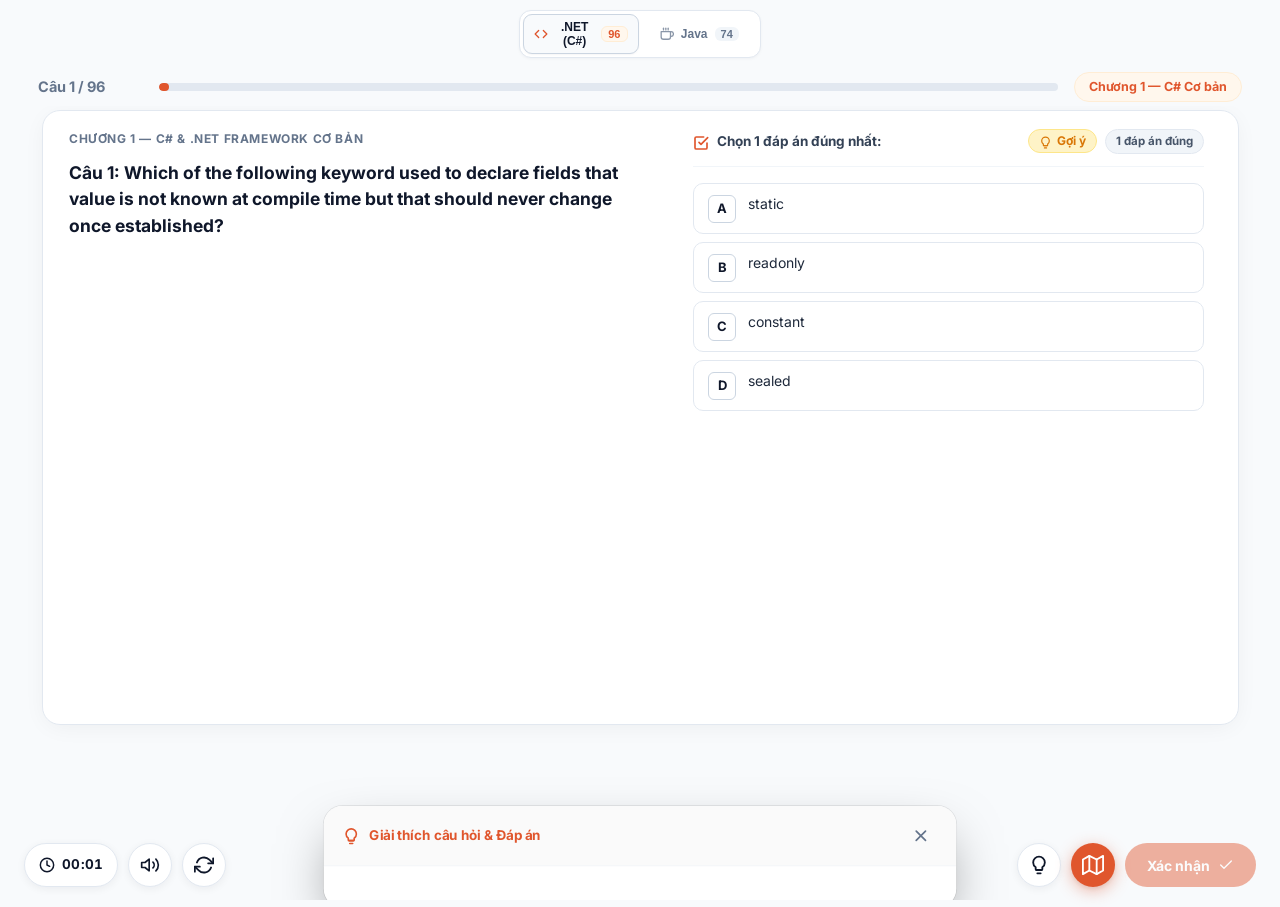
==== commit c11173b1: "feat: fit viewport into single screen without scrolling, center hint popup with backdrop blur" ====
--- a/index.html
+++ b/index.html
@@ -25,15 +25,25 @@
       -webkit-tap-highlight-color: transparent;
     }
 
-    body {
-      font-family: 'Inter', -apple-system, BlinkMacSystemFont, "Segoe UI", Roboto, sans-serif;
+    html, body {
+      height: 100%;
+      height: 100vh;
+      height: 100dvh;
+      max-height: 100dvh;
+      margin: 0;
+      padding: 0;
       background-color: #F8FAFC;
       color: #0F172A;
+      font-family: 'Inter', -apple-system, BlinkMacSystemFont, "Segoe UI", Roboto, sans-serif;
       line-height: 1.6;
-      min-height: 100vh;
-      min-height: 100dvh;
       display: flex;
       flex-direction: column;
+    }
+
+    @media (min-width: 769px) {
+      html, body {
+        overflow: hidden; /* Desktop: Absolutely NO page scrolling; fits 1 single frame */
+      }
     }
 
     /* Fixed Top Progress Header: Centered at top, matching full view width */
@@ -41,9 +51,10 @@
       width: 100%;
       display: flex;
       justify-content: center;
-      padding: 20px 32px 0;
+      padding: 10px 24px 4px;
       flex-shrink: 0;
       z-index: 10;
+      box-sizing: border-box;
     }
 
     /* Progress Tracker: Constant fixed width matching full view card */
@@ -90,19 +101,25 @@
       white-space: nowrap;
     }
 
-    /* Container: Full view across web, consistent width across all questions */
+    /* Container: Fits strictly within remaining viewport height above bottom actions */
     .test-container {
-      width: min(1520px, 94vw);
+      width: min(1560px, 96vw);
       max-width: 100%;
-      margin: auto;
-      padding: 16px 0 65px;
+      margin: 0 auto;
+      flex: 1 1 0;
+      min-height: 0;
+      display: flex;
+      flex-direction: column;
+      padding: 4px 16px 66px; /* 66px clearance prevents bottom actions from covering card corners */
       box-sizing: border-box;
+      position: relative;
+      overflow: hidden;
     }
 
     @keyframes cardTransitionIn {
       0% {
         opacity: 0;
-        transform: translateY(12px) scale(0.99);
+        transform: translateY(8px) scale(0.992);
       }
       100% {
         opacity: 1;
@@ -110,38 +127,76 @@
       }
     }
 
-    /* Question Card: Large full-view presentation, zoom scaled */
+    /* Question Card: Stretches neatly to available height in single frame */
     .question-card {
       background: #FFFFFF;
-      border: 1px solid #E2E8F0;
-      border-radius: 20px;
-      padding: 28px 36px;
-      box-shadow: 0 8px 30px -4px rgba(15, 23, 42, 0.07);
+      border: 1.5px solid #E2E8F0;
+      border-radius: 18px;
+      padding: 18px 26px;
+      box-shadow: 0 4px 24px -4px rgba(15, 23, 42, 0.06);
+      flex: 1 1 0;
+      min-height: 0;
+      height: 100%;
+      display: flex;
+      flex-direction: column;
+      box-sizing: border-box;
+      overflow: hidden;
       margin-bottom: 0;
     }
 
     .question-card.animating-in {
-      animation: cardTransitionIn 0.28s cubic-bezier(0.22, 1, 0.36, 1) forwards;
-    }
-
-    /* 2-Column Horizontal Grid: Generous proportions */
+      animation: cardTransitionIn 0.22s cubic-bezier(0.22, 1, 0.36, 1) forwards;
+    }
+
+    /* 2-Column Horizontal Grid: Stretches full card height */
     .question-grid-layout {
       display: grid;
-      grid-template-columns: minmax(0, 1.12fr) minmax(0, 1fr);
-      gap: 36px;
-      align-items: start;
+      grid-template-columns: minmax(0, 1.15fr) minmax(0, 1fr);
+      gap: 28px;
+      flex: 1 1 0;
+      min-height: 0;
+      height: 100%;
+      align-items: stretch;
     }
 
     .question-left-col {
       display: flex;
       flex-direction: column;
       min-width: 0;
+      height: 100%;
+      max-height: 100%;
+      overflow-y: auto;
+      overscroll-behavior: contain;
+      padding-right: 8px;
     }
 
     .question-right-col {
       display: flex;
       flex-direction: column;
       min-width: 0;
+      height: 100%;
+      max-height: 100%;
+      overflow-y: auto;
+      overscroll-behavior: contain;
+      padding-right: 8px;
+    }
+
+    .question-left-col::-webkit-scrollbar,
+    .question-right-col::-webkit-scrollbar {
+      width: 5px;
+    }
+    .question-left-col::-webkit-scrollbar-track,
+    .question-right-col::-webkit-scrollbar-track {
+      background: transparent;
+    }
+    .question-left-col::-webkit-scrollbar-thumb,
+    .question-right-col::-webkit-scrollbar-thumb {
+      background: #E2E8F0;
+      border-radius: 9999px;
+    }
+    .question-left-col::-webkit-scrollbar-thumb:hover,
+    .question-right-col::-webkit-scrollbar-thumb:hover {
+      background: #CBD5E1;
     }
 
     .question-subject-badge {
@@ -159,11 +214,11 @@
     }
 
     .question-title {
-      font-size: 18.5px;
+      font-size: 17.5px;
       font-weight: 700;
       color: #0F172A;
-      line-height: 1.55;
-      margin-bottom: 14px;
+      line-height: 1.5;
+      margin-bottom: 10px;
       white-space: pre-wrap;
     }
 
@@ -171,17 +226,19 @@
     .code-box {
       background: #F8FAFC;
       border: 1px solid #E2E8F0;
-      border-radius: 12px;
-      padding: 16px 22px;
-      margin: 10px 0 14px;
-      overflow-x: hidden;
+      border-radius: 10px;
+      padding: 12px 16px;
+      margin: 6px 0 10px;
+      max-height: 240px;
+      overflow-y: auto;
+      overflow-x: auto;
     }
 
     .code-box pre {
       margin: 0;
       font-family: 'JetBrains Mono', Consolas, Monaco, monospace;
-      font-size: 14.5px;
-      line-height: 1.6;
+      font-size: 13px;
+      line-height: 1.55;
       color: #0F172A;
       white-space: pre-wrap;
       word-break: break-word;
@@ -190,21 +247,21 @@
 
     /* Image Wrapper */
     .question-image-wrapper {
-      margin: 10px 0 14px;
+      margin: 6px 0 10px;
       border: 1px solid #E2E8F0;
-      border-radius: 12px;
+      border-radius: 10px;
       overflow: hidden;
       background: #F8FAFC;
       display: flex;
       justify-content: center;
       align-items: center;
-      padding: 12px;
-      max-height: 320px;
+      padding: 8px;
+      max-height: 240px;
     }
 
     .question-image {
       max-width: 100%;
-      max-height: 300px;
+      max-height: 220px;
       height: auto;
       width: auto;
       object-fit: contain;
@@ -234,7 +291,8 @@
     .options-list {
       display: flex;
       flex-direction: column;
-      gap: 10px;
+      gap: 8px;
+      flex: 1 1 auto;
     }
 
     .option-row {
@@ -242,15 +300,15 @@
       display: flex;
       align-items: flex-start;
       gap: 12px;
-      padding: 12px 16px;
-      min-height: 48px;
+      padding: 10px 14px;
+      min-height: 44px;
       background: #FFFFFF;
       border: 1.5px solid #E2E8F0;
       border-radius: 10px;
       cursor: pointer;
       user-select: none;
       transition: all 0.2s cubic-bezier(0.34, 1.56, 0.64, 1);
-      font-size: 15px;
+      font-size: 14px;
       color: #1E293B;
       line-height: 1.45;
     }
@@ -424,25 +482,26 @@
     }
 
 
-    /* Floating Action Bar (Fixed Bottom-Right) */
+    /* Floating Action Bar (Fixed Bottom-Right within clear safety zone) */
     .test-actions-bar {
       position: fixed;
-      bottom: 24px;
-      right: 28px;
+      bottom: 12px;
+      right: 24px;
       z-index: 99;
       display: flex;
       align-items: center;
-      gap: 12px;
+      gap: 10px;
+      height: 46px;
     }
 
     .btn-next-question {
       background: #E0562D;
       color: #FFFFFF;
       font-family: 'Inter', sans-serif;
-      font-size: 14.5px;
+      font-size: 14px;
       font-weight: 700;
-      height: 48px;
-      padding: 0 24px;
+      height: 44px;
+      padding: 0 22px;
       border-radius: 9999px;
       border: none;
       cursor: pointer;
@@ -450,7 +509,7 @@
       align-items: center;
       justify-content: center;
       gap: 8px;
-      box-shadow: 0 4px 16px rgba(224, 86, 45, 0.4), 0 2px 4px rgba(0, 0, 0, 0.08);
+      box-shadow: 0 4px 16px rgba(224, 86, 45, 0.35), 0 2px 4px rgba(0, 0, 0, 0.08);
       transition: all 0.2s ease;
       box-sizing: border-box;
     }
@@ -471,8 +530,8 @@
 
     /* Previous Question Button */
     .btn-prev-question {
-      width: 48px;
-      height: 48px;
+      width: 44px;
+      height: 44px;
       border-radius: 50%;
       background: #FFFFFF;
       border: 1.5px solid #E2E8F0;
@@ -502,10 +561,10 @@
       pointer-events: none;
     }
 
-    /* Proof Image Button (Right next to Map button) */
+    /* Proof / Hint Button (Right next to Map button) */
     .btn-proof-image {
-      width: 48px;
-      height: 48px;
+      width: 44px;
+      height: 44px;
       border-radius: 50%;
       background: #FFFFFF;
       border: 1.5px solid #E2E8F0;
@@ -537,8 +596,8 @@
     }
 
     .btn-sound-toggle {
-      width: 48px;
-      height: 48px;
+      width: 44px;
+      height: 44px;
       border-radius: 50%;
       background: #FFFFFF;
       color: #0F172A;
@@ -680,8 +739,8 @@
     }
 
     .btn-map-toggle {
-      width: 48px;
-      height: 48px;
+      width: 44px;
+      height: 44px;
       border-radius: 50%;
       background: #E0562D;
       color: #FFFFFF;
@@ -701,21 +760,22 @@
       box-shadow: 0 6px 20px rgba(224, 86, 45, 0.5);
     }
 
-    /* Secondary Actions Bar (Fixed Bottom-Left) */
+    /* Secondary Actions Bar (Fixed Bottom-Left within clear safety zone) */
     .test-secondary-actions-bar {
       position: fixed;
-      bottom: 24px;
-      left: 28px;
+      bottom: 12px;
+      left: 24px;
       z-index: 99;
       display: flex;
       align-items: center;
-      gap: 12px;
+      gap: 10px;
+      height: 46px;
     }
 
     .btn-reset-toggle,
     .btn-timer-toggle {
-      width: 48px;
-      height: 48px;
+      width: 44px;
+      height: 44px;
       border-radius: 50%;
       background: #FFFFFF;
       color: #0F172A;
@@ -728,7 +788,7 @@
       transition: all 0.2s ease;
       box-sizing: border-box;
       font-family: 'Inter', sans-serif;
-      font-size: 14px;
+      font-size: 13.5px;
       font-weight: 700;
       user-select: none;
       flex-shrink: 0;
@@ -745,9 +805,9 @@
 
     .btn-timer-toggle.is-counting {
       width: auto;
-      min-width: 48px;
-      height: 48px;
-      padding: 0 16px;
+      min-width: 44px;
+      height: 44px;
+      padding: 0 14px;
       border-radius: 9999px;
       gap: 7px;
       background: #FFFFFF;
@@ -1209,7 +1269,7 @@
     .quote-vfx-stage {
       position: fixed;
       left: 50%;
-      bottom: 24px;
+      bottom: 12px;
       transform: translate(-50%, 60px) scale(0.9);
       z-index: 95;
       pointer-events: none;
@@ -1685,7 +1745,7 @@
 
   
     /* ==========================================================================
-       Explanation Modal (Clean Theory & Analysis Popup - Fully Responsive)
+       Explanation & Hint Modal (Strictly Centered Popup, Blur & Dim Backdrop)
        ========================================================================== */
     .explanation-modal-overlay {
       position: fixed;
@@ -1694,44 +1754,41 @@
       left: 0;
       right: 0;
       bottom: 0;
-      width: 100%;
-      height: 100%;
+      width: 100vw;
+      height: 100vh;
       height: 100dvh;
-      min-height: 100vh;
-      min-height: 100dvh;
-      background: rgba(15, 23, 42, 0.65);
-      backdrop-filter: blur(8px);
-      -webkit-backdrop-filter: blur(8px);
-      z-index: 9999;
+      background: rgba(15, 23, 42, 0.72);
+      backdrop-filter: blur(12px);
+      -webkit-backdrop-filter: blur(12px);
+      z-index: 99999;
       display: flex;
       align-items: center;
       justify-content: center;
-      padding: 20px;
+      padding: 24px;
       box-sizing: border-box;
-      overflow-y: auto;
-      overscroll-behavior: contain;
       opacity: 0;
+      visibility: hidden;
       pointer-events: none;
-      transition: opacity 0.2s cubic-bezier(0.16, 1, 0.3, 1);
+      transition: opacity 0.22s cubic-bezier(0.16, 1, 0.3, 1), visibility 0.22s;
     }
     .explanation-modal-overlay.active {
       opacity: 1;
+      visibility: visible;
       pointer-events: auto;
     }
     .explanation-modal-card {
       background: #FFFFFF;
       border-radius: 20px;
-      box-shadow: 0 25px 50px -12px rgba(15, 23, 42, 0.45), 0 0 0 1px rgba(0, 0, 0, 0.08);
+      box-shadow: 0 25px 60px -15px rgba(0, 0, 0, 0.5), 0 0 0 1px rgba(0, 0, 0, 0.08);
       display: flex;
       flex-direction: column;
       width: 100%;
       max-width: 680px;
-      max-height: calc(100dvh - 40px);
-      max-height: calc(100vh - 40px);
+      max-height: min(85vh, 85dvh);
       overflow: hidden;
       box-sizing: border-box;
       margin: auto;
-      transform: scale(0.96) translateY(8px);
+      transform: scale(0.93) translateY(12px);
       transition: transform 0.22s cubic-bezier(0.16, 1, 0.3, 1);
     }
     .explanation-modal-overlay.active .explanation-modal-card {
@@ -1948,6 +2005,33 @@
       align-items: center;
       gap: 8px;
       color: #334155;
+    }
+    /* Card Inline Hint Button */
+    .btn-hint-pill {
+      display: inline-flex;
+      align-items: center;
+      gap: 5px;
+      font-size: 12px;
+      font-weight: 700;
+      color: #D97706;
+      background: #FEF3C7;
+      border: 1px solid #FDE68A;
+      padding: 3px 10px;
+      border-radius: 9999px;
+      cursor: pointer;
+      transition: all 0.15s ease;
+      font-family: inherit;
+      line-height: 1;
+    }
+    .btn-hint-pill:hover {
+      background: #FDE68A;
+      color: #B45309;
+      transform: translateY(-1px);
+      box-shadow: 0 2px 6px rgba(217, 119, 6, 0.25);
+    }
+    .btn-hint-pill svg {
+      color: #D97706;
+      flex-shrink: 0;
     }
     .options-count-badge {
       display: inline-flex;
@@ -2097,8 +2181,8 @@
         </svg>
       </button>
 
-      <!-- Proof Image Button (Sát bên trái nút Map) -->
-      <button type="button" class="btn-proof-image" id="btn-proof-image" title="Xem giải thích chi tiết & đáp án (Phím P)" aria-label="Xem giải thích chi tiết">
+      <!-- Hint / Explanation Button (Sát bên trái nút Map) -->
+      <button type="button" class="btn-proof-image" id="btn-proof-image" title="Gợi ý & Đáp án chi tiết (Phím H / P / K)" aria-label="Gợi ý & Đáp án chi tiết">
         <svg width="20" height="20" viewBox="0 0 24 24" fill="none" stroke="currentColor" stroke-width="2.2" stroke-linecap="round" stroke-linejoin="round">
           <path d="M9 18h6"></path>
           <path d="M10 22h4"></path>
@@ -8566,9 +8650,19 @@
               </svg>
               <span>${escapeHtml(promptText)}</span>
             </div>
-            <span class="options-count-badge ${numCorrect > 1 ? 'is-multi' : ''}">
-              ${numCorrect > 1 ? `${numCorrect} đáp án đúng` : '1 đáp án đúng'}
-            </span>
+            <div style="display: flex; align-items: center; gap: 8px;">
+              <button type="button" class="btn-hint-pill" onclick="openExplanationModal()" title="Xem gợi ý & giải thích chi tiết (Phím H / P / K)">
+                <svg width="13" height="13" viewBox="0 0 24 24" fill="none" stroke="currentColor" stroke-width="2.2" stroke-linecap="round" stroke-linejoin="round">
+                  <path d="M9 18h6"></path>
+                  <path d="M10 22h4"></path>
+                  <path d="M12 2a7 7 0 0 0-7 7c0 2.38 1.19 4.47 3 5.74V17a1 1 0 0 0 1 1h6a1 1 0 0 0 1-1v-2.26c1.81-1.27 3-3.36 3-5.74a7 7 0 0 0-7-7z"></path>
+                </svg>
+                <span>Gợi ý</span>
+              </button>
+              <span class="options-count-badge ${numCorrect > 1 ? 'is-multi' : ''}">
+                ${numCorrect > 1 ? `${numCorrect} đáp án đúng` : '1 đáp án đúng'}
+              </span>
+            </div>
           </div>
       `;
 
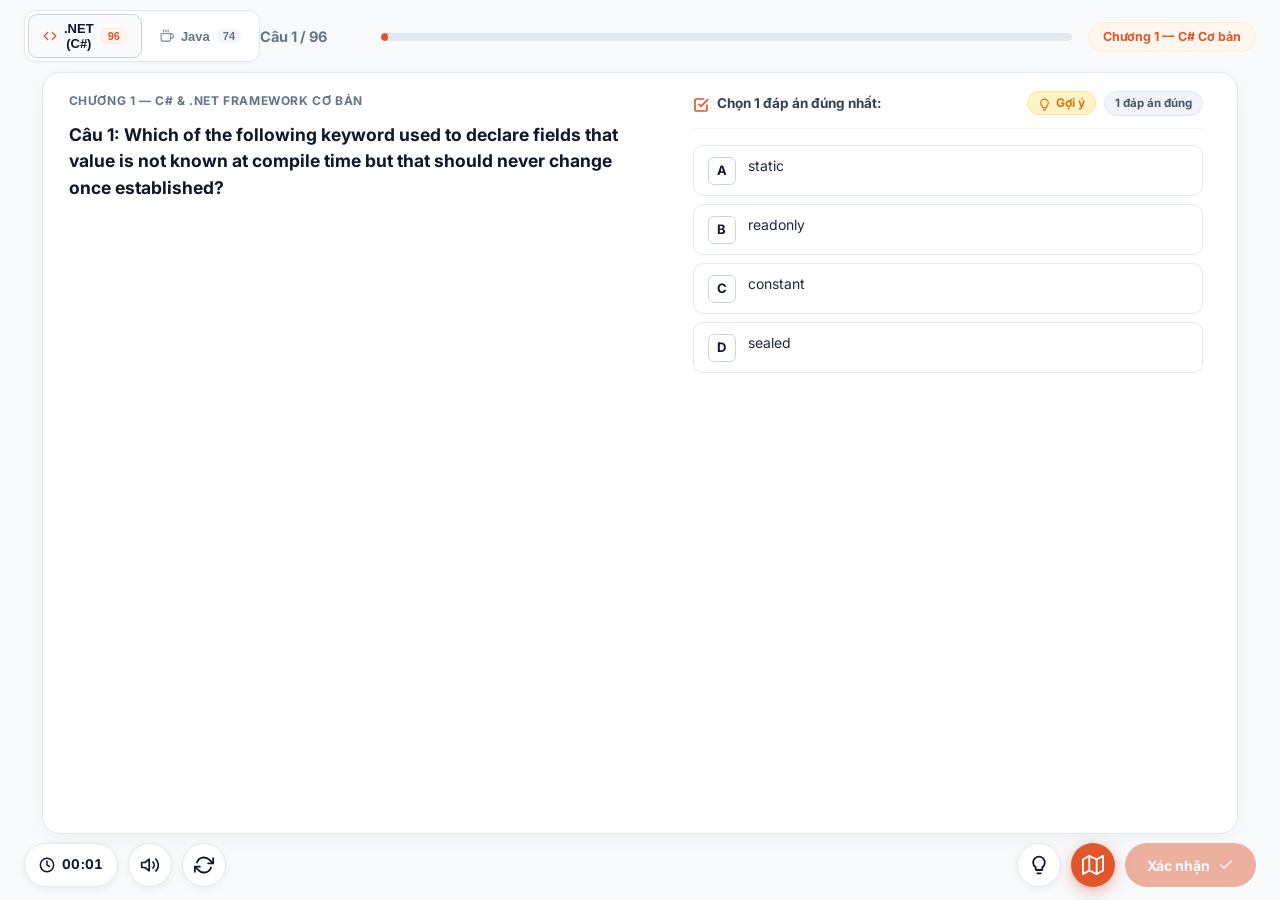
==== commit 990b6a65: "fix: resolve CSS syntax error causing modal placement issue and broken close button" ====
--- a/index.html
+++ b/index.html
@@ -1717,12 +1717,12 @@
       color: #E0562D;
       border: 1px solid #FFEDD5;
     }
-    .top-progress-container {
-      flex-direction: column !important;
-      align-items: center !important;
-      gap: 12px !important;
-    }
     @media (max-width: 640px) {
+      .top-progress-container {
+        flex-direction: column !important;
+        align-items: center !important;
+        gap: 8px !important;
+      }
       .subject-switcher-container {
         width: 100%;
         max-width: 320px;
@@ -1735,64 +1735,58 @@
         font-size: 12px;
       }
     }
-      .subject-pill-btn {
-        flex: 1;
-        justify-content: center;
-        padding: 5px 10px;
-        font-size: 12px;
-      }
-    }
 
   
     /* ==========================================================================
        Explanation & Hint Modal (Strictly Centered Popup, Blur & Dim Backdrop)
        ========================================================================== */
     .explanation-modal-overlay {
-      position: fixed;
-      inset: 0;
-      top: 0;
-      left: 0;
-      right: 0;
-      bottom: 0;
-      width: 100vw;
-      height: 100vh;
-      height: 100dvh;
-      background: rgba(15, 23, 42, 0.72);
-      backdrop-filter: blur(12px);
-      -webkit-backdrop-filter: blur(12px);
-      z-index: 99999;
-      display: flex;
-      align-items: center;
-      justify-content: center;
-      padding: 24px;
-      box-sizing: border-box;
+      position: fixed !important;
+      inset: 0 !important;
+      top: 0 !important;
+      left: 0 !important;
+      right: 0 !important;
+      bottom: 0 !important;
+      width: 100vw !important;
+      height: 100vh !important;
+      height: 100dvh !important;
+      background: rgba(15, 23, 42, 0.72) !important;
+      backdrop-filter: blur(14px) !important;
+      -webkit-backdrop-filter: blur(14px) !important;
+      z-index: 999999 !important;
+      display: none; /* Guaranteed hidden until activated */
+      align-items: center !important;
+      justify-content: center !important;
+      padding: 24px !important;
+      box-sizing: border-box !important;
       opacity: 0;
-      visibility: hidden;
       pointer-events: none;
-      transition: opacity 0.22s cubic-bezier(0.16, 1, 0.3, 1), visibility 0.22s;
+      transition: opacity 0.22s cubic-bezier(0.16, 1, 0.3, 1);
     }
     .explanation-modal-overlay.active {
-      opacity: 1;
-      visibility: visible;
-      pointer-events: auto;
+      display: flex !important;
+      opacity: 1 !important;
+      pointer-events: auto !important;
     }
     .explanation-modal-card {
-      background: #FFFFFF;
-      border-radius: 20px;
-      box-shadow: 0 25px 60px -15px rgba(0, 0, 0, 0.5), 0 0 0 1px rgba(0, 0, 0, 0.08);
-      display: flex;
-      flex-direction: column;
-      width: 100%;
-      max-width: 680px;
-      max-height: min(85vh, 85dvh);
-      overflow: hidden;
-      box-sizing: border-box;
-      margin: auto;
-      transform: scale(0.93) translateY(12px);
+      background: #FFFFFF !important;
+      border-radius: 20px !important;
+      box-shadow: 0 25px 60px -15px rgba(0, 0, 0, 0.5), 0 0 0 1px rgba(0, 0, 0, 0.08) !important;
+      display: flex !important;
+      flex-direction: column !important;
+      width: 100% !important;
+      max-width: 680px !important;
+      max-height: min(85vh, 85dvh) !important;
+      overflow: hidden !important;
+      box-sizing: border-box !important;
+      margin: auto !important;
+      position: relative !important;
+      z-index: 1000000 !important;
+      transform: scale(0.94) translateY(12px);
       transition: transform 0.22s cubic-bezier(0.16, 1, 0.3, 1);
     }
     .explanation-modal-overlay.active .explanation-modal-card {
-      transform: scale(1) translateY(0);
+      transform: scale(1) translateY(0) !important;
     }
     .explanation-modal-header {
       display: flex;
@@ -2251,7 +2245,7 @@
           </svg>
           <span id="explanation-modal-title">Giải thích câu hỏi & Đáp án</span>
         </div>
-        <button type="button" class="explanation-modal-close" id="btn-close-explanation" title="Đóng (Escape / K / H / P)" aria-label="Đóng">
+        <button type="button" class="explanation-modal-close" id="btn-close-explanation" onclick="closeExplanationModal()" title="Đóng (Escape / K / H / P)" aria-label="Đóng">
           <svg width="20" height="20" viewBox="0 0 24 24" fill="none" stroke="currentColor" stroke-width="2.2" stroke-linecap="round" stroke-linejoin="round">
             <line x1="18" y1="6" x2="6" y2="18"></line>
             <line x1="6" y1="6" x2="18" y2="18"></line>
@@ -9197,13 +9191,18 @@
       }
 
       bodyEl.innerHTML = bodyHtml;
+      modal.style.display = 'flex';
+      void modal.offsetWidth;
       modal.classList.add('active');
     }
     window.openExplanationModal = openExplanationModal;
 
     function closeExplanationModal() {
       const modal = document.getElementById('explanation-modal');
-      if (modal) modal.classList.remove('active');
+      if (modal) {
+        modal.classList.remove('active');
+        modal.style.display = 'none';
+      }
     }
     window.closeExplanationModal = closeExplanationModal;
 
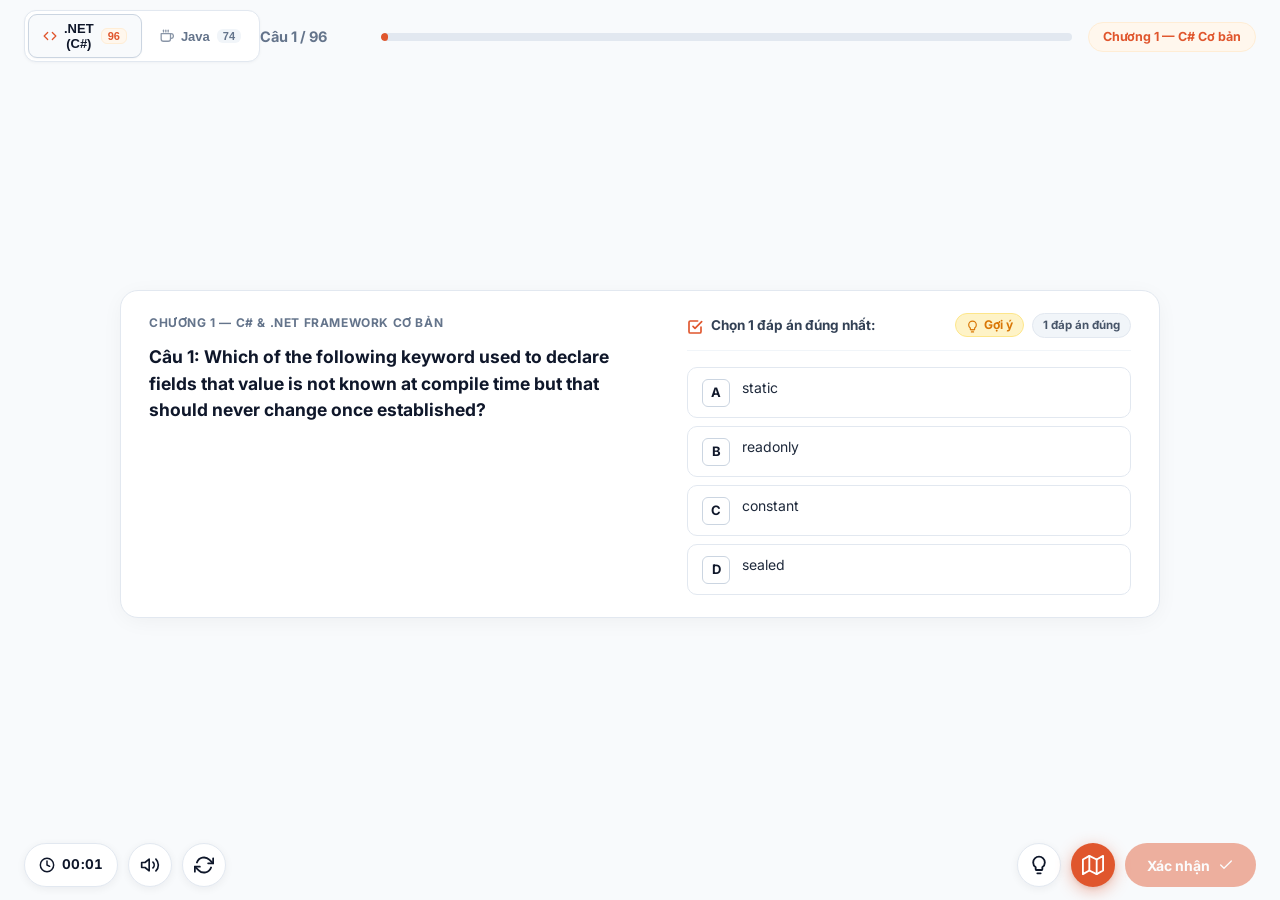
==== commit c7649494: "style: center question card with dynamic content-fitting dimensions and balanced rounded corners" ====
--- a/index.html
+++ b/index.html
@@ -101,16 +101,18 @@
       white-space: nowrap;
     }
 
-    /* Container: Fits strictly within remaining viewport height above bottom actions */
+    /* Container: Centers question card vertically & horizontally in the screen */
     .test-container {
-      width: min(1560px, 96vw);
+      width: 100%;
       max-width: 100%;
       margin: 0 auto;
       flex: 1 1 0;
       min-height: 0;
       display: flex;
       flex-direction: column;
-      padding: 4px 16px 66px; /* 66px clearance prevents bottom actions from covering card corners */
+      justify-content: center; /* V-Center */
+      align-items: center;     /* H-Center */
+      padding: 6px 20px 66px;  /* 66px clearance prevents bottom actions from covering card corners */
       box-sizing: border-box;
       position: relative;
       overflow: hidden;
@@ -127,73 +129,71 @@
       }
     }
 
-    /* Question Card: Stretches neatly to available height in single frame */
+    /* Question Card: Centered white card with clean rounded corners, height & width fit content dynamically */
     .question-card {
       background: #FFFFFF;
       border: 1.5px solid #E2E8F0;
-      border-radius: 18px;
-      padding: 18px 26px;
+      border-radius: 18px; /* Bo góc vừa phải */
+      padding: 22px 28px;
       box-shadow: 0 4px 24px -4px rgba(15, 23, 42, 0.06);
-      flex: 1 1 0;
-      min-height: 0;
-      height: 100%;
+      width: min(1040px, 92vw);
+      height: auto;
+      max-height: calc(100dvh - 128px);
       display: flex;
       flex-direction: column;
       box-sizing: border-box;
-      overflow: hidden;
-      margin-bottom: 0;
+      overflow-y: auto;
+      overscroll-behavior: contain;
+      margin: auto;
+      transition: width 0.22s ease, max-height 0.22s ease;
+    }
+
+    .test-container.has-media-layout .question-card {
+      width: min(1280px, 95vw);
     }
 
     .question-card.animating-in {
       animation: cardTransitionIn 0.22s cubic-bezier(0.22, 1, 0.36, 1) forwards;
     }
 
-    /* 2-Column Horizontal Grid: Stretches full card height */
+    /* 2-Column Horizontal Grid: Neatly structured */
     .question-grid-layout {
       display: grid;
       grid-template-columns: minmax(0, 1.15fr) minmax(0, 1fr);
       gap: 28px;
-      flex: 1 1 0;
-      min-height: 0;
-      height: 100%;
-      align-items: stretch;
+      width: 100%;
+      align-items: start;
     }
 
     .question-left-col {
       display: flex;
       flex-direction: column;
       min-width: 0;
-      height: 100%;
-      max-height: 100%;
-      overflow-y: auto;
-      overscroll-behavior: contain;
-      padding-right: 8px;
     }
 
     .question-right-col {
       display: flex;
       flex-direction: column;
       min-width: 0;
-      height: 100%;
-      max-height: 100%;
-      overflow-y: auto;
-      overscroll-behavior: contain;
-      padding-right: 8px;
-    }
-
+    }
+
+    .question-card::-webkit-scrollbar,
     .question-left-col::-webkit-scrollbar,
     .question-right-col::-webkit-scrollbar {
       width: 5px;
     }
+    .question-card::-webkit-scrollbar-track,
     .question-left-col::-webkit-scrollbar-track,
     .question-right-col::-webkit-scrollbar-track {
       background: transparent;
     }
+    .question-card::-webkit-scrollbar-thumb,
     .question-left-col::-webkit-scrollbar-thumb,
     .question-right-col::-webkit-scrollbar-thumb {
       background: #E2E8F0;
       border-radius: 9999px;
     }
+    .question-card::-webkit-scrollbar-thumb:hover,
     .question-left-col::-webkit-scrollbar-thumb:hover,
     .question-right-col::-webkit-scrollbar-thumb:hover {
       background: #CBD5E1;
@@ -1464,6 +1464,12 @@
         margin: 0 auto;
         padding: 14px 14px 90px;
         max-width: 100%;
+        display: block;
+      }
+      .question-card,
+      .test-container.has-media-layout .question-card {
+        width: 100%;
+        max-height: none;
       }
       .quote-vfx-stage {
         bottom: 80px;
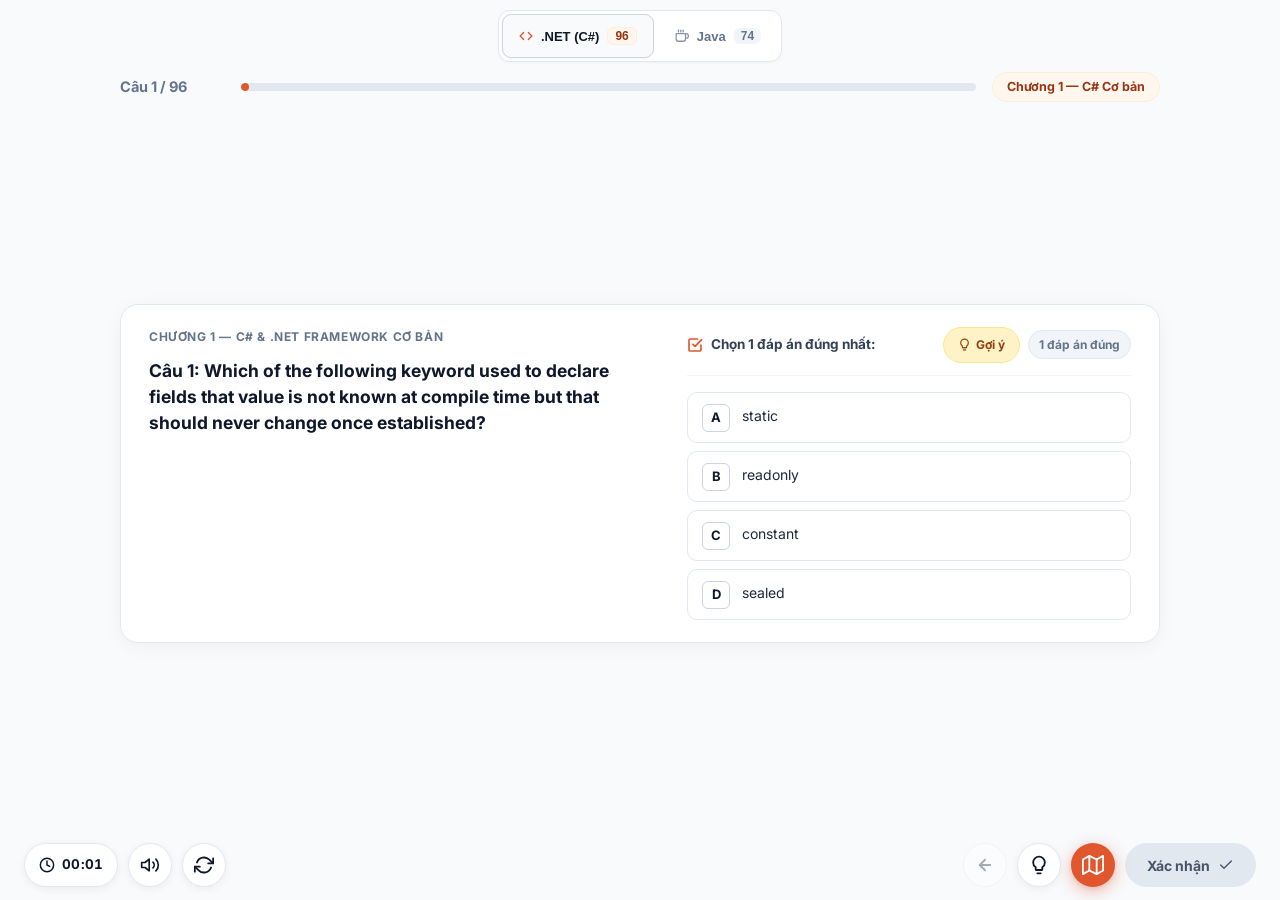
==== commit 369be498: "fix(mobile): optimize mobile-first UI, resolve scrolling, align options, and fix .NET Q19 crash" ====
--- a/index.html
+++ b/index.html
@@ -16,8 +16,56 @@
 
   <style>
     /* ==========================================================================
-       Global Reset & Theme Variables
+       Global Reset & Theme Variables (Tokenized)
        ========================================================================== */
+    :root {
+      /* Brand Accent Tokens */
+      --accent: #E0562D;
+      --accent-hover: #C4431C;
+      --accent-active: #C4431C;
+      --accent-soft: #FFF7ED;
+      --accent-border: #FFEDD5;
+      --accent-text: #9A3412;
+      
+      /* Status Tokens (WCAG AA >= 4.5:1) */
+      --ok: #15803D;
+      --ok-soft: #ECFDF5;
+      --ok-border: #A7F3D0;
+      --ok-hover: #166534;
+      
+      --bad: #DC2626;
+      --bad-soft: #FEF2F2;
+      --bad-border: #FECACA;
+      --bad-hover: #B91C1C;
+      
+      --warn: #92400E;
+      --warn-bg: #FEF3C7;
+      --warn-border: #FDE68A;
+      
+      /* Neutrals & Surfaces */
+      --bg-main: #F8FAFC;
+      --bg-card: #FFFFFF;
+      --bg-subtle: #F1F5F9;
+      --bg-hover: #F8FAFC;
+      
+      /* Typography Colors */
+      --text: #0F172A;
+      --text-muted: #64748B;
+      --text-secondary: #334155;
+      --text-dim: #94A3B8;
+      
+      /* Borders */
+      --border: #E2E8F0;
+      --border-subtle: #F1F5F9;
+      --border-hover: #CBD5E1;
+      
+      /* Standard Radii */
+      --radius-sm: 8px;
+      --radius-md: 14px;
+      --radius-lg: 20px;
+      --radius-full: 9999px;
+    }
+
     *, *::before, *::after {
       box-sizing: border-box;
       margin: 0;
@@ -26,32 +74,52 @@
     }
 
     html, body {
-      height: 100%;
-      height: 100vh;
-      height: 100dvh;
-      max-height: 100dvh;
       margin: 0;
       padding: 0;
-      background-color: #F8FAFC;
-      color: #0F172A;
+      background-color: var(--bg-main);
+      color: var(--text);
       font-family: 'Inter', -apple-system, BlinkMacSystemFont, "Segoe UI", Roboto, sans-serif;
       line-height: 1.6;
       display: flex;
       flex-direction: column;
     }
 
+    /* Desktop >= 769px: Single frame, absolutely NO page scrolling */
     @media (min-width: 769px) {
       html, body {
-        overflow: hidden; /* Desktop: Absolutely NO page scrolling; fits 1 single frame */
-      }
-    }
-
-    /* Fixed Top Progress Header: Centered at top, matching full view width */
+        height: 100%;
+        height: 100vh;
+        height: 100dvh;
+        max-height: 100dvh;
+        overflow: hidden;
+      }
+    }
+
+    /* Mobile <= 768px: Natural momentum page scrolling */
+    @media (max-width: 768px) {
+      html, body {
+        height: auto !important;
+        min-height: 100dvh;
+        max-height: none !important;
+        overflow-y: auto !important;
+        -webkit-overflow-scrolling: touch;
+      }
+    }
+
+    /* Modal open scroll lock */
+    body.modal-open {
+      overflow: hidden !important;
+      touch-action: none !important;
+    }
+
+    /* Fixed Top Progress Header (Bug 5: Centered 2-row layout) */
     .top-progress-container {
       width: 100%;
       display: flex;
-      justify-content: center;
-      padding: 10px 24px 4px;
+      flex-direction: column;
+      align-items: center;
+      gap: 8px;
+      padding: calc(10px + env(safe-area-inset-top, 0px)) 24px 4px;
       flex-shrink: 0;
       z-index: 10;
       box-sizing: border-box;
@@ -62,14 +130,14 @@
       display: flex;
       align-items: center;
       gap: 16px;
-      width: min(1520px, 94vw);
+      width: min(1040px, 92vw);
       max-width: 100%;
     }
 
     .progress-label {
       font-size: 14.5px;
       font-weight: 700;
-      color: #64748B;
+      color: var(--text-muted);
       min-width: 105px;
       white-space: nowrap;
     }
@@ -77,31 +145,113 @@
     .progress-bar-bg {
       flex: 1;
       height: 8px;
-      background: #E2E8F0;
-      border-radius: 9999px;
+      background: var(--border);
+      border-radius: var(--radius-full);
       overflow: hidden;
     }
 
     .progress-bar-fill {
       height: 100%;
-      background: #E0562D;
+      background: var(--accent);
       width: 0.9%;
-      border-radius: 9999px;
+      border-radius: var(--radius-full);
       transition: width 0.3s cubic-bezier(0.4, 0, 0.2, 1);
     }
 
     .progress-type-tag {
       font-size: 12.5px;
       font-weight: 700;
-      background: #FFF7ED;
-      color: #E0562D;
-      border: 1px solid #FFEDD5;
+      background: var(--accent-soft);
+      color: var(--accent-text);
+      border: 1px solid var(--accent-border);
       padding: 4px 14px;
-      border-radius: 9999px;
+      border-radius: var(--radius-full);
       white-space: nowrap;
     }
 
-    /* Container: Centers question card vertically & horizontally in the screen */
+    /* ==========================================================================
+       Subject Switcher UI (Bug 5, Bug 7)
+       ========================================================================== */
+    .subject-switcher-container {
+      display: inline-flex;
+      align-items: center;
+      background: var(--bg-card);
+      padding: 3px;
+      border-radius: 12px;
+      border: 1.5px solid var(--border);
+      box-shadow: 0 1px 3px rgba(15, 23, 42, 0.04);
+      gap: 4px;
+      margin-bottom: 2px;
+      z-index: 12;
+    }
+
+    .subject-pill-btn {
+      display: inline-flex;
+      align-items: center;
+      gap: 8px;
+      padding: 8px 16px;
+      min-height: 44px;
+      font-size: 13px;
+      font-weight: 600;
+      border-radius: 9px;
+      border: 1.5px solid transparent;
+      background: transparent;
+      color: var(--text-muted);
+      cursor: pointer;
+      transition: all 0.16s cubic-bezier(0.16, 1, 0.3, 1);
+      user-select: none;
+      white-space: nowrap !important;
+      flex-shrink: 0;
+      box-sizing: border-box;
+    }
+
+    .subject-pill-btn svg {
+      opacity: 0.75;
+      transition: opacity 0.16s ease;
+      flex-shrink: 0;
+    }
+
+    .subject-pill-btn:hover {
+      color: var(--text);
+      background: var(--bg-main);
+    }
+
+    .subject-pill-btn.is-active {
+      background: var(--bg-main);
+      color: var(--text);
+      border-color: var(--border-hover);
+      font-weight: 700;
+      box-shadow: 0 1px 2px rgba(15, 23, 42, 0.04);
+    }
+
+    .subject-pill-btn.is-active svg {
+      opacity: 1;
+      stroke: var(--accent);
+    }
+
+    .subject-pill-btn .subject-count-badge {
+      font-size: 12px;
+      font-weight: 700;
+      color: var(--text-muted);
+      background: var(--bg-subtle);
+      padding: 2px 7px;
+      border-radius: 6px;
+      transition: all 0.16s ease;
+      display: inline-flex;
+      align-items: center;
+      justify-content: center;
+      line-height: 1;
+    }
+
+    .subject-pill-btn.is-active .subject-count-badge {
+      background: var(--accent-soft);
+      color: var(--accent-text);
+      border: 1px solid var(--accent-border);
+    }
+
+    /* ==========================================================================
+       Container & Question Card
+       ========================================================================== */
     .test-container {
       width: 100%;
       max-width: 100%;
@@ -110,9 +260,9 @@
       min-height: 0;
       display: flex;
       flex-direction: column;
-      justify-content: center; /* V-Center */
-      align-items: center;     /* H-Center */
-      padding: 6px 20px 66px;  /* 66px clearance prevents bottom actions from covering card corners */
+      justify-content: center;
+      align-items: center;
+      padding: 6px 20px 66px;
       box-sizing: border-box;
       position: relative;
       overflow: hidden;
@@ -129,11 +279,10 @@
       }
     }
 
-    /* Question Card: Centered white card with clean rounded corners, height & width fit content dynamically */
     .question-card {
-      background: #FFFFFF;
-      border: 1.5px solid #E2E8F0;
-      border-radius: 18px; /* Bo góc vừa phải */
+      background: var(--bg-card);
+      border: 1.5px solid var(--border);
+      border-radius: 18px;
       padding: 22px 28px;
       box-shadow: 0 4px 24px -4px rgba(15, 23, 42, 0.06);
       width: min(1040px, 92vw);
@@ -156,7 +305,6 @@
       animation: cardTransitionIn 0.22s cubic-bezier(0.22, 1, 0.36, 1) forwards;
     }
 
-    /* 2-Column Horizontal Grid: Neatly structured */
     .question-grid-layout {
       display: grid;
       grid-template-columns: minmax(0, 1.15fr) minmax(0, 1fr);
@@ -165,12 +313,7 @@
       align-items: start;
     }
 
-    .question-left-col {
-      display: flex;
-      flex-direction: column;
-      min-width: 0;
-    }
-
+    .question-left-col,
     .question-right-col {
       display: flex;
       flex-direction: column;
@@ -190,13 +333,13 @@
     .question-card::-webkit-scrollbar-thumb,
     .question-left-col::-webkit-scrollbar-thumb,
     .question-right-col::-webkit-scrollbar-thumb {
-      background: #E2E8F0;
-      border-radius: 9999px;
+      background: var(--border);
+      border-radius: var(--radius-full);
     }
     .question-card::-webkit-scrollbar-thumb:hover,
     .question-left-col::-webkit-scrollbar-thumb:hover,
     .question-right-col::-webkit-scrollbar-thumb:hover {
-      background: #CBD5E1;
+      background: var(--border-hover);
     }
 
     .question-subject-badge {
@@ -205,7 +348,7 @@
       font-weight: 700;
       text-transform: uppercase;
       letter-spacing: 0.05em;
-      color: #64748B;
+      color: var(--text-muted);
       background: transparent;
       border: none;
       padding: 0;
@@ -216,20 +359,20 @@
     .question-title {
       font-size: 17.5px;
       font-weight: 700;
-      color: #0F172A;
+      color: var(--text);
       line-height: 1.5;
       margin-bottom: 10px;
       white-space: pre-wrap;
     }
 
-    /* Code Container */
+    /* Bug 9: Code Box */
     .code-box {
-      background: #F8FAFC;
-      border: 1px solid #E2E8F0;
+      background: var(--bg-main);
+      border: 1px solid var(--border);
       border-radius: 10px;
       padding: 12px 16px;
       margin: 6px 0 10px;
-      max-height: 240px;
+      max-height: min(40dvh, 320px);
       overflow-y: auto;
       overflow-x: auto;
     }
@@ -237,21 +380,33 @@
     .code-box pre {
       margin: 0;
       font-family: 'JetBrains Mono', Consolas, Monaco, monospace;
-      font-size: 13px;
+      font-size: 12.5px;
       line-height: 1.55;
-      color: #0F172A;
-      white-space: pre-wrap;
-      word-break: break-word;
-      overflow-wrap: break-word;
-    }
-
-    /* Image Wrapper */
+      color: var(--text);
+      white-space: pre !important;
+      overflow-x: auto;
+      tab-size: 4;
+      -moz-tab-size: 4;
+    }
+
+    .code-box::-webkit-scrollbar {
+      height: 6px;
+      width: 6px;
+    }
+    .code-box::-webkit-scrollbar-track {
+      background: transparent;
+    }
+    .code-box::-webkit-scrollbar-thumb {
+      background: var(--border-hover);
+      border-radius: var(--radius-full);
+    }
+
     .question-image-wrapper {
       margin: 6px 0 10px;
-      border: 1px solid #E2E8F0;
+      border: 1px solid var(--border);
       border-radius: 10px;
       overflow: hidden;
-      background: #F8FAFC;
+      background: var(--bg-main);
       display: flex;
       justify-content: center;
       align-items: center;
@@ -267,27 +422,106 @@
       object-fit: contain;
       border-radius: 6px;
       box-shadow: 0 2px 8px rgba(0, 0, 0, 0.06);
-    }
-
-    /* Right Column: Prompt above ABCD */
+      cursor: zoom-in;
+      transition: transform 0.2s ease;
+    }
+    .question-image:hover {
+      transform: scale(1.015);
+    }
+
+    /* ==========================================================================
+       Options & Prompt (Bug 3, Bug 4, Bug 7, Bug 8)
+       ========================================================================== */
     .options-header-prompt {
-      font-size: 15.5px;
+      display: flex;
+      align-items: center;
+      justify-content: space-between;
+      gap: 10px;
+      font-size: 13.5px;
       font-weight: 700;
-      color: #0F172A;
-      margin-bottom: 14px;
-      line-height: 1.45;
+      color: var(--text-muted);
+      padding-bottom: 12px;
+      border-bottom: 1px solid var(--border-subtle);
+      margin-bottom: 16px;
+    }
+
+    .options-prompt-text-group {
       display: flex;
-      align-items: flex-start;
+      align-items: center;
       gap: 8px;
-    }
-
-    .options-header-prompt svg {
-      color: #E0562D;
+      color: var(--text-secondary);
+      flex: 1 1 auto;
+      min-width: 0;
+      word-break: break-word;
+    }
+
+    .options-prompt-text-group svg {
+      color: var(--accent);
       flex-shrink: 0;
-      margin-top: 3px;
-    }
-
-    /* Options List */
+    }
+
+    /* Bug 3, Bug 7, Bug 8: Hint Pill */
+    .btn-hint-pill {
+      display: inline-flex;
+      align-items: center;
+      gap: 5px;
+      font-size: 12px;
+      font-weight: 700;
+      color: var(--warn);
+      background: var(--warn-bg);
+      border: 1px solid var(--warn-border);
+      padding: 6px 14px;
+      min-height: 36px;
+      border-radius: var(--radius-full);
+      cursor: pointer;
+      transition: all 0.15s ease;
+      font-family: inherit;
+      line-height: 1;
+      white-space: nowrap !important;
+      flex-shrink: 0 !important;
+      position: relative;
+    }
+
+    .btn-hint-pill::after {
+      content: '';
+      position: absolute;
+      inset: -6px;
+    }
+
+    .btn-hint-pill:hover {
+      background: var(--warn-border);
+      color: var(--warn);
+      transform: translateY(-1px);
+      box-shadow: 0 2px 6px rgba(146, 64, 14, 0.2);
+    }
+
+    .btn-hint-pill svg {
+      color: var(--warn);
+      flex-shrink: 0;
+    }
+
+    .options-count-badge {
+      display: inline-flex;
+      align-items: center;
+      gap: 5px;
+      font-size: 12px;
+      font-weight: 700;
+      padding: 4px 10px;
+      border-radius: var(--radius-full);
+      background: var(--bg-subtle);
+      color: var(--text-muted);
+      border: 1px solid var(--border);
+      white-space: nowrap !important;
+      flex-shrink: 0 !important;
+    }
+
+    .options-count-badge.is-multi {
+      background: var(--accent-soft);
+      color: var(--accent-text);
+      border-color: var(--accent-border);
+      box-shadow: 0 1px 3px rgba(224, 86, 45, 0.1);
+    }
+
     .options-list {
       display: flex;
       flex-direction: column;
@@ -295,6 +529,7 @@
       flex: 1 1 auto;
     }
 
+    /* Bug 4: Option Row Alignment */
     .option-row {
       position: relative;
       display: flex;
@@ -302,8 +537,8 @@
       gap: 12px;
       padding: 10px 14px;
       min-height: 44px;
-      background: #FFFFFF;
-      border: 1.5px solid #E2E8F0;
+      background: var(--bg-card);
+      border: 1.5px solid var(--border);
       border-radius: 10px;
       cursor: pointer;
       user-select: none;
@@ -311,29 +546,28 @@
       font-size: 14px;
       color: #1E293B;
       line-height: 1.45;
+      box-sizing: border-box;
     }
 
     .option-row:not(.verified-correct):not(.verified-wrong):not(.verified-neutral-wrong):hover {
-      border-color: #CBD5E1;
-      background: #F8FAFC;
+      border-color: var(--border-hover);
+      background: var(--bg-main);
       box-shadow: 0 4px 12px rgba(0, 0, 0, 0.05);
       transform: translateX(4px);
     }
 
-    /* Checked State */
     .option-row.is-selected {
-      background: #FFF7ED;
-      border-color: #E0562D;
-    }
-
-    /* Option Badge (shows [A] or [✓] when selected) */
+      background: var(--accent-soft);
+      border-color: var(--accent);
+    }
+
     .option-badge {
       width: 28px;
       height: 28px;
       border-radius: 6px;
-      background: #FFFFFF;
-      border: 1.5px solid #CBD5E1;
-      color: #0F172A;
+      background: var(--bg-card);
+      border: 1.5px solid var(--border-hover);
+      color: var(--text);
       font-weight: 700;
       font-size: 13px;
       display: flex;
@@ -356,61 +590,47 @@
     }
 
     .option-row.is-selected .option-badge {
-      background: #E0562D;
-      border-color: #E0562D;
+      background: var(--accent);
+      border-color: var(--accent);
       color: #FFFFFF;
       font-weight: 800;
       animation: badgePop 0.25s cubic-bezier(0.34, 1.56, 0.64, 1);
     }
 
+    /* Option Text first line aligns with badge center, padding-right prevents verdict overlap */
     .option-text {
       flex: 1;
-      padding-right: 70px;
+      padding-top: 3.5px;
+      line-height: 1.45;
+      padding-right: 84px;
       user-select: text;
       -webkit-user-select: text;
     }
 
     @keyframes verdictPopIn {
-      0% {
-        opacity: 0;
-        transform: scale(0.5);
-      }
-      70% {
-        transform: scale(1.12);
-      }
-      100% {
-        opacity: 1;
-        transform: scale(1);
-      }
-    }
-
-    /* Verdict Badge in Top-Right Corner (Đúng / Sai) */
+      0% { opacity: 0; transform: scale(0.5); }
+      70% { transform: scale(1.12); }
+      100% { opacity: 1; transform: scale(1); }
+    }
+
     .verdict-tag {
       position: absolute;
       top: 10px;
-      right: 14px;
-      font-size: 11.5px;
+      right: 12px;
+      font-size: 12px;
       font-weight: 700;
       padding: 3px 10px;
-      border-radius: 9999px;
+      border-radius: var(--radius-full);
       text-transform: uppercase;
       letter-spacing: 0.03em;
       display: none;
+      white-space: nowrap;
     }
 
     @keyframes correctPulse {
-      0% {
-        box-shadow: 0 0 0 0 rgba(16, 185, 129, 0.45);
-        transform: scale(1);
-      }
-      50% {
-        box-shadow: 0 0 0 8px rgba(16, 185, 129, 0);
-        transform: scale(1.015);
-      }
-      100% {
-        box-shadow: 0 0 0 0 rgba(16, 185, 129, 0);
-        transform: scale(1);
-      }
+      0% { box-shadow: 0 0 0 0 rgba(21, 128, 61, 0.45); transform: scale(1); }
+      50% { box-shadow: 0 0 0 8px rgba(21, 128, 61, 0); transform: scale(1.015); }
+      100% { box-shadow: 0 0 0 0 rgba(21, 128, 61, 0); transform: scale(1); }
     }
 
     @keyframes wrongShake {
@@ -421,42 +641,42 @@
       80% { transform: translateX(4px); }
     }
 
-    /* Highlighted States after Verification */
+    /* Bug 8: Verified states with WCAG AA >= 4.5:1 */
     .option-row.verified-correct {
-      border: 2px solid #10B981 !important;
-      background: #ECFDF5 !important;
+      border: 2px solid var(--ok) !important;
+      background: var(--ok-soft) !important;
       animation: correctPulse 0.45s ease-out;
     }
 
     .option-row.verified-correct .verdict-tag {
       display: inline-block;
-      background: #10B981;
+      background: var(--ok);
       color: #FFFFFF;
       animation: verdictPopIn 0.28s cubic-bezier(0.34, 1.56, 0.64, 1);
     }
 
     .option-row.verified-correct .option-badge {
-      border-color: #10B981 !important;
-      background: #10B981 !important;
+      border-color: var(--ok) !important;
+      background: var(--ok) !important;
       color: #FFFFFF !important;
     }
 
     .option-row.verified-wrong {
-      border: 2px solid #EF4444 !important;
-      background: #FEF2F2 !important;
+      border: 2px solid var(--bad) !important;
+      background: var(--bad-soft) !important;
       animation: wrongShake 0.38s ease-in-out;
     }
 
     .option-row.verified-wrong .verdict-tag {
       display: inline-block;
-      background: #EF4444;
+      background: var(--bad);
       color: #FFFFFF;
       animation: verdictPopIn 0.28s cubic-bezier(0.34, 1.56, 0.64, 1);
     }
 
     .option-row.verified-wrong .option-badge {
-      border-color: #EF4444 !important;
-      background: #EF4444 !important;
+      border-color: var(--bad) !important;
+      background: var(--bad) !important;
       color: #FFFFFF !important;
     }
 
@@ -467,7 +687,7 @@
     }
 
     .option-row.verified-neutral-wrong {
-      border-color: #E2E8F0;
+      border-color: var(--border);
       opacity: 0.6;
     }
 
@@ -476,13 +696,14 @@
     }
 
     .option-row.verified-neutral-wrong .option-badge {
-      background: #F1F5F9;
-      border-color: #CBD5E1;
-      color: #94A3B8;
-    }
-
-
-    /* Floating Action Bar (Fixed Bottom-Right within clear safety zone) */
+      background: var(--bg-subtle);
+      border-color: var(--border-hover);
+      color: var(--text-dim);
+    }
+
+    /* ==========================================================================
+       Bottom Dock & Buttons (Bug 6, Bug 7, Bug 8)
+       ========================================================================== */
     .test-actions-bar {
       position: fixed;
       bottom: 12px;
@@ -495,14 +716,14 @@
     }
 
     .btn-next-question {
-      background: #E0562D;
+      background: var(--accent);
       color: #FFFFFF;
       font-family: 'Inter', sans-serif;
       font-size: 14px;
       font-weight: 700;
       height: 44px;
       padding: 0 22px;
-      border-radius: 9999px;
+      border-radius: var(--radius-full);
       border: none;
       cursor: pointer;
       display: inline-flex;
@@ -515,60 +736,30 @@
     }
 
     .btn-next-question:hover:not(:disabled) {
-      background: #FF5722;
+      background: var(--accent-hover);
       transform: translateY(-2px);
       box-shadow: 0 6px 20px rgba(224, 86, 45, 0.5);
     }
 
+    /* Bug 6 & Bug 8: Disabled submit state has #E2E8F0 bg, #475569 text (contrast 6.15:1), no opacity */
     .btn-next-question:disabled {
-      opacity: 0.45;
+      background: #E2E8F0 !important;
+      color: #475569 !important;
+      opacity: 1 !important;
       cursor: not-allowed;
       transform: none;
-      box-shadow: none;
+      box-shadow: none !important;
       pointer-events: none;
     }
 
-    /* Previous Question Button */
+    /* Bug 6: btn-prev-question kept visible and dimmed when disabled */
     .btn-prev-question {
       width: 44px;
       height: 44px;
       border-radius: 50%;
-      background: #FFFFFF;
-      border: 1.5px solid #E2E8F0;
-      color: #0F172A;
-      cursor: pointer;
-      display: inline-flex;
-      align-items: center;
-      justify-content: center;
-      box-shadow: 0 2px 8px rgba(15, 23, 42, 0.06);
-      transition: all 0.2s ease;
-      box-sizing: border-box;
-    }
-
-    .btn-prev-question:hover:not(:disabled) {
-      background: #F1F5F9;
-      color: #0F172A;
-      border-color: #CBD5E1;
-      transform: translateY(-2px);
-      box-shadow: 0 4px 12px rgba(15, 23, 42, 0.1);
-    }
-
-    .btn-prev-question:disabled {
-      opacity: 0.35;
-      cursor: not-allowed;
-      transform: none;
-      box-shadow: none;
-      pointer-events: none;
-    }
-
-    /* Proof / Hint Button (Right next to Map button) */
-    .btn-proof-image {
-      width: 44px;
-      height: 44px;
-      border-radius: 50%;
-      background: #FFFFFF;
-      border: 1.5px solid #E2E8F0;
-      color: #0F172A;
+      background: var(--bg-card);
+      border: 1.5px solid var(--border);
+      color: var(--text);
       cursor: pointer;
       display: inline-flex;
       align-items: center;
@@ -579,29 +770,29 @@
       flex-shrink: 0;
     }
 
-    .btn-proof-image:hover {
-      background: #F1F5F9;
-      color: #0F172A;
-      border-color: #CBD5E1;
+    .btn-prev-question:hover:not(:disabled) {
+      background: var(--bg-subtle);
+      color: var(--text);
+      border-color: var(--border-hover);
       transform: translateY(-2px);
       box-shadow: 0 4px 12px rgba(15, 23, 42, 0.1);
     }
 
-    /* Sound Action Wrapper & Vertical Volume Popover */
-    .sound-action-wrapper {
-      position: relative;
-      display: inline-flex;
-      align-items: center;
-      justify-content: center;
-    }
-
-    .btn-sound-toggle {
+    .btn-prev-question:disabled {
+      opacity: 0.35 !important;
+      cursor: not-allowed;
+      transform: none;
+      box-shadow: none;
+      pointer-events: none;
+    }
+
+    .btn-proof-image {
       width: 44px;
       height: 44px;
       border-radius: 50%;
-      background: #FFFFFF;
-      color: #0F172A;
-      border: 1.5px solid #E2E8F0;
+      background: var(--bg-card);
+      border: 1.5px solid var(--border);
+      color: var(--text);
       cursor: pointer;
       display: inline-flex;
       align-items: center;
@@ -612,37 +803,68 @@
       flex-shrink: 0;
     }
 
-    .btn-sound-toggle:hover {
-      background: #F1F5F9;
-      color: #0F172A;
-      border-color: #CBD5E1;
+    .btn-proof-image:hover {
+      background: var(--bg-subtle);
+      color: var(--text);
+      border-color: var(--border-hover);
       transform: translateY(-2px);
       box-shadow: 0 4px 12px rgba(15, 23, 42, 0.1);
     }
 
+    .sound-action-wrapper {
+      position: relative;
+      display: inline-flex;
+      align-items: center;
+      justify-content: center;
+    }
+
+    .btn-sound-toggle {
+      width: 44px;
+      height: 44px;
+      border-radius: 50%;
+      background: var(--bg-card);
+      color: var(--text);
+      border: 1.5px solid var(--border);
+      cursor: pointer;
+      display: inline-flex;
+      align-items: center;
+      justify-content: center;
+      box-shadow: 0 2px 8px rgba(15, 23, 42, 0.06);
+      transition: all 0.2s ease;
+      box-sizing: border-box;
+      flex-shrink: 0;
+    }
+
+    .btn-sound-toggle:hover {
+      background: var(--bg-subtle);
+      color: var(--text);
+      border-color: var(--border-hover);
+      transform: translateY(-2px);
+      box-shadow: 0 4px 12px rgba(15, 23, 42, 0.1);
+    }
+
     .btn-sound-toggle.is-muted {
-      background: #FFFFFF;
-      color: #94A3B8;
-      border: 1.5px solid #E2E8F0;
+      background: var(--bg-card);
+      color: var(--text-dim);
+      border: 1.5px solid var(--border);
       box-shadow: 0 2px 8px rgba(15, 23, 42, 0.04);
     }
 
     .btn-sound-toggle.is-muted:hover {
-      background: #F1F5F9;
-      color: #64748B;
-      border-color: #CBD5E1;
+      background: var(--bg-subtle);
+      color: var(--text-muted);
+      border-color: var(--border-hover);
       transform: translateY(-2px);
       box-shadow: 0 4px 12px rgba(15, 23, 42, 0.08);
     }
 
-    /* Sound Volume Popover (Vertical YouTube Style Pill) */
     .sound-volume-popover {
       width: 44px;
       height: 132px;
       padding: 16px 0;
-      border-radius: 9999px;
-      background: #FFFFFF;
-      border: 1px solid #E2E8F0;
+      border-radius: var(--radius-full);
+      background: var(--bg-card);
+      border: 1px solid var(--border);
       box-shadow: 0 12px 28px -4px rgba(15, 23, 42, 0.18), 0 4px 10px rgba(0, 0, 0, 0.05);
       position: absolute;
       bottom: calc(100% + 12px);
@@ -659,7 +881,6 @@
       pointer-events: none;
     }
 
-    /* Invisible hover bridge */
     .sound-volume-popover::after {
       content: '';
       position: absolute;
@@ -681,8 +902,8 @@
     .volume-slider-track {
       width: 6px;
       height: 100%;
-      background: #E2E8F0;
-      border-radius: 9999px;
+      background: var(--border);
+      border-radius: var(--radius-full);
       position: relative;
       cursor: pointer;
       touch-action: none;
@@ -694,8 +915,8 @@
       bottom: 0;
       left: 0;
       width: 100%;
-      background: #E0562D;
-      border-radius: 9999px;
+      background: var(--accent);
+      border-radius: var(--radius-full);
       pointer-events: none;
       transition: height 0.04s ease-out;
     }
@@ -705,7 +926,7 @@
       left: 50%;
       width: 14px;
       height: 14px;
-      background: #E0562D;
+      background: var(--accent);
       border: 2px solid #FFFFFF;
       border-radius: 50%;
       transform: translate(-50%, 50%);
@@ -719,7 +940,6 @@
       transform: translate(-50%, 50%) scale(1.2);
     }
 
-    /* Universal Button Tactile Press */
     .btn-next-question:active,
     .btn-map-toggle:active,
     .map-cell:active,
@@ -732,7 +952,6 @@
       transform: scale(0.93) !important;
     }
 
-    /* Map Action Button & Popover */
     .map-action-wrapper {
       position: relative;
       display: inline-flex;
@@ -742,7 +961,7 @@
       width: 44px;
       height: 44px;
       border-radius: 50%;
-      background: #E0562D;
+      background: var(--accent);
       color: #FFFFFF;
       border: none;
       cursor: pointer;
@@ -752,15 +971,18 @@
       box-shadow: 0 4px 16px rgba(224, 86, 45, 0.4), 0 2px 4px rgba(0, 0, 0, 0.08);
       transition: all 0.2s ease;
       box-sizing: border-box;
+      flex-shrink: 0;
     }
 
     .btn-map-toggle:hover {
-      background: #FF5722;
+      background: var(--accent-hover);
       transform: translateY(-2px);
       box-shadow: 0 6px 20px rgba(224, 86, 45, 0.5);
     }
 
-    /* Secondary Actions Bar (Fixed Bottom-Left within clear safety zone) */
+    /* ==========================================================================
+       Secondary Actions Bar (Timer, Reset, Sound)
+       ========================================================================== */
     .test-secondary-actions-bar {
       position: fixed;
       bottom: 12px;
@@ -777,9 +999,9 @@
       width: 44px;
       height: 44px;
       border-radius: 50%;
-      background: #FFFFFF;
-      color: #0F172A;
-      border: 1.5px solid #E2E8F0;
+      background: var(--bg-card);
+      color: var(--text);
+      border: 1.5px solid var(--border);
       cursor: pointer;
       display: inline-flex;
       align-items: center;
@@ -796,9 +1018,9 @@
 
     .btn-reset-toggle:hover,
     .btn-timer-toggle:hover {
-      background: #F1F5F9;
-      color: #0F172A;
-      border-color: #CBD5E1;
+      background: var(--bg-subtle);
+      color: var(--text);
+      border-color: var(--border-hover);
       transform: translateY(-2px);
       box-shadow: 0 4px 12px rgba(15, 23, 42, 0.1);
     }
@@ -808,18 +1030,18 @@
       min-width: 44px;
       height: 44px;
       padding: 0 14px;
-      border-radius: 9999px;
+      border-radius: var(--radius-full);
       gap: 7px;
-      background: #FFFFFF;
-      color: #0F172A;
-      border: 1.5px solid #E2E8F0;
+      background: var(--bg-card);
+      color: var(--text);
+      border: 1.5px solid var(--border);
       box-shadow: 0 2px 8px rgba(15, 23, 42, 0.06);
     }
 
     .btn-timer-toggle.is-counting:hover {
-      background: #F1F5F9;
-      color: #0F172A;
-      border-color: #CBD5E1;
+      background: var(--bg-subtle);
+      color: var(--text);
+      border-color: var(--border-hover);
       transform: translateY(-2px);
       box-shadow: 0 4px 12px rgba(15, 23, 42, 0.1);
     }
@@ -834,9 +1056,9 @@
       position: absolute;
       bottom: calc(100% + 14px);
       right: 0;
-      width: 400px;
-      background: #FFFFFF;
-      border: 1px solid #E2E8F0;
+      width: 420px;
+      background: var(--bg-card);
+      border: 1px solid var(--border);
       border-radius: 16px;
       box-shadow: 0 16px 36px -4px rgba(15, 23, 42, 0.2), 0 4px 12px rgba(0, 0, 0, 0.06);
       padding: 16px;
@@ -848,7 +1070,6 @@
       z-index: 100;
     }
 
-    /* Hover bridge */
     .map-popover::after {
       content: '';
       position: absolute;
@@ -873,42 +1094,50 @@
       justify-content: space-between;
       margin-bottom: 12px;
       padding-bottom: 8px;
-      border-bottom: 1px solid #F1F5F9;
+      border-bottom: 1px solid var(--border-subtle);
     }
 
     .map-popover-title {
       font-size: 15px;
       font-weight: 800;
-      color: #0F172A;
+      color: var(--text);
       letter-spacing: -0.01em;
     }
 
     .map-popover-progress {
       font-size: 12px;
       font-weight: 700;
-      color: #E0562D;
-      background: #FFF7ED;
+      color: var(--accent-text);
+      background: var(--accent-soft);
       padding: 2px 8px;
-      border-radius: 9999px;
+      border-radius: var(--radius-full);
     }
 
     .btn-reset-map {
       background: none;
-      border: 1px solid #E2E8F0;
-      color: #64748B;
-      font-size: 11px;
+      border: 1px solid var(--border);
+      color: var(--text-muted);
+      font-size: 12px;
       font-weight: 600;
-      padding: 2px 7px;
+      padding: 4px 10px;
+      min-height: 28px;
       border-radius: 6px;
       cursor: pointer;
       transition: all 0.15s ease;
       font-family: inherit;
+      position: relative;
+    }
+
+    .btn-reset-map::after {
+      content: '';
+      position: absolute;
+      inset: -8px;
     }
 
     .btn-reset-map:hover {
-      background: #FEE2E2;
-      color: #DC2626;
-      border-color: #FCA5A5;
+      background: var(--bad-soft);
+      color: var(--bad);
+      border-color: var(--bad-border);
     }
 
     .map-scroll-area {
@@ -918,20 +1147,18 @@
       margin-bottom: 0;
     }
 
-    /* Custom slim scrollbar for map grid */
     .map-scroll-area::-webkit-scrollbar {
       width: 4px;
     }
     .map-scroll-area::-webkit-scrollbar-track {
-      background: #F1F5F9;
+      background: var(--bg-subtle);
       border-radius: 4px;
     }
     .map-scroll-area::-webkit-scrollbar-thumb {
-      background: #CBD5E1;
+      background: var(--border-hover);
       border-radius: 4px;
     }
 
-    /* Floating Mini-Screen Question Preview Card inside Map Popover */
     .map-question-preview {
       position: absolute;
       right: calc(100% + 14px);
@@ -942,8 +1169,8 @@
       overflow-y: auto;
       overflow-x: hidden;
       overscroll-behavior: contain;
-      background: #FFFFFF;
-      border: 1px solid #E2E8F0;
+      background: var(--bg-card);
+      border: 1px solid var(--border);
       border-radius: 16px;
       padding: 16px 18px;
       box-shadow: 0 16px 36px -4px rgba(15, 23, 42, 0.22), 0 4px 12px rgba(0, 0, 0, 0.06);
@@ -971,13 +1198,13 @@
     }
 
     .map-preview-chapter {
-      font-size: 10.5px;
+      font-size: 12px;
       font-weight: 700;
       text-transform: uppercase;
       letter-spacing: 0.04em;
-      color: #E0562D;
-      background: #FFF7ED;
-      border: 1px solid #FFEDD5;
+      color: var(--accent-text);
+      background: var(--accent-soft);
+      border: 1px solid var(--accent-border);
       padding: 2px 8px;
       border-radius: 6px;
       white-space: nowrap;
@@ -987,35 +1214,35 @@
     }
 
     .map-preview-status {
-      font-size: 10.5px;
+      font-size: 12px;
       font-weight: 700;
       padding: 2px 8px;
-      border-radius: 9999px;
+      border-radius: var(--radius-full);
       flex-shrink: 0;
     }
 
     .map-preview-status.is-correct {
-      background: #ECFDF5;
-      color: #10B981;
-      border: 1px solid #A7F3D0;
+      background: var(--ok-soft);
+      color: var(--ok);
+      border: 1px solid var(--ok-border);
     }
 
     .map-preview-status.is-wrong {
-      background: #FEF2F2;
-      color: #EF4444;
-      border: 1px solid #FECACA;
+      background: var(--bad-soft);
+      color: var(--bad);
+      border: 1px solid var(--bad-border);
     }
 
     .map-preview-status.is-unanswered {
-      background: #F1F5F9;
-      color: #64748B;
-      border: 1px solid #E2E8F0;
+      background: var(--bg-subtle);
+      color: var(--text-muted);
+      border: 1px solid var(--border);
     }
 
     .map-preview-title {
       font-size: 13.5px;
       font-weight: 700;
-      color: #0F172A;
+      color: var(--text);
       line-height: 1.5;
       margin-bottom: 8px;
       display: -webkit-box;
@@ -1034,8 +1261,8 @@
       font-family: 'JetBrains Mono', monospace;
       font-size: 11px;
       line-height: 1.45;
-      background: #0F172A;
-      color: #F8FAFC;
+      background: var(--text);
+      color: var(--bg-main);
       padding: 10px 12px;
       border-radius: 10px;
       max-height: 150px;
@@ -1052,7 +1279,7 @@
       left: 0;
       right: 0;
       height: 24px;
-      background: linear-gradient(to bottom, transparent, #0F172A);
+      background: linear-gradient(to bottom, transparent, var(--text));
       pointer-events: none;
     }
 
@@ -1061,18 +1288,18 @@
       width: 100%;
       object-fit: contain;
       border-radius: 8px;
-      border: 1px solid #E2E8F0;
-      background: #F8FAFC;
+      border: 1px solid var(--border);
+      background: var(--bg-main);
       padding: 6px;
       display: block;
       box-sizing: border-box;
     }
 
     .chapter-section-header {
-      font-size: 11.5px;
+      font-size: 12px;
       font-weight: 700;
-      color: #475569;
-      background: #F1F5F9;
+      color: var(--text-secondary);
+      background: var(--bg-subtle);
       padding: 5px 10px;
       border-radius: 6px;
       margin: 10px 0 8px;
@@ -1085,17 +1312,20 @@
       margin-top: 0;
     }
 
+    /* Bug 7: Map Grid cells >= 40px, gap >= 6px, font >= 12px */
     .map-grid {
       display: grid;
-      grid-template-columns: repeat(9, 1fr);
-      gap: 5px;
+      grid-template-columns: repeat(8, 1fr);
+      gap: 6px;
       margin-bottom: 8px;
     }
 
     .map-cell {
       aspect-ratio: 1 / 1;
+      min-width: 40px;
+      min-height: 40px;
       border-radius: 6px;
-      font-size: 11.5px;
+      font-size: 12.5px;
       font-weight: 700;
       display: flex;
       align-items: center;
@@ -1110,44 +1340,44 @@
     }
 
     .map-cell.status-unanswered {
-      background: #F1F5F9;
-      color: #475569;
-      border-color: #E2E8F0;
+      background: var(--bg-subtle);
+      color: var(--text-secondary);
+      border-color: var(--border);
     }
 
     .map-cell.status-unanswered:hover {
-      background: #E2E8F0;
-      color: #0F172A;
-      border-color: #CBD5E1;
+      background: var(--border);
+      color: var(--text);
+      border-color: var(--border-hover);
       transform: translateY(-1px);
     }
 
     .map-cell.status-correct {
-      background: #10B981;
+      background: var(--ok);
       color: #FFFFFF;
-      border-color: #10B981;
+      border-color: var(--ok);
     }
 
     .map-cell.status-correct:hover {
-      background: #059669;
+      background: var(--ok-hover);
       transform: translateY(-1px);
     }
 
     .map-cell.status-wrong {
-      background: #EF4444;
+      background: var(--bad);
       color: #FFFFFF;
-      border-color: #EF4444;
+      border-color: var(--bad);
     }
 
     .map-cell.status-wrong:hover {
-      background: #DC2626;
+      background: var(--bad-hover);
       transform: translateY(-1px);
     }
 
     .map-cell.is-current {
       position: relative;
       z-index: 2;
-      border: 2px solid #E0562D !important;
+      border: 2px solid var(--accent) !important;
       box-shadow: 0 0 0 2px rgba(224, 86, 45, 0.35);
     }
 
@@ -1159,8 +1389,6 @@
       width: 100vw;
       height: 100vh;
       height: 100dvh;
-      min-height: 100vh;
-      min-height: 100dvh;
       background: rgba(15, 23, 42, 0.75);
       backdrop-filter: blur(6px);
       -webkit-backdrop-filter: blur(6px);
@@ -1181,7 +1409,7 @@
     }
 
     .image-lightbox-card {
-      background: #FFFFFF;
+      background: var(--bg-card);
       border-radius: 16px;
       box-shadow: 0 25px 50px -12px rgba(15, 23, 42, 0.4), 0 0 0 1px rgba(255, 255, 255, 0.2);
       display: flex;
@@ -1202,7 +1430,7 @@
       align-items: center;
       justify-content: space-between;
       padding: 12px 18px;
-      border-bottom: 1px solid #F1F5F9;
+      border-bottom: 1px solid var(--border-subtle);
       background: #FAFAFA;
       flex-shrink: 0;
     }
@@ -1211,7 +1439,7 @@
       display: flex;
       align-items: center;
       gap: 8px;
-      color: #E0562D;
+      color: var(--accent);
       font-weight: 700;
       font-size: 14px;
     }
@@ -1220,9 +1448,9 @@
       background: transparent;
       border: none;
       cursor: pointer;
-      color: #64748B;
-      width: 32px;
-      height: 32px;
+      color: var(--text-muted);
+      width: 44px;
+      height: 44px;
       border-radius: 50%;
       display: flex;
       align-items: center;
@@ -1231,8 +1459,8 @@
     }
 
     .image-lightbox-close:hover {
-      background: #E2E8F0;
-      color: #0F172A;
+      background: var(--border);
+      color: var(--text);
     }
 
     .image-lightbox-body {
@@ -1241,7 +1469,7 @@
       display: flex;
       justify-content: center;
       align-items: center;
-      background: #F8FAFC;
+      background: var(--bg-main);
     }
 
     .image-lightbox-img {
@@ -1251,21 +1479,11 @@
       object-fit: contain;
       border-radius: 8px;
       box-shadow: 0 4px 16px rgba(0, 0, 0, 0.08);
-      border: 1px solid #E2E8F0;
+      border: 1px solid var(--border);
       cursor: default;
     }
 
-    .question-image {
-      cursor: zoom-in;
-      transition: transform 0.2s ease;
-    }
-    .question-image:hover {
-      transform: scale(1.015);
-    }
-
-    /* ==========================================================================
-       Quote VFX Stage (Large Floating Arched Vector Typography)
-       ========================================================================== */
+    /* Quote VFX Stage */
     .quote-vfx-stage {
       position: fixed;
       left: 50%;
@@ -1288,17 +1506,14 @@
       opacity: 1;
     }
 
-    /* Continuous zoom in/out slightly & floating up/down */
     .quote-vfx-stage.active .quote-arc-svg {
       animation: quoteBobPulse 2.3s ease-in-out infinite;
     }
 
-    /* Wrong answer initial troll shake */
     .quote-vfx-stage.shake .quote-arc-svg {
       animation: quoteTrollShake 0.45s ease-in-out, quoteBobPulse 2.3s ease-in-out 0.45s infinite;
     }
 
-    /* Smooth exit fade & drop */
     .quote-vfx-stage.is-fading {
       opacity: 0 !important;
       transform: translate(-50%, 24px) scale(0.92) !important;
@@ -1306,15 +1521,9 @@
     }
 
     @keyframes quoteBobPulse {
-      0% {
-        transform: translateY(0) scale(0.96);
-      }
-      50% {
-        transform: translateY(-16px) scale(1.05);
-      }
-      100% {
-        transform: translateY(0) scale(0.96);
-      }
+      0% { transform: translateY(0) scale(0.96); }
+      50% { transform: translateY(-16px) scale(1.05); }
+      100% { transform: translateY(0) scale(0.96); }
     }
 
     @keyframes quoteTrollShake {
@@ -1345,11 +1554,10 @@
       stroke-linejoin: round;
     }
 
-    /* Hover effects enabled ONLY for fine-pointer desktop devices (Prevents sticky hovers on touch) */
     @media (hover: hover) and (pointer: fine) {
       .option-row:not(.is-selected):not(.verified-correct):not(.verified-wrong):not(.verified-neutral-wrong):hover {
-        border-color: #CBD5E1;
-        background: #F8FAFC;
+        border-color: var(--border-hover);
+        background: var(--bg-main);
         box-shadow: 0 4px 12px rgba(0, 0, 0, 0.05);
         transform: translateX(4px);
       }
@@ -1357,7 +1565,7 @@
         border-color: #94A3B8;
       }
       .btn-next-question:hover:not(:disabled) {
-        background: #FF5722;
+        background: var(--accent-hover);
         transform: translateY(-2px);
         box-shadow: 0 8px 24px rgba(224, 86, 45, 0.45);
       }
@@ -1367,28 +1575,28 @@
       .btn-reset-toggle:hover,
       .btn-timer-toggle:hover,
       .btn-timer-toggle.is-counting:hover {
-        background: #F1F5F9;
-        color: #0F172A;
-        border-color: #CBD5E1;
+        background: var(--bg-subtle);
+        color: var(--text);
+        border-color: var(--border-hover);
         transform: translateY(-2px);
         box-shadow: 0 4px 12px rgba(15, 23, 42, 0.1);
       }
       .btn-sound-toggle.is-muted:hover {
-        background: #F1F5F9;
-        color: #64748B;
-        border-color: #CBD5E1;
+        background: var(--bg-subtle);
+        color: var(--text-muted);
+        border-color: var(--border-hover);
         transform: translateY(-2px);
         box-shadow: 0 4px 12px rgba(15, 23, 42, 0.08);
       }
       .btn-map-toggle:hover {
-        background: #FF5722;
+        background: var(--accent-hover);
         transform: translateY(-2px);
         box-shadow: 0 6px 20px rgba(224, 86, 45, 0.5);
       }
       .btn-reset-map:hover {
-        background: #FEE2E2;
-        color: #DC2626;
-        border-color: #FCA5A5;
+        background: var(--bad-soft);
+        color: var(--bad);
+        border-color: var(--bad-border);
       }
       .map-action-wrapper:hover .map-popover,
       .map-action-wrapper:focus-within .map-popover,
@@ -1411,16 +1619,16 @@
         transform: translate(-50%, 50%) scale(1.2);
       }
       .map-cell.status-unanswered:hover {
-        background: #E2E8F0;
-        color: #0F172A;
+        background: var(--border);
+        color: var(--text);
         transform: scale(1.08);
       }
       .map-cell.status-correct:hover {
-        background: #059669;
+        background: var(--ok-hover);
         transform: scale(1.08);
       }
       .map-cell.status-wrong:hover {
-        background: #DC2626;
+        background: var(--bad-hover);
         transform: scale(1.08);
       }
       .question-image:hover {
@@ -1428,7 +1636,6 @@
       }
     }
 
-    /* Touch Popover Active States */
     .map-popover.is-open {
       opacity: 1 !important;
       visibility: visible !important;
@@ -1443,308 +1650,8 @@
       pointer-events: auto !important;
     }
 
-    /* Tablet & Responsive Media Queries */
-    @media (max-width: 960px) {
-      body {
-        justify-content: flex-start;
-      }
-      .top-progress-container {
-        padding: 16px 14px 0;
-      }
-      .progress-track-wrapper {
-        width: 100%;
-      }
-      .question-grid-layout,
-      .has-media-layout .question-grid-layout {
-        grid-template-columns: 1fr;
-        gap: 20px;
-      }
-      .test-container,
-      .test-container.has-media-layout {
-        margin: 0 auto;
-        padding: 14px 14px 90px;
-        max-width: 100%;
-        display: block;
-      }
-      .question-card,
-      .test-container.has-media-layout .question-card {
-        width: 100%;
-        max-height: none;
-      }
-      .quote-vfx-stage {
-        bottom: 80px;
-        width: min(860px, calc(100vw - 36px));
-      }
-    }
-
-    /* Mobile (<= 768px): Unified Bottom Dock & Top Utility Bar */
-    @media (max-width: 768px) {
-      .top-progress-container {
-        padding: 12px 14px 0;
-      }
-
-      /* Compact Secondary Tools Bar right below Progress Tracker */
-      .test-secondary-actions-bar {
-        position: static;
-        width: 100%;
-        max-width: min(1520px, 94vw);
-        margin: 0 auto;
-        display: flex;
-        justify-content: flex-end;
-        padding: 6px 14px 0;
-        gap: 8px;
-        z-index: 10;
-      }
-
-      .btn-reset-toggle,
-      .btn-sound-toggle,
-      .btn-timer-toggle {
-        width: 36px;
-        height: 36px;
-        font-size: 12px;
-      }
-
-      .btn-timer-toggle.is-counting {
-        height: 36px;
-        min-width: 36px;
-        padding: 0 10px;
-        font-size: 12px;
-        gap: 5px;
-      }
-
-      .btn-timer-toggle.is-counting svg,
-      .btn-sound-toggle svg,
-      .btn-reset-toggle svg {
-        width: 15px;
-        height: 15px;
-      }
-
-      /* Sound volume slider opens DOWNWARDS on mobile when bar is at top */
-      .sound-volume-popover {
-        top: calc(100% + 8px);
-        bottom: auto;
-        transform: translateX(-50%) translateY(-8px);
-      }
-
-      .sound-volume-popover::after {
-        top: -12px;
-        bottom: auto;
-        height: 12px;
-      }
-
-      .sound-action-wrapper:hover .sound-volume-popover,
-      .sound-action-wrapper.is-dragging .sound-volume-popover,
-      .sound-volume-popover.is-open {
-        transform: translateX(-50%) translateY(0) !important;
-      }
-
-      /* Hide floating preview card on touch/mobile screens */
-      .map-question-preview {
-        display: none !important;
-      }
-
-      /* Full-Width Frosted Glass Bottom Dock */
-      .test-actions-bar {
-        position: fixed;
-        bottom: 0;
-        left: 0;
-        right: 0;
-        width: 100%;
-        padding: 10px 14px calc(10px + env(safe-area-inset-bottom, 0px));
-        background: rgba(255, 255, 255, 0.92);
-        backdrop-filter: blur(12px);
-        -webkit-backdrop-filter: blur(12px);
-        border-top: 1px solid #E2E8F0;
-        box-shadow: 0 -4px 16px rgba(15, 23, 42, 0.05);
-        display: flex;
-        align-items: center;
-        justify-content: space-between;
-        gap: 10px;
-        z-index: 99;
-        box-sizing: border-box;
-      }
-
-      .btn-prev-question,
-      .btn-proof-image,
-      .btn-map-toggle {
-        width: 44px;
-        height: 44px;
-        flex-shrink: 0;
-      }
-
-      .btn-next-question {
-        flex: 1;
-        height: 44px;
-        padding: 0 16px;
-        font-size: 14px;
-        justify-content: center;
-      }
-
-      .test-container {
-        padding-bottom: calc(96px + env(safe-area-inset-bottom, 0px)) !important;
-      }
-
-      .quote-vfx-stage {
-        bottom: calc(76px + env(safe-area-inset-bottom, 0px));
-        width: calc(100vw - 24px);
-      }
-    }
-
-    /* Small Phone (<= 640px): 2-Row Header & Map Bottom Sheet */
-    @media (max-width: 640px) {
-      /* 2-Row Top Progress Tracker */
-      .progress-track-wrapper {
-        flex-wrap: wrap;
-        gap: 8px 12px;
-      }
-
-      .progress-label {
-        order: 1;
-        font-size: 13.5px;
-        min-width: auto;
-      }
-
-      .progress-type-tag {
-        order: 2;
-        margin-left: auto;
-        font-size: 11.5px;
-        padding: 3px 10px;
-        max-width: 65%;
-        overflow: hidden;
-        text-overflow: ellipsis;
-        white-space: nowrap;
-      }
-
-      .progress-bar-bg {
-        order: 3;
-        flex: 0 0 100%;
-        height: 6px;
-      }
-
-      /* Touch-Friendly Map Bottom Sheet */
-      .map-popover {
-        position: fixed;
-        left: 12px;
-        right: 12px;
-        bottom: calc(74px + env(safe-area-inset-bottom, 0px));
-        width: auto;
-        max-width: none;
-        z-index: 100;
-        padding: 12px;
-      }
-
-      .map-grid {
-        grid-template-columns: repeat(9, 1fr);
-        gap: 4px;
-      }
-
-      .map-cell {
-        font-size: 10.5px;
-        border-radius: 5px;
-      }
-
-      .map-scroll-area {
-        max-height: 320px;
-        padding: 3px 5px 3px 3px;
-      }
-
-      .question-card {
-        padding: 18px 14px;
-      }
-
-      .option-text {
-        padding-right: 48px;
-        font-size: 13.5px;
-      }
-    }
-  
     /* ==========================================================================
-       Subject Switcher UI (Consistent Minimalist Theme - SVG Icons)
-       ========================================================================== */
-    .subject-switcher-container {
-      display: inline-flex;
-      align-items: center;
-      background: #FFFFFF;
-      padding: 3px;
-      border-radius: 12px;
-      border: 1.5px solid #E2E8F0;
-      box-shadow: 0 1px 3px rgba(15, 23, 42, 0.04);
-      gap: 3px;
-      margin-bottom: 2px;
-      z-index: 12;
-    }
-    .subject-pill-btn {
-      display: inline-flex;
-      align-items: center;
-      gap: 7px;
-      padding: 6px 14px;
-      font-size: 13px;
-      font-weight: 600;
-      border-radius: 9px;
-      border: 1.5px solid transparent;
-      background: transparent;
-      color: #64748B;
-      cursor: pointer;
-      transition: all 0.16s cubic-bezier(0.16, 1, 0.3, 1);
-      user-select: none;
-      -webkit-tap-highlight-color: transparent;
-    }
-    .subject-pill-btn svg {
-      opacity: 0.75;
-      transition: opacity 0.16s ease;
-      flex-shrink: 0;
-    }
-    .subject-pill-btn:hover {
-      color: #0F172A;
-      background: #F8FAFC;
-    }
-    .subject-pill-btn.is-active {
-      background: #F8FAFC;
-      color: #0F172A;
-      border-color: #CBD5E1;
-      font-weight: 700;
-      box-shadow: 0 1px 2px rgba(15, 23, 42, 0.04);
-    }
-    .subject-pill-btn.is-active svg {
-      opacity: 1;
-      stroke: #E0562D;
-    }
-    .subject-pill-btn .subject-count-badge {
-      font-size: 11px;
-      font-weight: 700;
-      color: #64748B;
-      background: #F1F5F9;
-      padding: 1px 6px;
-      border-radius: 6px;
-      transition: all 0.16s ease;
-    }
-    .subject-pill-btn.is-active .subject-count-badge {
-      background: #FFF7ED;
-      color: #E0562D;
-      border: 1px solid #FFEDD5;
-    }
-    @media (max-width: 640px) {
-      .top-progress-container {
-        flex-direction: column !important;
-        align-items: center !important;
-        gap: 8px !important;
-      }
-      .subject-switcher-container {
-        width: 100%;
-        max-width: 320px;
-        justify-content: center;
-      }
-      .subject-pill-btn {
-        flex: 1;
-        justify-content: center;
-        padding: 5px 10px;
-        font-size: 12px;
-      }
-    }
-
-  
-    /* ==========================================================================
-       Explanation & Hint Modal (Strictly Centered Popup, Blur & Dim Backdrop)
+       Explanation & Hint Modal (Bug 10, Bug 7, Bug 8)
        ========================================================================== */
     .explanation-modal-overlay {
       position: fixed !important;
@@ -1760,7 +1667,7 @@
       backdrop-filter: blur(14px) !important;
       -webkit-backdrop-filter: blur(14px) !important;
       z-index: 999999 !important;
-      display: none; /* Guaranteed hidden until activated */
+      display: none;
       align-items: center !important;
       justify-content: center !important;
       padding: 24px !important;
@@ -1775,8 +1682,8 @@
       pointer-events: auto !important;
     }
     .explanation-modal-card {
-      background: #FFFFFF !important;
-      border-radius: 20px !important;
+      background: var(--bg-card) !important;
+      border-radius: var(--radius-lg) !important;
       box-shadow: 0 25px 60px -15px rgba(0, 0, 0, 0.5), 0 0 0 1px rgba(0, 0, 0, 0.08) !important;
       display: flex !important;
       flex-direction: column !important;
@@ -1799,7 +1706,7 @@
       align-items: center;
       justify-content: space-between;
       padding: 14px 20px;
-      border-bottom: 1px solid #F1F5F9;
+      border-bottom: 1px solid var(--border-subtle);
       background: #FAFAFA;
       flex-shrink: 0;
     }
@@ -1807,7 +1714,7 @@
       display: flex;
       align-items: center;
       gap: 10px;
-      color: #E0562D;
+      color: var(--accent);
       font-weight: 700;
       font-size: 14.5px;
       overflow: hidden;
@@ -1818,19 +1725,22 @@
       background: transparent;
       border: none;
       cursor: pointer;
-      color: #64748B;
-      width: 36px;
-      height: 36px;
+      color: var(--text-muted);
+      width: 44px;
+      height: 44px;
+      min-width: 44px;
+      min-height: 44px;
       border-radius: 50%;
       display: flex;
       align-items: center;
       justify-content: center;
       flex-shrink: 0;
       transition: all 0.15s ease;
+      box-sizing: border-box;
     }
     .explanation-modal-close:hover {
-      background: #E2E8F0;
-      color: #0F172A;
+      background: var(--border);
+      color: var(--text);
     }
     .explanation-modal-body {
       flex: 1 1 auto;
@@ -1839,11 +1749,12 @@
       overflow-x: hidden;
       overscroll-behavior: contain;
       padding: 22px;
+      padding-bottom: calc(22px + env(safe-area-inset-bottom, 0px));
       display: flex;
       flex-direction: column;
       gap: 16px;
-      background: #FFFFFF;
-      color: #0F172A;
+      background: var(--bg-card);
+      color: var(--text);
       font-size: 14px;
       line-height: 1.65;
       box-sizing: border-box;
@@ -1855,36 +1766,36 @@
       background: transparent;
     }
     .explanation-modal-body::-webkit-scrollbar-thumb {
-      background: #CBD5E1;
-      border-radius: 9999px;
+      background: var(--border-hover);
+      border-radius: var(--radius-full);
     }
     .explanation-modal-body::-webkit-scrollbar-thumb:hover {
       background: #94A3B8;
     }
     .explanation-chapter-tag {
       display: inline-block;
-      font-size: 11px;
+      font-size: 12px;
       font-weight: 700;
       text-transform: uppercase;
       letter-spacing: 0.04em;
-      color: #E0562D;
-      background: #FFF7ED;
-      border: 1px solid #FFEDD5;
-      padding: 2px 10px;
+      color: var(--accent-text);
+      background: var(--accent-soft);
+      border: 1px solid var(--accent-border);
+      padding: 3px 10px;
       border-radius: 6px;
     }
     .explanation-question-title {
       font-size: 15px;
       font-weight: 700;
-      color: #0F172A;
+      color: var(--text);
       line-height: 1.5;
       margin: 0;
       word-break: break-word;
       overflow-wrap: break-word;
     }
     .explanation-correct-box {
-      background: #F0FDF4;
-      border: 1.5px solid #BBF7D0;
+      background: var(--ok-soft);
+      border: 1.5px solid var(--ok-border);
       border-radius: 12px;
       padding: 14px 16px;
     }
@@ -1892,7 +1803,7 @@
       display: flex;
       align-items: center;
       gap: 8px;
-      color: #16A34A;
+      color: var(--ok);
       font-weight: 700;
       font-size: 13.5px;
       margin-bottom: 8px;
@@ -1908,7 +1819,7 @@
       gap: 8px;
       font-size: 14px;
       font-weight: 600;
-      color: #166534;
+      color: var(--ok-hover);
       word-break: break-word;
     }
     .explanation-correct-badge {
@@ -1918,18 +1829,18 @@
       width: 22px;
       height: 22px;
       border-radius: 6px;
-      background: #16A34A;
+      background: var(--ok);
       color: #FFFFFF;
       font-size: 12px;
       font-weight: 700;
       flex-shrink: 0;
     }
     .explanation-content-box {
-      background: #F8FAFC;
-      border: 1px solid #E2E8F0;
+      background: var(--bg-main);
+      border: 1px solid var(--border);
       border-radius: 12px;
       padding: 16px 18px;
-      color: #334155;
+      color: var(--text-secondary);
     }
     .explanation-content-title {
       display: flex;
@@ -1939,7 +1850,7 @@
       font-weight: 700;
       text-transform: uppercase;
       letter-spacing: 0.05em;
-      color: #64748B;
+      color: var(--text-muted);
       margin-bottom: 8px;
     }
     .explanation-content-text {
@@ -1951,7 +1862,7 @@
       overflow-wrap: break-word;
     }
     .explanation-proof-accordion {
-      border: 1px solid #E2E8F0;
+      border: 1px solid var(--border);
       border-radius: 10px;
       overflow: hidden;
       background: #FAFAFA;
@@ -1963,18 +1874,18 @@
       padding: 10px 14px;
       font-size: 12.5px;
       font-weight: 600;
-      color: #64748B;
+      color: var(--text-muted);
       cursor: pointer;
       user-select: none;
       transition: background 0.15s ease;
     }
     .explanation-proof-summary:hover {
-      background: #F1F5F9;
-      color: #0F172A;
+      background: var(--bg-subtle);
+      color: var(--text);
     }
     .explanation-proof-img-wrap {
       padding: 12px;
-      background: #0F172A;
+      background: var(--text);
       display: flex;
       justify-content: center;
     }
@@ -1985,74 +1896,6 @@
       object-fit: contain;
       border-radius: 6px;
     }
-
-  
-    /* Options Count Badge & Prompt Group */
-    .options-header-prompt {
-      display: flex;
-      align-items: center;
-      justify-content: space-between;
-      gap: 10px;
-      font-size: 13.5px;
-      font-weight: 700;
-      color: #64748B;
-      padding-bottom: 12px;
-      border-bottom: 1px solid #F1F5F9;
-      margin-bottom: 16px;
-    }
-    .options-prompt-text-group {
-      display: flex;
-      align-items: center;
-      gap: 8px;
-      color: #334155;
-    }
-    /* Card Inline Hint Button */
-    .btn-hint-pill {
-      display: inline-flex;
-      align-items: center;
-      gap: 5px;
-      font-size: 12px;
-      font-weight: 700;
-      color: #D97706;
-      background: #FEF3C7;
-      border: 1px solid #FDE68A;
-      padding: 3px 10px;
-      border-radius: 9999px;
-      cursor: pointer;
-      transition: all 0.15s ease;
-      font-family: inherit;
-      line-height: 1;
-    }
-    .btn-hint-pill:hover {
-      background: #FDE68A;
-      color: #B45309;
-      transform: translateY(-1px);
-      box-shadow: 0 2px 6px rgba(217, 119, 6, 0.25);
-    }
-    .btn-hint-pill svg {
-      color: #D97706;
-      flex-shrink: 0;
-    }
-    .options-count-badge {
-      display: inline-flex;
-      align-items: center;
-      gap: 5px;
-      font-size: 11.5px;
-      font-weight: 700;
-      padding: 3px 10px;
-      border-radius: 9999px;
-      background: #F1F5F9;
-      color: #475569;
-      border: 1px solid #E2E8F0;
-      white-space: nowrap;
-      flex-shrink: 0;
-    }
-    .options-count-badge.is-multi {
-      background: #FFF7ED;
-      color: #E0562D;
-      border-color: #FFEDD5;
-      box-shadow: 0 1px 3px rgba(224, 86, 45, 0.1);
-    }
     .explanation-tags-row {
       display: flex;
       align-items: center;
@@ -2063,30 +1906,292 @@
     .explanation-count-badge {
       display: inline-flex;
       align-items: center;
-      font-size: 11px;
+      font-size: 12px;
       font-weight: 700;
-      padding: 2px 10px;
+      padding: 3px 10px;
       border-radius: 6px;
-      background: #F1F5F9;
-      color: #475569;
-      border: 1px solid #E2E8F0;
+      background: var(--bg-subtle);
+      color: var(--text-muted);
+      border: 1px solid var(--border);
     }
     .explanation-count-badge.is-multi {
-      background: #FFF7ED;
-      color: #E0562D;
-      border-color: #FFEDD5;
-    }
-
-  @media (max-width: 640px) {
+      background: var(--accent-soft);
+      color: var(--accent-text);
+      border-color: var(--accent-border);
+    }
+
+    /* ==========================================================================
+       Responsive Breakpoints (Bug 1, Bug 3, Bug 4, Bug 5, Bug 7, Bug 10)
+       ========================================================================== */
+    @media (max-width: 960px) {
+      body {
+        justify-content: flex-start;
+      }
+
+      .question-grid-layout,
+      .has-media-layout .question-grid-layout {
+        grid-template-columns: 1fr;
+        gap: 20px;
+      }
+
+      /* Bug 1: Content container scrollable on <= 960px */
+      .test-container,
+      .test-container.has-media-layout {
+        margin: 0 auto;
+        padding: 12px 14px calc(96px + env(safe-area-inset-bottom, 0px)) !important;
+        max-width: 100%;
+        display: block !important;
+        height: auto !important;
+        min-height: 0 !important;
+        max-height: none !important;
+        overflow-y: auto !important;
+        -webkit-overflow-scrolling: touch;
+        overscroll-behavior: contain;
+      }
+
+      .question-card,
+      .test-container.has-media-layout .question-card {
+        width: 100% !important;
+        max-height: none !important;
+        height: auto !important;
+        overflow: visible !important;
+      }
+
+      .quote-vfx-stage {
+        bottom: 80px;
+        width: min(860px, calc(100vw - 36px));
+      }
+    }
+
+    @media (max-width: 768px) {
+      html, body {
+        height: auto !important;
+        min-height: 100dvh;
+        max-height: none !important;
+        overflow-y: auto !important;
+        -webkit-overflow-scrolling: touch;
+      }
+
+      .top-progress-container {
+        padding: calc(8px + env(safe-area-inset-top, 0px)) 14px 0 !important;
+        gap: 6px !important;
+      }
+
+      /* Bug 5: Compact Secondary Tools Bar */
+      .test-secondary-actions-bar {
+        position: static;
+        width: 100%;
+        max-width: min(1040px, 94vw);
+        margin: 0 auto;
+        display: flex;
+        justify-content: center;
+        padding: 4px 14px 0;
+        gap: 8px;
+        height: 44px;
+        z-index: 10;
+      }
+
+      .btn-reset-toggle,
+      .btn-sound-toggle,
+      .btn-timer-toggle {
+        width: 44px;
+        height: 44px;
+        min-width: 44px;
+        min-height: 44px;
+        font-size: 13px;
+      }
+
+      .btn-timer-toggle.is-counting {
+        height: 44px;
+        min-width: 44px;
+        padding: 0 12px;
+        font-size: 13px;
+        gap: 6px;
+      }
+
+      .btn-timer-toggle.is-counting svg,
+      .btn-sound-toggle svg,
+      .btn-reset-toggle svg {
+        width: 16px;
+        height: 16px;
+      }
+
+      .sound-volume-popover {
+        top: calc(100% + 8px);
+        bottom: auto;
+        transform: translateX(-50%) translateY(-8px);
+      }
+
+      .sound-volume-popover::after {
+        top: -12px;
+        bottom: auto;
+        height: 12px;
+      }
+
+      .sound-action-wrapper:hover .sound-volume-popover,
+      .sound-action-wrapper.is-dragging .sound-volume-popover,
+      .sound-volume-popover.is-open {
+        transform: translateX(-50%) translateY(0) !important;
+      }
+
+      .map-question-preview {
+        display: none !important;
+      }
+
+      .test-actions-bar {
+        position: fixed;
+        bottom: 0;
+        left: 0;
+        right: 0;
+        width: 100%;
+        padding: 10px 14px calc(10px + env(safe-area-inset-bottom, 0px));
+        background: rgba(255, 255, 255, 0.94);
+        backdrop-filter: blur(12px);
+        -webkit-backdrop-filter: blur(12px);
+        border-top: 1px solid var(--border);
+        box-shadow: 0 -4px 16px rgba(15, 23, 42, 0.05);
+        display: flex;
+        align-items: center;
+        justify-content: space-between;
+        gap: 10px;
+        z-index: 99;
+        box-sizing: border-box;
+      }
+
+      .btn-prev-question,
+      .btn-proof-image,
+      .btn-map-toggle {
+        width: 44px;
+        height: 44px;
+        flex-shrink: 0;
+      }
+
+      .btn-next-question {
+        flex: 1;
+        height: 44px;
+        padding: 0 16px;
+        font-size: 14px;
+        justify-content: center;
+      }
+
+      .quote-vfx-stage {
+        bottom: calc(76px + env(safe-area-inset-bottom, 0px));
+        width: calc(100vw - 24px);
+      }
+    }
+
+    @media (max-width: 640px) {
+      .progress-track-wrapper {
+        flex-wrap: wrap;
+        gap: 8px 12px;
+      }
+
+      .progress-label {
+        order: 1;
+        font-size: 13.5px;
+        min-width: auto;
+      }
+
+      .progress-type-tag {
+        order: 2;
+        margin-left: auto;
+        font-size: 12px;
+        padding: 3px 10px;
+        max-width: 65%;
+        overflow: hidden;
+        text-overflow: ellipsis;
+        white-space: nowrap;
+      }
+
+      .progress-bar-bg {
+        order: 3;
+        flex: 0 0 100%;
+        height: 6px;
+      }
+
+      .subject-switcher-container {
+        width: 100%;
+        max-width: 340px;
+        justify-content: center;
+      }
+
+      .subject-pill-btn {
+        flex: 1;
+        justify-content: center;
+        padding: 6px 10px;
+        font-size: 12.5px;
+        min-height: 44px;
+      }
+
+      .question-card {
+        padding: 16px 14px;
+      }
+
+      /* Bug 4: mobile text alignment & padding */
+      .option-text {
+        padding-right: 78px;
+        font-size: 13.5px;
+        padding-top: 3.5px;
+      }
+
+      .verdict-tag {
+        font-size: 11.5px;
+        padding: 2px 8px;
+        right: 10px;
+        top: 10px;
+      }
+
+      .map-popover {
+        position: fixed;
+        left: 12px;
+        right: 12px;
+        bottom: calc(74px + env(safe-area-inset-bottom, 0px));
+        width: auto;
+        max-width: none;
+        z-index: 100;
+        padding: 12px;
+      }
+
+      .map-grid {
+        grid-template-columns: repeat(7, 1fr);
+        gap: 6px;
+      }
+
+      .map-cell {
+        font-size: 12px;
+        min-width: 40px;
+        min-height: 40px;
+        height: 40px;
+      }
+
+      .map-scroll-area {
+        max-height: 320px;
+        padding: 3px 5px 3px 3px;
+      }
+
       .explanation-modal-overlay {
-        padding: 10px;
-      }
+        padding: 10px !important;
+      }
+
       .explanation-modal-card {
-        max-height: calc(100dvh - 20px);
-        border-radius: 16px;
-      }
+        max-height: calc(100dvh - 20px) !important;
+        border-radius: 16px !important;
+      }
+
       .explanation-modal-body {
         padding: 16px;
+        padding-bottom: calc(16px + env(safe-area-inset-bottom, 0px));
+      }
+    }
+
+    /* Bug 3: Extra Narrow Phone (<= 380px) */
+    @media (max-width: 380px) {
+      .options-header-prompt {
+        flex-wrap: wrap;
+        gap: 8px;
+      }
+      .btn-hint-pill {
+        align-self: flex-start;
       }
     }
   </style>
@@ -5226,7 +5331,7 @@
       },
       {
         "label": "D",
-        "ReadLine": "ReadLine()"
+        "text": "ReadLine()"
       }
     ],
     "correctAnswers": [
@@ -8685,7 +8790,7 @@
             badgeHtml = evalResult.badgeContent;
           }
 
-          const cleanText = opt.text.replace(/^[A-Ga-g]\.\s*/, '');
+          const cleanText = String(opt.text ?? '').replace(/^[A-Ga-g]\.\s*/, '');
           rightHtml += `
             <div class="${rowClasses.join(' ')}" data-label="${opt.label}">
               <div class="option-badge" id="badge-${opt.label}">
@@ -8714,6 +8819,8 @@
       renderMapGrid();
 
       window.scrollTo({ top: 0, behavior: 'smooth' });
+      const testCont = document.querySelector('.test-container');
+      if (testCont) testCont.scrollTo({ top: 0, behavior: 'smooth' });
     }
 
     /**
@@ -8781,7 +8888,7 @@
 
       if (btnPrev) {
         btnPrev.disabled = (currentQuestionIndex === 0);
-        btnPrev.style.visibility = (currentQuestionIndex === 0) ? 'hidden' : 'visible';
+        btnPrev.style.visibility = 'visible';
       }
 
       if (!isAnswerVerified) {
@@ -9112,7 +9219,7 @@
           correctOptionsHtml = correctOpts.map(opt => `
             <div class="explanation-correct-item">
               <span class="explanation-correct-badge">${escapeHtml(opt.label)}</span>
-              <span class="explanation-correct-text">${escapeHtml(opt.text.replace(/^[A-Ga-g]\.\s*/, ''))}</span>
+              <span class="explanation-correct-text">${escapeHtml(String(opt.text ?? '').replace(/^[A-Ga-g]\.\s*/, ''))}</span>
             </div>
           `).join('');
         }
@@ -9200,6 +9307,7 @@
       modal.style.display = 'flex';
       void modal.offsetWidth;
       modal.classList.add('active');
+      document.body.classList.add('modal-open');
     }
     window.openExplanationModal = openExplanationModal;
 
@@ -9208,6 +9316,7 @@
       if (modal) {
         modal.classList.remove('active');
         modal.style.display = 'none';
+        document.body.classList.remove('modal-open');
       }
     }
     window.closeExplanationModal = closeExplanationModal;
